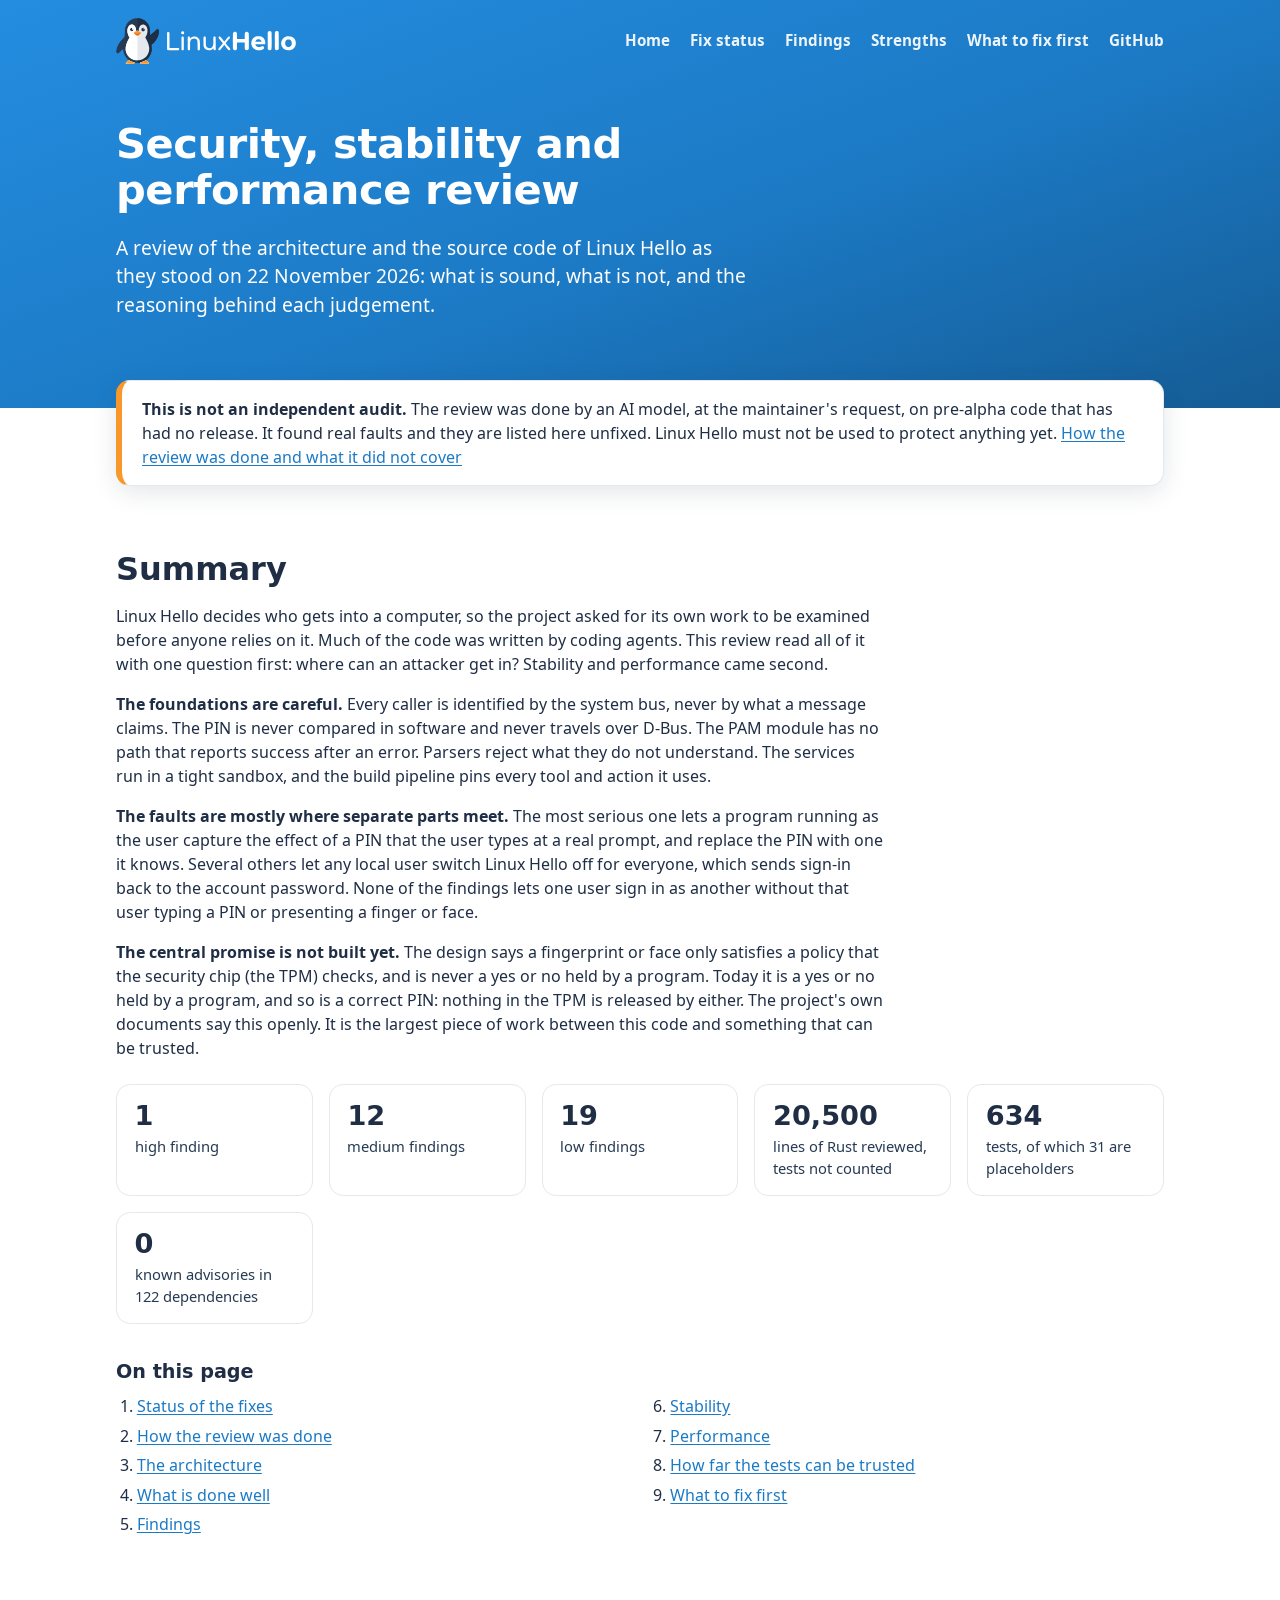
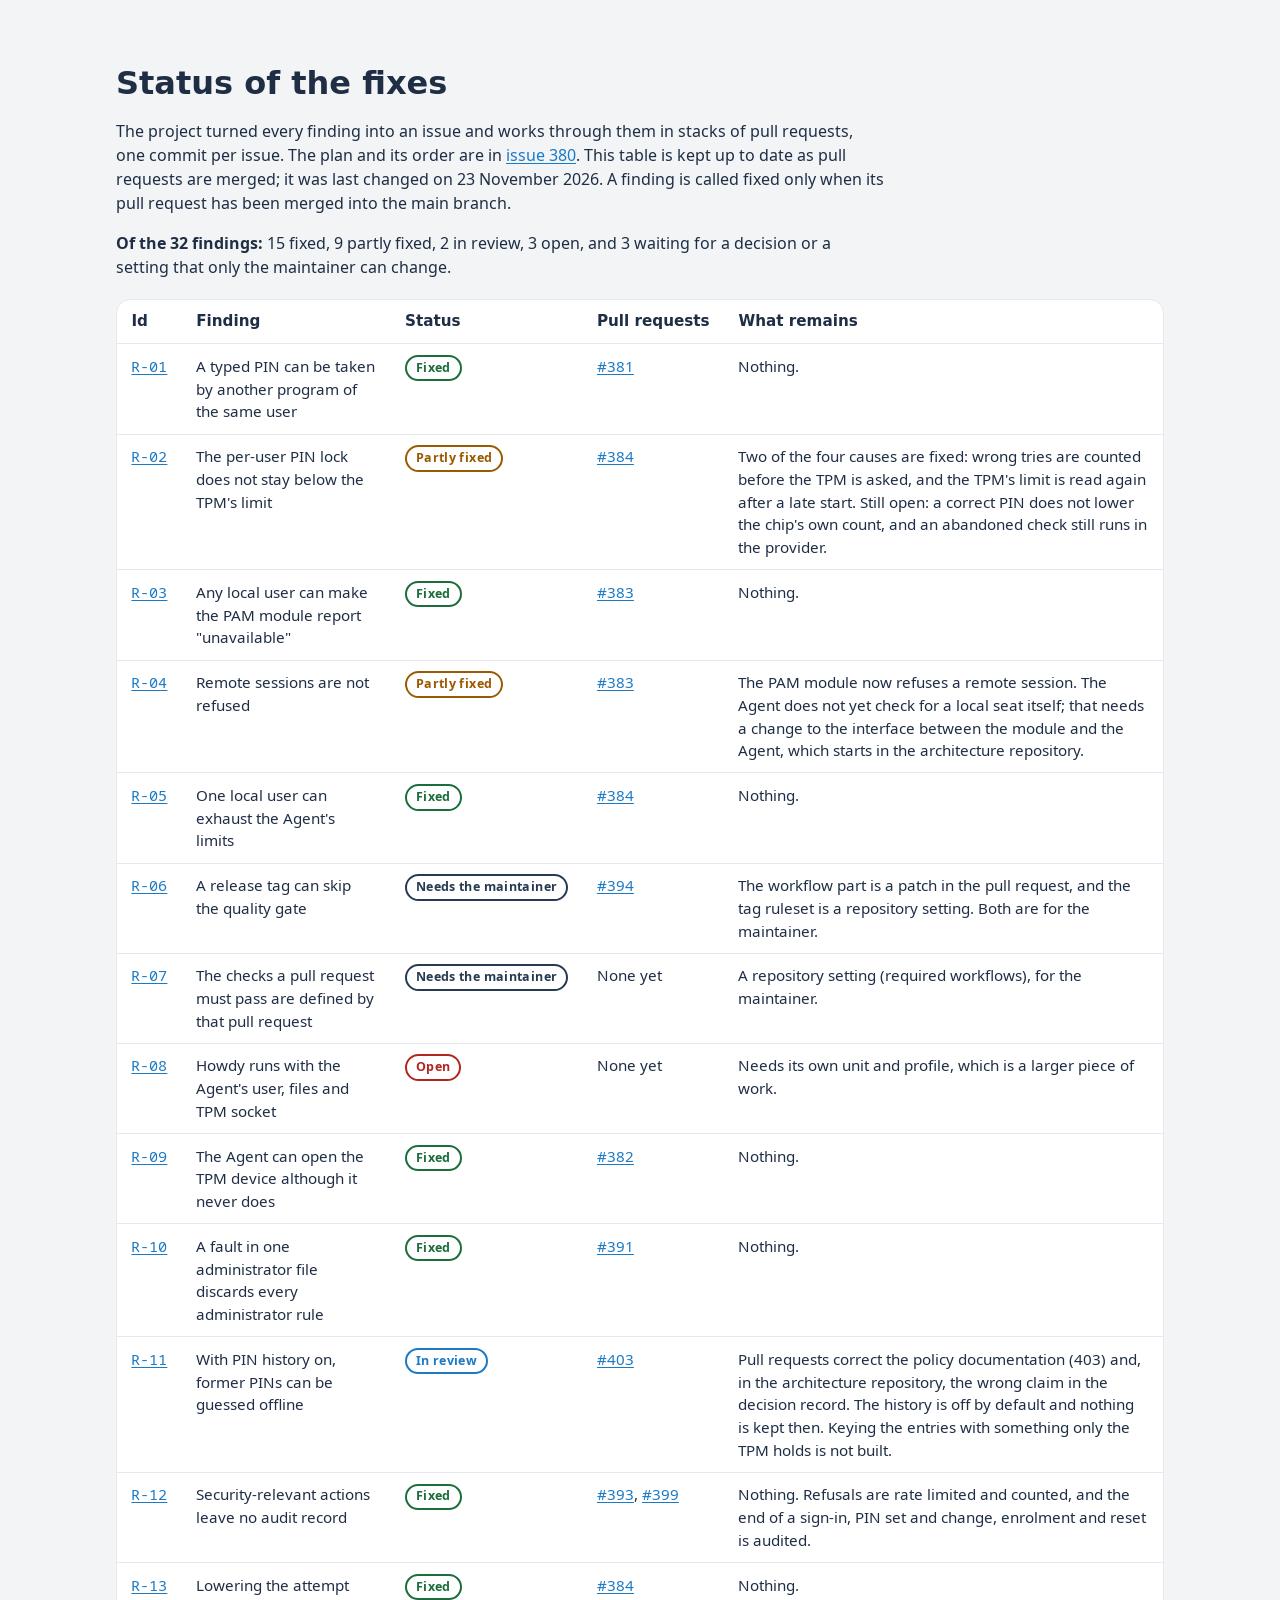
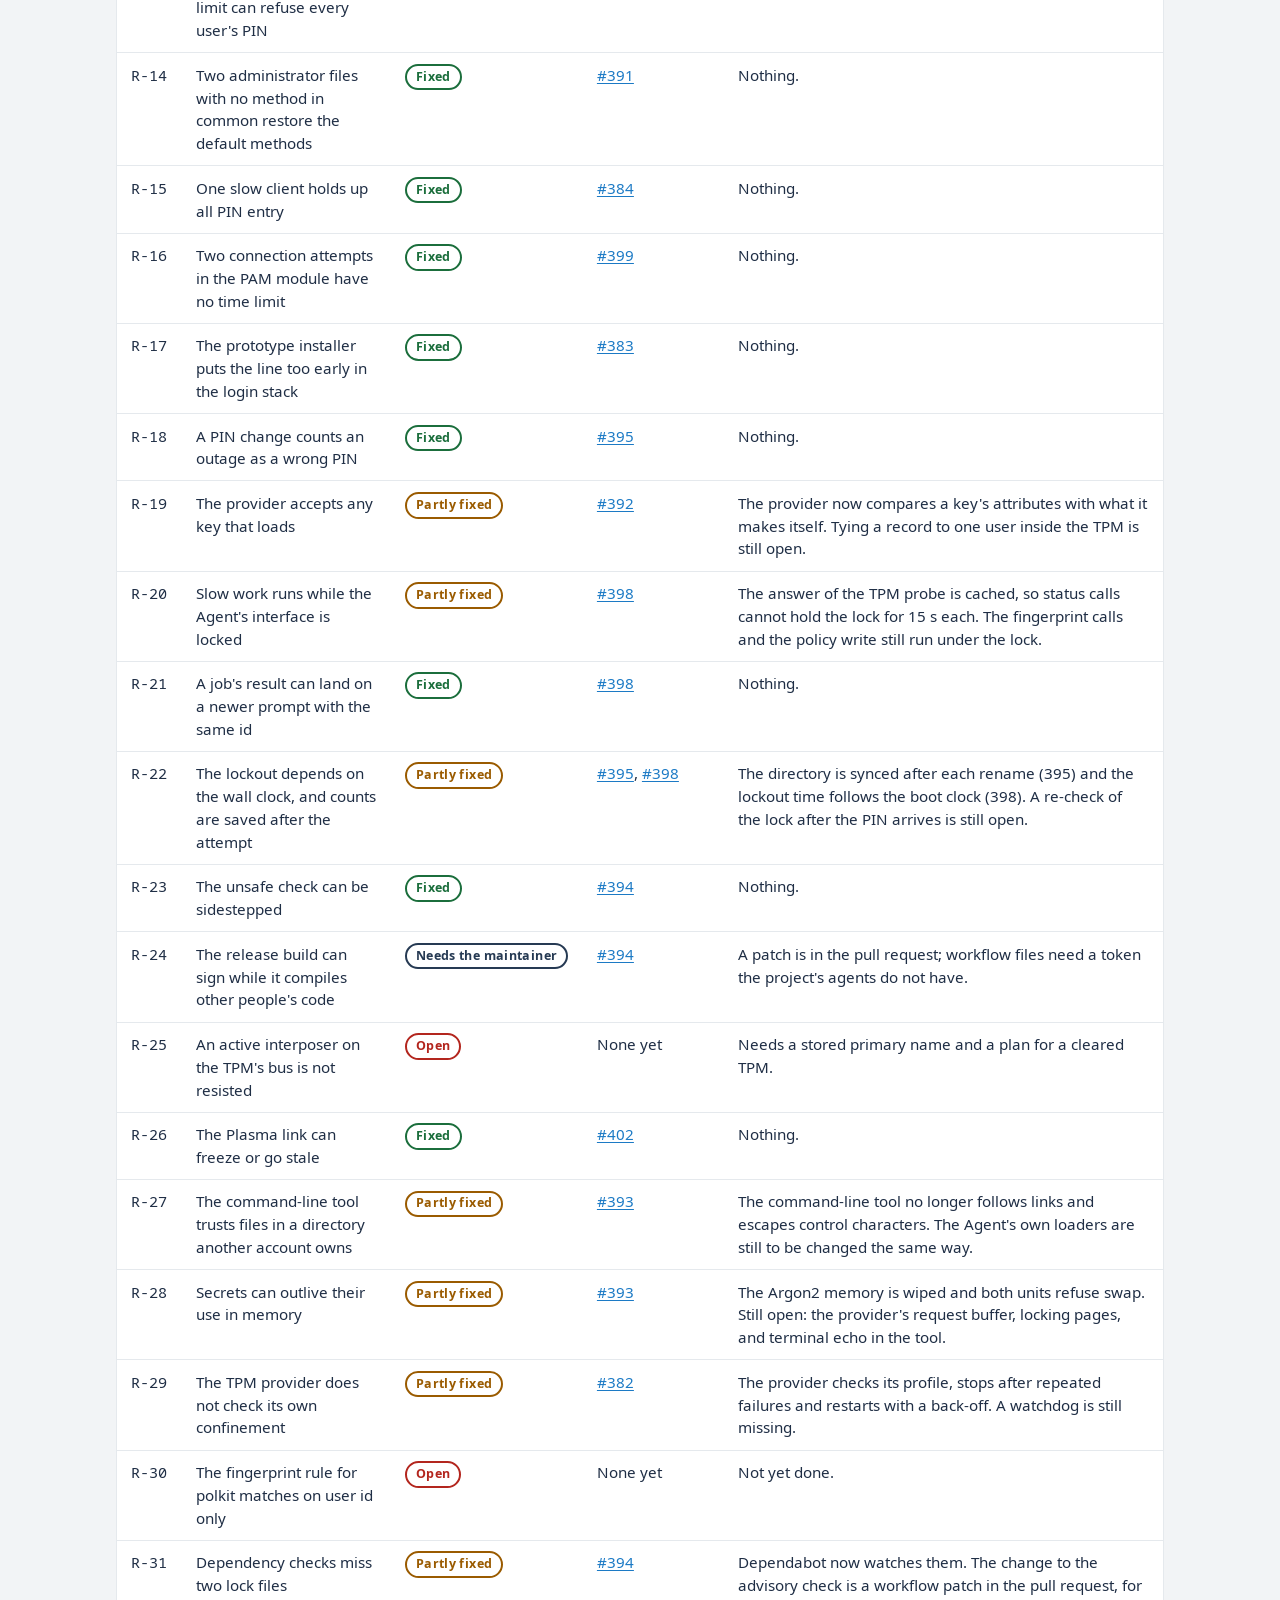
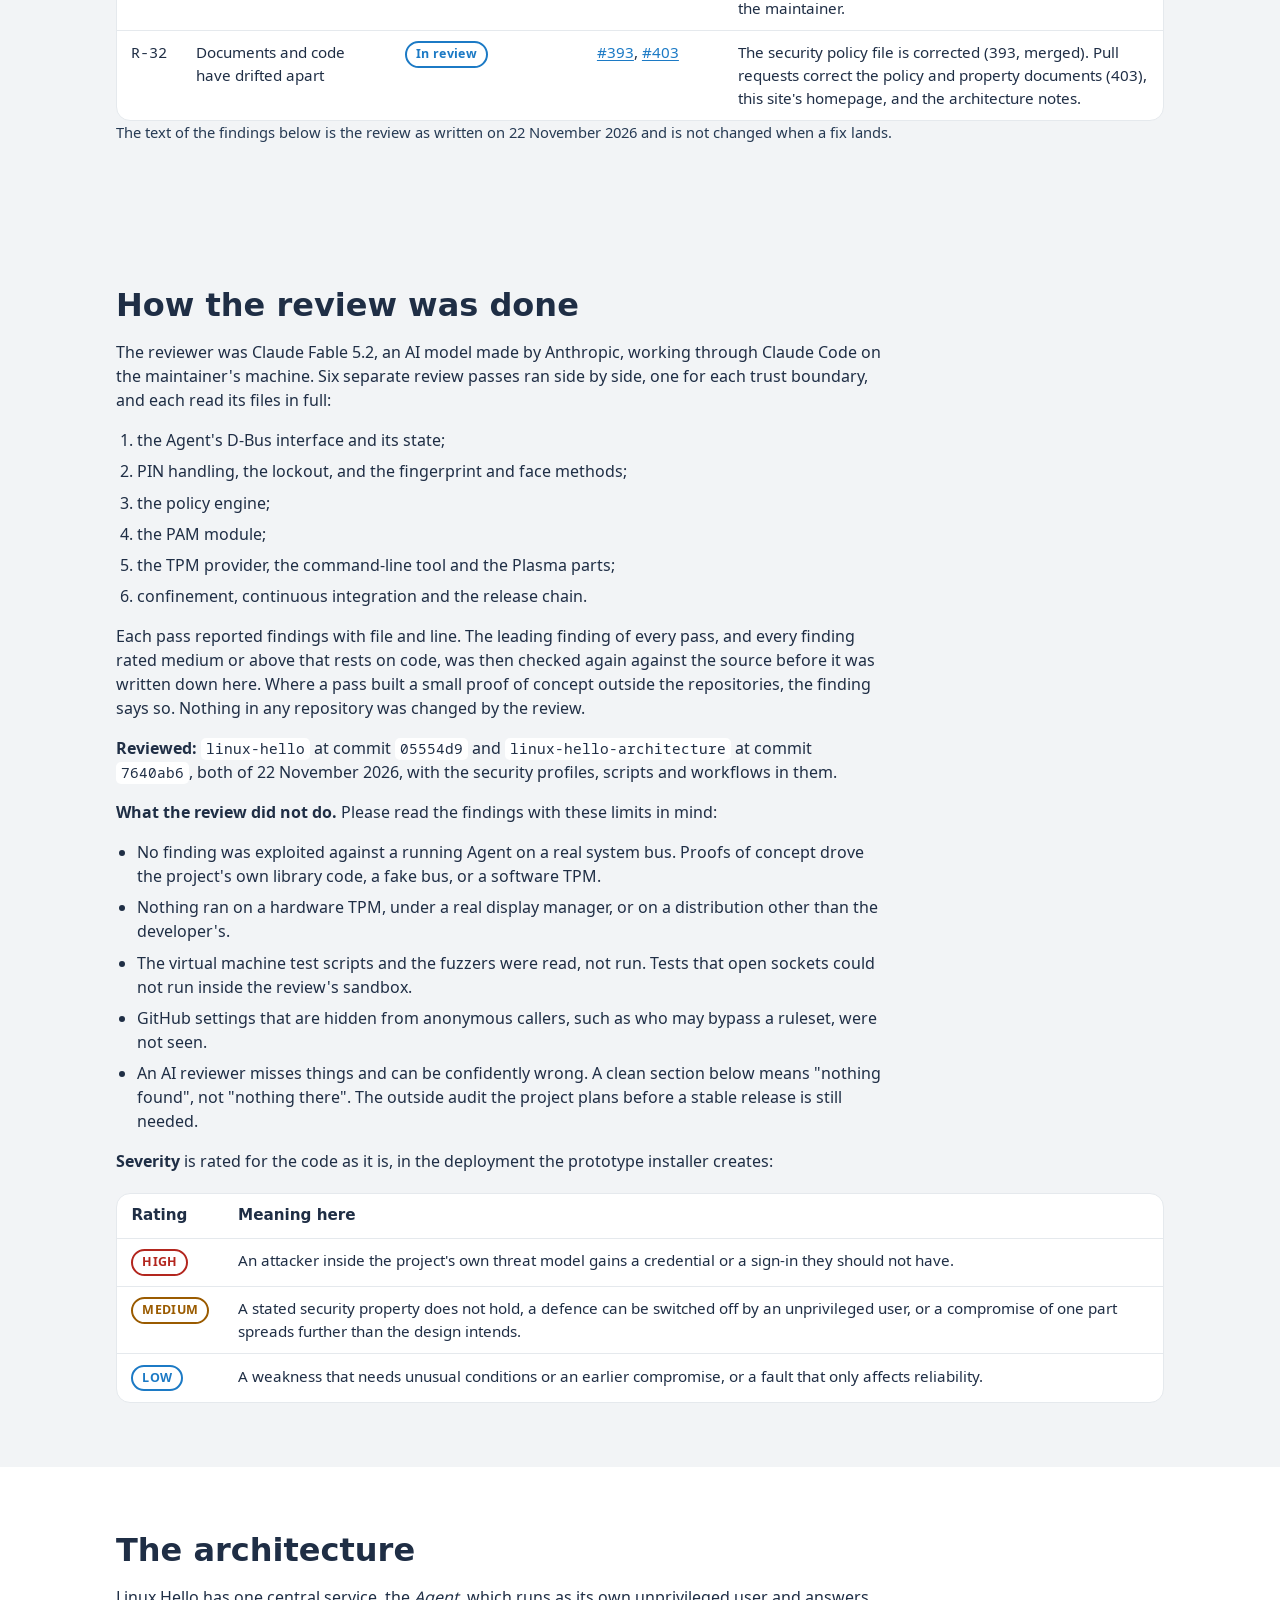
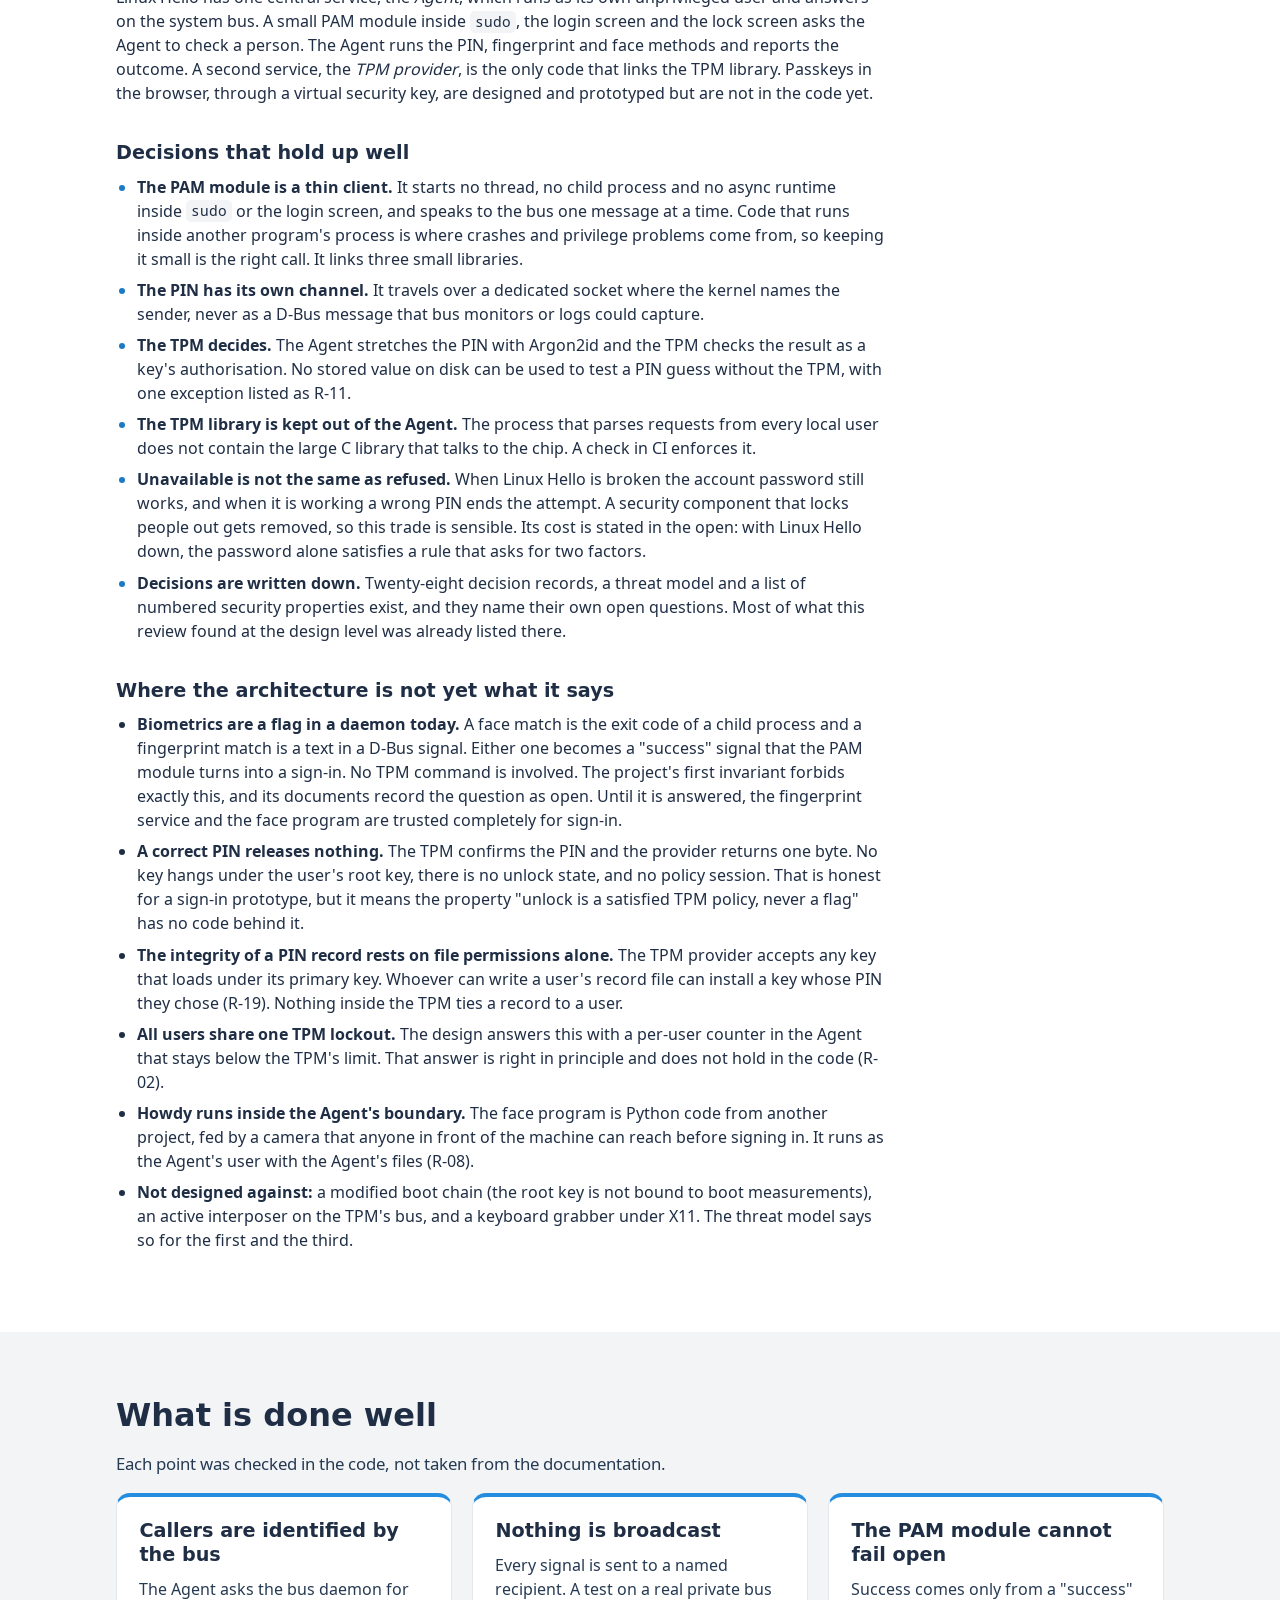
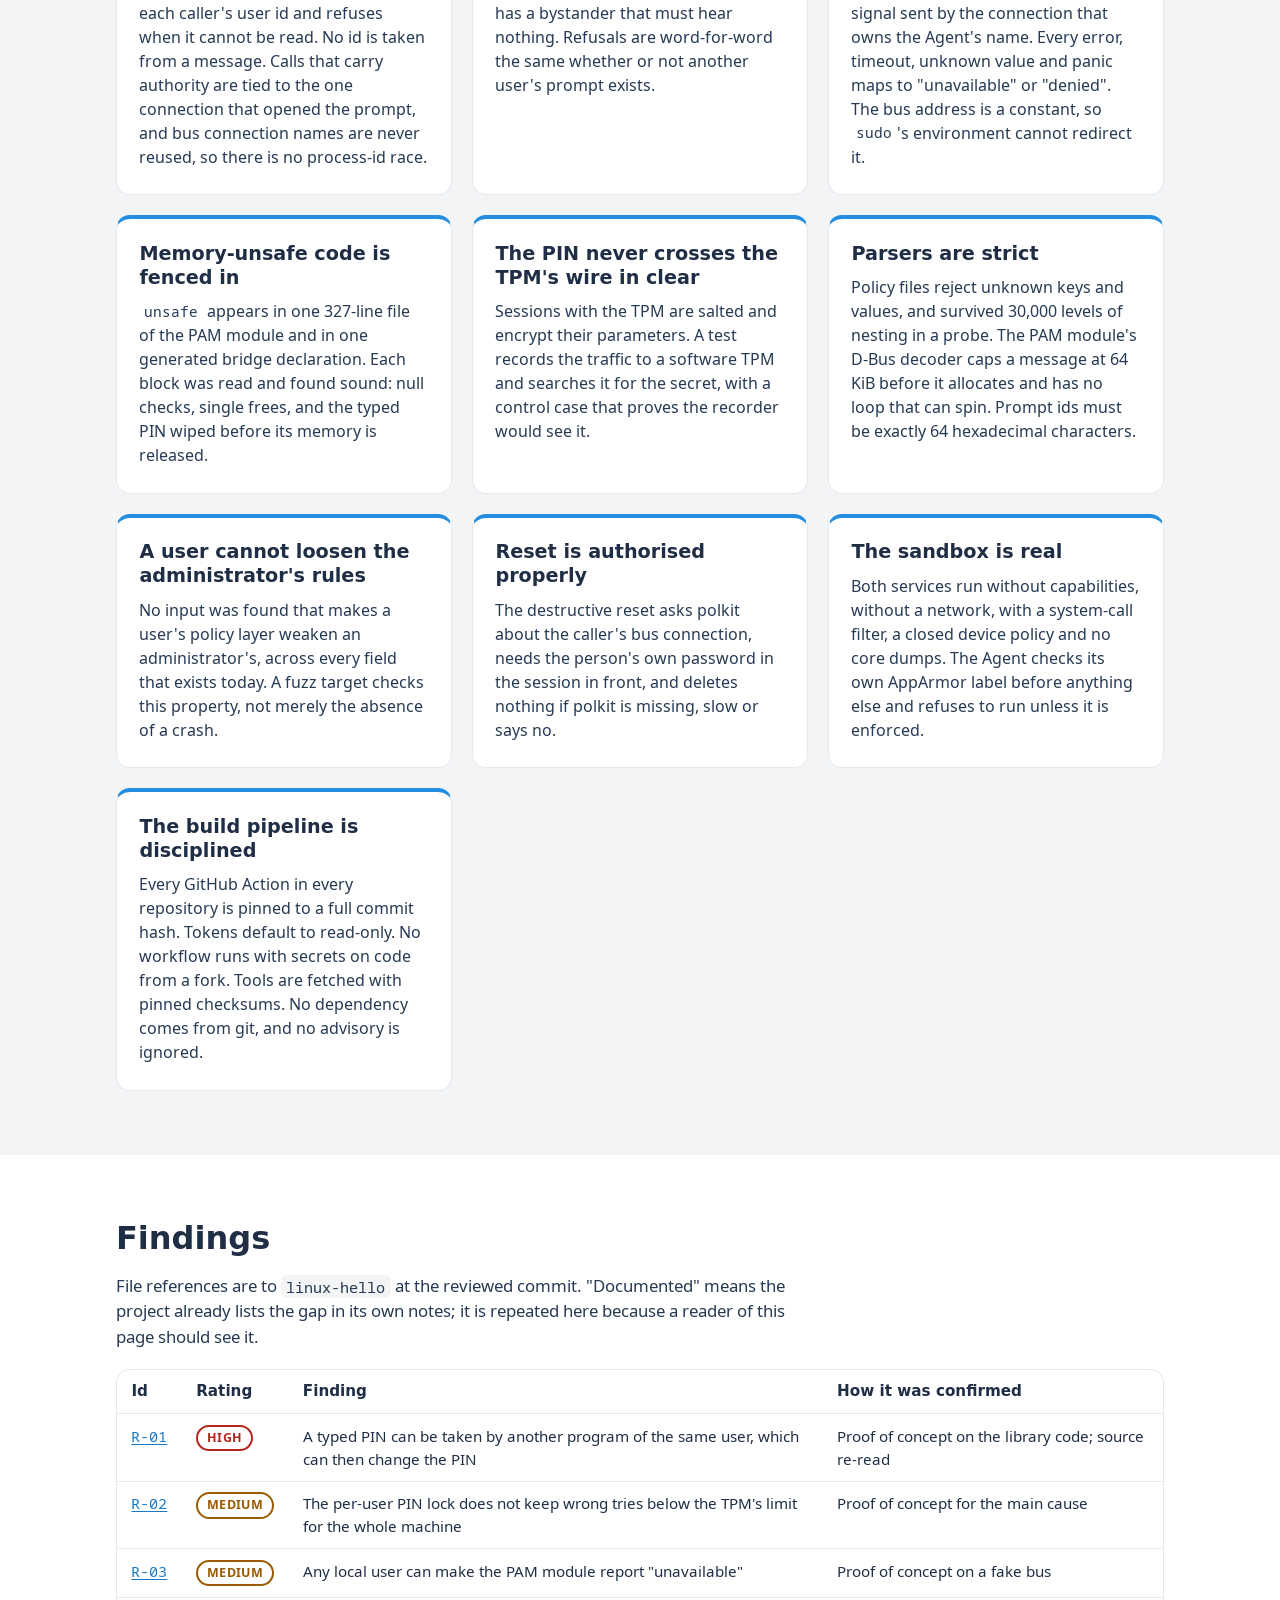
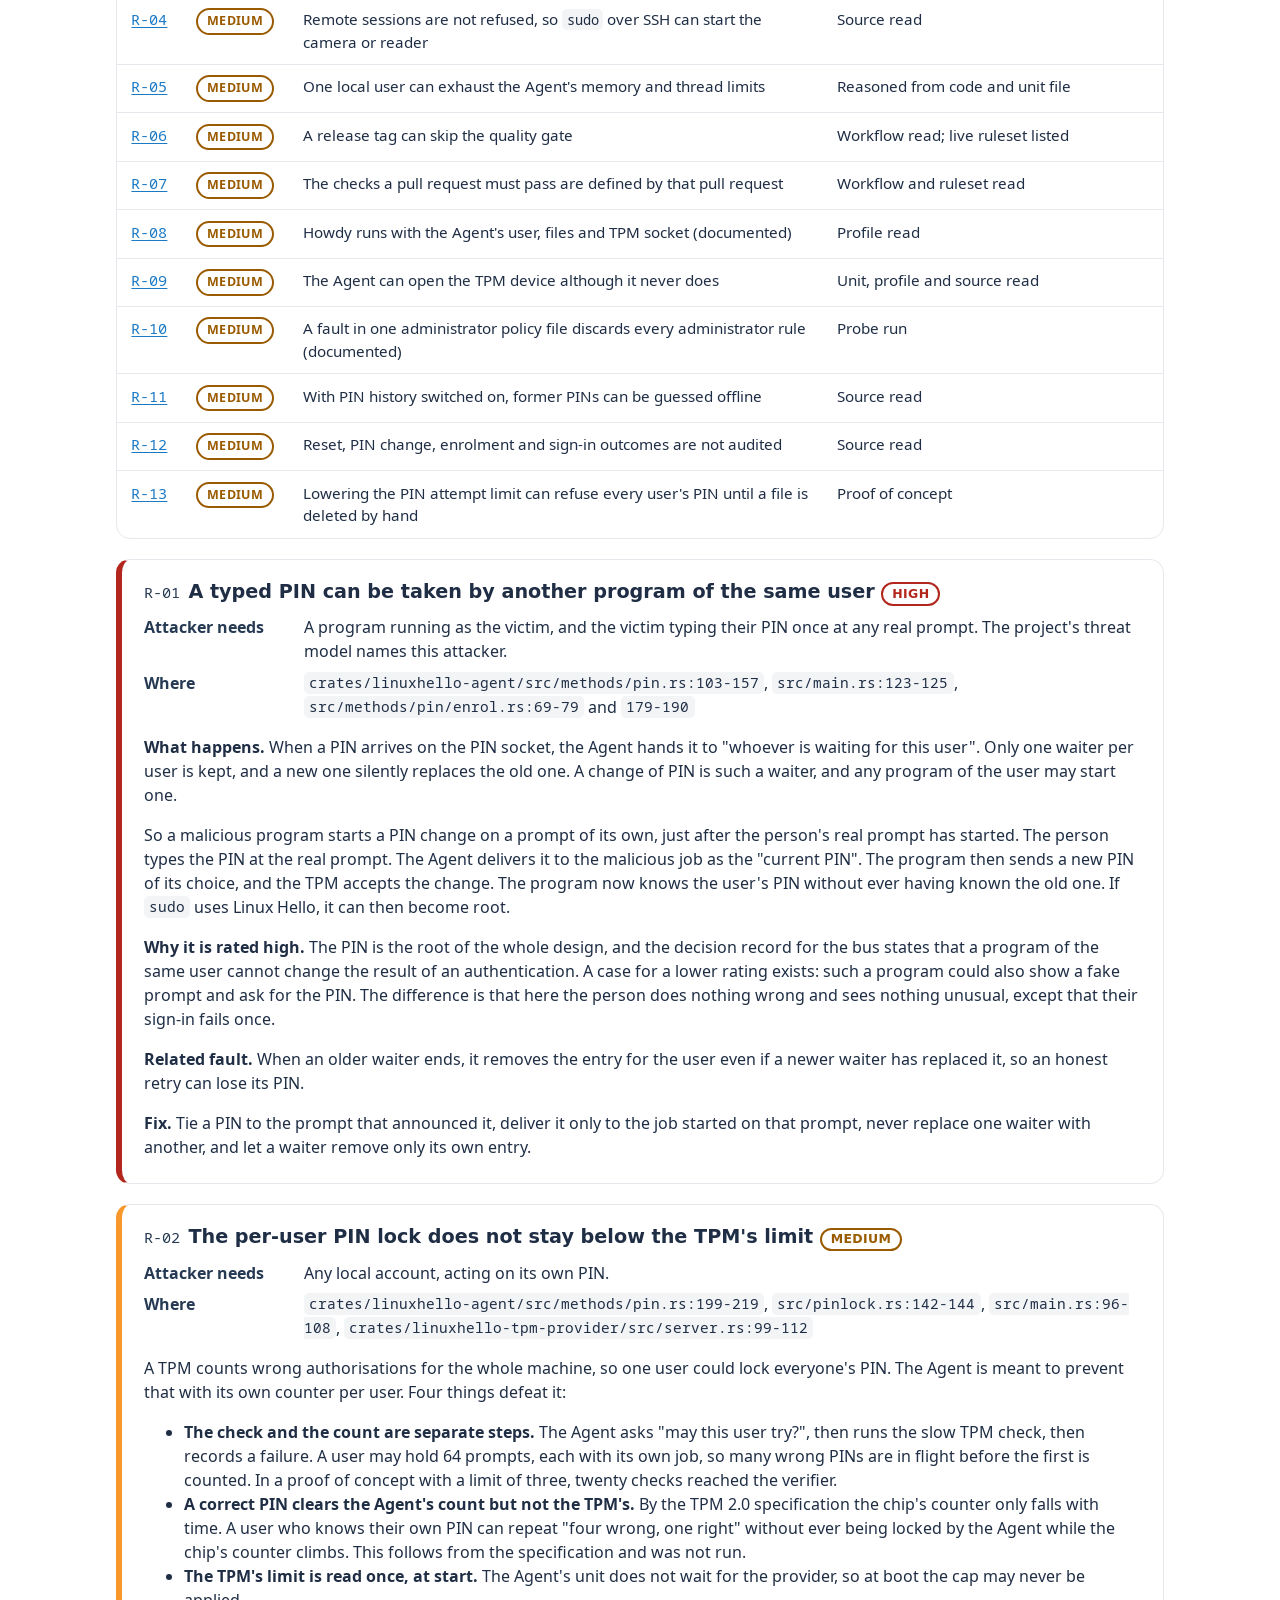
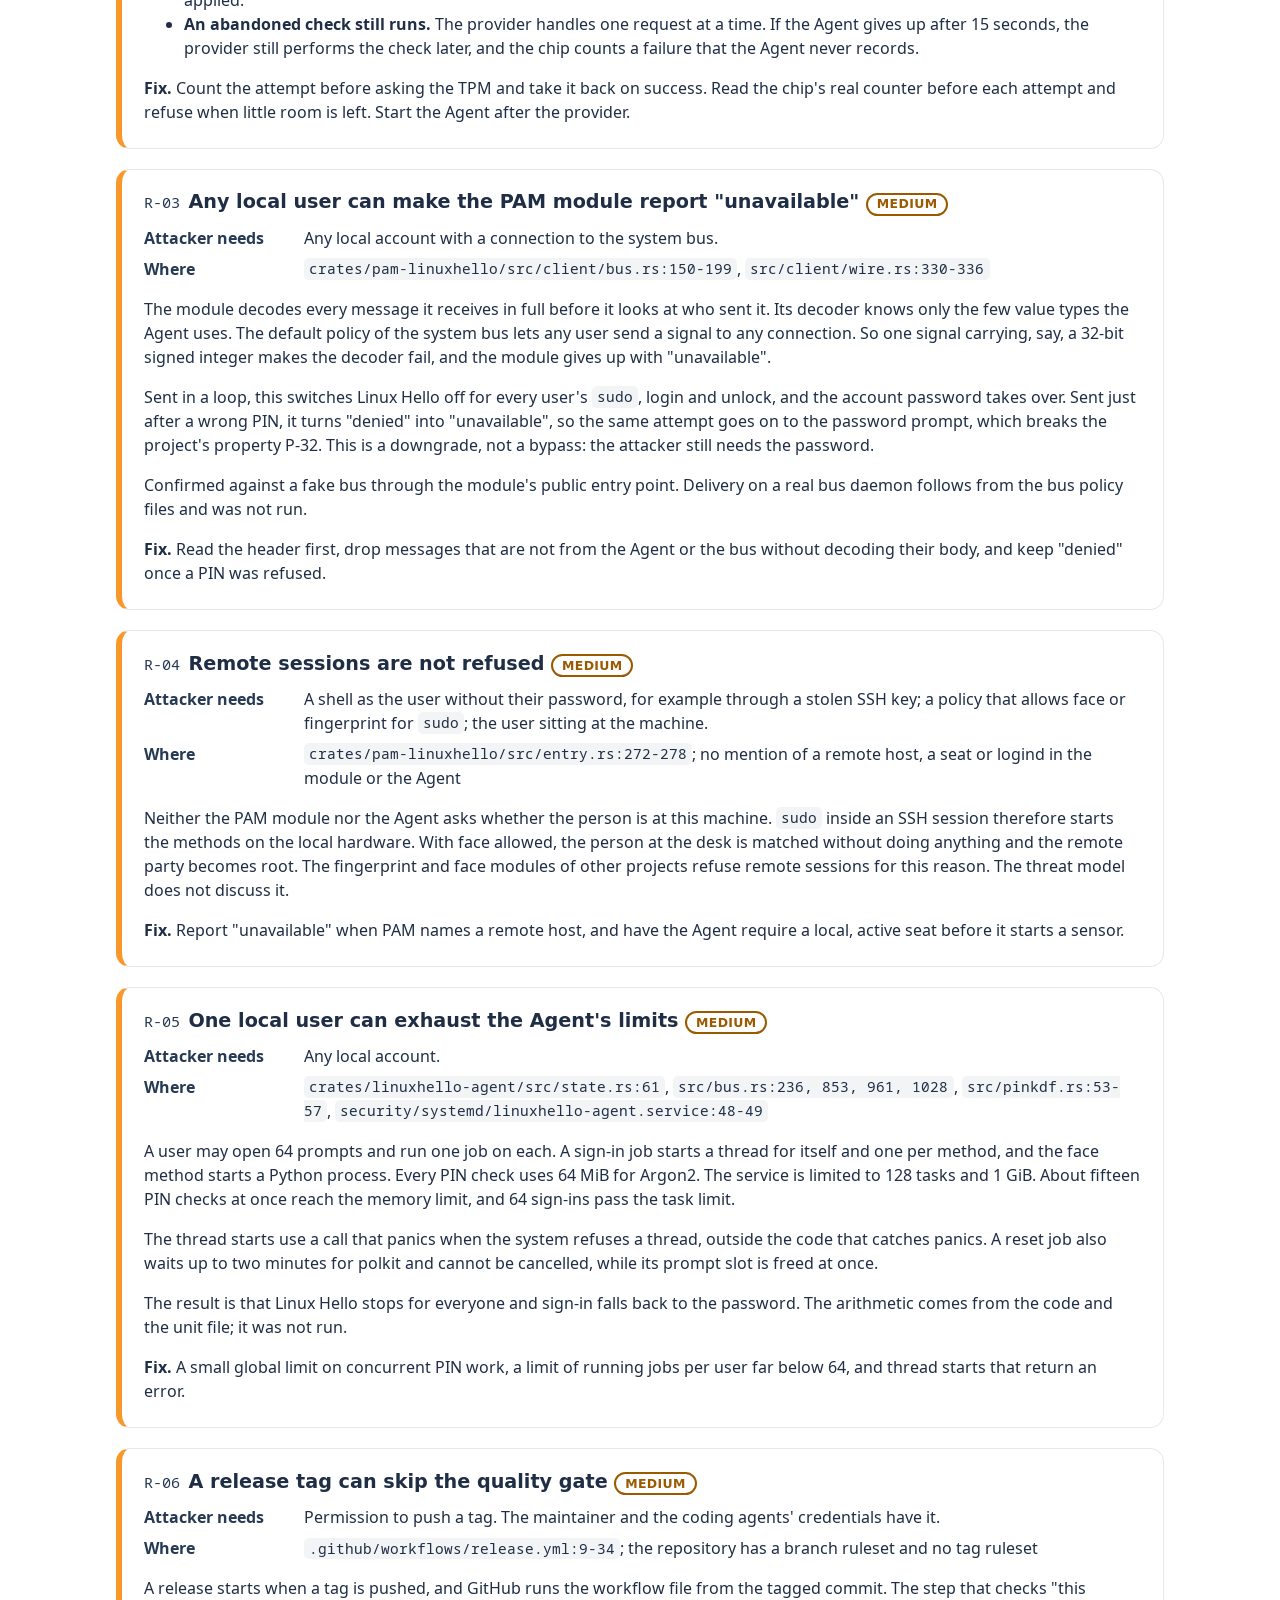
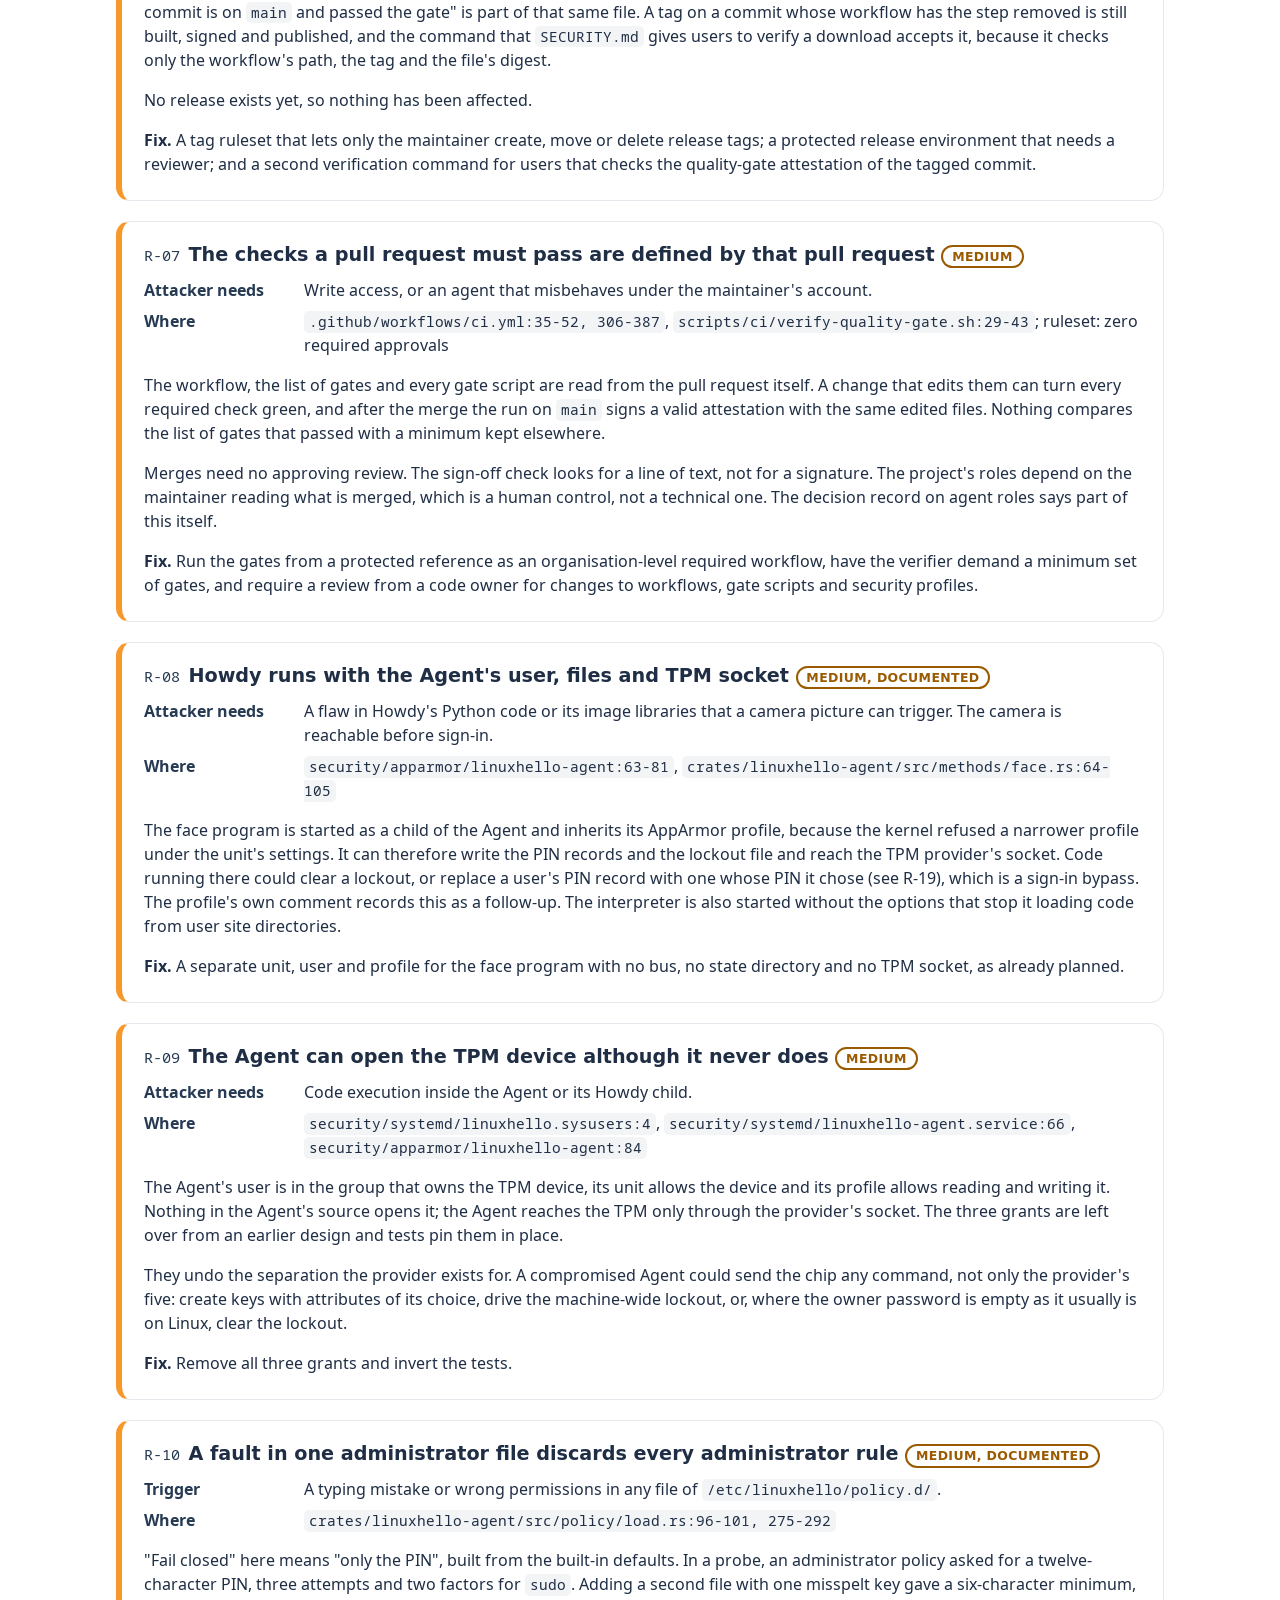
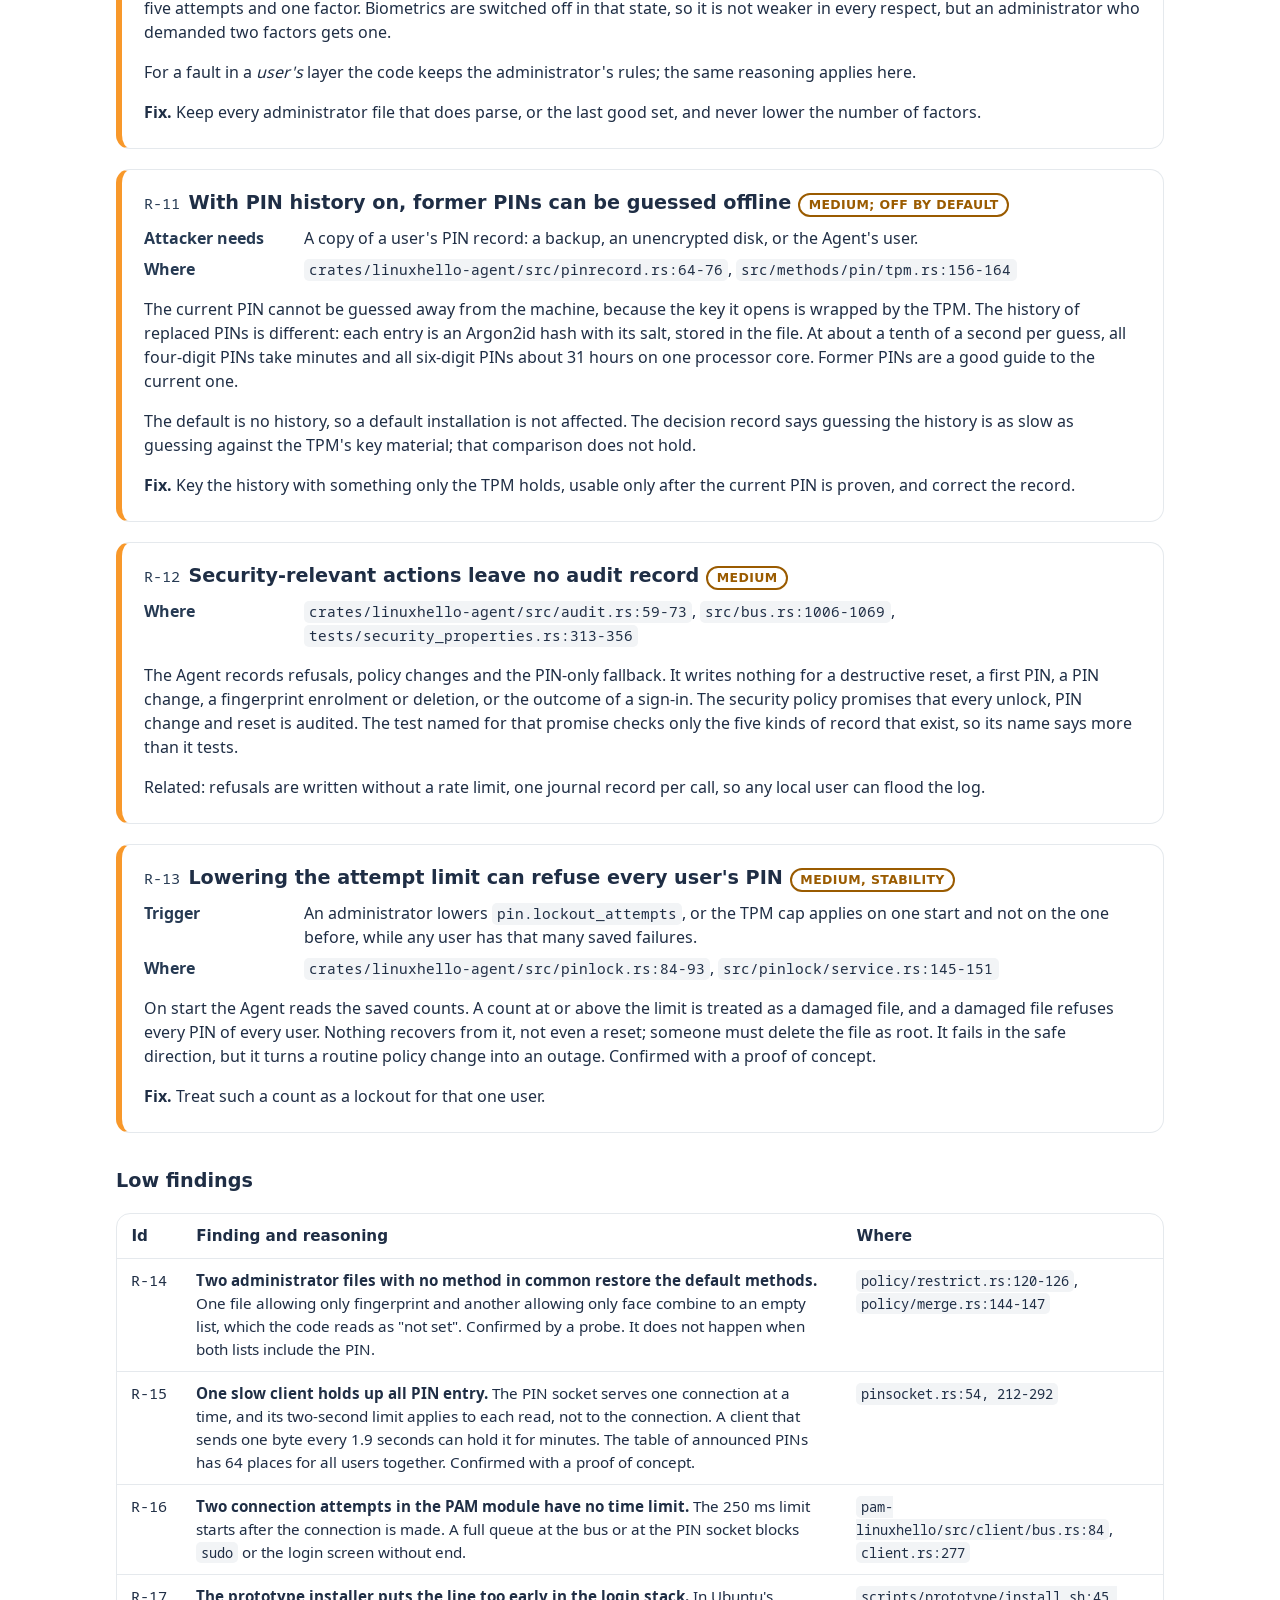
==== security-review.html @ d30b0416 "security-review: stack 11 (#402) is merged, R-26 is fixed Assisted-by: Claude Code (claude-sonnet-5-" ====
<!DOCTYPE html>
<html lang="en">
<head>
  <meta charset="utf-8">
  <meta name="viewport" content="width=device-width, initial-scale=1">
  <title>Linux Hello: security, stability and performance review, November 2026</title>
  <meta name="description" content="An AI-assisted review of the architecture and source code of Linux Hello at pre-alpha: what is sound, what is not, and why. One high, twelve medium and nineteen lower findings.">
  <meta name="color-scheme" content="light dark">
  <meta name="theme-color" content="#248de0">

  <meta property="og:type" content="article">
  <meta property="og:title" content="Linux Hello: security review, November 2026">
  <meta property="og:description" content="What a review of the architecture and source code found, good and bad, with the reasoning.">
  <meta property="og:url" content="https://linuxhello.github.io/security-review.html">
  <meta property="og:image" content="https://linuxhello.github.io/assets/linuxhello-social-preview-1280x640.png">
  <meta name="twitter:card" content="summary_large_image">

  <link rel="icon" href="assets/linuxhello-tile.svg" type="image/svg+xml">
  <link rel="icon" href="assets/linuxhello-tile-32.png" sizes="32x32" type="image/png">
  <link rel="apple-touch-icon" href="assets/linuxhello-tile-180.png">
  <link rel="stylesheet" href="style.css">
  <link rel="stylesheet" href="security-review.css">
</head>
<body>
  <a class="skip" href="#main">Skip to content</a>

  <header class="band">
    <div class="wrap bar">
      <a class="brand" href="./"><img src="assets/linuxhello-horizontal-white.svg" alt="Linux Hello" width="180" height="46"></a>
      <nav aria-label="Main">
        <a href="./">Home</a>
        <a href="#fixes">Fix status</a>
        <a href="#findings">Findings</a>
        <a href="#strengths">Strengths</a>
        <a href="#next">What to fix first</a>
        <a href="https://github.com/LinuxHello">GitHub</a>
      </nav>
    </div>

    <div class="wrap hero small">
      <h1>Security, stability and performance review</h1>
      <p class="lede">A review of the architecture and the source code of Linux Hello as they stood on 22 November 2026: what is sound, what is not, and the reasoning behind each judgement.</p>
    </div>
  </header>

  <main id="main">
    <div class="wrap">
      <aside class="notice" role="note">
        <strong>This is not an independent audit.</strong> The review was done by an AI model, at the maintainer's request, on pre-alpha code that has had no release. It found real faults and they are listed here unfixed. Linux Hello must not be used to protect anything yet. <a href="#method">How the review was done and what it did not cover</a>
      </aside>
    </div>

    <section class="wrap" aria-labelledby="summary">
      <h2 id="summary">Summary</h2>
      <div class="prose">
        <p>Linux Hello decides who gets into a computer, so the project asked for its own work to be examined before anyone relies on it. Much of the code was written by coding agents. This review read all of it with one question first: where can an attacker get in? Stability and performance came second.</p>
        <p><strong>The foundations are careful.</strong> Every caller is identified by the system bus, never by what a message claims. The PIN is never compared in software and never travels over D-Bus. The PAM module has no path that reports success after an error. Parsers reject what they do not understand. The services run in a tight sandbox, and the build pipeline pins every tool and action it uses.</p>
        <p><strong>The faults are mostly where separate parts meet.</strong> The most serious one lets a program running as the user capture the effect of a PIN that the user types at a real prompt, and replace the PIN with one it knows. Several others let any local user switch Linux Hello off for everyone, which sends sign-in back to the account password. None of the findings lets one user sign in as another without that user typing a PIN or presenting a finger or face.</p>
        <p><strong>The central promise is not built yet.</strong> The design says a fingerprint or face only satisfies a policy that the security chip (the TPM) checks, and is never a yes or no held by a program. Today it is a yes or no held by a program, and so is a correct PIN: nothing in the TPM is released by either. The project's own documents say this openly. It is the largest piece of work between this code and something that can be trusted.</p>
      </div>

      <ul class="facts">
        <li><span class="n">1</span><span class="l">high finding</span></li>
        <li><span class="n">12</span><span class="l">medium findings</span></li>
        <li><span class="n">19</span><span class="l">low findings</span></li>
        <li><span class="n">20,500</span><span class="l">lines of Rust reviewed, tests not counted</span></li>
        <li><span class="n">634</span><span class="l">tests, of which 31 are placeholders</span></li>
        <li><span class="n">0</span><span class="l">known advisories in 122 dependencies</span></li>
      </ul>

      <h3 class="sub">On this page</h3>
      <ol class="toc">
        <li><a href="#fixes">Status of the fixes</a></li>
        <li><a href="#method">How the review was done</a></li>
        <li><a href="#architecture">The architecture</a></li>
        <li><a href="#strengths">What is done well</a></li>
        <li><a href="#findings">Findings</a></li>
        <li><a href="#stability">Stability</a></li>
        <li><a href="#performance">Performance</a></li>
        <li><a href="#tests">How far the tests can be trusted</a></li>
        <li><a href="#next">What to fix first</a></li>
      </ol>
    </section>

<!-- fixes:start -->
    <section class="alt" aria-labelledby="fixes">
      <div class="wrap">
        <h2 id="fixes">Status of the fixes</h2>
        <div class="prose">
          <p>The project turned every finding into an issue and works through them in stacks of pull requests, one commit per issue. The plan and its order are in <a href="https://github.com/LinuxHello/linux-hello/issues/380">issue 380</a>. This table is kept up to date as pull requests are merged; it was last changed on 23 November 2026. A finding is called fixed only when its pull request has been merged into the main branch.</p>
          <p><strong>Of the 32 findings:</strong> 15 fixed, 9 partly fixed, 2 in review, 3 open, and 3 waiting for a decision or a setting that only the maintainer can change.</p>
        </div>
        <div class="scroll">
          <table>
            <thead><tr><th>Id</th><th>Finding</th><th>Status</th><th>Pull requests</th><th>What remains</th></tr></thead>
            <tbody>
            <tr><td class="id"><a href="#r01">R-01</a></td><td>A typed PIN can be taken by another program of the same user</td><td><span class="st fixed">Fixed</span></td><td><a href="https://github.com/LinuxHello/linux-hello/pull/381">#381</a></td><td>Nothing.</td></tr>
            <tr><td class="id"><a href="#r02">R-02</a></td><td>The per-user PIN lock does not stay below the TPM's limit</td><td><span class="st partly">Partly fixed</span></td><td><a href="https://github.com/LinuxHello/linux-hello/pull/384">#384</a></td><td>Two of the four causes are fixed: wrong tries are counted before the TPM is asked, and the TPM's limit is read again after a late start. Still open: a correct PIN does not lower the chip's own count, and an abandoned check still runs in the provider.</td></tr>
            <tr><td class="id"><a href="#r03">R-03</a></td><td>Any local user can make the PAM module report "unavailable"</td><td><span class="st fixed">Fixed</span></td><td><a href="https://github.com/LinuxHello/linux-hello/pull/383">#383</a></td><td>Nothing.</td></tr>
            <tr><td class="id"><a href="#r04">R-04</a></td><td>Remote sessions are not refused</td><td><span class="st partly">Partly fixed</span></td><td><a href="https://github.com/LinuxHello/linux-hello/pull/383">#383</a></td><td>The PAM module now refuses a remote session. The Agent does not yet check for a local seat itself; that needs a change to the interface between the module and the Agent, which starts in the architecture repository.</td></tr>
            <tr><td class="id"><a href="#r05">R-05</a></td><td>One local user can exhaust the Agent's limits</td><td><span class="st fixed">Fixed</span></td><td><a href="https://github.com/LinuxHello/linux-hello/pull/384">#384</a></td><td>Nothing.</td></tr>
            <tr><td class="id"><a href="#r06">R-06</a></td><td>A release tag can skip the quality gate</td><td><span class="st maint">Needs the maintainer</span></td><td><a href="https://github.com/LinuxHello/linux-hello/pull/394">#394</a></td><td>The workflow part is a patch in the pull request, and the tag ruleset is a repository setting. Both are for the maintainer.</td></tr>
            <tr><td class="id"><a href="#r07">R-07</a></td><td>The checks a pull request must pass are defined by that pull request</td><td><span class="st maint">Needs the maintainer</span></td><td>None yet</td><td>A repository setting (required workflows), for the maintainer.</td></tr>
            <tr><td class="id"><a href="#r08">R-08</a></td><td>Howdy runs with the Agent's user, files and TPM socket</td><td><span class="st open">Open</span></td><td>None yet</td><td>Needs its own unit and profile, which is a larger piece of work.</td></tr>
            <tr><td class="id"><a href="#r09">R-09</a></td><td>The Agent can open the TPM device although it never does</td><td><span class="st fixed">Fixed</span></td><td><a href="https://github.com/LinuxHello/linux-hello/pull/382">#382</a></td><td>Nothing.</td></tr>
            <tr><td class="id"><a href="#r10">R-10</a></td><td>A fault in one administrator file discards every administrator rule</td><td><span class="st fixed">Fixed</span></td><td><a href="https://github.com/LinuxHello/linux-hello/pull/391">#391</a></td><td>Nothing.</td></tr>
            <tr><td class="id"><a href="#r11">R-11</a></td><td>With PIN history on, former PINs can be guessed offline</td><td><span class="st review">In review</span></td><td><a href="https://github.com/LinuxHello/linux-hello/pull/403">#403</a></td><td>Pull requests correct the policy documentation (403) and, in the architecture repository, the wrong claim in the decision record. The history is off by default and nothing is kept then. Keying the entries with something only the TPM holds is not built.</td></tr>
            <tr><td class="id"><a href="#r12">R-12</a></td><td>Security-relevant actions leave no audit record</td><td><span class="st fixed">Fixed</span></td><td><a href="https://github.com/LinuxHello/linux-hello/pull/393">#393</a>, <a href="https://github.com/LinuxHello/linux-hello/pull/399">#399</a></td><td>Nothing. Refusals are rate limited and counted, and the end of a sign-in, PIN set and change, enrolment and reset is audited.</td></tr>
            <tr><td class="id"><a href="#r13">R-13</a></td><td>Lowering the attempt limit can refuse every user's PIN</td><td><span class="st fixed">Fixed</span></td><td><a href="https://github.com/LinuxHello/linux-hello/pull/384">#384</a></td><td>Nothing.</td></tr>
            <tr><td class="id">R-14</td><td>Two administrator files with no method in common restore the default methods</td><td><span class="st fixed">Fixed</span></td><td><a href="https://github.com/LinuxHello/linux-hello/pull/391">#391</a></td><td>Nothing.</td></tr>
            <tr><td class="id">R-15</td><td>One slow client holds up all PIN entry</td><td><span class="st fixed">Fixed</span></td><td><a href="https://github.com/LinuxHello/linux-hello/pull/384">#384</a></td><td>Nothing.</td></tr>
            <tr><td class="id">R-16</td><td>Two connection attempts in the PAM module have no time limit</td><td><span class="st fixed">Fixed</span></td><td><a href="https://github.com/LinuxHello/linux-hello/pull/399">#399</a></td><td>Nothing.</td></tr>
            <tr><td class="id">R-17</td><td>The prototype installer puts the line too early in the login stack</td><td><span class="st fixed">Fixed</span></td><td><a href="https://github.com/LinuxHello/linux-hello/pull/383">#383</a></td><td>Nothing.</td></tr>
            <tr><td class="id">R-18</td><td>A PIN change counts an outage as a wrong PIN</td><td><span class="st fixed">Fixed</span></td><td><a href="https://github.com/LinuxHello/linux-hello/pull/395">#395</a></td><td>Nothing.</td></tr>
            <tr><td class="id">R-19</td><td>The provider accepts any key that loads</td><td><span class="st partly">Partly fixed</span></td><td><a href="https://github.com/LinuxHello/linux-hello/pull/392">#392</a></td><td>The provider now compares a key's attributes with what it makes itself. Tying a record to one user inside the TPM is still open.</td></tr>
            <tr><td class="id">R-20</td><td>Slow work runs while the Agent's interface is locked</td><td><span class="st partly">Partly fixed</span></td><td><a href="https://github.com/LinuxHello/linux-hello/pull/398">#398</a></td><td>The answer of the TPM probe is cached, so status calls cannot hold the lock for 15 s each. The fingerprint calls and the policy write still run under the lock.</td></tr>
            <tr><td class="id">R-21</td><td>A job's result can land on a newer prompt with the same id</td><td><span class="st fixed">Fixed</span></td><td><a href="https://github.com/LinuxHello/linux-hello/pull/398">#398</a></td><td>Nothing.</td></tr>
            <tr><td class="id">R-22</td><td>The lockout depends on the wall clock, and counts are saved after the attempt</td><td><span class="st partly">Partly fixed</span></td><td><a href="https://github.com/LinuxHello/linux-hello/pull/395">#395</a>, <a href="https://github.com/LinuxHello/linux-hello/pull/398">#398</a></td><td>The directory is synced after each rename (395) and the lockout time follows the boot clock (398). A re-check of the lock after the PIN arrives is still open.</td></tr>
            <tr><td class="id">R-23</td><td>The unsafe check can be sidestepped</td><td><span class="st fixed">Fixed</span></td><td><a href="https://github.com/LinuxHello/linux-hello/pull/394">#394</a></td><td>Nothing.</td></tr>
            <tr><td class="id">R-24</td><td>The release build can sign while it compiles other people's code</td><td><span class="st maint">Needs the maintainer</span></td><td><a href="https://github.com/LinuxHello/linux-hello/pull/394">#394</a></td><td>A patch is in the pull request; workflow files need a token the project's agents do not have.</td></tr>
            <tr><td class="id">R-25</td><td>An active interposer on the TPM's bus is not resisted</td><td><span class="st open">Open</span></td><td>None yet</td><td>Needs a stored primary name and a plan for a cleared TPM.</td></tr>
            <tr><td class="id">R-26</td><td>The Plasma link can freeze or go stale</td><td><span class="st fixed">Fixed</span></td><td><a href="https://github.com/LinuxHello/linux-hello/pull/402">#402</a></td><td>Nothing.</td></tr>
            <tr><td class="id">R-27</td><td>The command-line tool trusts files in a directory another account owns</td><td><span class="st partly">Partly fixed</span></td><td><a href="https://github.com/LinuxHello/linux-hello/pull/393">#393</a></td><td>The command-line tool no longer follows links and escapes control characters. The Agent's own loaders are still to be changed the same way.</td></tr>
            <tr><td class="id">R-28</td><td>Secrets can outlive their use in memory</td><td><span class="st partly">Partly fixed</span></td><td><a href="https://github.com/LinuxHello/linux-hello/pull/393">#393</a></td><td>The Argon2 memory is wiped and both units refuse swap. Still open: the provider's request buffer, locking pages, and terminal echo in the tool.</td></tr>
            <tr><td class="id">R-29</td><td>The TPM provider does not check its own confinement</td><td><span class="st partly">Partly fixed</span></td><td><a href="https://github.com/LinuxHello/linux-hello/pull/382">#382</a></td><td>The provider checks its profile, stops after repeated failures and restarts with a back-off. A watchdog is still missing.</td></tr>
            <tr><td class="id">R-30</td><td>The fingerprint rule for polkit matches on user id only</td><td><span class="st open">Open</span></td><td>None yet</td><td>Not yet done.</td></tr>
            <tr><td class="id">R-31</td><td>Dependency checks miss two lock files</td><td><span class="st partly">Partly fixed</span></td><td><a href="https://github.com/LinuxHello/linux-hello/pull/394">#394</a></td><td>Dependabot now watches them. The change to the advisory check is a workflow patch in the pull request, for the maintainer.</td></tr>
            <tr><td class="id">R-32</td><td>Documents and code have drifted apart</td><td><span class="st review">In review</span></td><td><a href="https://github.com/LinuxHello/linux-hello/pull/393">#393</a>, <a href="https://github.com/LinuxHello/linux-hello/pull/403">#403</a></td><td>The security policy file is corrected (393, merged). Pull requests correct the policy and property documents (403), this site's homepage, and the architecture notes.</td></tr>
            </tbody>
          </table>
        </div>
        <p class="fine">The text of the findings below is the review as written on 22 November 2026 and is not changed when a fix lands.</p>
      </div>
    </section>
    <!-- fixes:end -->

    <section class="alt" aria-labelledby="method">
      <div class="wrap">
        <h2 id="method">How the review was done</h2>
        <div class="prose">
          <p>The reviewer was Claude Fable 5.2, an AI model made by Anthropic, working through Claude Code on the maintainer's machine. Six separate review passes ran side by side, one for each trust boundary, and each read its files in full:</p>
          <ol>
            <li>the Agent's D-Bus interface and its state;</li>
            <li>PIN handling, the lockout, and the fingerprint and face methods;</li>
            <li>the policy engine;</li>
            <li>the PAM module;</li>
            <li>the TPM provider, the command-line tool and the Plasma parts;</li>
            <li>confinement, continuous integration and the release chain.</li>
          </ol>
          <p>Each pass reported findings with file and line. The leading finding of every pass, and every finding rated medium or above that rests on code, was then checked again against the source before it was written down here. Where a pass built a small proof of concept outside the repositories, the finding says so. Nothing in any repository was changed by the review.</p>
          <p><strong>Reviewed:</strong> <code>linux-hello</code> at commit <code>05554d9</code> and <code>linux-hello-architecture</code> at commit <code>7640ab6</code>, both of 22 November 2026, with the security profiles, scripts and workflows in them.</p>
          <p><strong>What the review did not do.</strong> Please read the findings with these limits in mind:</p>
          <ul>
            <li>No finding was exploited against a running Agent on a real system bus. Proofs of concept drove the project's own library code, a fake bus, or a software TPM.</li>
            <li>Nothing ran on a hardware TPM, under a real display manager, or on a distribution other than the developer's.</li>
            <li>The virtual machine test scripts and the fuzzers were read, not run. Tests that open sockets could not run inside the review's sandbox.</li>
            <li>GitHub settings that are hidden from anonymous callers, such as who may bypass a ruleset, were not seen.</li>
            <li>An AI reviewer misses things and can be confidently wrong. A clean section below means "nothing found", not "nothing there". The outside audit the project plans before a stable release is still needed.</li>
          </ul>
          <p><strong>Severity</strong> is rated for the code as it is, in the deployment the prototype installer creates:</p>
        </div>
        <div class="scroll">
          <table>
            <thead><tr><th>Rating</th><th>Meaning here</th></tr></thead>
            <tbody>
              <tr><td><span class="sev high">High</span></td><td>An attacker inside the project's own threat model gains a credential or a sign-in they should not have.</td></tr>
              <tr><td><span class="sev medium">Medium</span></td><td>A stated security property does not hold, a defence can be switched off by an unprivileged user, or a compromise of one part spreads further than the design intends.</td></tr>
              <tr><td><span class="sev low">Low</span></td><td>A weakness that needs unusual conditions or an earlier compromise, or a fault that only affects reliability.</td></tr>
            </tbody>
          </table>
        </div>
      </div>
    </section>

    <section class="wrap" aria-labelledby="architecture">
      <h2 id="architecture">The architecture</h2>
      <div class="prose">
        <p>Linux Hello has one central service, the <em>Agent</em>, which runs as its own unprivileged user and answers on the system bus. A small PAM module inside <code>sudo</code>, the login screen and the lock screen asks the Agent to check a person. The Agent runs the PIN, fingerprint and face methods and reports the outcome. A second service, the <em>TPM provider</em>, is the only code that links the TPM library. Passkeys in the browser, through a virtual security key, are designed and prototyped but are not in the code yet.</p>

        <h3 class="sub">Decisions that hold up well</h3>
        <ul class="good">
          <li><strong>The PAM module is a thin client.</strong> It starts no thread, no child process and no async runtime inside <code>sudo</code> or the login screen, and speaks to the bus one message at a time. Code that runs inside another program's process is where crashes and privilege problems come from, so keeping it small is the right call. It links three small libraries.</li>
          <li><strong>The PIN has its own channel.</strong> It travels over a dedicated socket where the kernel names the sender, never as a D-Bus message that bus monitors or logs could capture.</li>
          <li><strong>The TPM decides.</strong> The Agent stretches the PIN with Argon2id and the TPM checks the result as a key's authorisation. No stored value on disk can be used to test a PIN guess without the TPM, with one exception listed as R-11.</li>
          <li><strong>The TPM library is kept out of the Agent.</strong> The process that parses requests from every local user does not contain the large C library that talks to the chip. A check in CI enforces it.</li>
          <li><strong>Unavailable is not the same as refused.</strong> When Linux Hello is broken the account password still works, and when it is working a wrong PIN ends the attempt. A security component that locks people out gets removed, so this trade is sensible. Its cost is stated in the open: with Linux Hello down, the password alone satisfies a rule that asks for two factors.</li>
          <li><strong>Decisions are written down.</strong> Twenty-eight decision records, a threat model and a list of numbered security properties exist, and they name their own open questions. Most of what this review found at the design level was already listed there.</li>
        </ul>

        <h3 class="sub">Where the architecture is not yet what it says</h3>
        <ul>
          <li><strong>Biometrics are a flag in a daemon today.</strong> A face match is the exit code of a child process and a fingerprint match is a text in a D-Bus signal. Either one becomes a "success" signal that the PAM module turns into a sign-in. No TPM command is involved. The project's first invariant forbids exactly this, and its documents record the question as open. Until it is answered, the fingerprint service and the face program are trusted completely for sign-in.</li>
          <li><strong>A correct PIN releases nothing.</strong> The TPM confirms the PIN and the provider returns one byte. No key hangs under the user's root key, there is no unlock state, and no policy session. That is honest for a sign-in prototype, but it means the property "unlock is a satisfied TPM policy, never a flag" has no code behind it.</li>
          <li><strong>The integrity of a PIN record rests on file permissions alone.</strong> The TPM provider accepts any key that loads under its primary key. Whoever can write a user's record file can install a key whose PIN they chose (R-19). Nothing inside the TPM ties a record to a user.</li>
          <li><strong>All users share one TPM lockout.</strong> The design answers this with a per-user counter in the Agent that stays below the TPM's limit. That answer is right in principle and does not hold in the code (R-02).</li>
          <li><strong>Howdy runs inside the Agent's boundary.</strong> The face program is Python code from another project, fed by a camera that anyone in front of the machine can reach before signing in. It runs as the Agent's user with the Agent's files (R-08).</li>
          <li><strong>Not designed against:</strong> a modified boot chain (the root key is not bound to boot measurements), an active interposer on the TPM's bus, and a keyboard grabber under X11. The threat model says so for the first and the third.</li>
        </ul>
      </div>
    </section>

    <section class="alt" aria-labelledby="strengths">
      <div class="wrap">
        <h2 id="strengths">What is done well</h2>
        <p class="intro">Each point was checked in the code, not taken from the documentation.</p>
        <div class="cards">
          <article>
            <h3>Callers are identified by the bus</h3>
            <p>The Agent asks the bus daemon for each caller's user id and refuses when it cannot be read. No id is taken from a message. Calls that carry authority are tied to the one connection that opened the prompt, and bus connection names are never reused, so there is no process-id race.</p>
          </article>
          <article>
            <h3>Nothing is broadcast</h3>
            <p>Every signal is sent to a named recipient. A test on a real private bus has a bystander that must hear nothing. Refusals are word-for-word the same whether or not another user's prompt exists.</p>
          </article>
          <article>
            <h3>The PAM module cannot fail open</h3>
            <p>Success comes only from a "success" signal sent by the connection that owns the Agent's name. Every error, timeout, unknown value and panic maps to "unavailable" or "denied". The bus address is a constant, so <code>sudo</code>'s environment cannot redirect it.</p>
          </article>
          <article>
            <h3>Memory-unsafe code is fenced in</h3>
            <p><code>unsafe</code> appears in one 327-line file of the PAM module and in one generated bridge declaration. Each block was read and found sound: null checks, single frees, and the typed PIN wiped before its memory is released.</p>
          </article>
          <article>
            <h3>The PIN never crosses the TPM's wire in clear</h3>
            <p>Sessions with the TPM are salted and encrypt their parameters. A test records the traffic to a software TPM and searches it for the secret, with a control case that proves the recorder would see it.</p>
          </article>
          <article>
            <h3>Parsers are strict</h3>
            <p>Policy files reject unknown keys and values, and survived 30,000 levels of nesting in a probe. The PAM module's D-Bus decoder caps a message at 64 KiB before it allocates and has no loop that can spin. Prompt ids must be exactly 64 hexadecimal characters.</p>
          </article>
          <article>
            <h3>A user cannot loosen the administrator's rules</h3>
            <p>No input was found that makes a user's policy layer weaken an administrator's, across every field that exists today. A fuzz target checks this property, not merely the absence of a crash.</p>
          </article>
          <article>
            <h3>Reset is authorised properly</h3>
            <p>The destructive reset asks polkit about the caller's bus connection, needs the person's own password in the session in front, and deletes nothing if polkit is missing, slow or says no.</p>
          </article>
          <article>
            <h3>The sandbox is real</h3>
            <p>Both services run without capabilities, without a network, with a system-call filter, a closed device policy and no core dumps. The Agent checks its own AppArmor label before anything else and refuses to run unless it is enforced.</p>
          </article>
          <article>
            <h3>The build pipeline is disciplined</h3>
            <p>Every GitHub Action in every repository is pinned to a full commit hash. Tokens default to read-only. No workflow runs with secrets on code from a fork. Tools are fetched with pinned checksums. No dependency comes from git, and no advisory is ignored.</p>
          </article>
        </div>
      </div>
    </section>

    <section class="wrap" aria-labelledby="findings">
      <h2 id="findings">Findings</h2>
      <p class="intro">File references are to <code>linux-hello</code> at the reviewed commit. "Documented" means the project already lists the gap in its own notes; it is repeated here because a reader of this page should see it.</p>

      <div class="scroll">
        <table>
          <thead><tr><th>Id</th><th>Rating</th><th>Finding</th><th>How it was confirmed</th></tr></thead>
          <tbody>
            <tr><td class="id"><a href="#r01">R-01</a></td><td><span class="sev high">High</span></td><td>A typed PIN can be taken by another program of the same user, which can then change the PIN</td><td>Proof of concept on the library code; source re-read</td></tr>
            <tr><td class="id"><a href="#r02">R-02</a></td><td><span class="sev medium">Medium</span></td><td>The per-user PIN lock does not keep wrong tries below the TPM's limit for the whole machine</td><td>Proof of concept for the main cause</td></tr>
            <tr><td class="id"><a href="#r03">R-03</a></td><td><span class="sev medium">Medium</span></td><td>Any local user can make the PAM module report "unavailable"</td><td>Proof of concept on a fake bus</td></tr>
            <tr><td class="id"><a href="#r04">R-04</a></td><td><span class="sev medium">Medium</span></td><td>Remote sessions are not refused, so <code>sudo</code> over SSH can start the camera or reader</td><td>Source read</td></tr>
            <tr><td class="id"><a href="#r05">R-05</a></td><td><span class="sev medium">Medium</span></td><td>One local user can exhaust the Agent's memory and thread limits</td><td>Reasoned from code and unit file</td></tr>
            <tr><td class="id"><a href="#r06">R-06</a></td><td><span class="sev medium">Medium</span></td><td>A release tag can skip the quality gate</td><td>Workflow read; live ruleset listed</td></tr>
            <tr><td class="id"><a href="#r07">R-07</a></td><td><span class="sev medium">Medium</span></td><td>The checks a pull request must pass are defined by that pull request</td><td>Workflow and ruleset read</td></tr>
            <tr><td class="id"><a href="#r08">R-08</a></td><td><span class="sev medium">Medium</span></td><td>Howdy runs with the Agent's user, files and TPM socket (documented)</td><td>Profile read</td></tr>
            <tr><td class="id"><a href="#r09">R-09</a></td><td><span class="sev medium">Medium</span></td><td>The Agent can open the TPM device although it never does</td><td>Unit, profile and source read</td></tr>
            <tr><td class="id"><a href="#r10">R-10</a></td><td><span class="sev medium">Medium</span></td><td>A fault in one administrator policy file discards every administrator rule (documented)</td><td>Probe run</td></tr>
            <tr><td class="id"><a href="#r11">R-11</a></td><td><span class="sev medium">Medium</span></td><td>With PIN history switched on, former PINs can be guessed offline</td><td>Source read</td></tr>
            <tr><td class="id"><a href="#r12">R-12</a></td><td><span class="sev medium">Medium</span></td><td>Reset, PIN change, enrolment and sign-in outcomes are not audited</td><td>Source read</td></tr>
            <tr><td class="id"><a href="#r13">R-13</a></td><td><span class="sev medium">Medium</span></td><td>Lowering the PIN attempt limit can refuse every user's PIN until a file is deleted by hand</td><td>Proof of concept</td></tr>
          </tbody>
        </table>
      </div>

      <article class="finding high" id="r01">
        <h3><span class="fid">R-01</span>A typed PIN can be taken by another program of the same user <span class="sev high">High</span></h3>
        <dl>
          <dt>Attacker needs</dt><dd>A program running as the victim, and the victim typing their PIN once at any real prompt. The project's threat model names this attacker.</dd>
          <dt>Where</dt><dd><code>crates/linuxhello-agent/src/methods/pin.rs:103-157</code>, <code>src/main.rs:123-125</code>, <code>src/methods/pin/enrol.rs:69-79</code> and <code>179-190</code></dd>
        </dl>
        <p><strong>What happens.</strong> When a PIN arrives on the PIN socket, the Agent hands it to "whoever is waiting for this user". Only one waiter per user is kept, and a new one silently replaces the old one. A change of PIN is such a waiter, and any program of the user may start one.</p>
        <p>So a malicious program starts a PIN change on a prompt of its own, just after the person's real prompt has started. The person types the PIN at the real prompt. The Agent delivers it to the malicious job as the "current PIN". The program then sends a new PIN of its choice, and the TPM accepts the change. The program now knows the user's PIN without ever having known the old one. If <code>sudo</code> uses Linux Hello, it can then become root.</p>
        <p><strong>Why it is rated high.</strong> The PIN is the root of the whole design, and the decision record for the bus states that a program of the same user cannot change the result of an authentication. A case for a lower rating exists: such a program could also show a fake prompt and ask for the PIN. The difference is that here the person does nothing wrong and sees nothing unusual, except that their sign-in fails once.</p>
        <p><strong>Related fault.</strong> When an older waiter ends, it removes the entry for the user even if a newer waiter has replaced it, so an honest retry can lose its PIN.</p>
        <p><strong>Fix.</strong> Tie a PIN to the prompt that announced it, deliver it only to the job started on that prompt, never replace one waiter with another, and let a waiter remove only its own entry.</p>
      </article>

      <article class="finding medium" id="r02">
        <h3><span class="fid">R-02</span>The per-user PIN lock does not stay below the TPM's limit <span class="sev medium">Medium</span></h3>
        <dl>
          <dt>Attacker needs</dt><dd>Any local account, acting on its own PIN.</dd>
          <dt>Where</dt><dd><code>crates/linuxhello-agent/src/methods/pin.rs:199-219</code>, <code>src/pinlock.rs:142-144</code>, <code>src/main.rs:96-108</code>, <code>crates/linuxhello-tpm-provider/src/server.rs:99-112</code></dd>
        </dl>
        <p>A TPM counts wrong authorisations for the whole machine, so one user could lock everyone's PIN. The Agent is meant to prevent that with its own counter per user. Four things defeat it:</p>
        <ul>
          <li><strong>The check and the count are separate steps.</strong> The Agent asks "may this user try?", then runs the slow TPM check, then records a failure. A user may hold 64 prompts, each with its own job, so many wrong PINs are in flight before the first is counted. In a proof of concept with a limit of three, twenty checks reached the verifier.</li>
          <li><strong>A correct PIN clears the Agent's count but not the TPM's.</strong> By the TPM 2.0 specification the chip's counter only falls with time. A user who knows their own PIN can repeat "four wrong, one right" without ever being locked by the Agent while the chip's counter climbs. This follows from the specification and was not run.</li>
          <li><strong>The TPM's limit is read once, at start.</strong> The Agent's unit does not wait for the provider, so at boot the cap may never be applied.</li>
          <li><strong>An abandoned check still runs.</strong> The provider handles one request at a time. If the Agent gives up after 15 seconds, the provider still performs the check later, and the chip counts a failure that the Agent never records.</li>
        </ul>
        <p><strong>Fix.</strong> Count the attempt before asking the TPM and take it back on success. Read the chip's real counter before each attempt and refuse when little room is left. Start the Agent after the provider.</p>
      </article>

      <article class="finding medium" id="r03">
        <h3><span class="fid">R-03</span>Any local user can make the PAM module report "unavailable" <span class="sev medium">Medium</span></h3>
        <dl>
          <dt>Attacker needs</dt><dd>Any local account with a connection to the system bus.</dd>
          <dt>Where</dt><dd><code>crates/pam-linuxhello/src/client/bus.rs:150-199</code>, <code>src/client/wire.rs:330-336</code></dd>
        </dl>
        <p>The module decodes every message it receives in full before it looks at who sent it. Its decoder knows only the few value types the Agent uses. The default policy of the system bus lets any user send a signal to any connection. So one signal carrying, say, a 32-bit signed integer makes the decoder fail, and the module gives up with "unavailable".</p>
        <p>Sent in a loop, this switches Linux Hello off for every user's <code>sudo</code>, login and unlock, and the account password takes over. Sent just after a wrong PIN, it turns "denied" into "unavailable", so the same attempt goes on to the password prompt, which breaks the project's property P-32. This is a downgrade, not a bypass: the attacker still needs the password.</p>
        <p>Confirmed against a fake bus through the module's public entry point. Delivery on a real bus daemon follows from the bus policy files and was not run.</p>
        <p><strong>Fix.</strong> Read the header first, drop messages that are not from the Agent or the bus without decoding their body, and keep "denied" once a PIN was refused.</p>
      </article>

      <article class="finding medium" id="r04">
        <h3><span class="fid">R-04</span>Remote sessions are not refused <span class="sev medium">Medium</span></h3>
        <dl>
          <dt>Attacker needs</dt><dd>A shell as the user without their password, for example through a stolen SSH key; a policy that allows face or fingerprint for <code>sudo</code>; the user sitting at the machine.</dd>
          <dt>Where</dt><dd><code>crates/pam-linuxhello/src/entry.rs:272-278</code>; no mention of a remote host, a seat or logind in the module or the Agent</dd>
        </dl>
        <p>Neither the PAM module nor the Agent asks whether the person is at this machine. <code>sudo</code> inside an SSH session therefore starts the methods on the local hardware. With face allowed, the person at the desk is matched without doing anything and the remote party becomes root. The fingerprint and face modules of other projects refuse remote sessions for this reason. The threat model does not discuss it.</p>
        <p><strong>Fix.</strong> Report "unavailable" when PAM names a remote host, and have the Agent require a local, active seat before it starts a sensor.</p>
      </article>

      <article class="finding medium" id="r05">
        <h3><span class="fid">R-05</span>One local user can exhaust the Agent's limits <span class="sev medium">Medium</span></h3>
        <dl>
          <dt>Attacker needs</dt><dd>Any local account.</dd>
          <dt>Where</dt><dd><code>crates/linuxhello-agent/src/state.rs:61</code>, <code>src/bus.rs:236, 853, 961, 1028</code>, <code>src/pinkdf.rs:53-57</code>, <code>security/systemd/linuxhello-agent.service:48-49</code></dd>
        </dl>
        <p>A user may open 64 prompts and run one job on each. A sign-in job starts a thread for itself and one per method, and the face method starts a Python process. Every PIN check uses 64 MiB for Argon2. The service is limited to 128 tasks and 1 GiB. About fifteen PIN checks at once reach the memory limit, and 64 sign-ins pass the task limit.</p>
        <p>The thread starts use a call that panics when the system refuses a thread, outside the code that catches panics. A reset job also waits up to two minutes for polkit and cannot be cancelled, while its prompt slot is freed at once.</p>
        <p>The result is that Linux Hello stops for everyone and sign-in falls back to the password. The arithmetic comes from the code and the unit file; it was not run.</p>
        <p><strong>Fix.</strong> A small global limit on concurrent PIN work, a limit of running jobs per user far below 64, and thread starts that return an error.</p>
      </article>

      <article class="finding medium" id="r06">
        <h3><span class="fid">R-06</span>A release tag can skip the quality gate <span class="sev medium">Medium</span></h3>
        <dl>
          <dt>Attacker needs</dt><dd>Permission to push a tag. The maintainer and the coding agents' credentials have it.</dd>
          <dt>Where</dt><dd><code>.github/workflows/release.yml:9-34</code>; the repository has a branch ruleset and no tag ruleset</dd>
        </dl>
        <p>A release starts when a tag is pushed, and GitHub runs the workflow file from the tagged commit. The step that checks "this commit is on <code>main</code> and passed the gate" is part of that same file. A tag on a commit whose workflow has the step removed is still built, signed and published, and the command that <code>SECURITY.md</code> gives users to verify a download accepts it, because it checks only the workflow's path, the tag and the file's digest.</p>
        <p>No release exists yet, so nothing has been affected.</p>
        <p><strong>Fix.</strong> A tag ruleset that lets only the maintainer create, move or delete release tags; a protected release environment that needs a reviewer; and a second verification command for users that checks the quality-gate attestation of the tagged commit.</p>
      </article>

      <article class="finding medium" id="r07">
        <h3><span class="fid">R-07</span>The checks a pull request must pass are defined by that pull request <span class="sev medium">Medium</span></h3>
        <dl>
          <dt>Attacker needs</dt><dd>Write access, or an agent that misbehaves under the maintainer's account.</dd>
          <dt>Where</dt><dd><code>.github/workflows/ci.yml:35-52, 306-387</code>, <code>scripts/ci/verify-quality-gate.sh:29-43</code>; ruleset: zero required approvals</dd>
        </dl>
        <p>The workflow, the list of gates and every gate script are read from the pull request itself. A change that edits them can turn every required check green, and after the merge the run on <code>main</code> signs a valid attestation with the same edited files. Nothing compares the list of gates that passed with a minimum kept elsewhere.</p>
        <p>Merges need no approving review. The sign-off check looks for a line of text, not for a signature. The project's roles depend on the maintainer reading what is merged, which is a human control, not a technical one. The decision record on agent roles says part of this itself.</p>
        <p><strong>Fix.</strong> Run the gates from a protected reference as an organisation-level required workflow, have the verifier demand a minimum set of gates, and require a review from a code owner for changes to workflows, gate scripts and security profiles.</p>
      </article>

      <article class="finding medium" id="r08">
        <h3><span class="fid">R-08</span>Howdy runs with the Agent's user, files and TPM socket <span class="sev medium">Medium, documented</span></h3>
        <dl>
          <dt>Attacker needs</dt><dd>A flaw in Howdy's Python code or its image libraries that a camera picture can trigger. The camera is reachable before sign-in.</dd>
          <dt>Where</dt><dd><code>security/apparmor/linuxhello-agent:63-81</code>, <code>crates/linuxhello-agent/src/methods/face.rs:64-105</code></dd>
        </dl>
        <p>The face program is started as a child of the Agent and inherits its AppArmor profile, because the kernel refused a narrower profile under the unit's settings. It can therefore write the PIN records and the lockout file and reach the TPM provider's socket. Code running there could clear a lockout, or replace a user's PIN record with one whose PIN it chose (see R-19), which is a sign-in bypass. The profile's own comment records this as a follow-up. The interpreter is also started without the options that stop it loading code from user site directories.</p>
        <p><strong>Fix.</strong> A separate unit, user and profile for the face program with no bus, no state directory and no TPM socket, as already planned.</p>
      </article>

      <article class="finding medium" id="r09">
        <h3><span class="fid">R-09</span>The Agent can open the TPM device although it never does <span class="sev medium">Medium</span></h3>
        <dl>
          <dt>Attacker needs</dt><dd>Code execution inside the Agent or its Howdy child.</dd>
          <dt>Where</dt><dd><code>security/systemd/linuxhello.sysusers:4</code>, <code>security/systemd/linuxhello-agent.service:66</code>, <code>security/apparmor/linuxhello-agent:84</code></dd>
        </dl>
        <p>The Agent's user is in the group that owns the TPM device, its unit allows the device and its profile allows reading and writing it. Nothing in the Agent's source opens it; the Agent reaches the TPM only through the provider's socket. The three grants are left over from an earlier design and tests pin them in place.</p>
        <p>They undo the separation the provider exists for. A compromised Agent could send the chip any command, not only the provider's five: create keys with attributes of its choice, drive the machine-wide lockout, or, where the owner password is empty as it usually is on Linux, clear the lockout.</p>
        <p><strong>Fix.</strong> Remove all three grants and invert the tests.</p>
      </article>

      <article class="finding medium" id="r10">
        <h3><span class="fid">R-10</span>A fault in one administrator file discards every administrator rule <span class="sev medium">Medium, documented</span></h3>
        <dl>
          <dt>Trigger</dt><dd>A typing mistake or wrong permissions in any file of <code>/etc/linuxhello/policy.d/</code>.</dd>
          <dt>Where</dt><dd><code>crates/linuxhello-agent/src/policy/load.rs:96-101, 275-292</code></dd>
        </dl>
        <p>"Fail closed" here means "only the PIN", built from the built-in defaults. In a probe, an administrator policy asked for a twelve-character PIN, three attempts and two factors for <code>sudo</code>. Adding a second file with one misspelt key gave a six-character minimum, five attempts and one factor. Biometrics are switched off in that state, so it is not weaker in every respect, but an administrator who demanded two factors gets one.</p>
        <p>For a fault in a <em>user's</em> layer the code keeps the administrator's rules; the same reasoning applies here.</p>
        <p><strong>Fix.</strong> Keep every administrator file that does parse, or the last good set, and never lower the number of factors.</p>
      </article>

      <article class="finding medium" id="r11">
        <h3><span class="fid">R-11</span>With PIN history on, former PINs can be guessed offline <span class="sev medium">Medium; off by default</span></h3>
        <dl>
          <dt>Attacker needs</dt><dd>A copy of a user's PIN record: a backup, an unencrypted disk, or the Agent's user.</dd>
          <dt>Where</dt><dd><code>crates/linuxhello-agent/src/pinrecord.rs:64-76</code>, <code>src/methods/pin/tpm.rs:156-164</code></dd>
        </dl>
        <p>The current PIN cannot be guessed away from the machine, because the key it opens is wrapped by the TPM. The history of replaced PINs is different: each entry is an Argon2id hash with its salt, stored in the file. At about a tenth of a second per guess, all four-digit PINs take minutes and all six-digit PINs about 31 hours on one processor core. Former PINs are a good guide to the current one.</p>
        <p>The default is no history, so a default installation is not affected. The decision record says guessing the history is as slow as guessing against the TPM's key material; that comparison does not hold.</p>
        <p><strong>Fix.</strong> Key the history with something only the TPM holds, usable only after the current PIN is proven, and correct the record.</p>
      </article>

      <article class="finding medium" id="r12">
        <h3><span class="fid">R-12</span>Security-relevant actions leave no audit record <span class="sev medium">Medium</span></h3>
        <dl>
          <dt>Where</dt><dd><code>crates/linuxhello-agent/src/audit.rs:59-73</code>, <code>src/bus.rs:1006-1069</code>, <code>tests/security_properties.rs:313-356</code></dd>
        </dl>
        <p>The Agent records refusals, policy changes and the PIN-only fallback. It writes nothing for a destructive reset, a first PIN, a PIN change, a fingerprint enrolment or deletion, or the outcome of a sign-in. The security policy promises that every unlock, PIN change and reset is audited. The test named for that promise checks only the five kinds of record that exist, so its name says more than it tests.</p>
        <p>Related: refusals are written without a rate limit, one journal record per call, so any local user can flood the log.</p>
      </article>

      <article class="finding medium" id="r13">
        <h3><span class="fid">R-13</span>Lowering the attempt limit can refuse every user's PIN <span class="sev medium">Medium, stability</span></h3>
        <dl>
          <dt>Trigger</dt><dd>An administrator lowers <code>pin.lockout_attempts</code>, or the TPM cap applies on one start and not on the one before, while any user has that many saved failures.</dd>
          <dt>Where</dt><dd><code>crates/linuxhello-agent/src/pinlock.rs:84-93</code>, <code>src/pinlock/service.rs:145-151</code></dd>
        </dl>
        <p>On start the Agent reads the saved counts. A count at or above the limit is treated as a damaged file, and a damaged file refuses every PIN of every user. Nothing recovers from it, not even a reset; someone must delete the file as root. It fails in the safe direction, but it turns a routine policy change into an outage. Confirmed with a proof of concept.</p>
        <p><strong>Fix.</strong> Treat such a count as a lockout for that one user.</p>
      </article>

      <h3 class="sub">Low findings</h3>
      <div class="scroll">
        <table>
          <thead><tr><th>Id</th><th>Finding and reasoning</th><th>Where</th></tr></thead>
          <tbody>
            <tr><td class="id">R-14</td><td><strong>Two administrator files with no method in common restore the default methods.</strong> One file allowing only fingerprint and another allowing only face combine to an empty list, which the code reads as "not set". Confirmed by a probe. It does not happen when both lists include the PIN.</td><td><code>policy/restrict.rs:120-126</code>, <code>policy/merge.rs:144-147</code></td></tr>
            <tr><td class="id">R-15</td><td><strong>One slow client holds up all PIN entry.</strong> The PIN socket serves one connection at a time, and its two-second limit applies to each read, not to the connection. A client that sends one byte every 1.9 seconds can hold it for minutes. The table of announced PINs has 64 places for all users together. Confirmed with a proof of concept.</td><td><code>pinsocket.rs:54, 212-292</code></td></tr>
            <tr><td class="id">R-16</td><td><strong>Two connection attempts in the PAM module have no time limit.</strong> The 250 ms limit starts after the connection is made. A full queue at the bus or at the PIN socket blocks <code>sudo</code> or the login screen without end.</td><td><code>pam-linuxhello/src/client/bus.rs:84</code>, <code>client.rs:277</code></td></tr>
            <tr><td class="id">R-17</td><td><strong>The prototype installer puts the line too early in the login stack.</strong> In Ubuntu's <code>/etc/pam.d/login</code> it lands before the modules that enforce <code>/etc/nologin</code> and the delay after a failure, so a Linux Hello sign-in skips both. An unknown user name ends the attempt at once, which tells an observer which names exist. If the module file cannot be loaded, the attempt ends with no password prompt.</td><td><code>scripts/prototype/install.sh:45, 125-140</code></td></tr>
            <tr><td class="id">R-18</td><td><strong>A PIN change counts an outage as a wrong PIN.</strong> When the provider is down or times out during a change, the Agent records a failed attempt against the user. The module's own header says such failures are never counted. Confirmed with a proof of concept.</td><td><code>methods/pin/tpm.rs:171-175</code>, <code>methods/pin/enrol.rs:196</code></td></tr>
            <tr><td class="id">R-19</td><td><strong>The provider accepts any key that loads.</strong> It does not check a key's attributes. On a software TPM, a key made elsewhere with dictionary-attack protection switched off was accepted and never locked. Records are not tied to a user, and the record from before a PIN change still opens with the old PIN (the last point is documented).</td><td><code>linuxhello-tpm-provider/src/keys.rs:164-180, 248-255</code></td></tr>
            <tr><td class="id">R-20</td><td><strong>Slow work runs while the Agent's interface is locked.</strong> A status call asks the TPM provider (limit 15 s), fingerprint listing waits for fprintd, and policy changes write and sync a file, all inside bus handlers. While one waits, sign-in calls wait too. The watchdog pings a different interface and would probably not notice.</td><td><code>api.rs:1138-1142</code>, <code>bus.rs:911-923, 444-462</code></td></tr>
            <tr><td class="id">R-21</td><td><strong>A job's result can land on a newer prompt with the same id.</strong> Results are matched by user and prompt id with no generation number, and re-opening a prompt does not cancel its running job. No way for another user to exploit it was found.</td><td><code>api.rs:233, 868-887</code>, <code>state.rs:306-335</code></td></tr>
            <tr><td class="id">R-22</td><td><strong>The lockout depends on the wall clock, and counts are saved after the attempt.</strong> Moving the clock forward ends a lockout. A crash between the TPM's answer and the write loses the count. The TPM's own limit remains.</td><td><code>pinlock/service.rs:33-37, 189-221</code></td></tr>
            <tr><td class="id">R-23</td><td><strong>The <code>unsafe</code> check can be sidestepped.</strong> The script looks for one spelling of the attribute at the start of a line. Other spellings would pass in the three crates that deny rather than forbid unsafe code. The current code is clean.</td><td><code>scripts/ci/unsafe-policy.sh:36</code></td></tr>
            <tr><td class="id">R-24</td><td><strong>The release build can sign while it compiles other people's code.</strong> The job that builds also holds the signing permission, so a malicious build script could sign a file of its choice as a release.</td><td><code>.github/workflows/release.yml:40-52</code></td></tr>
            <tr><td class="id">R-25</td><td><strong>An active interposer on the TPM's bus is not resisted.</strong> The encrypted session trusts the public key the chip has just returned. Passive listening is closed and tested. Not mentioned in the threat model.</td><td><code>linuxhello-tpm-provider/src/keys.rs:80-97, 280-301</code></td></tr>
            <tr><td class="id">R-26</td><td><strong>The Plasma link can freeze or go stale.</strong> A call without a time limit runs on the screen's main thread; a missing Agent at first start is never retried; after an Agent restart every signal is dropped while the screen still shows "reachable". The test its comment cites does not exist.</td><td><code>plasma/linuxhello-plasma/src/link.rs:45-59, 156-217</code></td></tr>
            <tr><td class="id">R-27</td><td><strong>The command-line tool trusts files in a directory another account owns.</strong> <code>policy show</code> and <code>policy reset</code> run as root in the Agent's state directory without refusing symbolic links or large files, and <code>show</code> prints a user's text, including terminal control characters, to the administrator's terminal.</td><td><code>linuxhello-ctl/src/policy.rs:66-74</code></td></tr>
            <tr><td class="id">R-28</td><td><strong>Secrets can outlive their use in memory.</strong> The Argon2 library frees its 64 MiB without wiping it, although the decision record says it is wiped. Nothing stops PIN pages reaching swap. The test named for buffer clearing does not exercise the code that derives the key.</td><td><code>pinkdf.rs:110-157</code>, <code>pinsocket/tests.rs:274-287</code></td></tr>
            <tr><td class="id">R-29</td><td><strong>The TPM provider does not check its own confinement.</strong> Unlike the Agent it relies on its unit alone; started any other way it runs unconfined (documented as pending).</td><td><code>linuxhello-tpm-provider/src/main.rs:30-50</code></td></tr>
            <tr><td class="id">R-30</td><td><strong>The fingerprint rule for polkit matches on user id only.</strong> Anything running as the Agent's user, including the face program, may verify and enrol fingers for every account.</td><td><code>security/polkit/50-linuxhello-agent.rules:10-17</code></td></tr>
            <tr><td class="id">R-31</td><td><strong>Dependency checks miss two lock files.</strong> Dependabot and the advisory check in CI do not cover the PAM fuzz crate or the Plasma crate. All four lock files were clean when checked by hand for this review.</td><td><code>.github/dependabot.yml</code>, <code>ci.yml:163</code></td></tr>
            <tr><td class="id">R-32</td><td><strong>Documents and code have drifted apart.</strong> This site's homepage calls the PAM module, the TPM provider and the command-line tool stubs, although they exist. <code>SECURITY.md</code> says the Agent opens the TPM. The agents' rules mention an unsafe module in the TPM provider that does not exist. The architecture says CI loads every profile; it loads one, in a job that does not block a merge. Several placeholder tests give reasons that are no longer true.</td><td>several</td></tr>
          </tbody>
        </table>
      </div>
    </section>

    <section class="alt" aria-labelledby="stability">
      <div class="wrap">
        <h2 id="stability">Stability</h2>
        <div class="prose">
          <p><strong>What is solid.</strong> Each job and each method runs inside a guard that catches a panic and still reports a result. A sign-in attempt has an overall deadline. Prompts are cleaned up when their owner leaves the bus and again after five minutes of silence, on a clock that cannot run backwards. Record files are written to a temporary file, synced and renamed. A file that cannot be trusted is refused, never replaced by an empty one. The PAM module returns within about 2.3 seconds when the Agent is stopped or hung.</p>
          <p><strong>What is not.</strong></p>
          <ul>
            <li><strong>Restart without pause.</strong> Both units restart one second after any failure, with the start limit switched off. A permanent fault, such as a profile that is not enforced or a TPM with an owner password, restarts the service every second for ever.</li>
            <li><strong>The provider does not heal.</strong> It creates its primary key once. If that handle becomes invalid, every later request fails until someone restarts the service. It has no watchdog and no resource limits.</li>
            <li><strong>One thread each.</strong> The provider and the PIN socket each serve one client at a time, so one slow client delays all (R-15).</li>
            <li><strong>Limits a single user can reach</strong> (R-05), and a lockout file that a policy change can invalidate (R-13).</li>
            <li><strong>An Agent restart during a sign-in</strong> is not noticed by the PAM module after the PIN was sent; it waits the full 30 seconds before giving up.</li>
            <li><strong>A slow Agent</strong> can delay the PIN question by up to about 12 seconds, because five calls each have their own two-second limit and there is no limit for the whole.</li>
            <li><strong>The release workflow has never run.</strong> Its build job does not install the TPM and PAM development packages that CI installs, so the first tag for those two parts will probably fail.</li>
          </ul>
        </div>
      </div>
    </section>

    <section class="wrap" aria-labelledby="performance">
      <h2 id="performance">Performance</h2>
      <div class="prose">
        <p>Nothing here is slow today on the developer's test setup. The concern is what happens on real hardware, which has not been tried.</p>
      </div>
      <div class="scroll">
        <table>
          <thead><tr><th>Observation</th><th>Reasoning</th><th>Suggestion</th></tr></thead>
          <tbody>
            <tr><td><strong>Every PIN check makes the TPM generate an RSA-2048 key</strong></td><td>To prove the PIN, the provider asks the chip to create a throwaway child key with the RSA storage template. On a software TPM that takes milliseconds. On hardware chips RSA key generation is the slowest operation there is and commonly takes seconds, with wide variation. The client gives up after 15 seconds, which would look like "unavailable" and fall back to the password. This expectation was not measured.</td><td>Prove the authorisation with a cheap object (a sealed blob or keyed hash) or an elliptic-curve key. This is the single most valuable performance change.</td></tr>
            <tr><td><strong>The primary key is regenerated at every start of the provider</strong></td><td>Another RSA-2048 generation on the chip each boot; nothing is kept at a persistent handle.</td><td>Persist the primary, and compare its name on start (this also addresses R-25).</td></tr>
            <tr><td><strong>Policy files are read and merged for every question</strong></td><td>Measured at 47 microseconds with the example policy, so it is fine today. Merging match patterns is quadratic: an administrator file of 1,000 KiB took 11 seconds per load. Only root can write such a file. Already listed as technical debt.</td><td>Cache the merged policy and reload on change; cap the patterns per class.</td></tr>
            <tr><td><strong>Each PIN check uses 64 MiB for about a tenth of a second</strong></td><td>That is the intended cost of Argon2id and is reasonable. A PIN change runs it at least four times, more with history. The risk is many at once (R-05).</td><td>Limit how many run together.</td></tr>
            <tr><td><strong>Extra round trips on the bus</strong></td><td>Every call to the Agent costs one more exchange to read the caller's identity, and announcing a PIN costs three. A cache for this exists in the code and is unused. A new bus connection is opened for every polkit and fingerprint call.</td><td>Use the cache; reuse connections.</td></tr>
            <tr><td><strong>The PAM module needs six exchanges before the PIN question</strong></td><td>Paid on every attempt, including for users with nothing enrolled. Not measured on a real system.</td><td>Measure it at the login screen before optimising.</td></tr>
            <tr><td><strong>CI takes about six minutes</strong></td><td>Fuzzing is the longest job: four targets for 60 seconds each with nine seed files, and the corpus is not kept between runs. That is a smoke test, as the project's own record says.</td><td>Keep the corpus, and run long fuzzing on a schedule.</td></tr>
          </tbody>
        </table>
      </div>
    </section>

    <section class="alt" aria-labelledby="tests">
      <div class="wrap">
        <h2 id="tests">How far the tests can be trusted</h2>
        <div class="prose">
          <p>The maintainer reviews behaviour, tests and test results, not Rust. The tests are therefore part of the security design, and they were reviewed as such.</p>
          <p><strong>Good practice found.</strong> Tests are named after the property they prove. Many run against real things: a private bus daemon, a software TPM with fresh state for each test, and a recorder on the TPM's traffic with a control case. CI fails, not skips, when the software TPM is missing. The confinement job really attempts the forbidden actions and expects a refusal.</p>
          <p><strong>Where a green result says less than it seems.</strong></p>
          <ul>
            <li><strong>The tests for matching website names cannot fail.</strong> Six tests, among them the one for look-alike names such as <code>evilbank.example</code>, assert an answer that is also the answer when nothing matches. The matching code was deliberately broken in three ways in a scratch copy and all 124 policy tests still passed. The matching code itself was probed by hand and is correct.</li>
            <li><strong>Some names promise more than the test checks</strong>: the audit test (R-12) and the test for cleared PIN buffers (R-28).</li>
            <li><strong>Thirty-one tests are placeholders</strong> marked to be skipped, among them the central properties: a biometric match alone never releases a key, unlock is a TPM policy session, an unlock expires, and success is only for the user being authenticated. The property list says so. Some placeholders could be written today, and one is already covered by a real test elsewhere.</li>
            <li><strong>Nothing tests two things at once.</strong> No test runs two jobs for one user, concurrent wrong PINs, or a slow client. R-01, R-02 and R-15 live exactly there.</li>
            <li><strong>Rules about other users are tested by passing a user id to a function</strong>, not by a second user on a real bus, except in the confinement job.</li>
            <li><strong>The only <code>unsafe</code> code has no automated test.</strong> The PAM entry points are covered by review and by virtual machine scripts that are not part of the required checks.</li>
            <li><strong>The fuzz targets miss the faults found here.</strong> The policy target uses one administrator file, so R-14 is out of its reach. The PAM target fuzzes the decoder but not the message loop, where R-03 is. The TPM provider's decoder has no fuzz target.</li>
          </ul>
          <p>This matters more for Linux Hello than for most projects. When code is written by agents and trusted through its tests, a test that cannot fail is a hole in the review, and a property whose test is a placeholder has had no review at all.</p>
        </div>
      </div>
    </section>

    <section class="wrap" aria-labelledby="next">
      <h2 id="next">What to fix first</h2>
      <div class="prose">
        <ol>
          <li><strong>Bind a PIN to its prompt (R-01).</strong> It is the one finding that gives an attacker a credential, and the change is small.</li>
          <li><strong>Remove the Agent's access to the TPM device (R-09).</strong> Three lines of configuration and the tests that pin them.</li>
          <li><strong>Make the PAM module ignore what it cannot read, and refuse remote sessions (R-03, R-04, R-16).</strong></li>
          <li><strong>Count PIN attempts before the TPM is asked, and bound concurrent work (R-02, R-05, R-13, R-15).</strong> One change to how attempts are reserved addresses most of it.</li>
          <li><strong>Protect release tags and the gate definition (R-06, R-07)</strong> before the first release exists.</li>
          <li><strong>Move Howdy out of the Agent's boundary and have the provider check the keys it loads (R-08, R-19).</strong></li>
          <li><strong>Repair the tests that cannot fail, and add tests with two actors</strong> for the PIN path.</li>
          <li><strong>Measure a PIN check on a hardware TPM</strong> and replace the RSA key generation if it is slow.</li>
          <li><strong>Decide how a fingerprint or face match is tied to the TPM.</strong> Until then, the invariant "biometrics are never a flag in a daemon" describes an intention, and the documentation should say so wherever it states the invariant.</li>
        </ol>
        <p>The outside audit the project plans remains necessary. This review should make it cheaper by clearing what a careful reading can find.</p>
        <p class="fine">Found something this review missed? Please report it privately through the <a href="https://github.com/LinuxHello/linux-hello/security">Security tab</a> of linux-hello, as <a href="https://github.com/LinuxHello/linux-hello/blob/main/SECURITY.md">SECURITY.md</a> describes.</p>
      </div>
    </section>
  </main>

  <footer>
    <div class="wrap foot">
      <img src="assets/linuxhello-tile.svg" alt="" width="40" height="40">
      <p>Review of 22 November 2026, of <code>linux-hello</code> at <code>05554d9</code> and <code>linux-hello-architecture</code> at <code>7640ab6</code>. Linux Hello is free software under the <a href="https://github.com/LinuxHello/linux-hello-architecture/blob/main/adr/0002-licence-lgpl-3-or-later.md">LGPL-3.0-or-later</a>. <a href="https://github.com/LinuxHello/linuxhello.github.io">Source of this page</a>.</p>
    </div>
  </footer>
</body>
</html>
---- style.css ----
/* Linux Hello homepage. Colours and font stacks follow the branding repository's tokens/tokens.css. */

@font-face { font-family: "Noto Sans"; font-weight: 400; font-display: swap; src: url("assets/fonts/NotoSans-Regular.woff2") format("woff2"); }
@font-face { font-family: "Noto Sans"; font-weight: 600 700; font-display: swap; src: url("assets/fonts/NotoSans-Bold.woff2") format("woff2"); }
@font-face { font-family: "Noto Sans Mono"; font-weight: 400; font-display: swap; src: url("assets/fonts/NotoSansMono-Regular.woff2") format("woff2"); }

:root {
  --lh-blue: #248de0;
  --lh-blue-300: #85c0ee;
  --lh-blue-600: #1c7ac5;
  --lh-blue-800: #155c95;
  --lh-navy: #263a53;
  --lh-shadow: #1f2e45;
  --lh-white: #ffffff;
  --lh-mist: #e5e9ed;
  --lh-orange: #f8982a;
  --lh-ember: #e46030;

  --lh-font-display: "Quicksand", "Nunito", "Varela Round", system-ui, sans-serif;
  --lh-font-text: "Noto Sans", system-ui, -apple-system, "Segoe UI", Roboto, sans-serif;
  --lh-font-code: "Noto Sans Mono", "Hack", ui-monospace, "DejaVu Sans Mono", monospace;

  --lh-bg: var(--lh-white);
  --lh-bg-alt: #f2f4f6;
  --lh-card: var(--lh-white);
  --lh-line: var(--lh-mist);
  --lh-text: var(--lh-shadow);
  --lh-text-secondary: var(--lh-navy);
  --lh-link: var(--lh-blue-600);
  --lh-accent: var(--lh-blue);
  --lh-warn: var(--lh-orange);

  --radius: 14px;
  --wrap: 68rem;
}

@media (prefers-color-scheme: dark) {
  :root {
    --lh-bg: var(--lh-shadow);
    --lh-bg-alt: #1a273b;
    --lh-card: var(--lh-navy);
    --lh-line: #34496a;
    --lh-text: var(--lh-white);
    --lh-text-secondary: var(--lh-mist);
    --lh-link: var(--lh-blue-300);
    --lh-accent: var(--lh-blue-300);
  }
}

*, *::before, *::after { box-sizing: border-box; }

html { scroll-behavior: smooth; }
@media (prefers-reduced-motion: reduce) { html { scroll-behavior: auto; } }

body {
  margin: 0;
  background: var(--lh-bg);
  color: var(--lh-text);
  font: 400 1rem/1.5 var(--lh-font-text);
  -webkit-text-size-adjust: 100%;
}

h1, h2, h3 { font-family: var(--lh-font-display); color: inherit; margin: 0 0 .5em; }
h1 { font-weight: 700; font-size: clamp(2.1rem, 5vw, 3rem); line-height: 1.1; letter-spacing: -.01em; }
h2 { font-weight: 700; font-size: clamp(1.6rem, 3.4vw, 2rem); line-height: 1.2; }
h3 { font-weight: 600; font-size: 1.2rem; line-height: 1.25; }
p { margin: 0 0 1em; }

a { color: var(--lh-link); text-underline-offset: .15em; }
a:hover { text-decoration-thickness: 2px; }
:focus-visible { outline: 3px solid var(--lh-orange); outline-offset: 2px; border-radius: 4px; }

code { font-family: var(--lh-font-code); font-size: .9em; background: var(--lh-bg-alt); padding: .1em .35em; border-radius: 5px; }
.alt code { background: var(--lh-card); }

.wrap { max-width: var(--wrap); margin: 0 auto; padding: 0 1.25rem; }

.skip { position: absolute; left: -999px; top: .5rem; background: var(--lh-white); color: var(--lh-shadow); padding: .5rem 1rem; z-index: 10; }
.skip:focus { left: .5rem; }

/* Brand band. Blue-600 rather than Hello Blue so white body text meets WCAG AA (4.7:1). */
.band {
  background: linear-gradient(160deg, var(--lh-blue) 0%, var(--lh-blue-600) 55%, var(--lh-blue-800) 100%);
  color: var(--lh-white);
}
.band a { color: var(--lh-white); }

.bar { display: flex; align-items: center; justify-content: space-between; gap: 1rem; padding-top: 1.1rem; padding-bottom: 1.1rem; flex-wrap: wrap; }
.brand img { display: block; height: auto; }
nav { display: flex; gap: 1.25rem; flex-wrap: wrap; }
nav a { text-decoration: none; font-weight: 600; font-size: .95rem; opacity: .92; }
nav a:hover { opacity: 1; text-decoration: underline; }

.hero { padding-top: 3.5rem; padding-bottom: 4.5rem; max-width: var(--wrap); }
.hero h1 { max-width: 16ch; }
.lede { font-size: 1.2rem; max-width: 40rem; margin-bottom: 2rem; }

.actions { display: flex; flex-wrap: wrap; gap: .75rem; margin: 0; }
.button {
  display: inline-block; padding: .7rem 1.3rem; border-radius: 999px;
  border: 2px solid rgba(255,255,255,.85); font-weight: 600; text-decoration: none;
}
.button:hover { background: rgba(255,255,255,.12); text-decoration: none; }
.band .button.primary { background: var(--lh-white); color: var(--lh-shadow); border-color: var(--lh-white); }
.band .button.primary:hover { background: var(--lh-mist); }

.notice {
  margin: -1.75rem 0 0; position: relative;
  background: var(--lh-card); color: var(--lh-text);
  border: 1px solid var(--lh-line); border-left: 6px solid var(--lh-warn);
  border-radius: var(--radius); padding: 1rem 1.25rem;
  box-shadow: 0 6px 24px rgba(31, 46, 69, .12);
}

section { padding: 4rem 0; }
section.wrap { padding: 4rem 1.25rem; }
.alt { background: var(--lh-bg-alt); }
.intro { max-width: 44rem; font-size: 1.05rem; color: var(--lh-text-secondary); }
.more { margin-top: 1.75rem; margin-bottom: 0; color: var(--lh-text-secondary); }

.cards { display: grid; grid-template-columns: repeat(auto-fit, minmax(16rem, 1fr)); gap: 1.25rem; }
.cards article {
  background: var(--lh-card); border: 1px solid var(--lh-line); border-radius: var(--radius);
  padding: 1.4rem 1.4rem .6rem; border-top: 4px solid var(--lh-accent);
}
.cards p { color: var(--lh-text-secondary); }

.layers { list-style: none; padding: 0; margin: 2rem 0 0; display: grid; gap: .6rem; counter-reset: layer; }
.layers li {
  counter-increment: layer;
  display: grid; grid-template-columns: 9.5rem 1fr; align-items: center; gap: 1rem;
  background: var(--lh-card); border: 1px solid var(--lh-line); border-radius: var(--radius); padding: .9rem 1.2rem;
}
.layers .tag { font-family: var(--lh-font-display); font-weight: 700; font-size: 1.05rem; color: var(--lh-link); }
.layers .tag::before { content: counter(layer) ". "; color: var(--lh-text-secondary); font-weight: 500; }
@media (max-width: 34rem) { .layers li { grid-template-columns: 1fr; gap: .25rem; } }

.split { display: grid; grid-template-columns: repeat(auto-fit, minmax(17rem, 1fr)); gap: 2rem; }
.split.two { grid-template-columns: repeat(auto-fit, minmax(20rem, 1fr)); gap: 3rem; }
.split ul { padding: 0; margin: 0; list-style: none; }
.split li { position: relative; padding-left: 1.6rem; margin-bottom: .6rem; }
.ticks li::before { content: "✓"; position: absolute; left: 0; color: var(--lh-link); font-weight: 700; }
.dashes li::before { content: "–"; position: absolute; left: .2rem; color: var(--lh-text-secondary); }

.repos { display: grid; grid-template-columns: repeat(auto-fit, minmax(16rem, 1fr)); gap: 1.25rem; }
.repo {
  display: block; text-decoration: none; color: var(--lh-text);
  background: var(--lh-card); border: 1px solid var(--lh-line); border-radius: var(--radius); padding: 1.3rem 1.4rem;
  transition: border-color .15s, transform .15s;
}
.repo:hover { border-color: var(--lh-accent); transform: translateY(-2px); }
@media (prefers-reduced-motion: reduce) { .repo, .repo:hover { transition: none; transform: none; } }
.repo .name { display: block; font-family: var(--lh-font-code); font-weight: 400; color: var(--lh-link); font-size: 1.05rem; margin-bottom: .35rem; }
.repo .desc { display: block; color: var(--lh-text-secondary); }

footer { background: var(--lh-shadow); color: var(--lh-mist); padding: 2rem 0; font-size: .9rem; }
footer a { color: var(--lh-blue-300); }
.foot { display: flex; gap: 1rem; align-items: flex-start; }
.foot img { flex: none; border-radius: 9px; }
.foot p { margin: 0; }
---- security-review.css ----
/* Additions for security-review.html. Uses the tokens of style.css. */

.hero.small { padding-top: 2.5rem; padding-bottom: 3.5rem; }
.hero.small h1 { max-width: 24ch; font-size: clamp(1.9rem, 4.4vw, 2.6rem); }

.prose { max-width: 48rem; }
.prose ul, .prose ol { padding-left: 1.3rem; margin: 0 0 1em; }
.prose li { margin-bottom: .45rem; }

.toc { columns: 2 16rem; column-gap: 2.5rem; padding-left: 1.3rem; margin: 0; }
.toc li { margin-bottom: .35rem; break-inside: avoid; }

.facts { display: grid; grid-template-columns: repeat(auto-fit, minmax(11rem, 1fr)); gap: 1rem; margin: 1.5rem 0 0; padding: 0; list-style: none; }
.facts li { background: var(--lh-card); border: 1px solid var(--lh-line); border-radius: var(--radius); padding: 1rem 1.1rem; }
.facts .n { display: block; font-family: var(--lh-font-display); font-weight: 700; font-size: 1.7rem; line-height: 1.1; }
.facts .l { display: block; color: var(--lh-text-secondary); font-size: .92rem; margin-top: .25rem; }

.scroll { overflow-x: auto; margin: 1.25rem 0 0; border: 1px solid var(--lh-line); border-radius: var(--radius); background: var(--lh-card); }
table { border-collapse: collapse; width: 100%; min-width: 40rem; font-size: .95rem; }
th, td { text-align: left; vertical-align: top; padding: .65rem .9rem; border-bottom: 1px solid var(--lh-line); }
th { font-family: var(--lh-font-display); font-weight: 700; white-space: nowrap; }
tr:last-child td { border-bottom: 0; }
td.id { font-family: var(--lh-font-code); white-space: nowrap; }

.sev { display: inline-block; font-weight: 700; font-size: .78rem; letter-spacing: .03em; text-transform: uppercase; padding: .12rem .55rem; border-radius: 999px; border: 2px solid currentColor; white-space: nowrap; }
.sev.high { color: #b3261e; }
.sev.medium { color: #9a5b00; }
.sev.low { color: var(--lh-link); }
.sev.info { color: var(--lh-text-secondary); }
@media (prefers-color-scheme: dark) {
  .sev.high { color: #ff9a8f; }
  .sev.medium { color: var(--lh-orange); }
}

.finding { background: var(--lh-card); border: 1px solid var(--lh-line); border-left: 6px solid var(--lh-line); border-radius: var(--radius); padding: 1.3rem 1.4rem .5rem; margin: 1.25rem 0 0; }
.finding.high { border-left-color: #b3261e; }
.finding.medium { border-left-color: var(--lh-orange); }
.finding.low { border-left-color: var(--lh-accent); }
.finding h3 { margin-bottom: .6rem; }
.finding h3 .fid { font-family: var(--lh-font-code); font-weight: 400; font-size: .95rem; color: var(--lh-text-secondary); margin-right: .5rem; }
.finding dl { margin: 0 0 1em; display: grid; grid-template-columns: 9rem 1fr; gap: .45rem 1rem; }
.finding dt { font-weight: 700; color: var(--lh-text-secondary); }
.finding dd { margin: 0; }
@media (max-width: 38rem) { .finding dl { grid-template-columns: 1fr; gap: .1rem; } .finding dd { margin-bottom: .6rem; } }

.good li::marker { color: var(--lh-link); }
h3.sub { margin-top: 2.25rem; }
.fine { font-size: .92rem; color: var(--lh-text-secondary); }

footer code { background: rgba(255,255,255,.12); color: inherit; }

/* Fix status of a finding. The word is always shown, so colour is never the only signal. */
.st { display: inline-block; font-weight: 700; font-size: .78rem; letter-spacing: .03em; padding: .12rem .55rem; border-radius: 999px; border: 2px solid currentColor; white-space: nowrap; }
.st.fixed { color: #1b6e3c; }
.st.partly { color: #9a5b00; }
.st.review { color: var(--lh-link); }
.st.open { color: #b3261e; }
.st.maint { color: var(--lh-text-secondary); }
@media (prefers-color-scheme: dark) {
  .st.fixed { color: #7fd6a0; }
  .st.partly { color: var(--lh-orange); }
  .st.open { color: #ff9a8f; }
}
#fixes table { min-width: 56rem; }
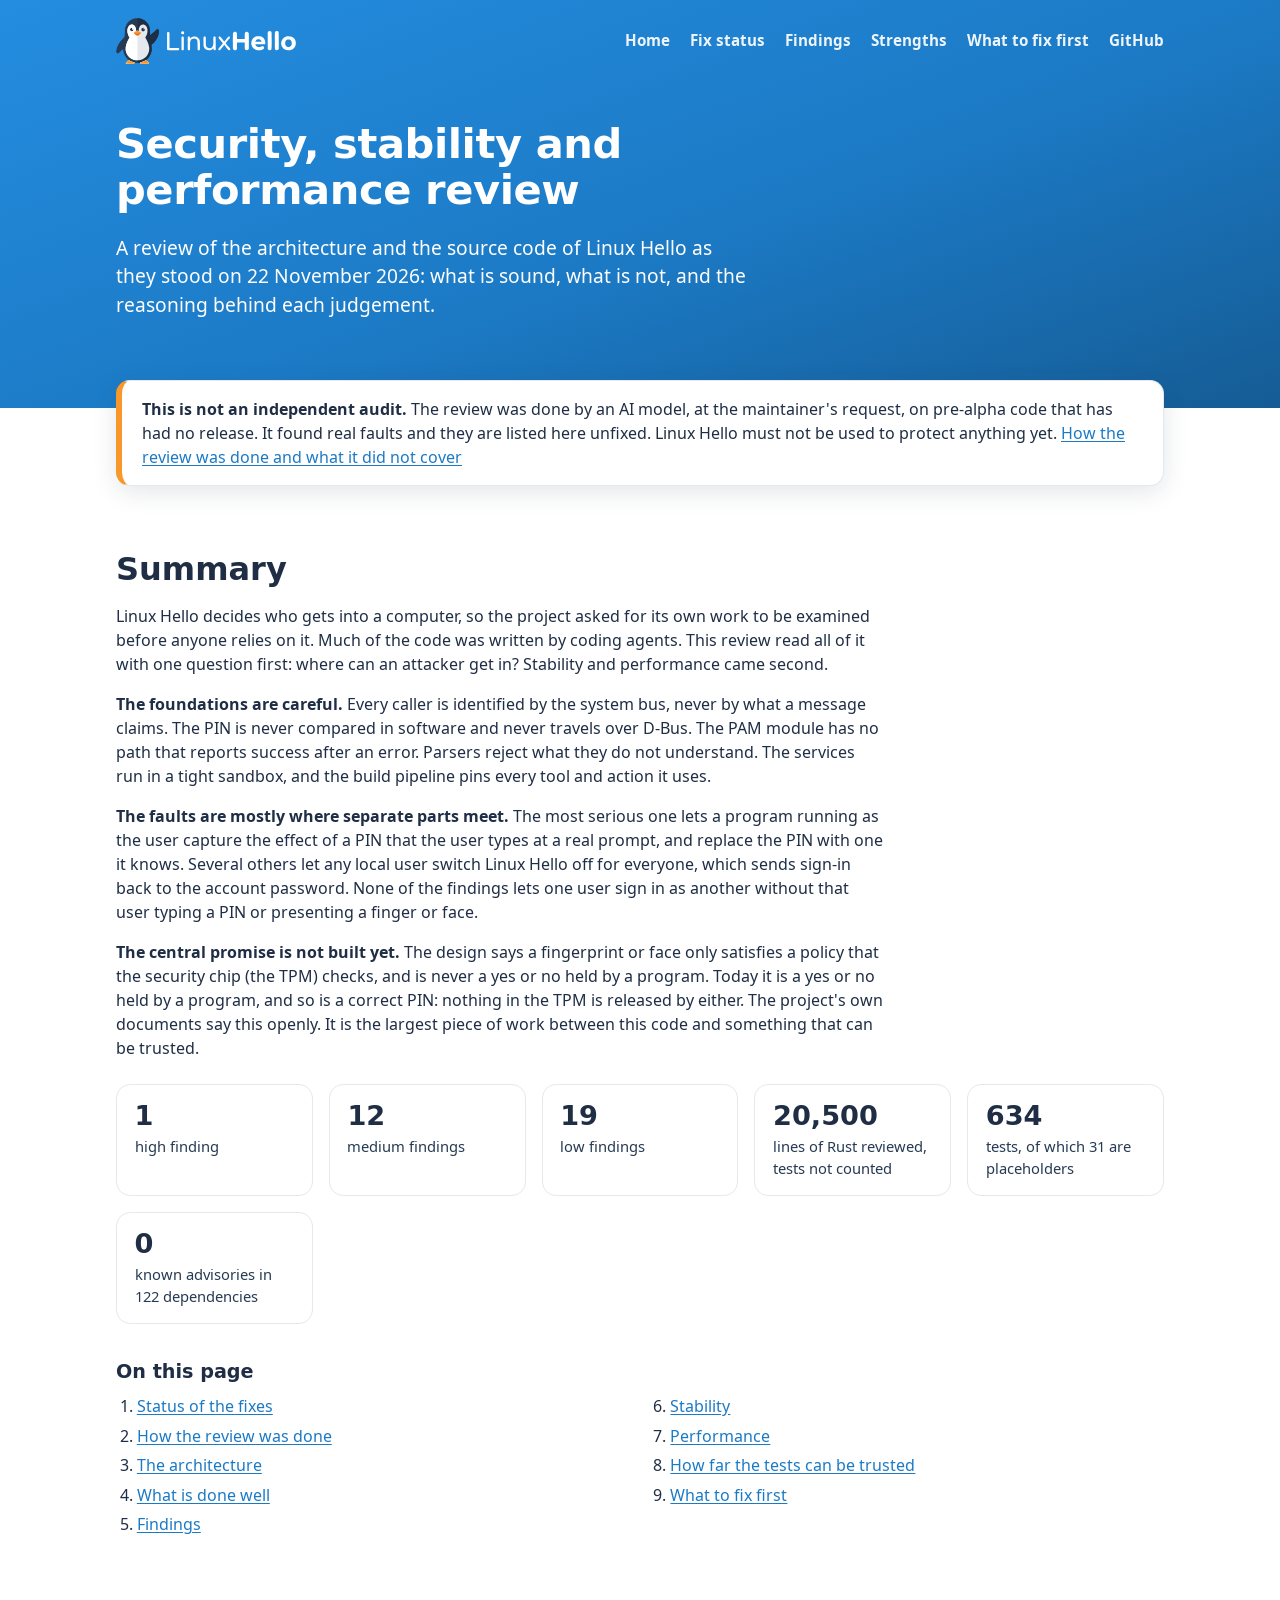
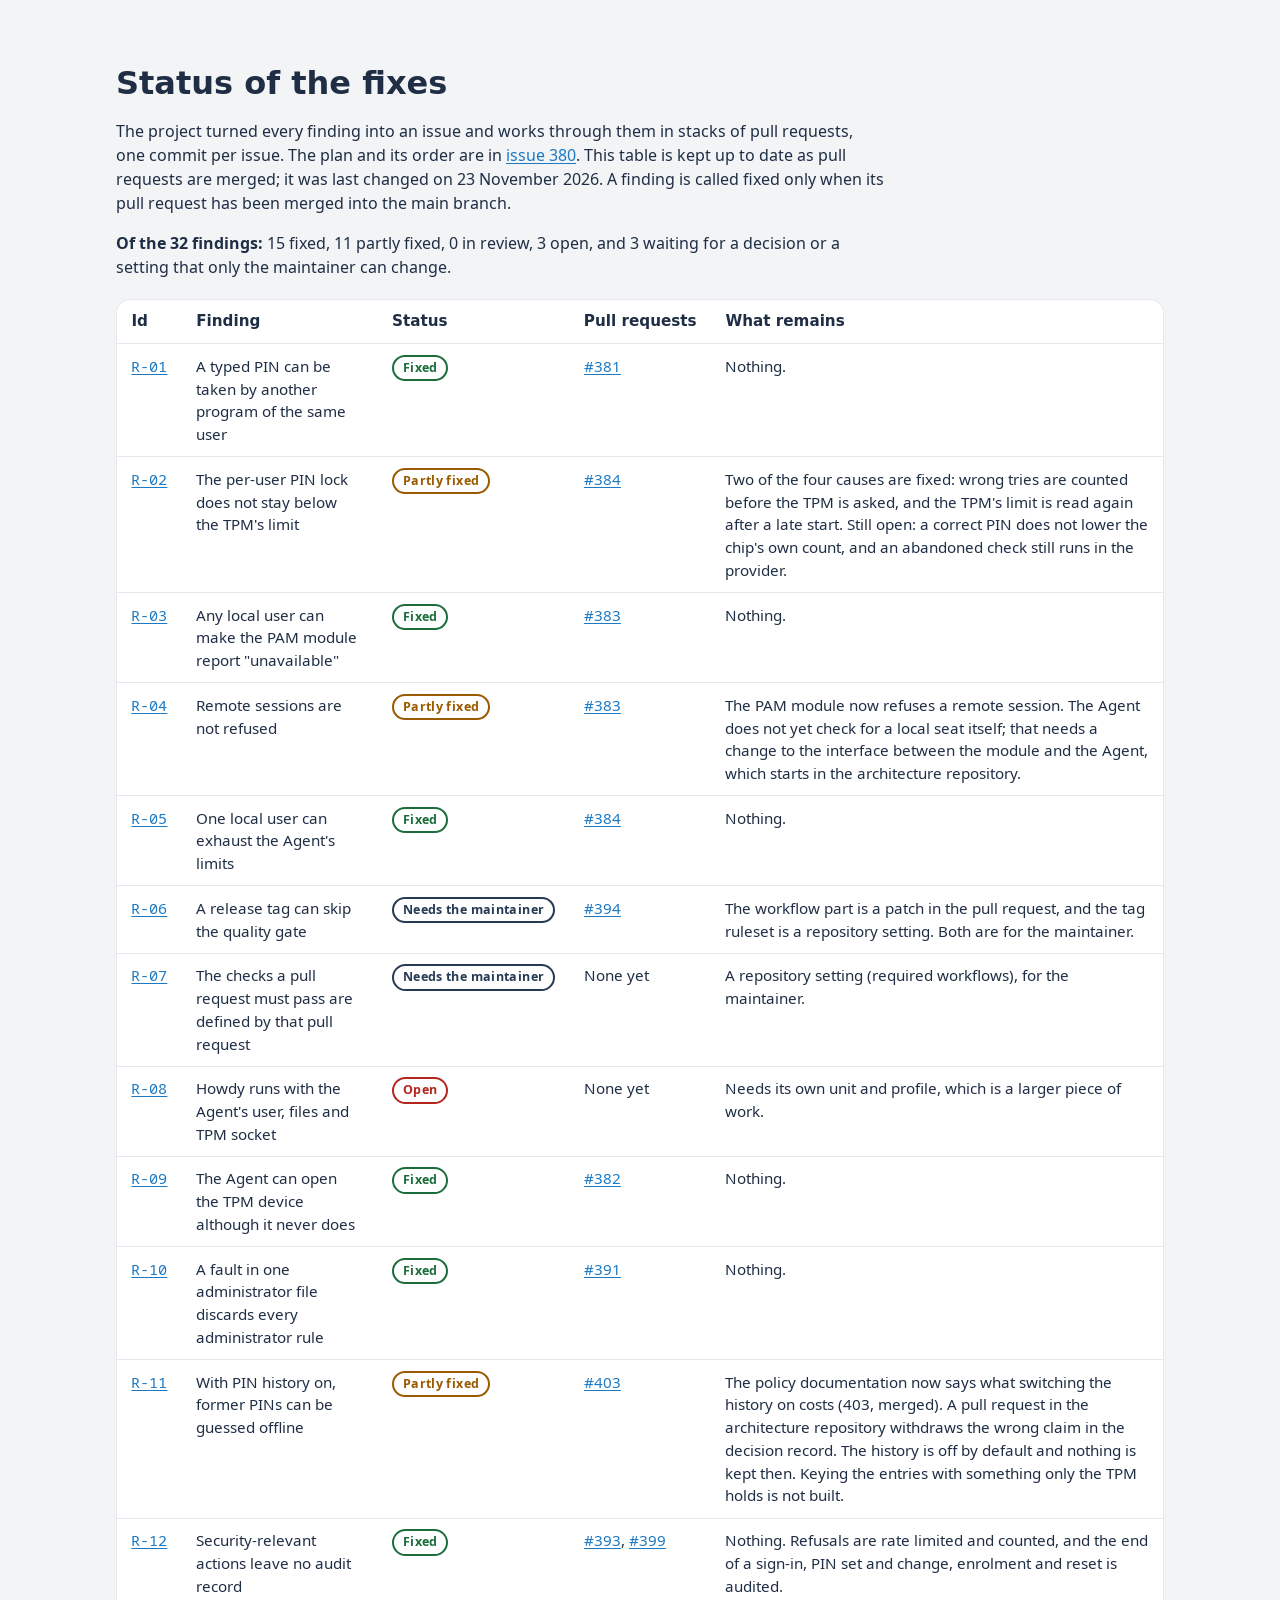
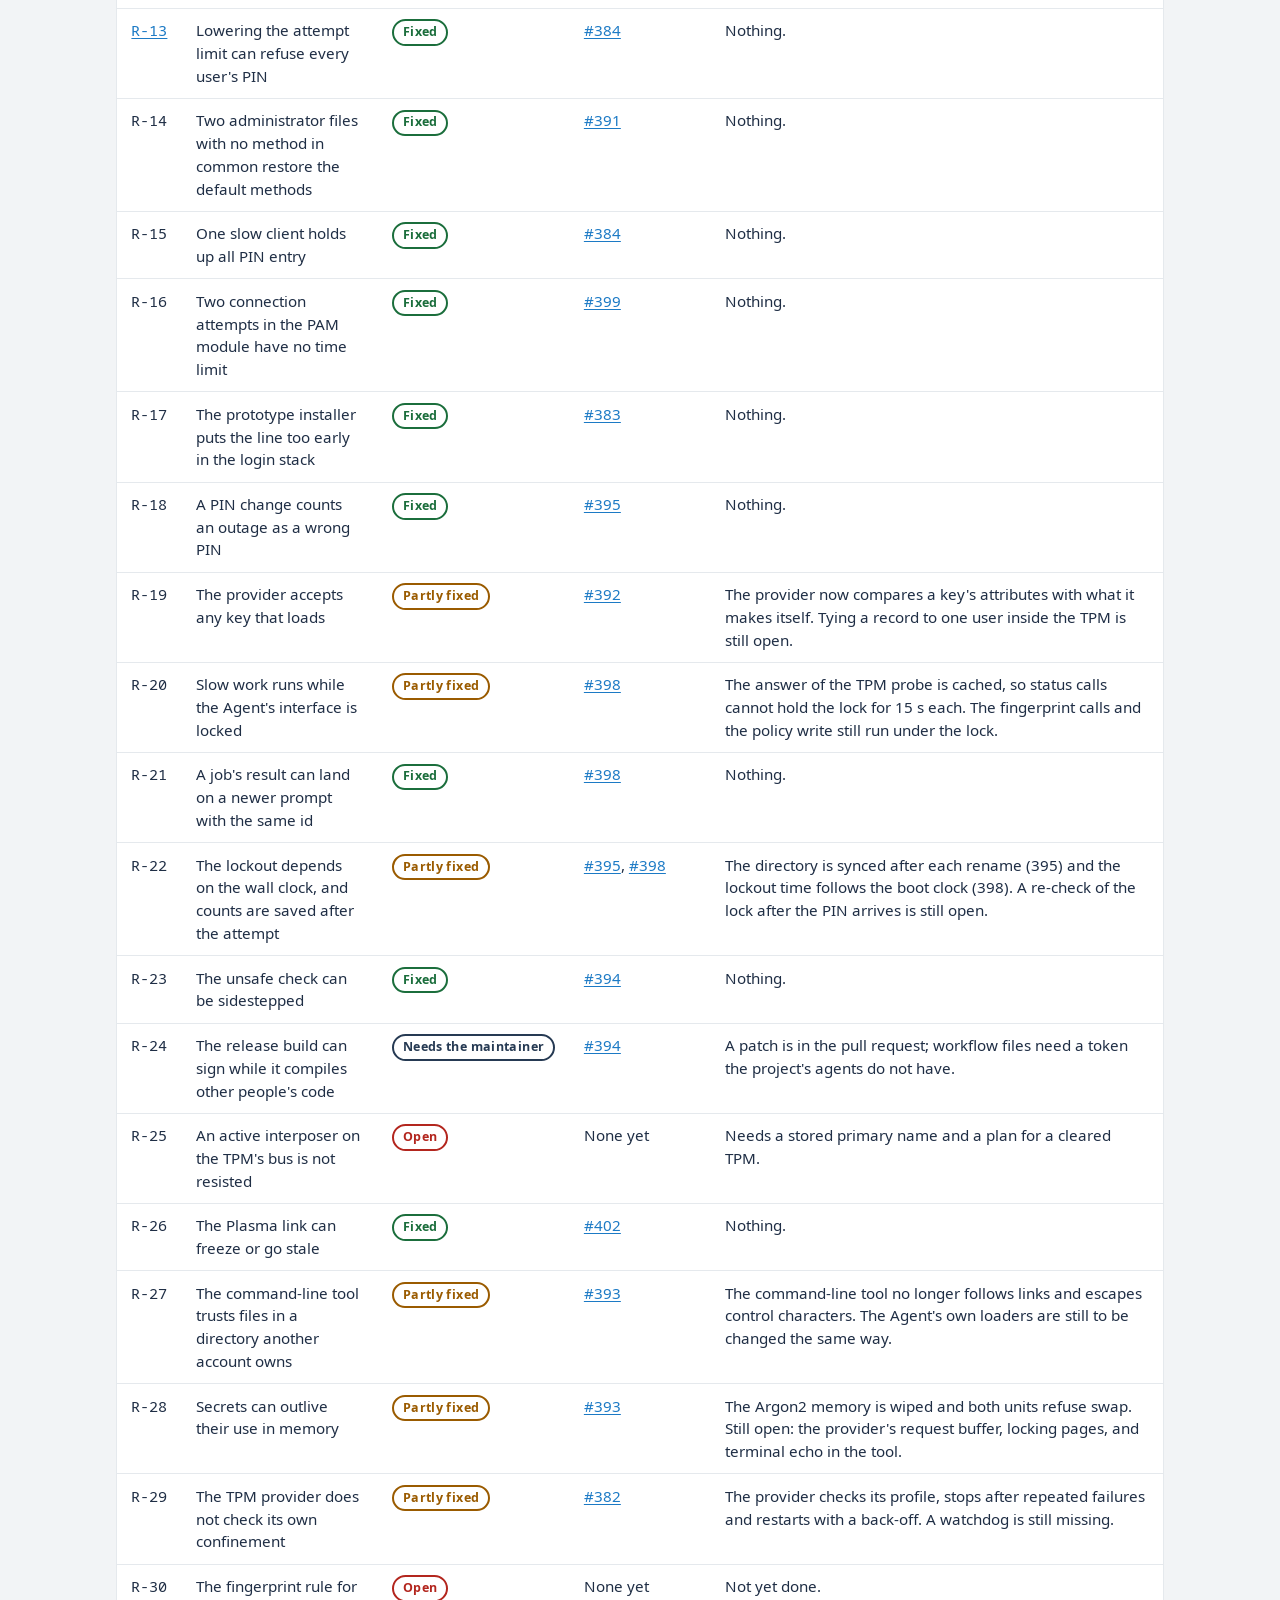
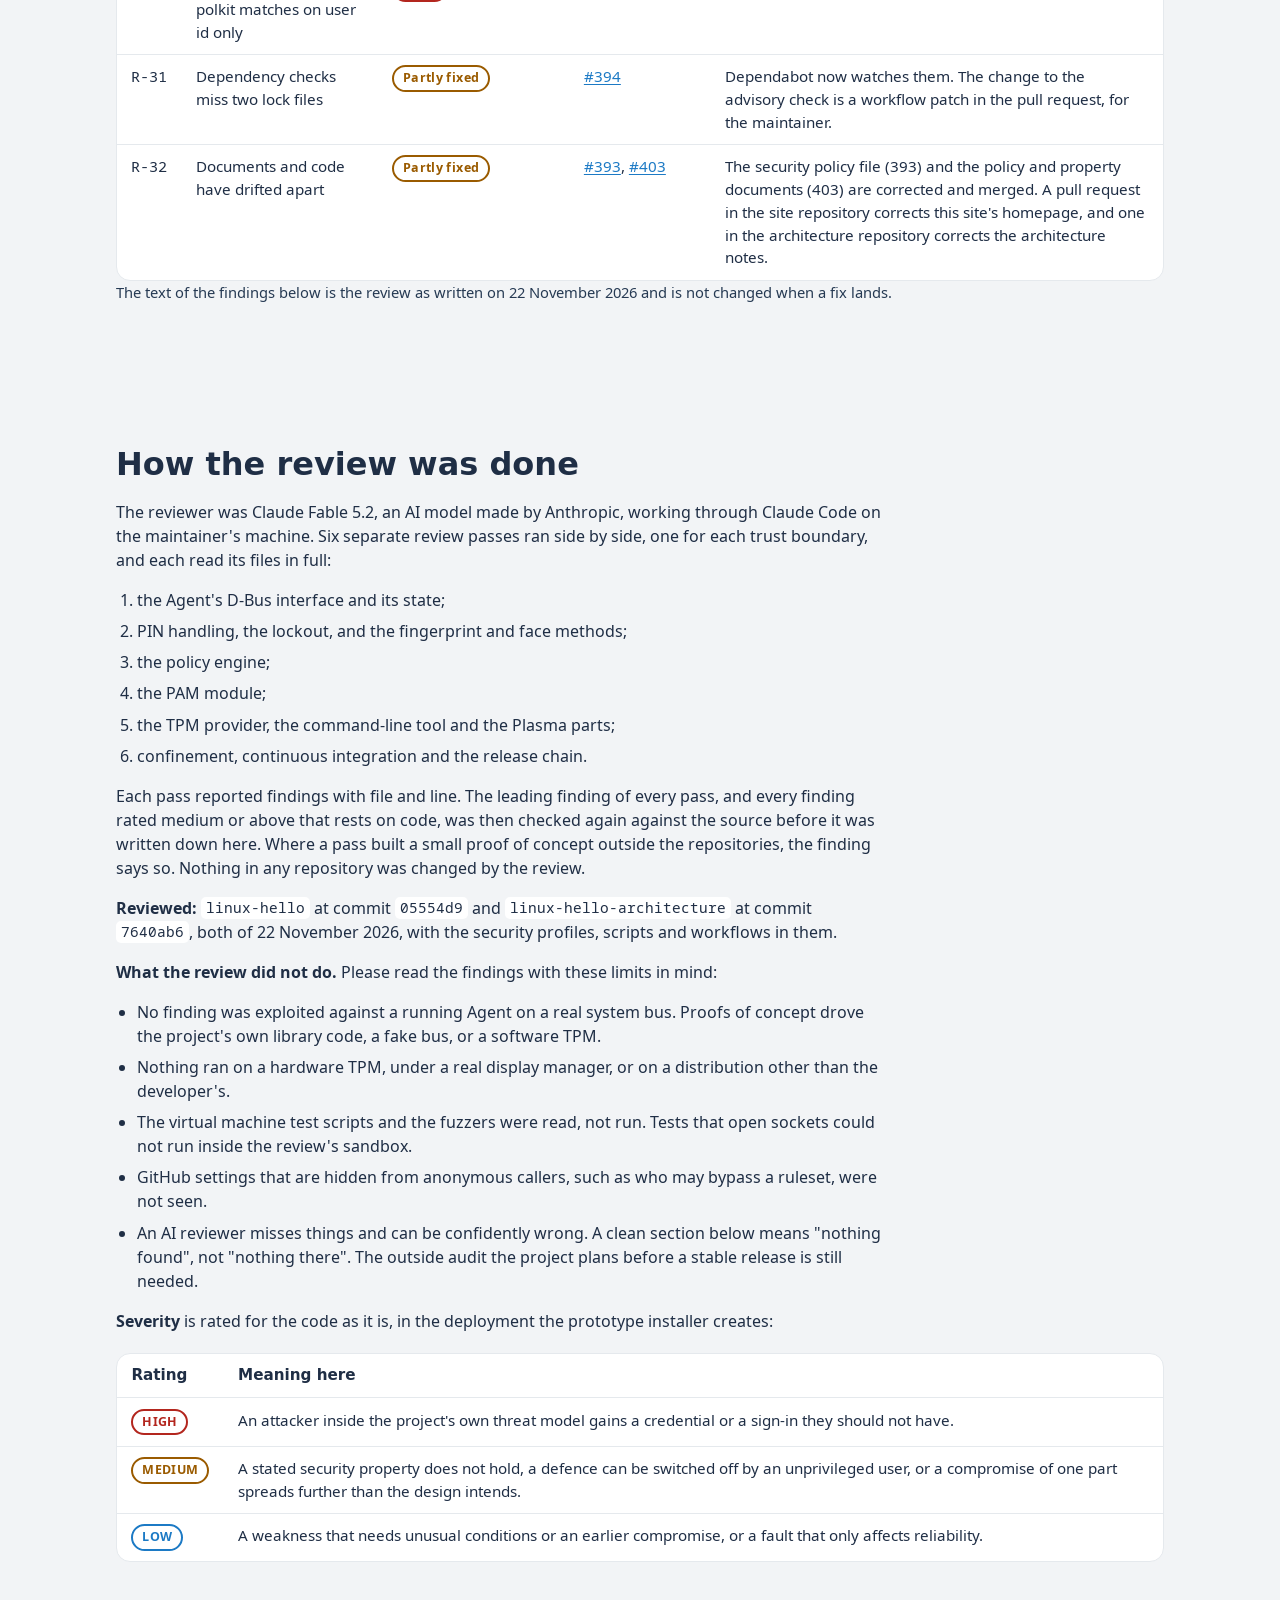
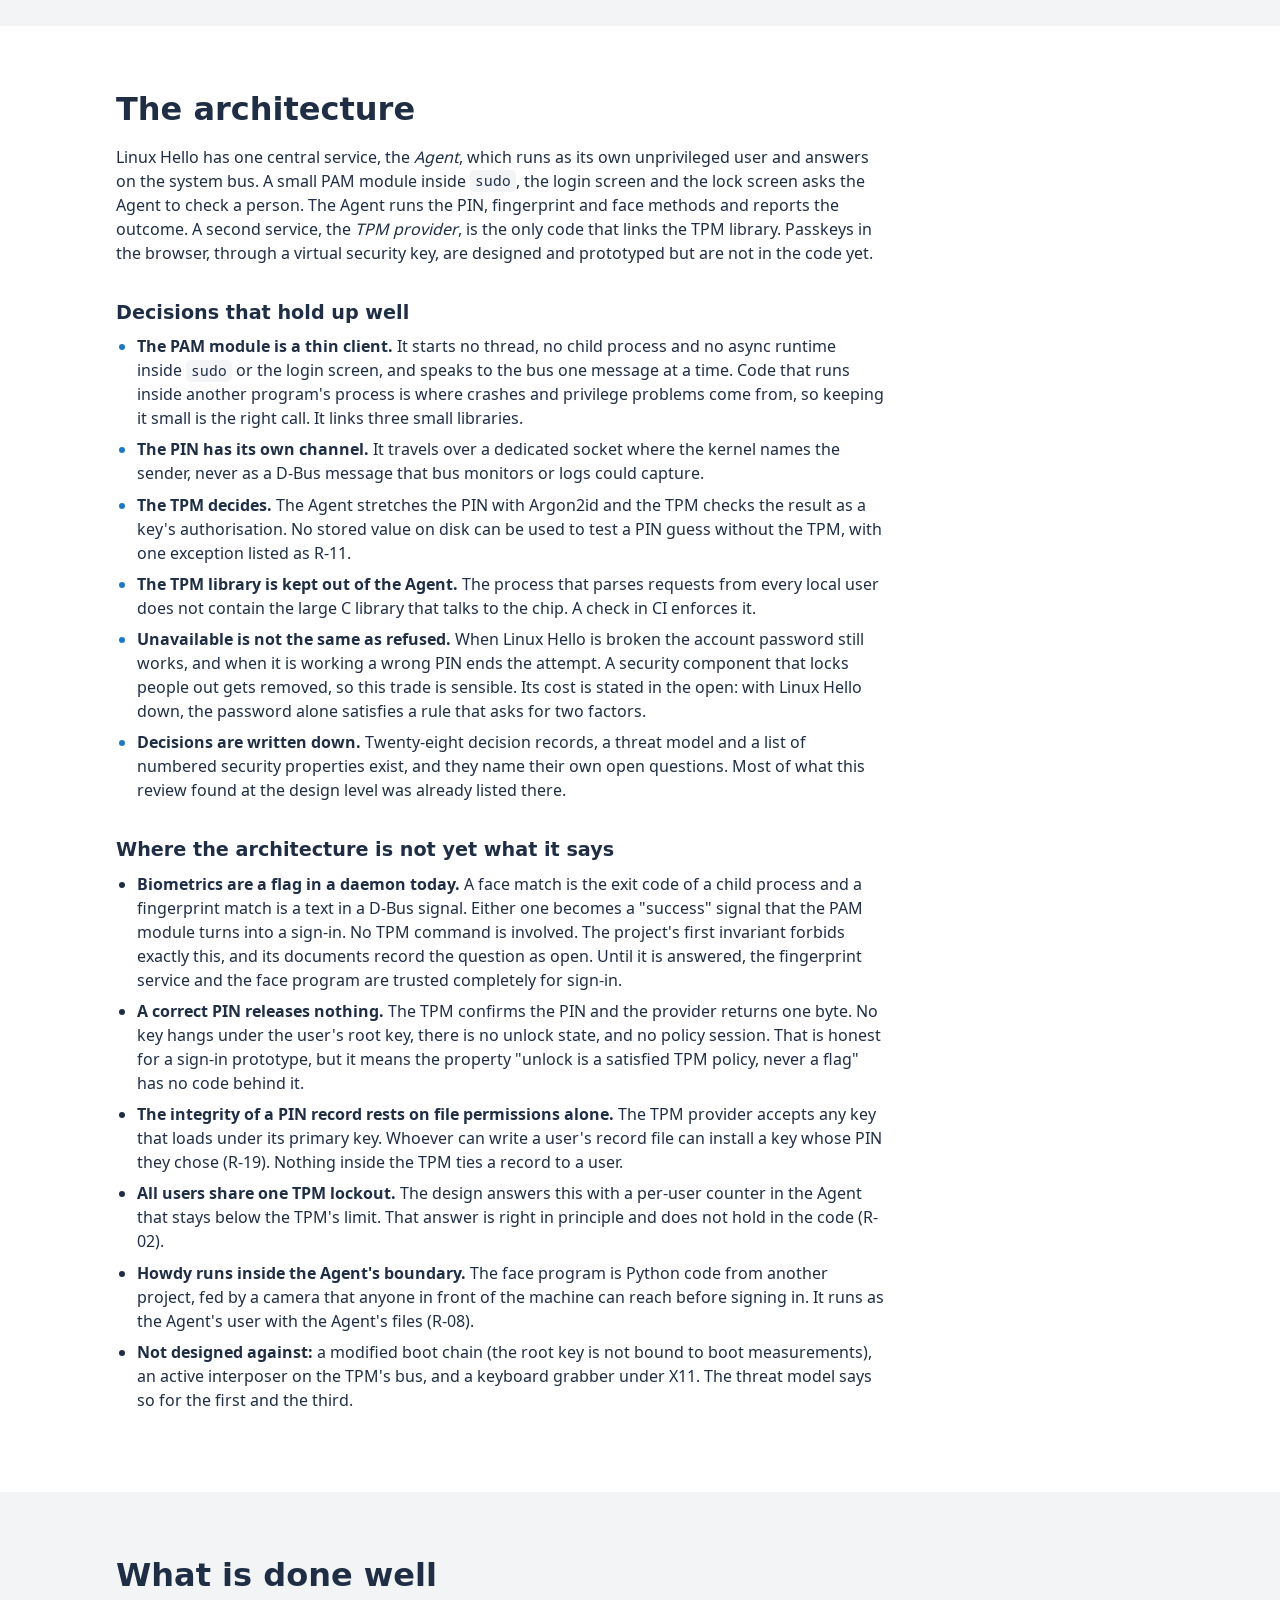
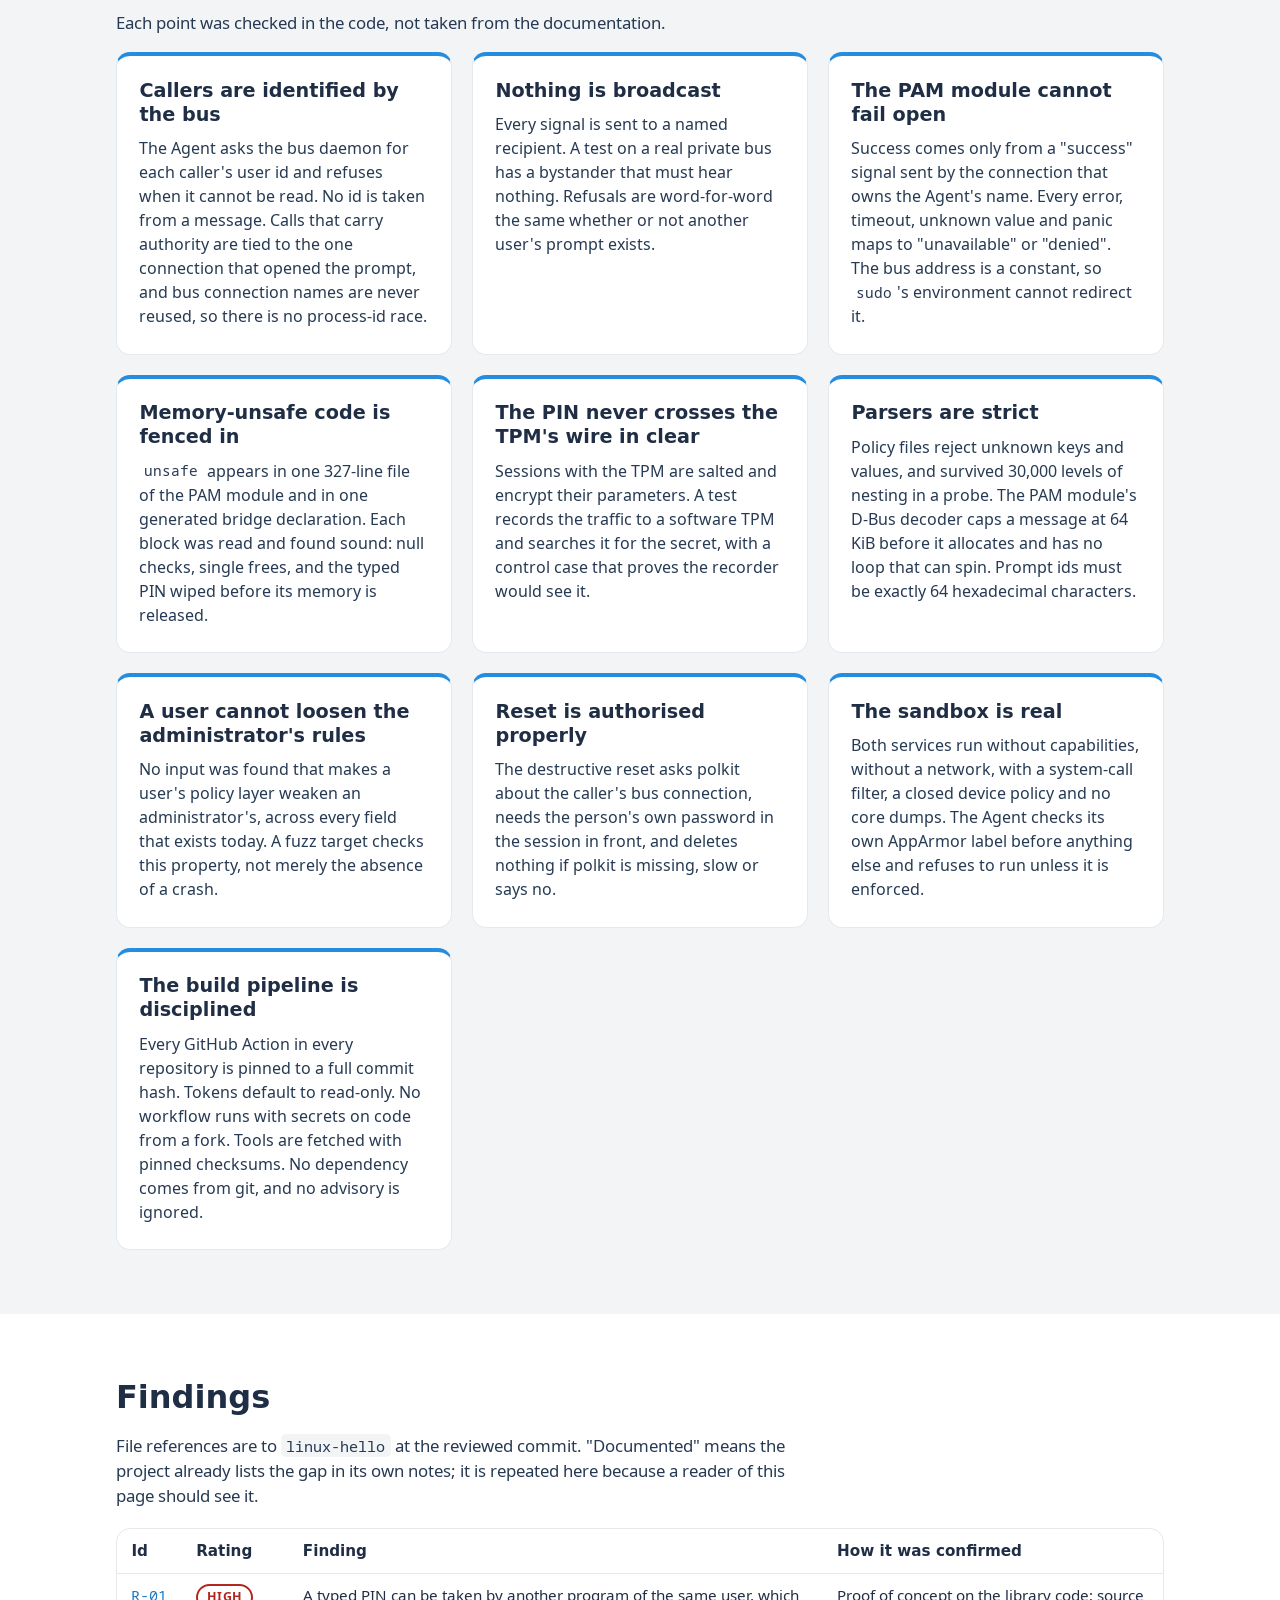
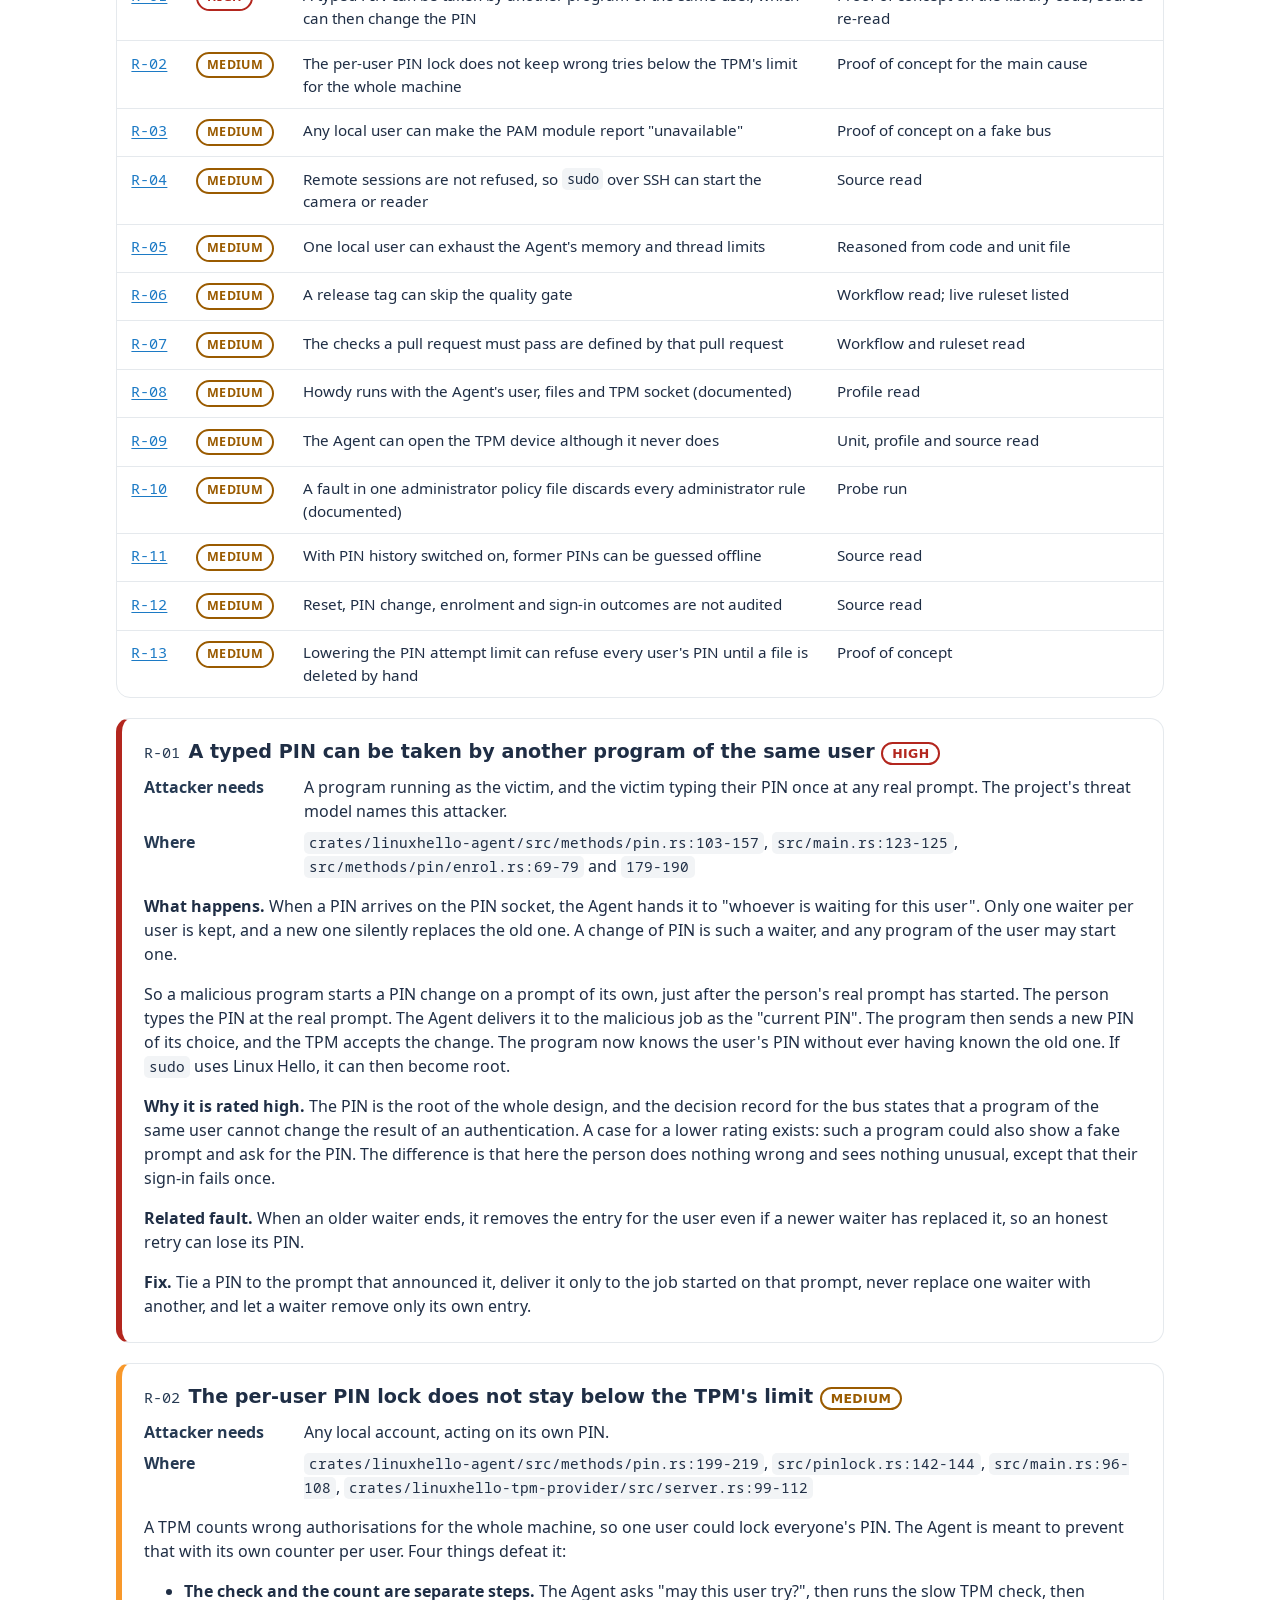
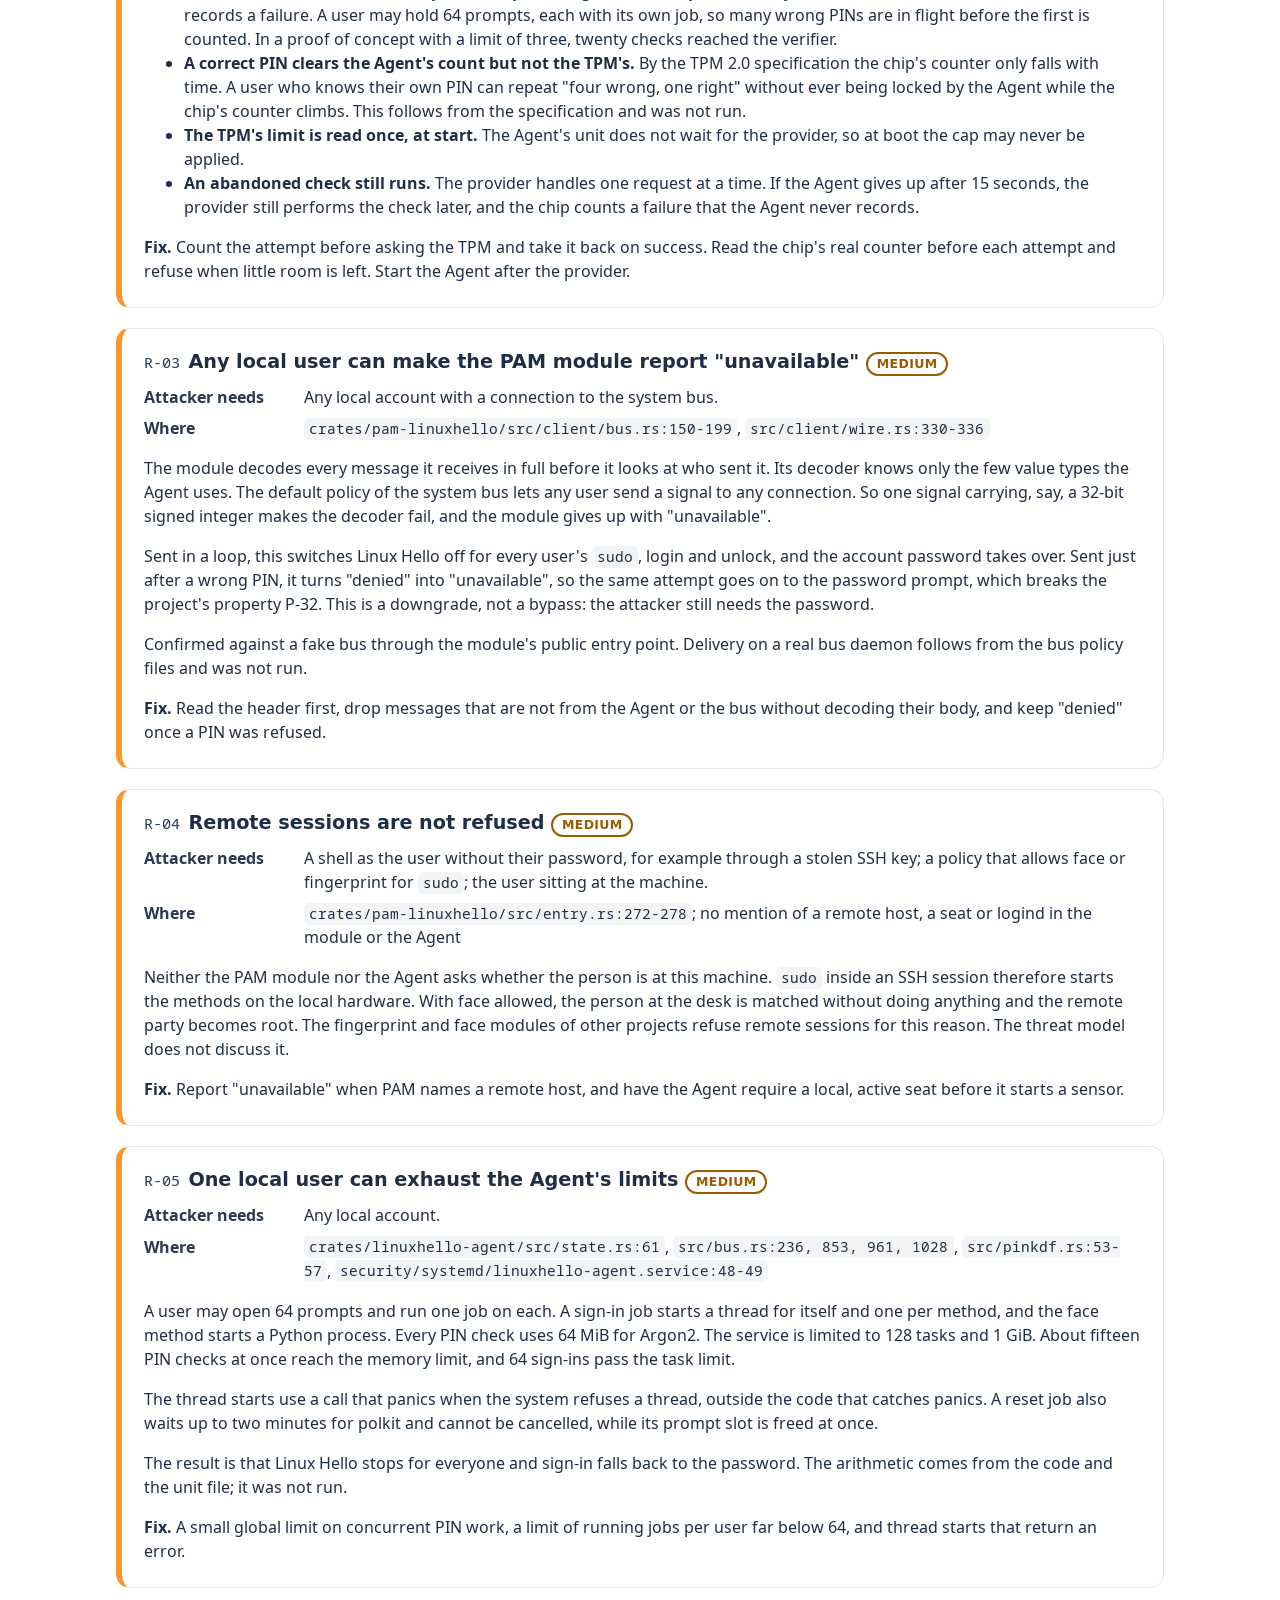
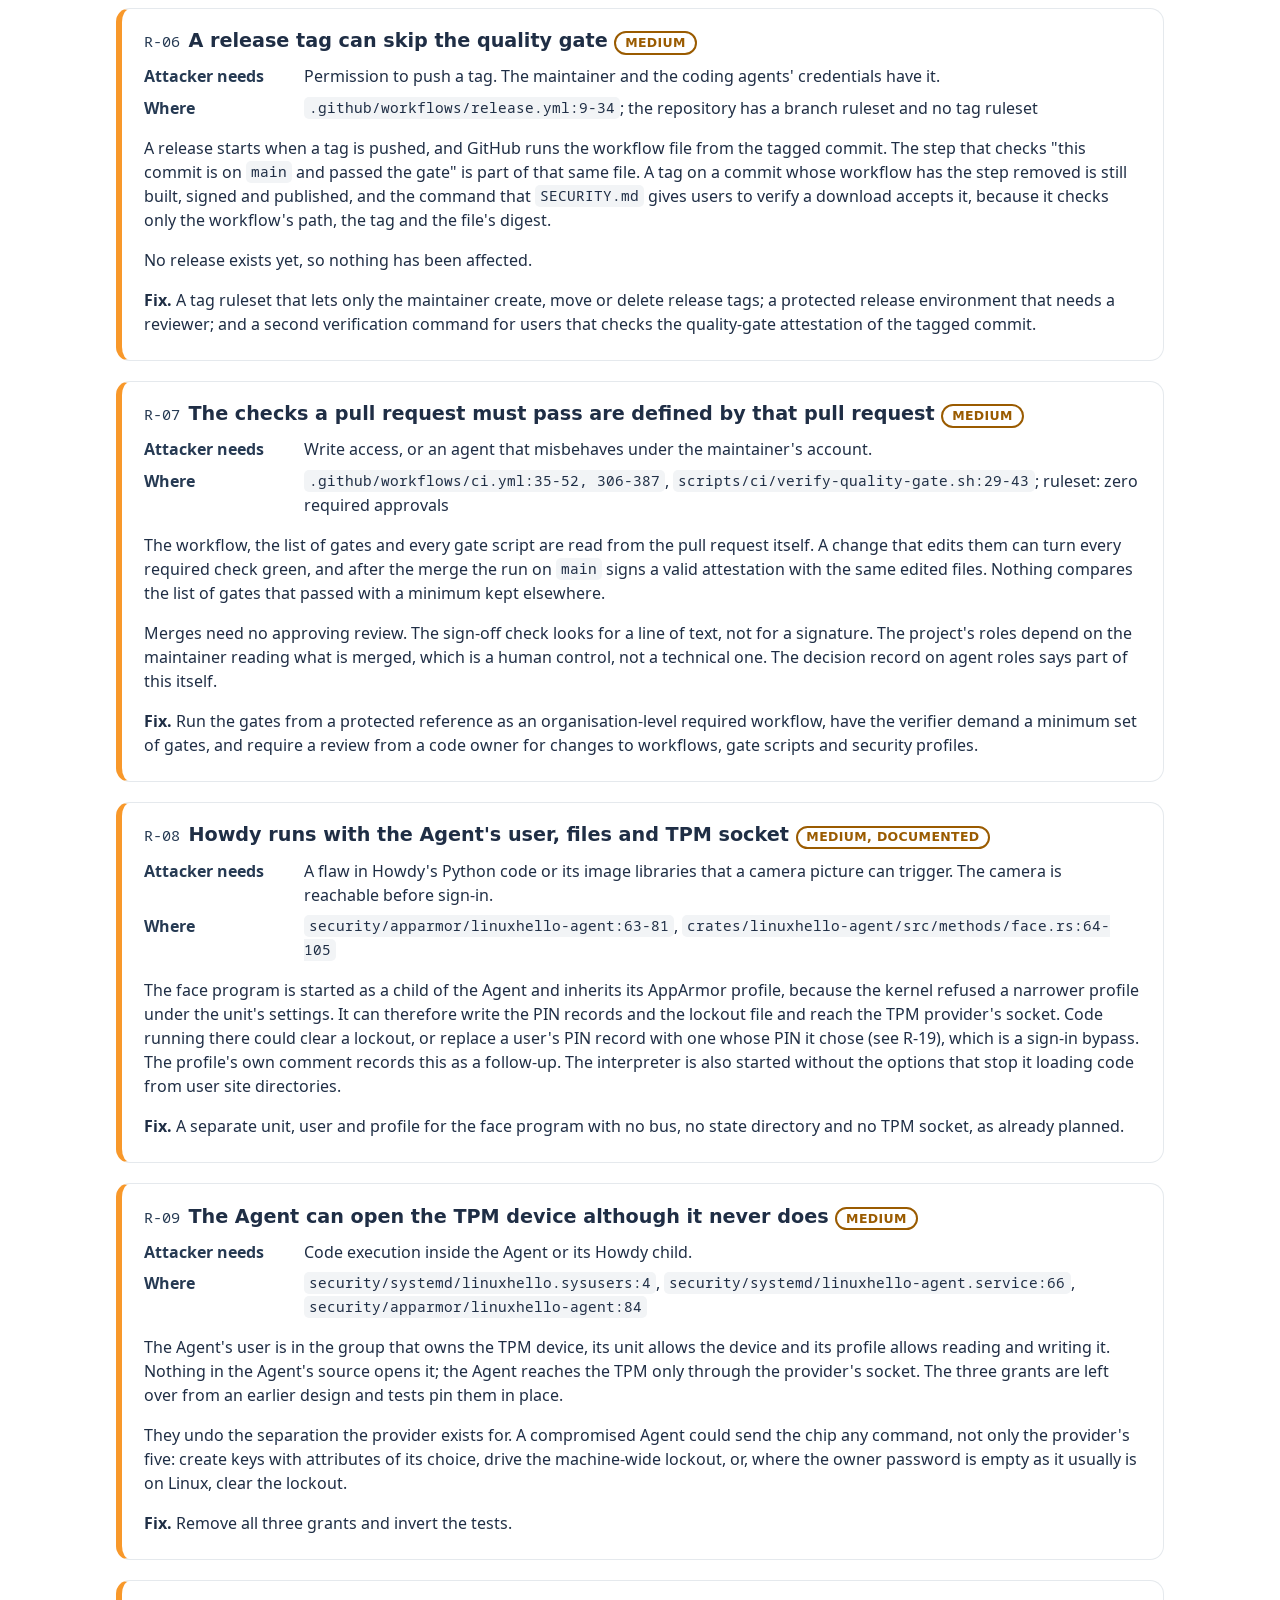
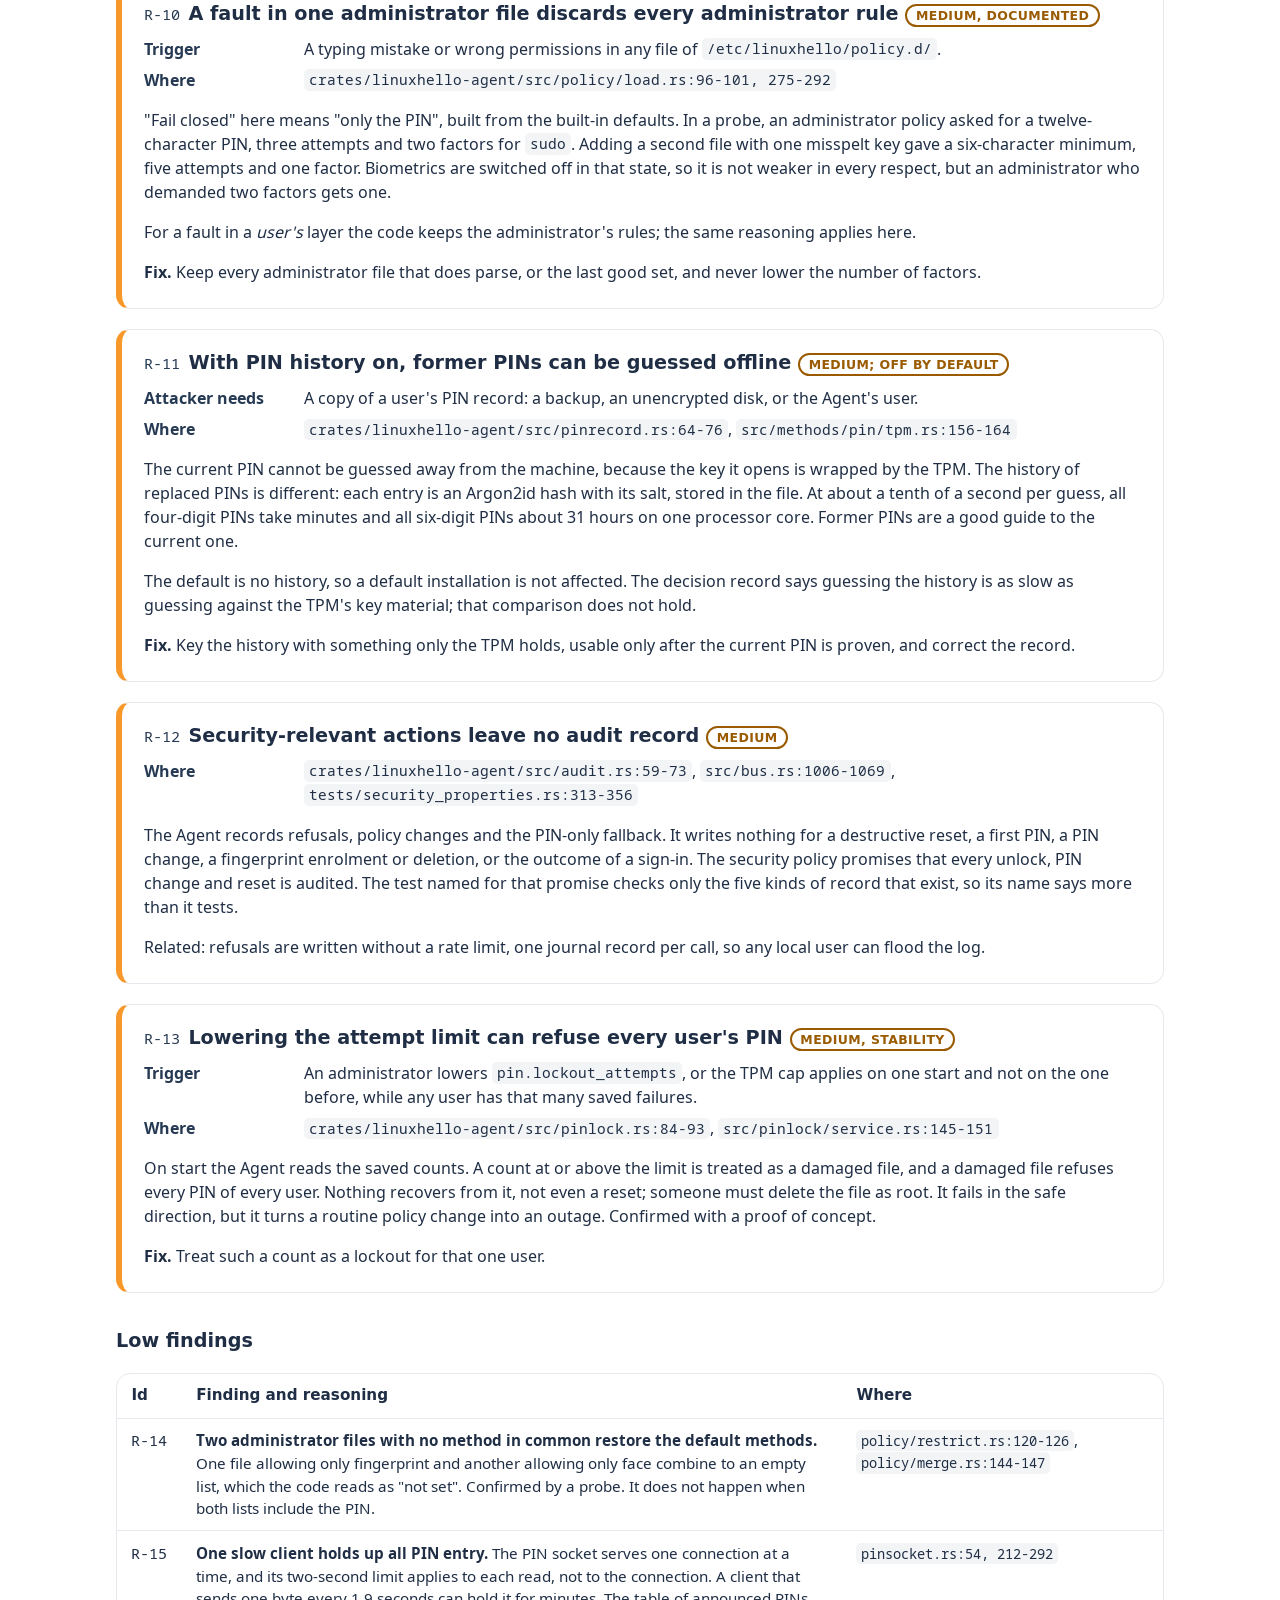
==== commit 79f16634: "security-review: stack 12 (#403) is merged Assisted-by: Claude Code (claude-sonnet-5-5) Signed-off-b" ====
--- a/security-review.html
+++ b/security-review.html
@@ -88,7 +88,7 @@
         <h2 id="fixes">Status of the fixes</h2>
         <div class="prose">
           <p>The project turned every finding into an issue and works through them in stacks of pull requests, one commit per issue. The plan and its order are in <a href="https://github.com/LinuxHello/linux-hello/issues/380">issue 380</a>. This table is kept up to date as pull requests are merged; it was last changed on 23 November 2026. A finding is called fixed only when its pull request has been merged into the main branch.</p>
-          <p><strong>Of the 32 findings:</strong> 15 fixed, 9 partly fixed, 2 in review, 3 open, and 3 waiting for a decision or a setting that only the maintainer can change.</p>
+          <p><strong>Of the 32 findings:</strong> 15 fixed, 11 partly fixed, 0 in review, 3 open, and 3 waiting for a decision or a setting that only the maintainer can change.</p>
         </div>
         <div class="scroll">
           <table>
@@ -104,7 +104,7 @@
             <tr><td class="id"><a href="#r08">R-08</a></td><td>Howdy runs with the Agent's user, files and TPM socket</td><td><span class="st open">Open</span></td><td>None yet</td><td>Needs its own unit and profile, which is a larger piece of work.</td></tr>
             <tr><td class="id"><a href="#r09">R-09</a></td><td>The Agent can open the TPM device although it never does</td><td><span class="st fixed">Fixed</span></td><td><a href="https://github.com/LinuxHello/linux-hello/pull/382">#382</a></td><td>Nothing.</td></tr>
             <tr><td class="id"><a href="#r10">R-10</a></td><td>A fault in one administrator file discards every administrator rule</td><td><span class="st fixed">Fixed</span></td><td><a href="https://github.com/LinuxHello/linux-hello/pull/391">#391</a></td><td>Nothing.</td></tr>
-            <tr><td class="id"><a href="#r11">R-11</a></td><td>With PIN history on, former PINs can be guessed offline</td><td><span class="st review">In review</span></td><td><a href="https://github.com/LinuxHello/linux-hello/pull/403">#403</a></td><td>Pull requests correct the policy documentation (403) and, in the architecture repository, the wrong claim in the decision record. The history is off by default and nothing is kept then. Keying the entries with something only the TPM holds is not built.</td></tr>
+            <tr><td class="id"><a href="#r11">R-11</a></td><td>With PIN history on, former PINs can be guessed offline</td><td><span class="st partly">Partly fixed</span></td><td><a href="https://github.com/LinuxHello/linux-hello/pull/403">#403</a></td><td>The policy documentation now says what switching the history on costs (403, merged). A pull request in the architecture repository withdraws the wrong claim in the decision record. The history is off by default and nothing is kept then. Keying the entries with something only the TPM holds is not built.</td></tr>
             <tr><td class="id"><a href="#r12">R-12</a></td><td>Security-relevant actions leave no audit record</td><td><span class="st fixed">Fixed</span></td><td><a href="https://github.com/LinuxHello/linux-hello/pull/393">#393</a>, <a href="https://github.com/LinuxHello/linux-hello/pull/399">#399</a></td><td>Nothing. Refusals are rate limited and counted, and the end of a sign-in, PIN set and change, enrolment and reset is audited.</td></tr>
             <tr><td class="id"><a href="#r13">R-13</a></td><td>Lowering the attempt limit can refuse every user's PIN</td><td><span class="st fixed">Fixed</span></td><td><a href="https://github.com/LinuxHello/linux-hello/pull/384">#384</a></td><td>Nothing.</td></tr>
             <tr><td class="id">R-14</td><td>Two administrator files with no method in common restore the default methods</td><td><span class="st fixed">Fixed</span></td><td><a href="https://github.com/LinuxHello/linux-hello/pull/391">#391</a></td><td>Nothing.</td></tr>
@@ -125,7 +125,7 @@
             <tr><td class="id">R-29</td><td>The TPM provider does not check its own confinement</td><td><span class="st partly">Partly fixed</span></td><td><a href="https://github.com/LinuxHello/linux-hello/pull/382">#382</a></td><td>The provider checks its profile, stops after repeated failures and restarts with a back-off. A watchdog is still missing.</td></tr>
             <tr><td class="id">R-30</td><td>The fingerprint rule for polkit matches on user id only</td><td><span class="st open">Open</span></td><td>None yet</td><td>Not yet done.</td></tr>
             <tr><td class="id">R-31</td><td>Dependency checks miss two lock files</td><td><span class="st partly">Partly fixed</span></td><td><a href="https://github.com/LinuxHello/linux-hello/pull/394">#394</a></td><td>Dependabot now watches them. The change to the advisory check is a workflow patch in the pull request, for the maintainer.</td></tr>
-            <tr><td class="id">R-32</td><td>Documents and code have drifted apart</td><td><span class="st review">In review</span></td><td><a href="https://github.com/LinuxHello/linux-hello/pull/393">#393</a>, <a href="https://github.com/LinuxHello/linux-hello/pull/403">#403</a></td><td>The security policy file is corrected (393, merged). Pull requests correct the policy and property documents (403), this site's homepage, and the architecture notes.</td></tr>
+            <tr><td class="id">R-32</td><td>Documents and code have drifted apart</td><td><span class="st partly">Partly fixed</span></td><td><a href="https://github.com/LinuxHello/linux-hello/pull/393">#393</a>, <a href="https://github.com/LinuxHello/linux-hello/pull/403">#403</a></td><td>The security policy file (393) and the policy and property documents (403) are corrected and merged. A pull request in the site repository corrects this site's homepage, and one in the architecture repository corrects the architecture notes.</td></tr>
             </tbody>
           </table>
         </div>
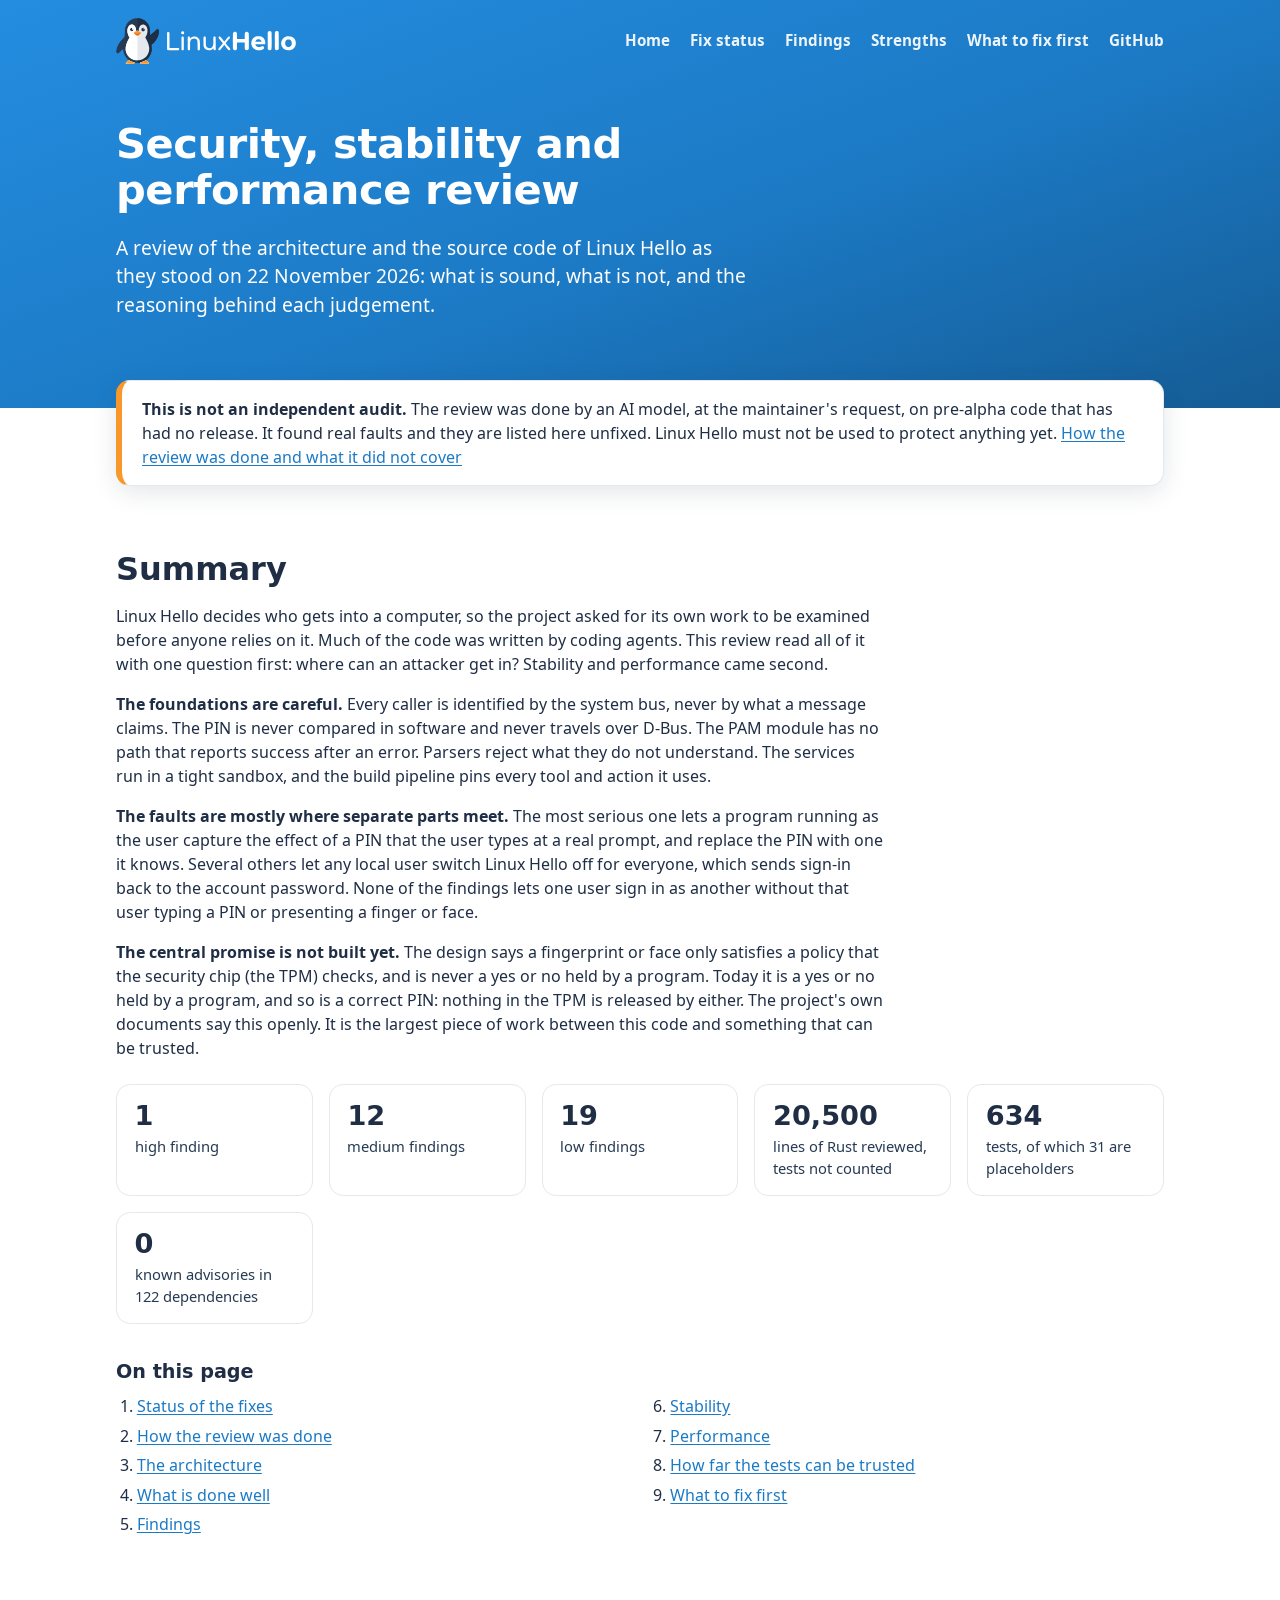
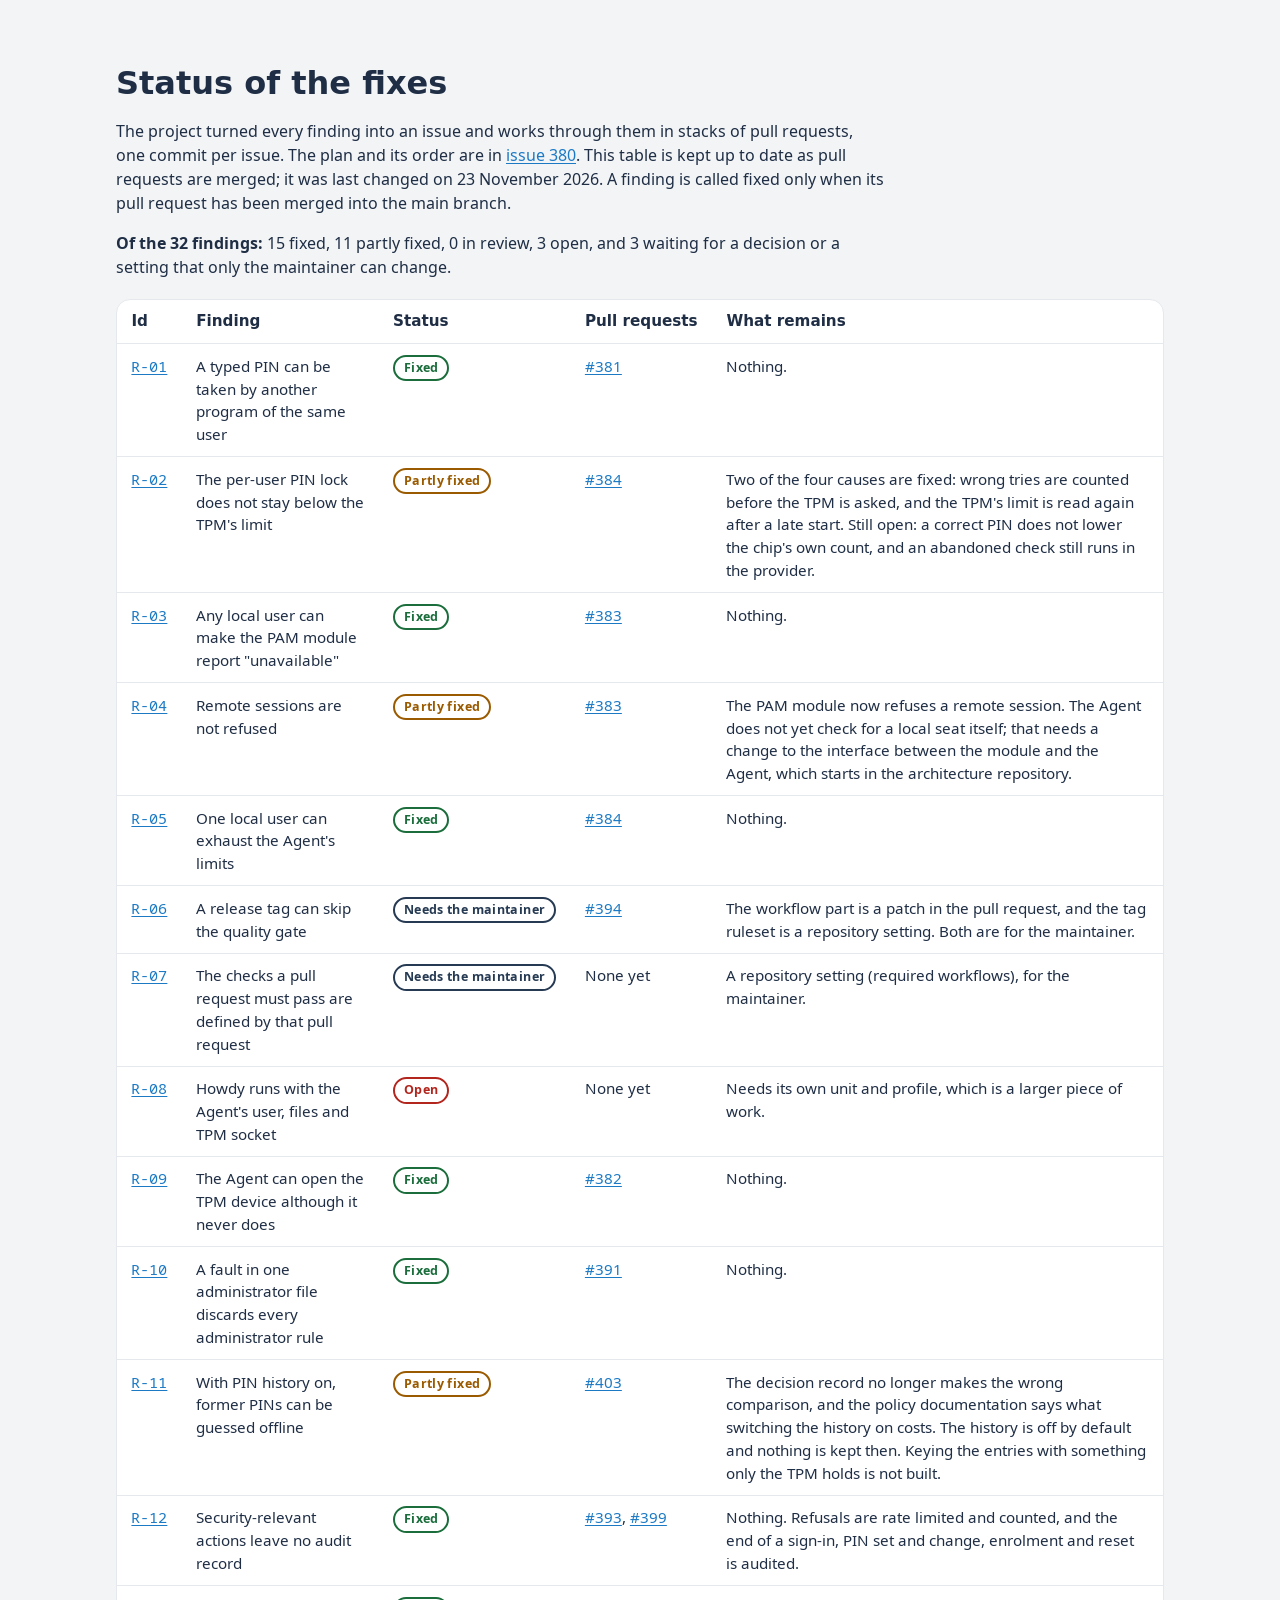
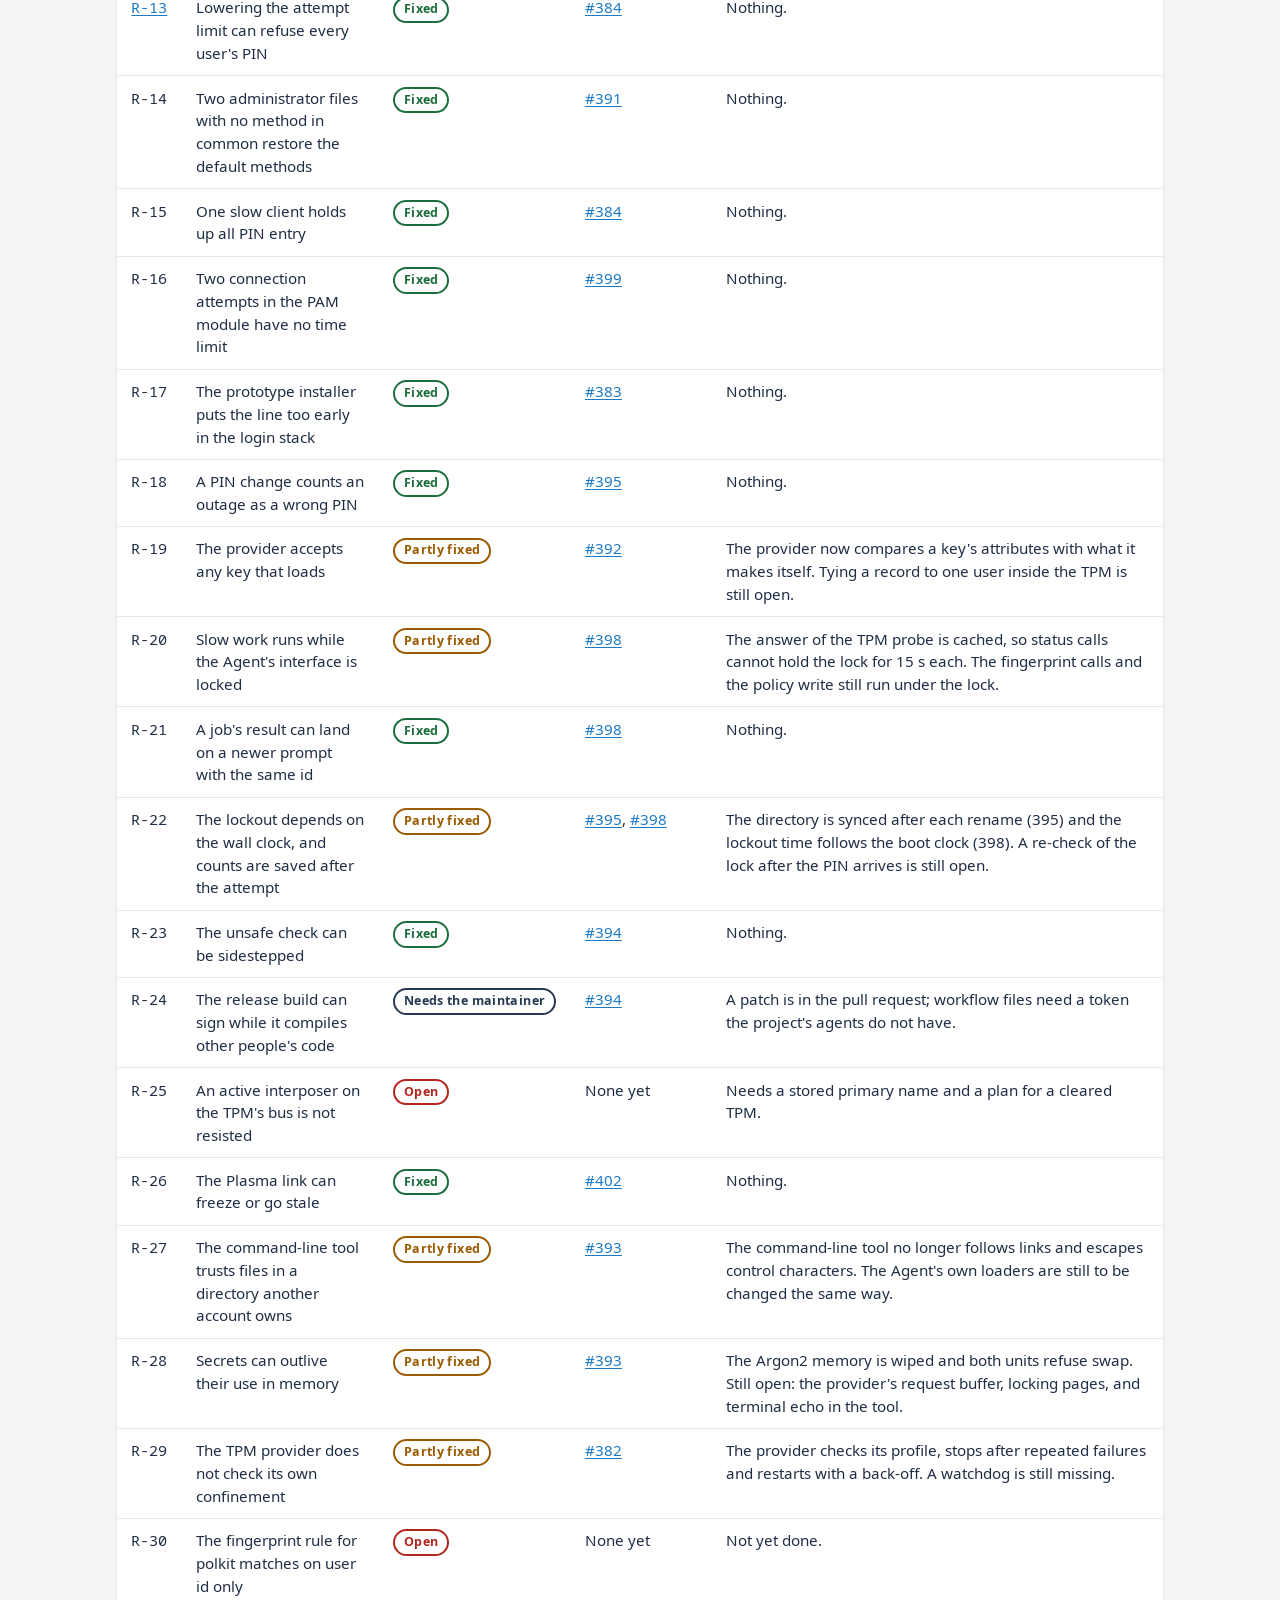
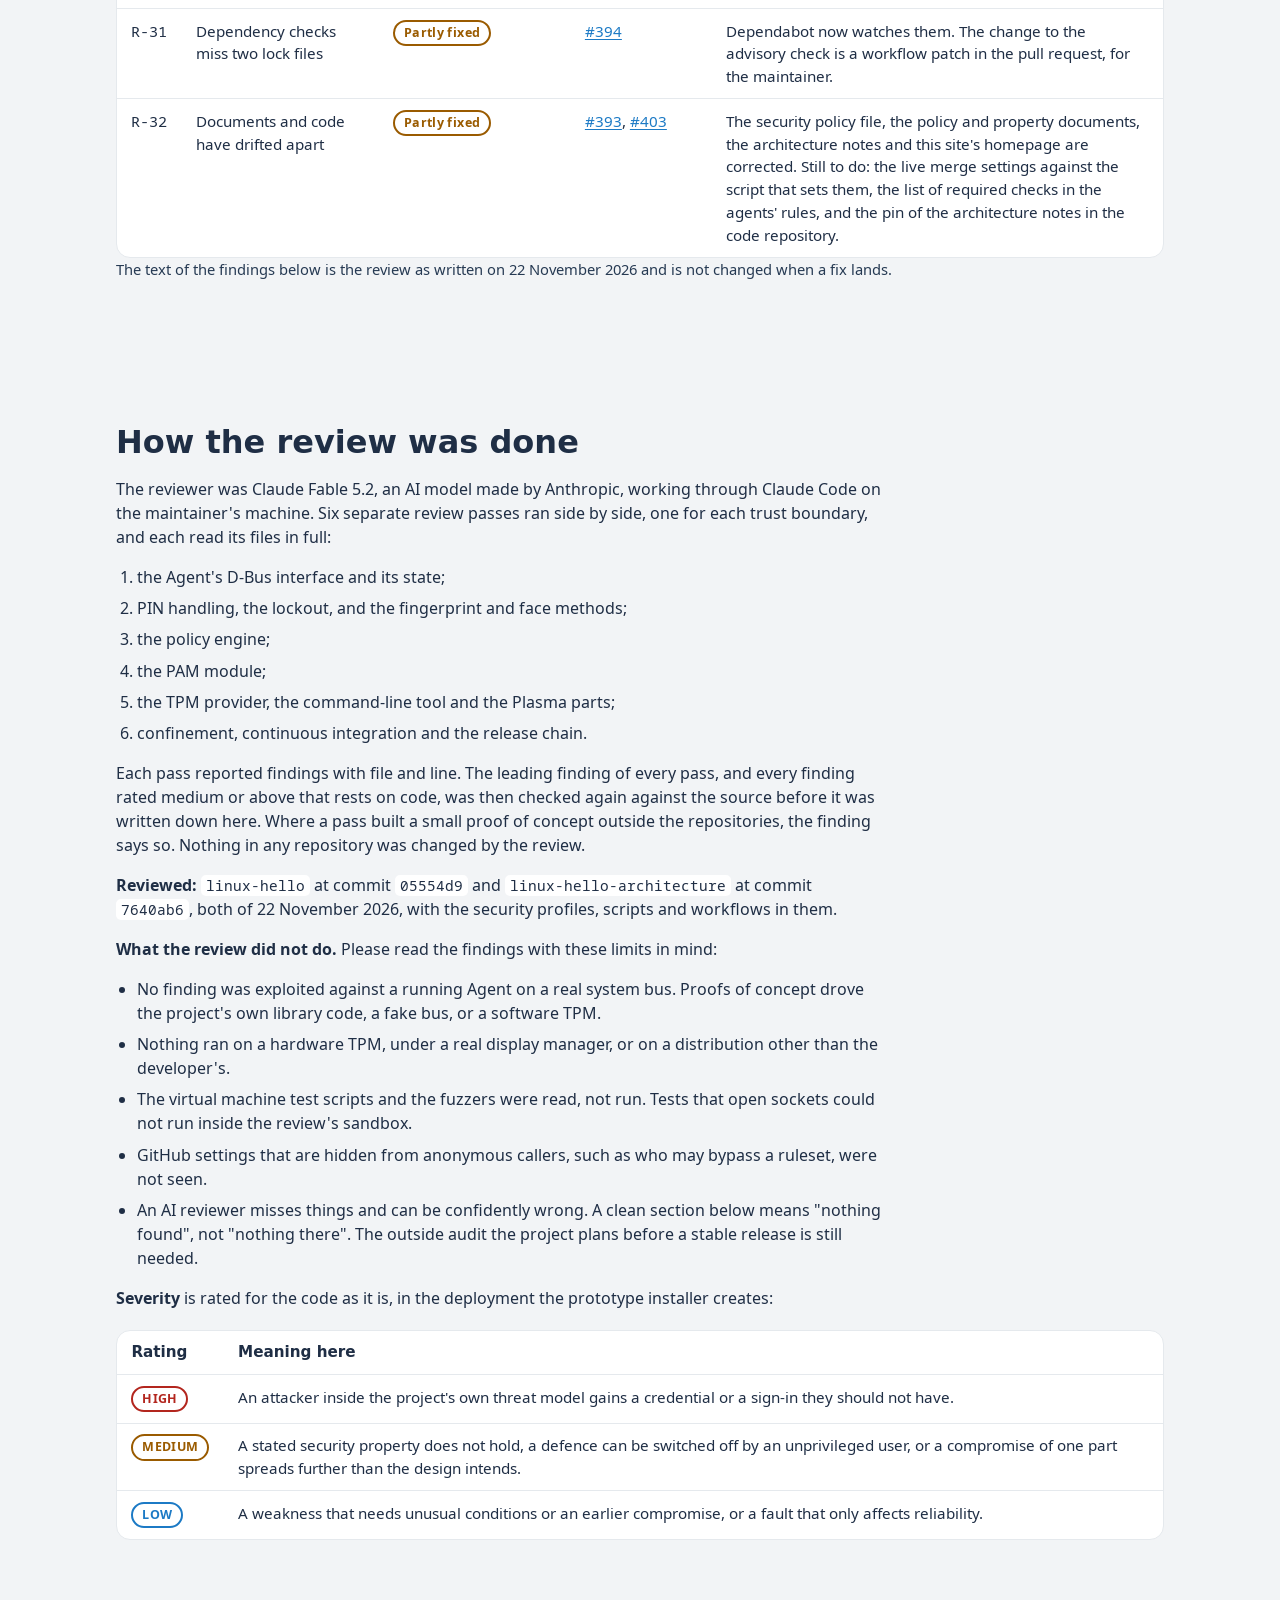
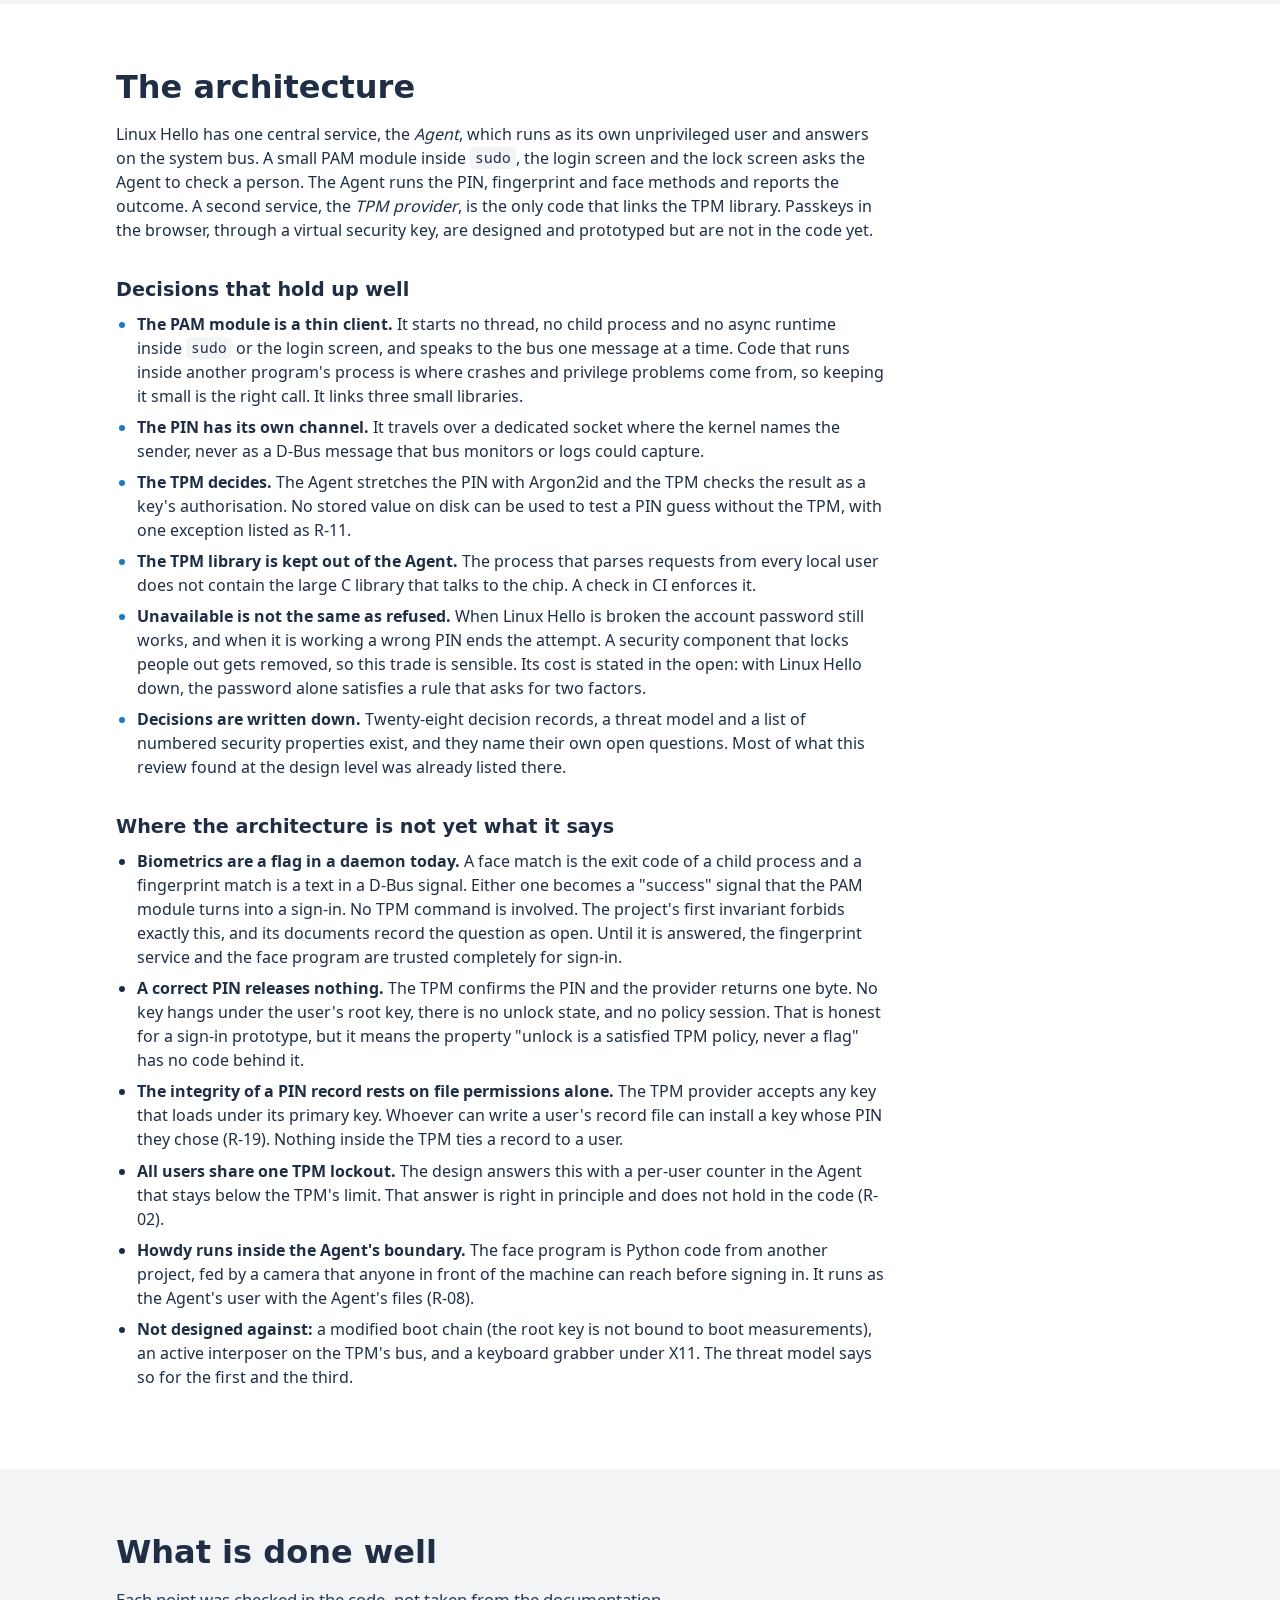
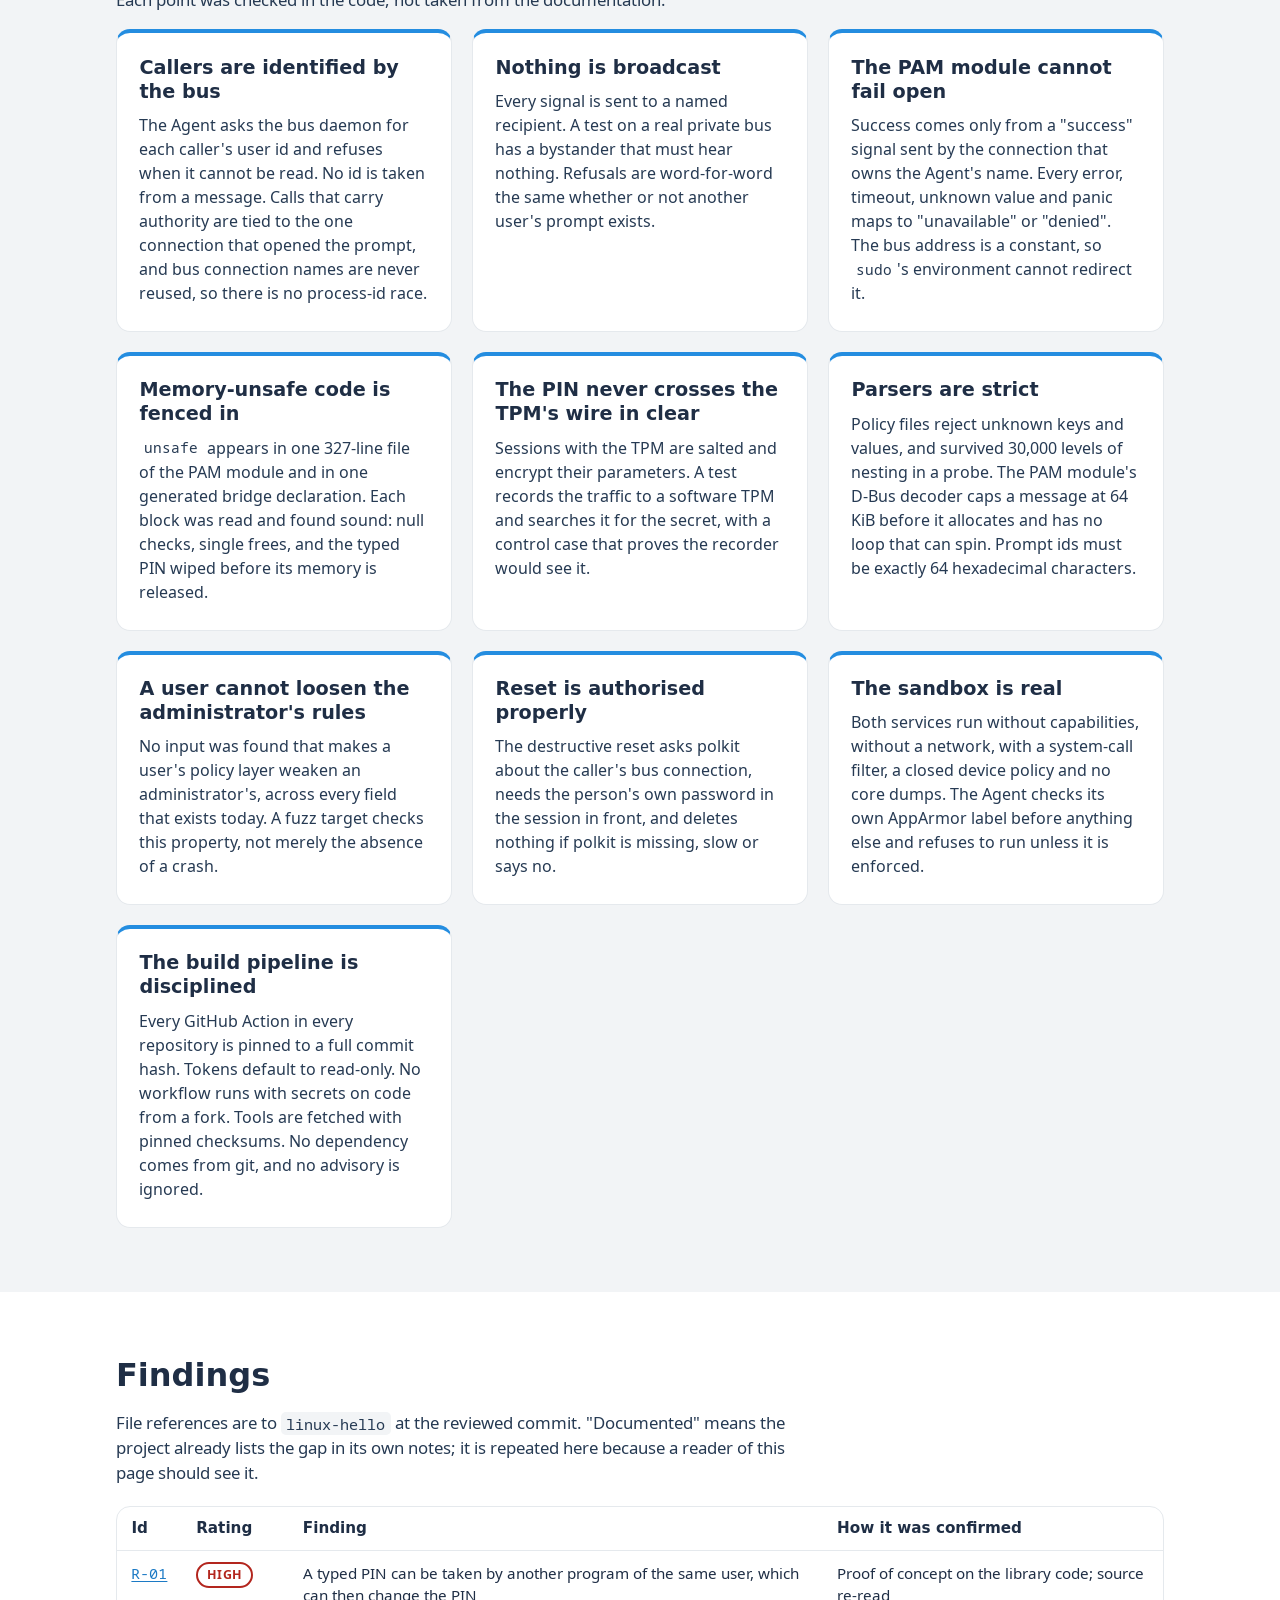
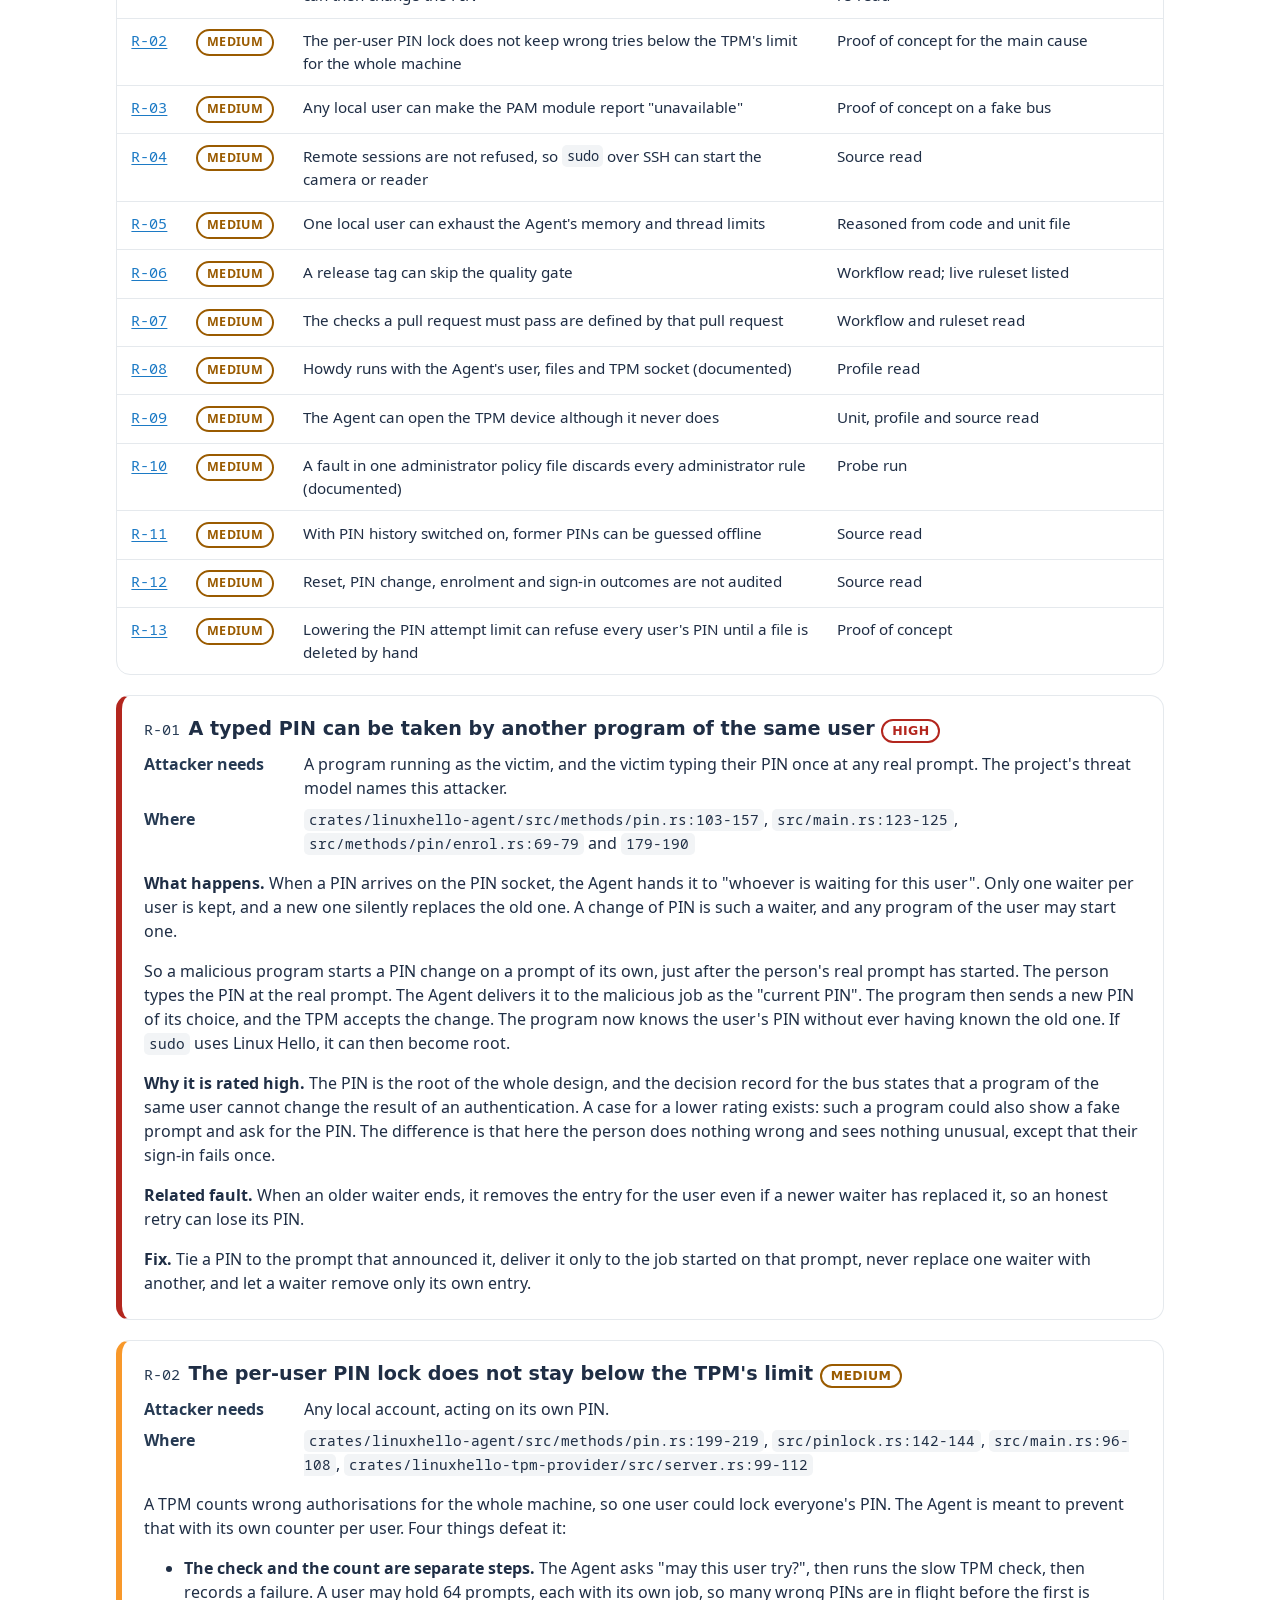
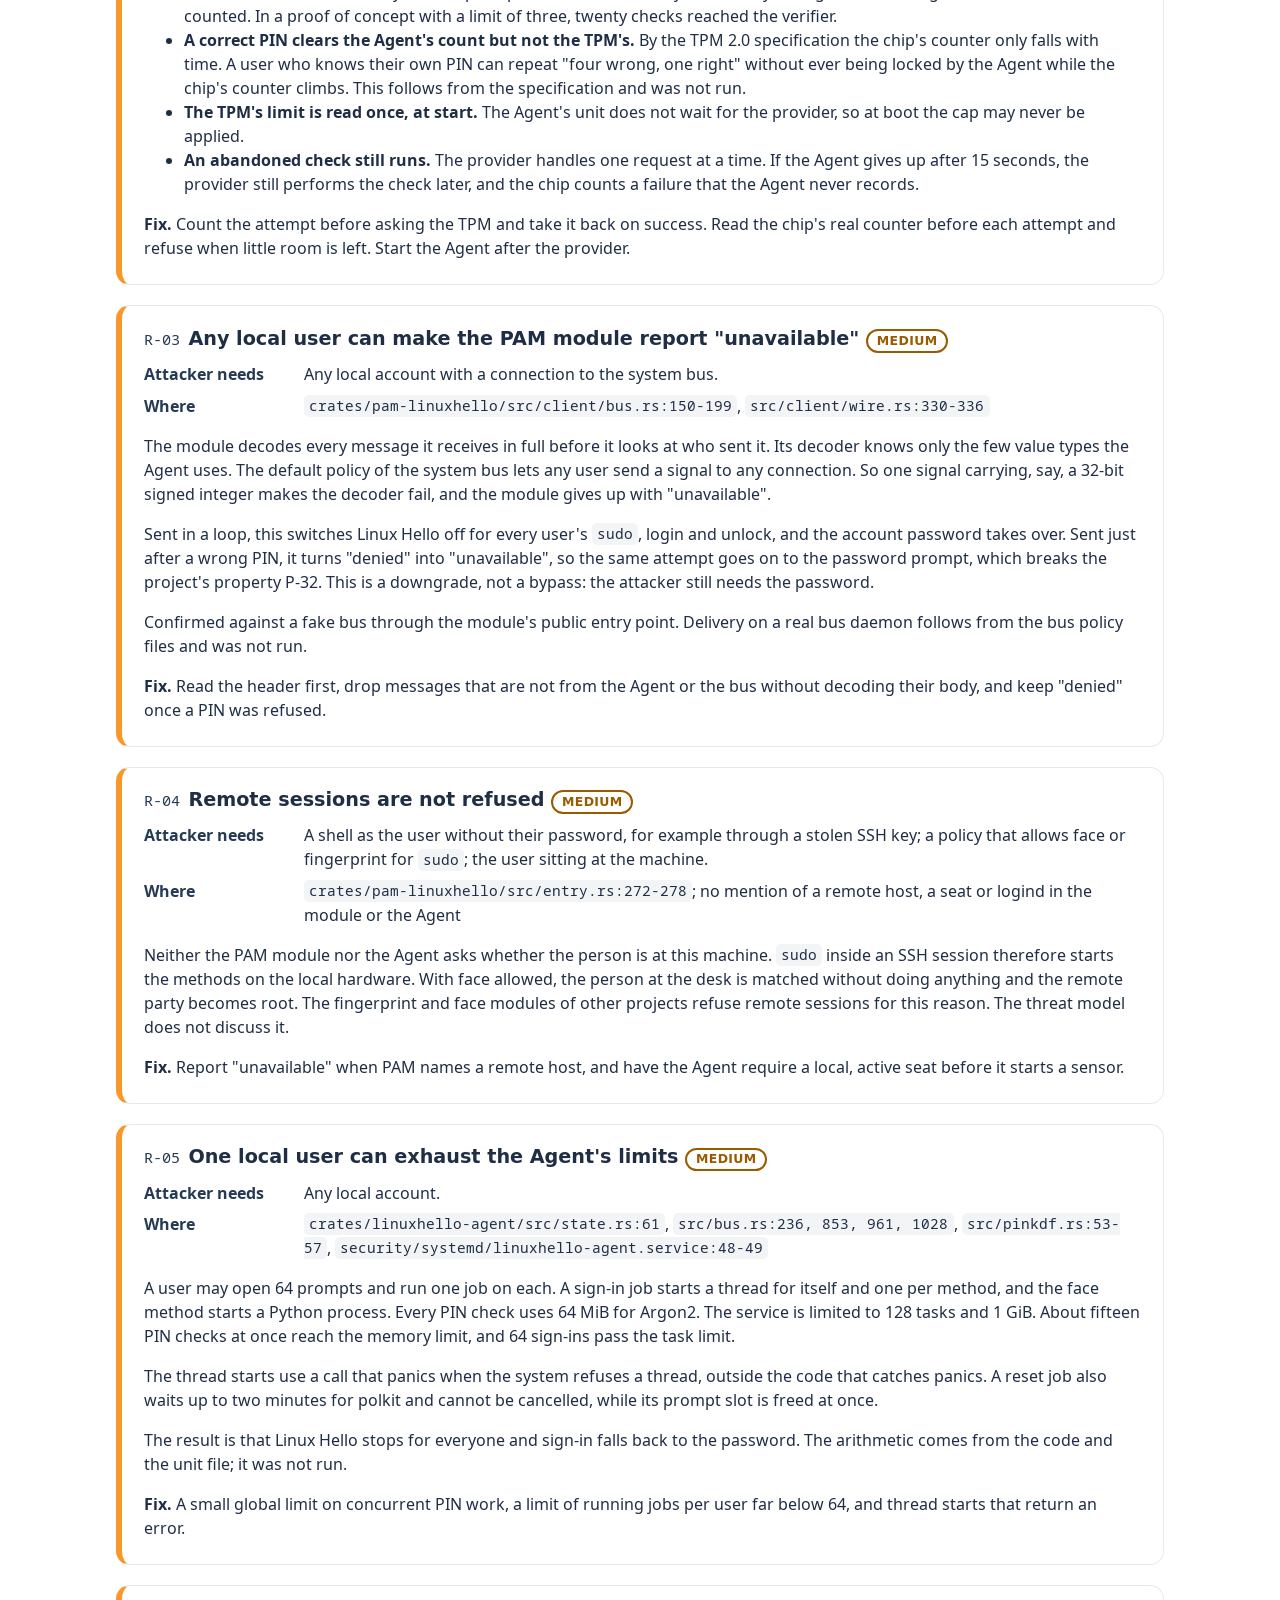
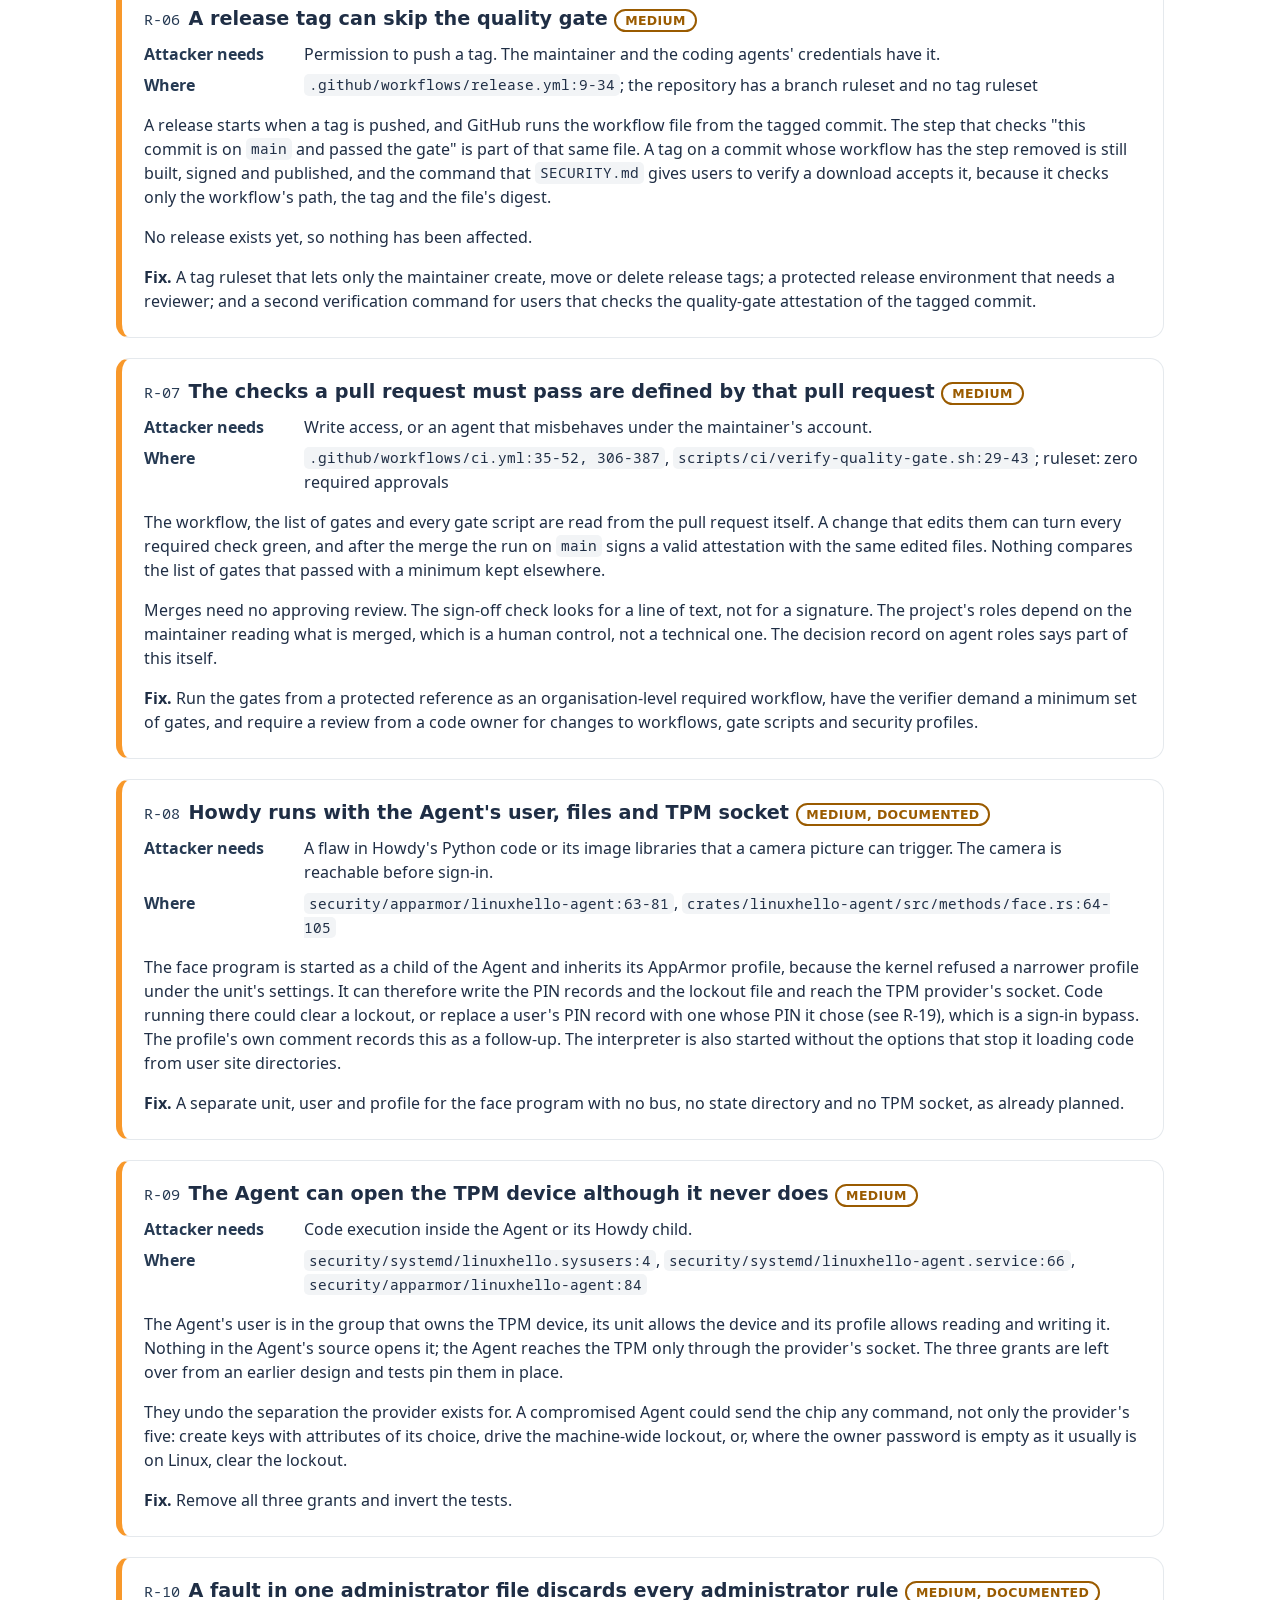
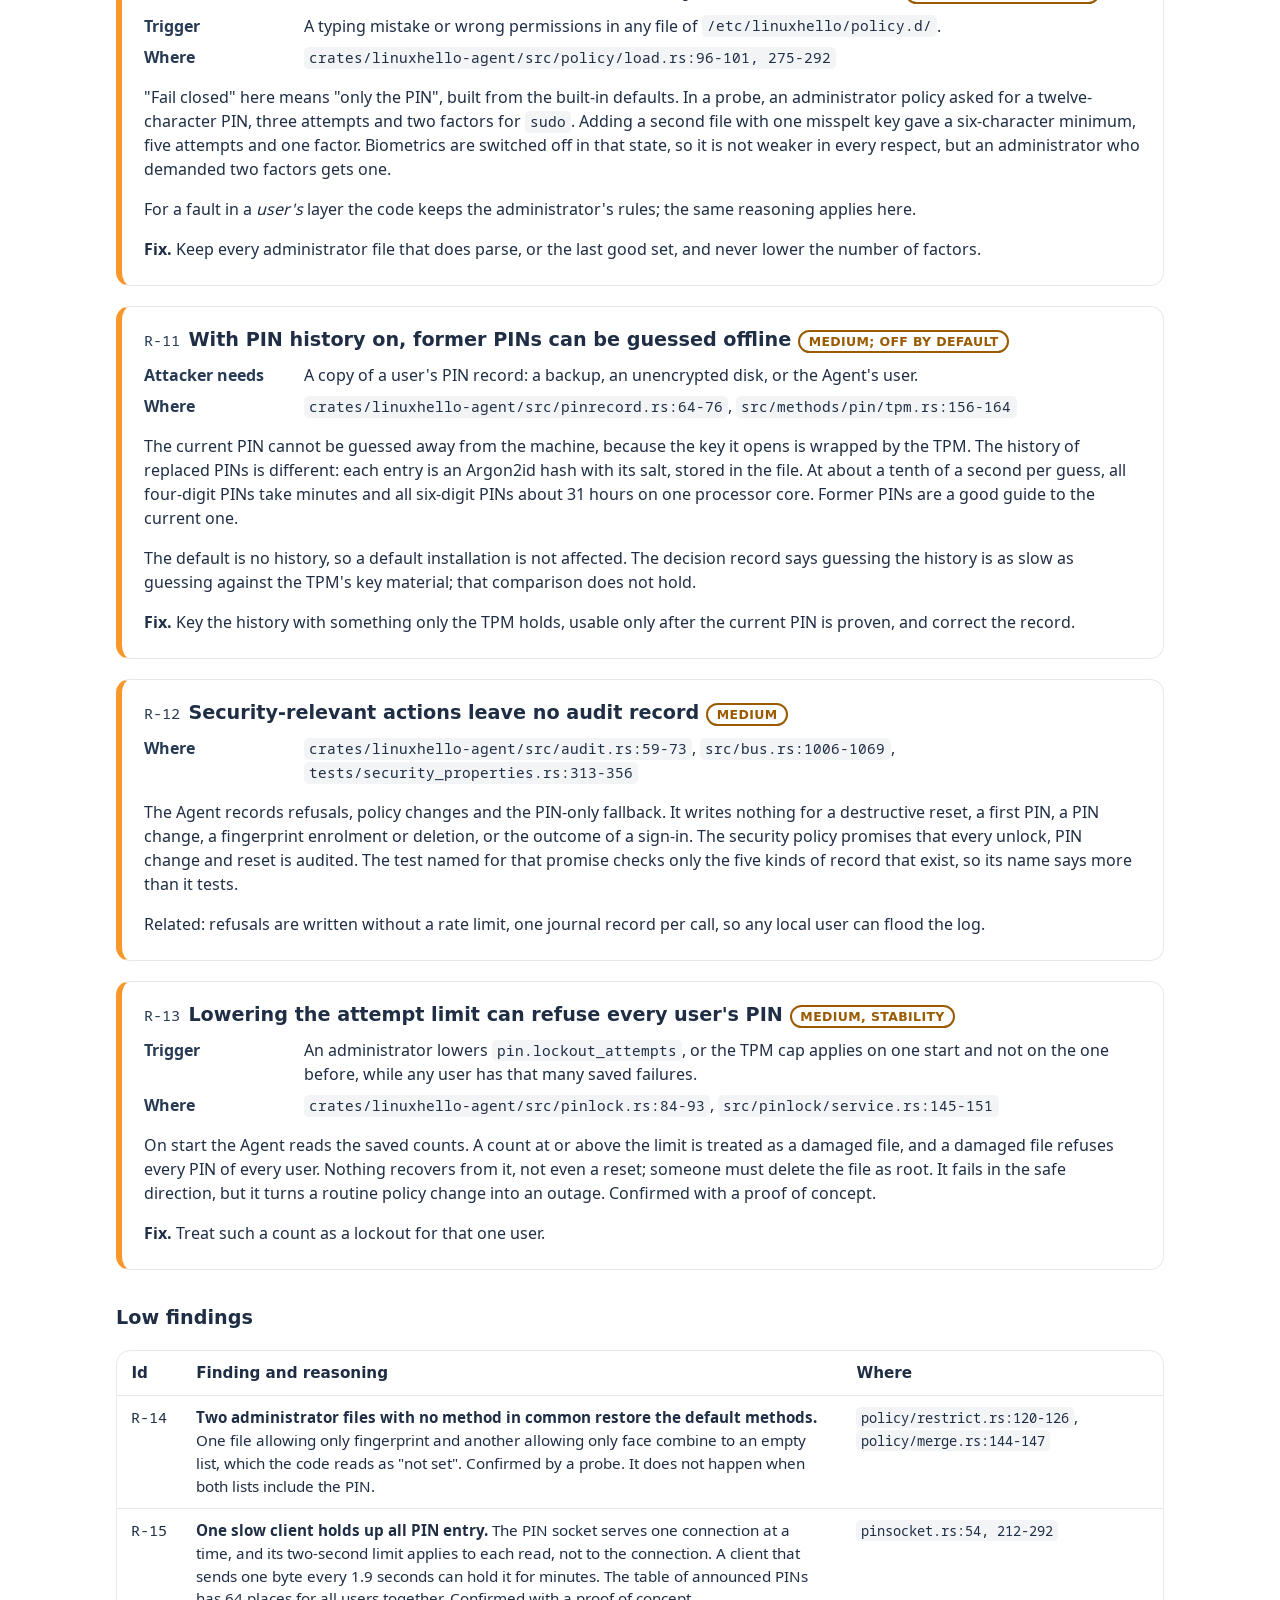
==== commit aab4b2ff: "security-review: R-11 and R-32 say what is done now that their pull requests are merged Assisted-by:" ====
--- a/security-review.html
+++ b/security-review.html
@@ -104,7 +104,7 @@
             <tr><td class="id"><a href="#r08">R-08</a></td><td>Howdy runs with the Agent's user, files and TPM socket</td><td><span class="st open">Open</span></td><td>None yet</td><td>Needs its own unit and profile, which is a larger piece of work.</td></tr>
             <tr><td class="id"><a href="#r09">R-09</a></td><td>The Agent can open the TPM device although it never does</td><td><span class="st fixed">Fixed</span></td><td><a href="https://github.com/LinuxHello/linux-hello/pull/382">#382</a></td><td>Nothing.</td></tr>
             <tr><td class="id"><a href="#r10">R-10</a></td><td>A fault in one administrator file discards every administrator rule</td><td><span class="st fixed">Fixed</span></td><td><a href="https://github.com/LinuxHello/linux-hello/pull/391">#391</a></td><td>Nothing.</td></tr>
-            <tr><td class="id"><a href="#r11">R-11</a></td><td>With PIN history on, former PINs can be guessed offline</td><td><span class="st partly">Partly fixed</span></td><td><a href="https://github.com/LinuxHello/linux-hello/pull/403">#403</a></td><td>The policy documentation now says what switching the history on costs (403, merged). A pull request in the architecture repository withdraws the wrong claim in the decision record. The history is off by default and nothing is kept then. Keying the entries with something only the TPM holds is not built.</td></tr>
+            <tr><td class="id"><a href="#r11">R-11</a></td><td>With PIN history on, former PINs can be guessed offline</td><td><span class="st partly">Partly fixed</span></td><td><a href="https://github.com/LinuxHello/linux-hello/pull/403">#403</a></td><td>The decision record no longer makes the wrong comparison, and the policy documentation says what switching the history on costs. The history is off by default and nothing is kept then. Keying the entries with something only the TPM holds is not built.</td></tr>
             <tr><td class="id"><a href="#r12">R-12</a></td><td>Security-relevant actions leave no audit record</td><td><span class="st fixed">Fixed</span></td><td><a href="https://github.com/LinuxHello/linux-hello/pull/393">#393</a>, <a href="https://github.com/LinuxHello/linux-hello/pull/399">#399</a></td><td>Nothing. Refusals are rate limited and counted, and the end of a sign-in, PIN set and change, enrolment and reset is audited.</td></tr>
             <tr><td class="id"><a href="#r13">R-13</a></td><td>Lowering the attempt limit can refuse every user's PIN</td><td><span class="st fixed">Fixed</span></td><td><a href="https://github.com/LinuxHello/linux-hello/pull/384">#384</a></td><td>Nothing.</td></tr>
             <tr><td class="id">R-14</td><td>Two administrator files with no method in common restore the default methods</td><td><span class="st fixed">Fixed</span></td><td><a href="https://github.com/LinuxHello/linux-hello/pull/391">#391</a></td><td>Nothing.</td></tr>
@@ -125,7 +125,7 @@
             <tr><td class="id">R-29</td><td>The TPM provider does not check its own confinement</td><td><span class="st partly">Partly fixed</span></td><td><a href="https://github.com/LinuxHello/linux-hello/pull/382">#382</a></td><td>The provider checks its profile, stops after repeated failures and restarts with a back-off. A watchdog is still missing.</td></tr>
             <tr><td class="id">R-30</td><td>The fingerprint rule for polkit matches on user id only</td><td><span class="st open">Open</span></td><td>None yet</td><td>Not yet done.</td></tr>
             <tr><td class="id">R-31</td><td>Dependency checks miss two lock files</td><td><span class="st partly">Partly fixed</span></td><td><a href="https://github.com/LinuxHello/linux-hello/pull/394">#394</a></td><td>Dependabot now watches them. The change to the advisory check is a workflow patch in the pull request, for the maintainer.</td></tr>
-            <tr><td class="id">R-32</td><td>Documents and code have drifted apart</td><td><span class="st partly">Partly fixed</span></td><td><a href="https://github.com/LinuxHello/linux-hello/pull/393">#393</a>, <a href="https://github.com/LinuxHello/linux-hello/pull/403">#403</a></td><td>The security policy file (393) and the policy and property documents (403) are corrected and merged. A pull request in the site repository corrects this site's homepage, and one in the architecture repository corrects the architecture notes.</td></tr>
+            <tr><td class="id">R-32</td><td>Documents and code have drifted apart</td><td><span class="st partly">Partly fixed</span></td><td><a href="https://github.com/LinuxHello/linux-hello/pull/393">#393</a>, <a href="https://github.com/LinuxHello/linux-hello/pull/403">#403</a></td><td>The security policy file, the policy and property documents, the architecture notes and this site's homepage are corrected. Still to do: the live merge settings against the script that sets them, the list of required checks in the agents' rules, and the pin of the architecture notes in the code repository.</td></tr>
             </tbody>
           </table>
         </div>
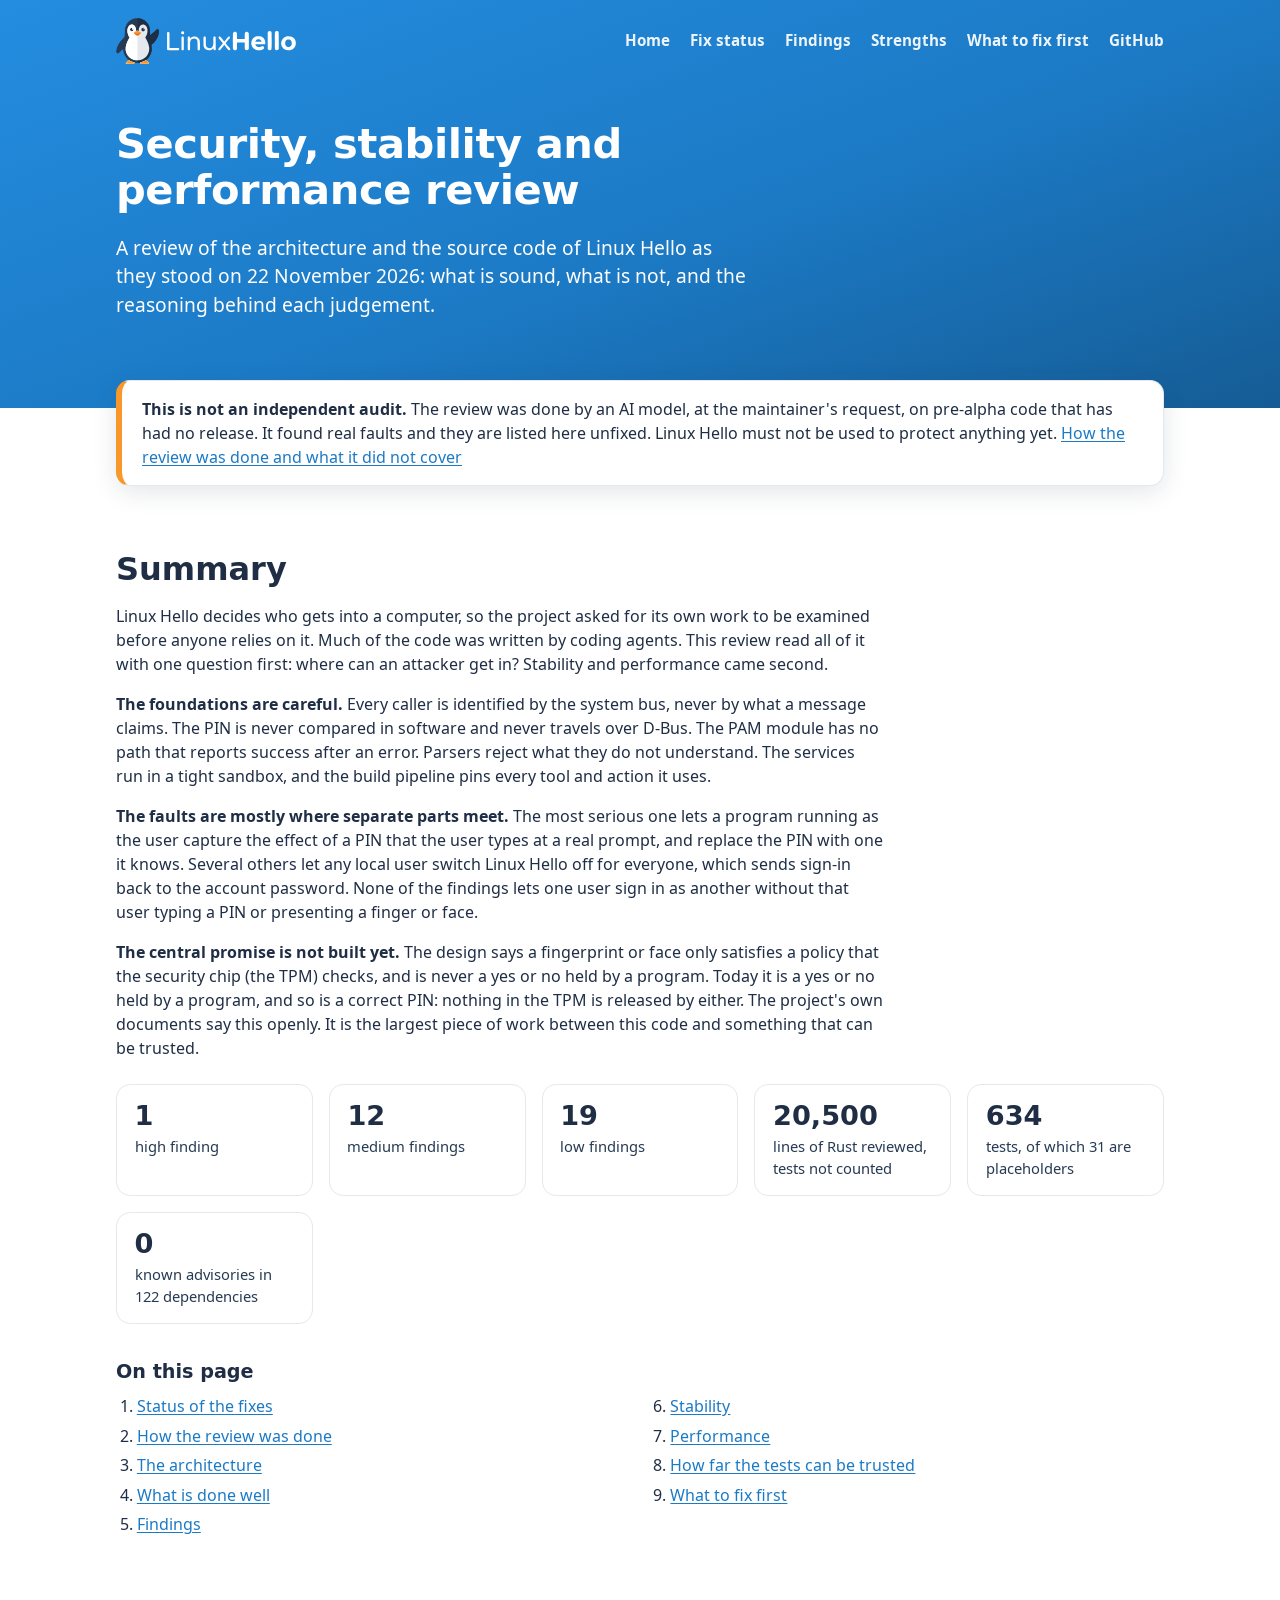
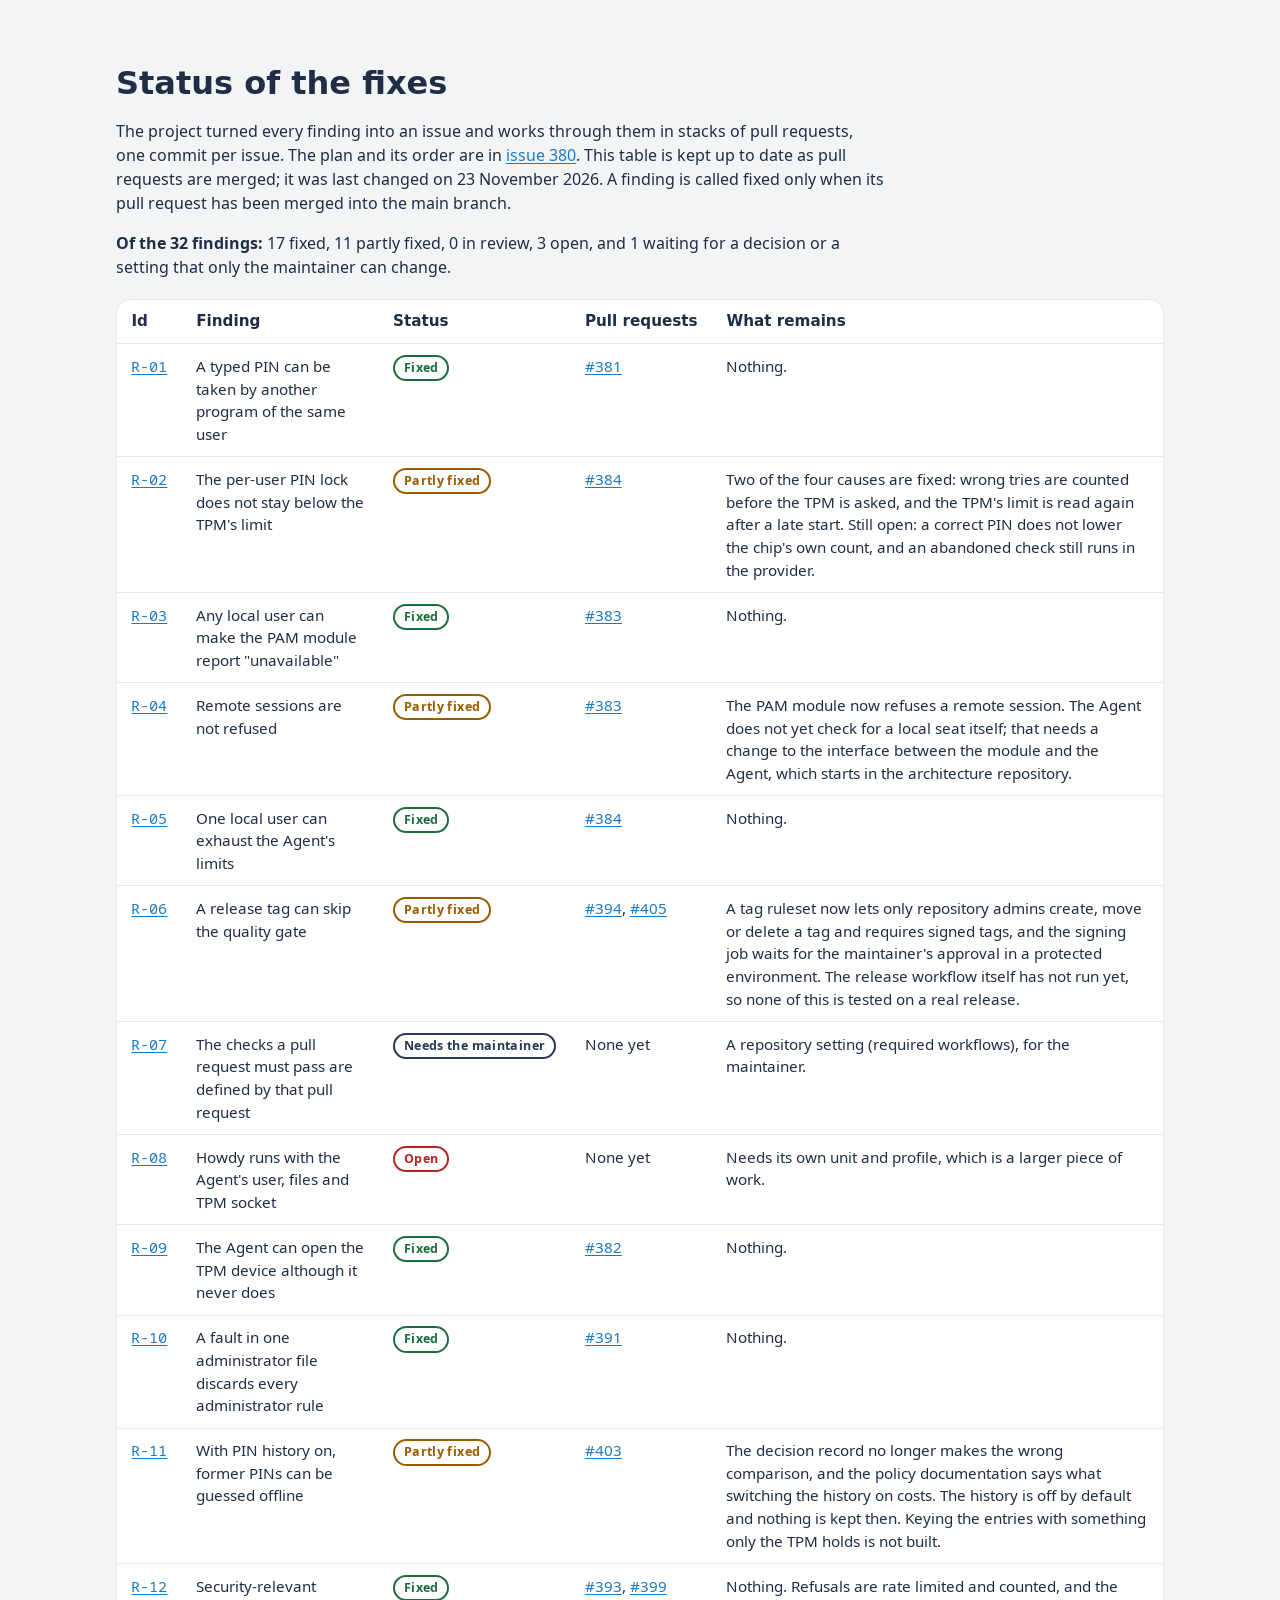
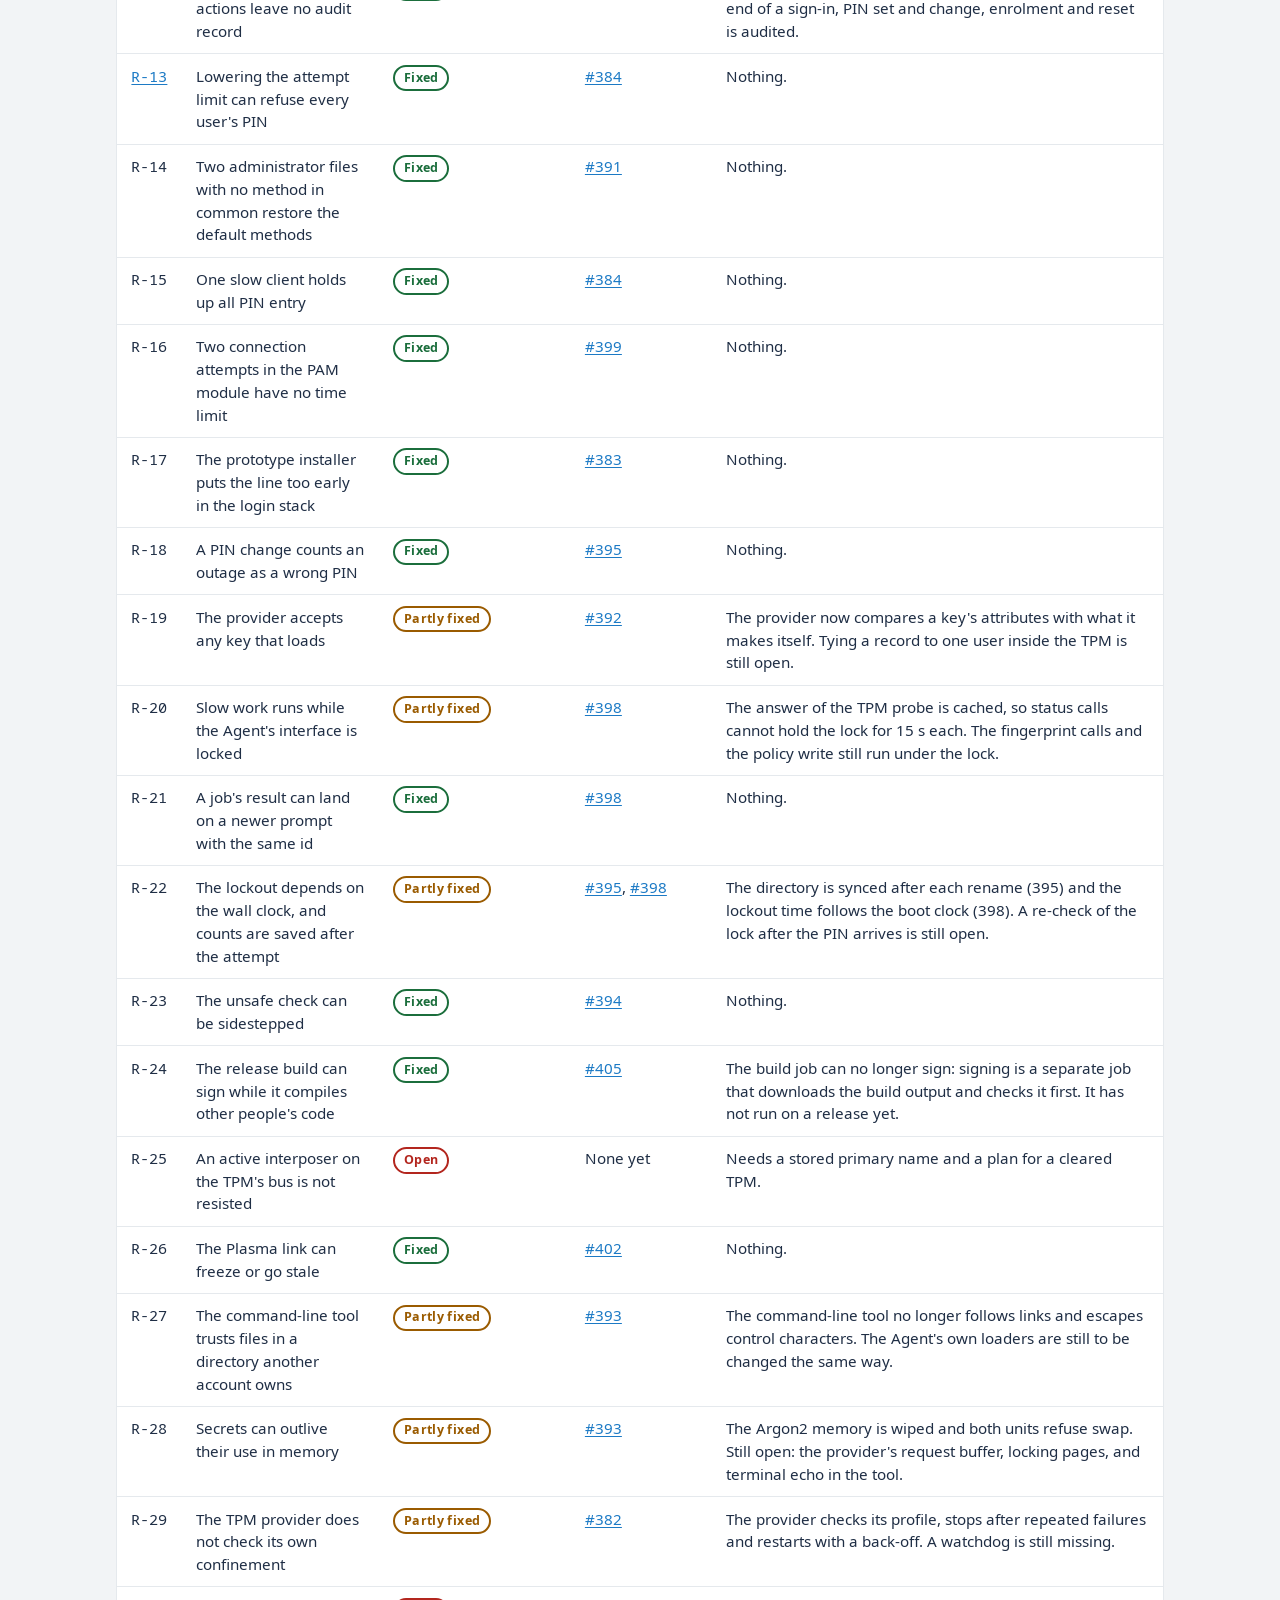
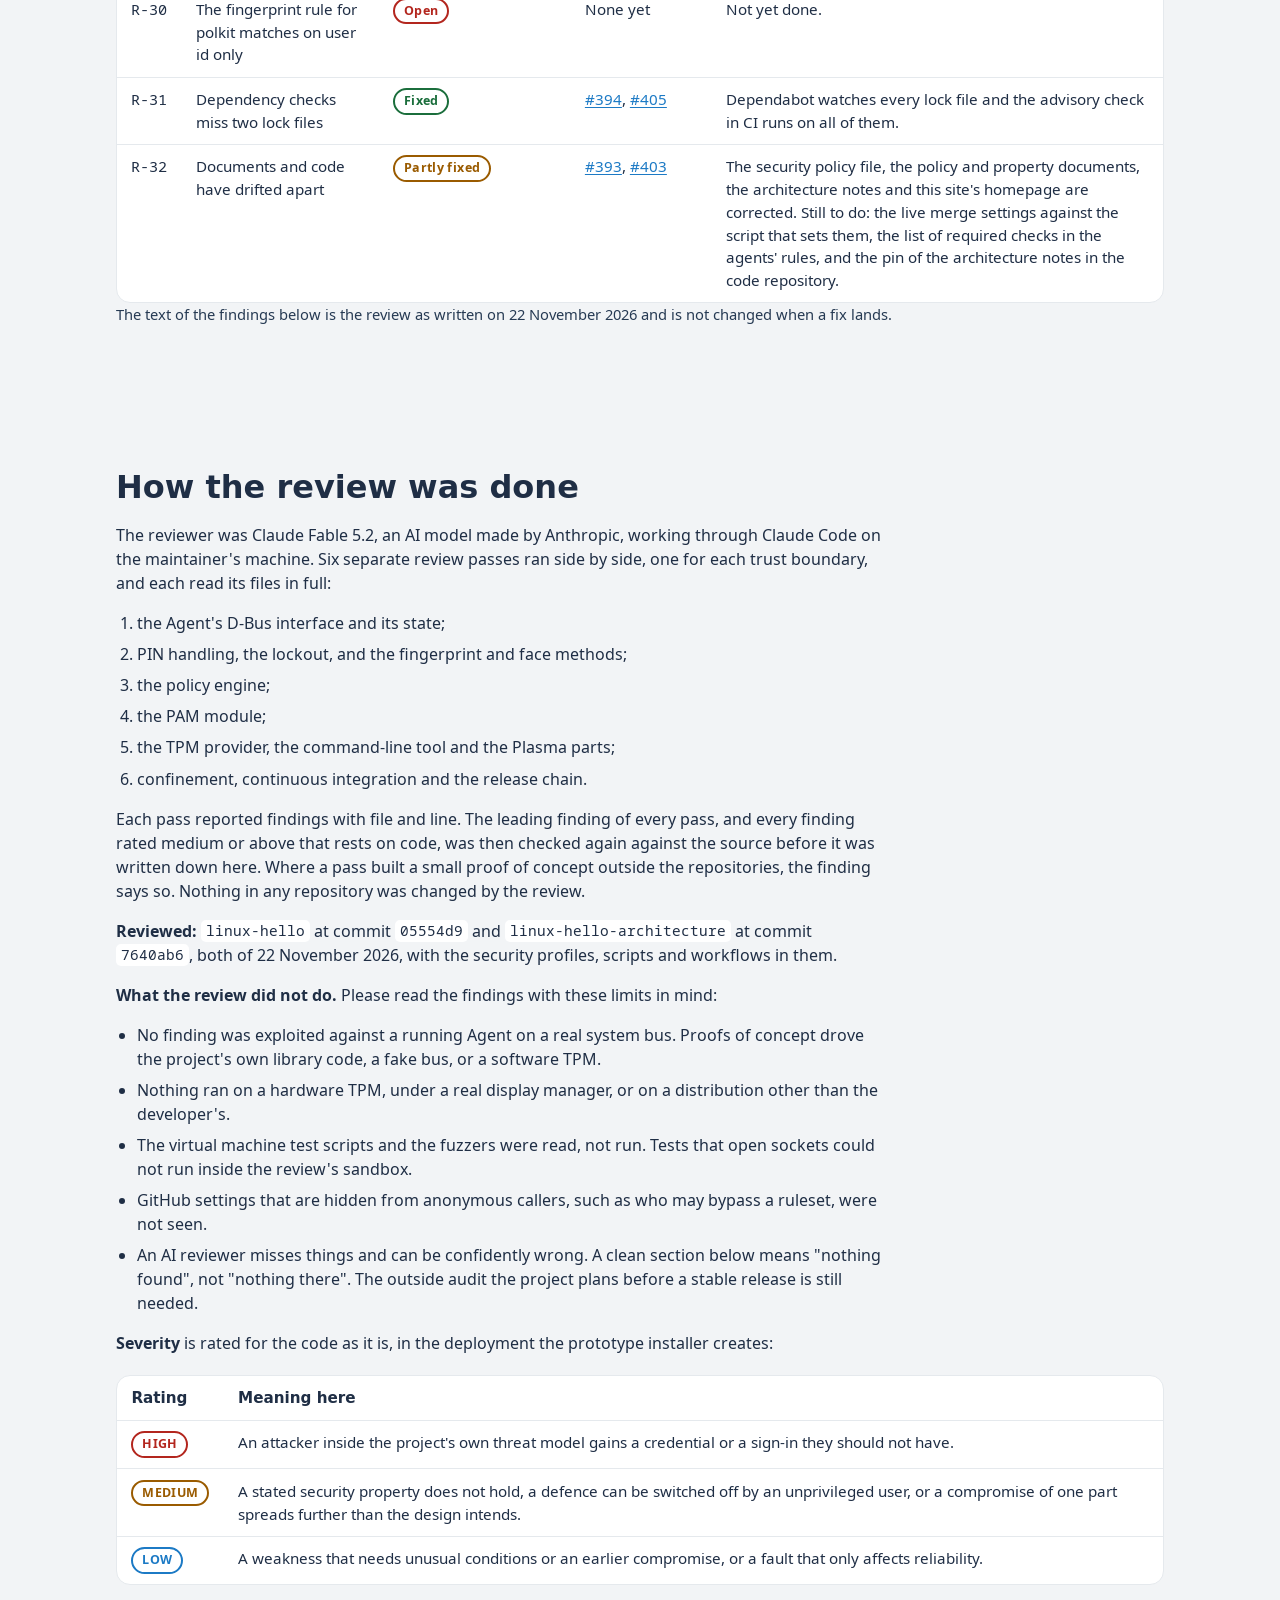
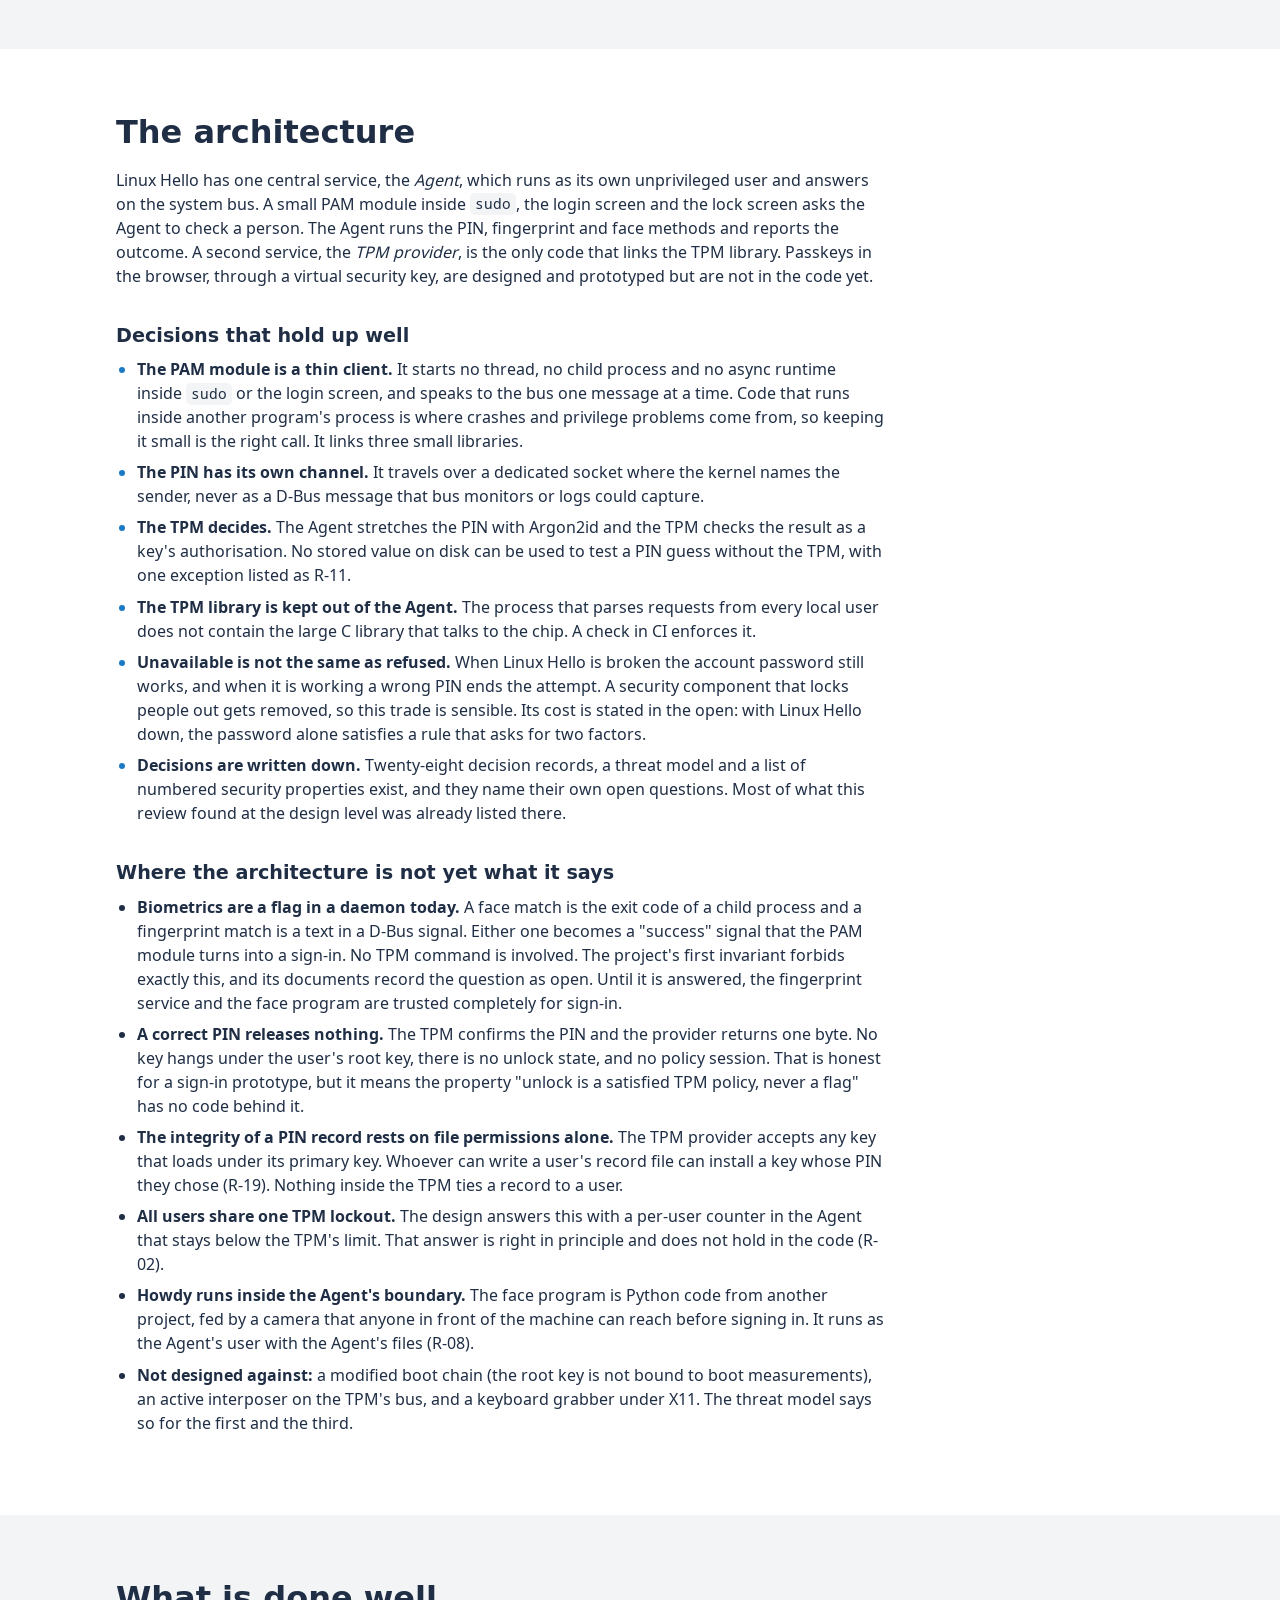
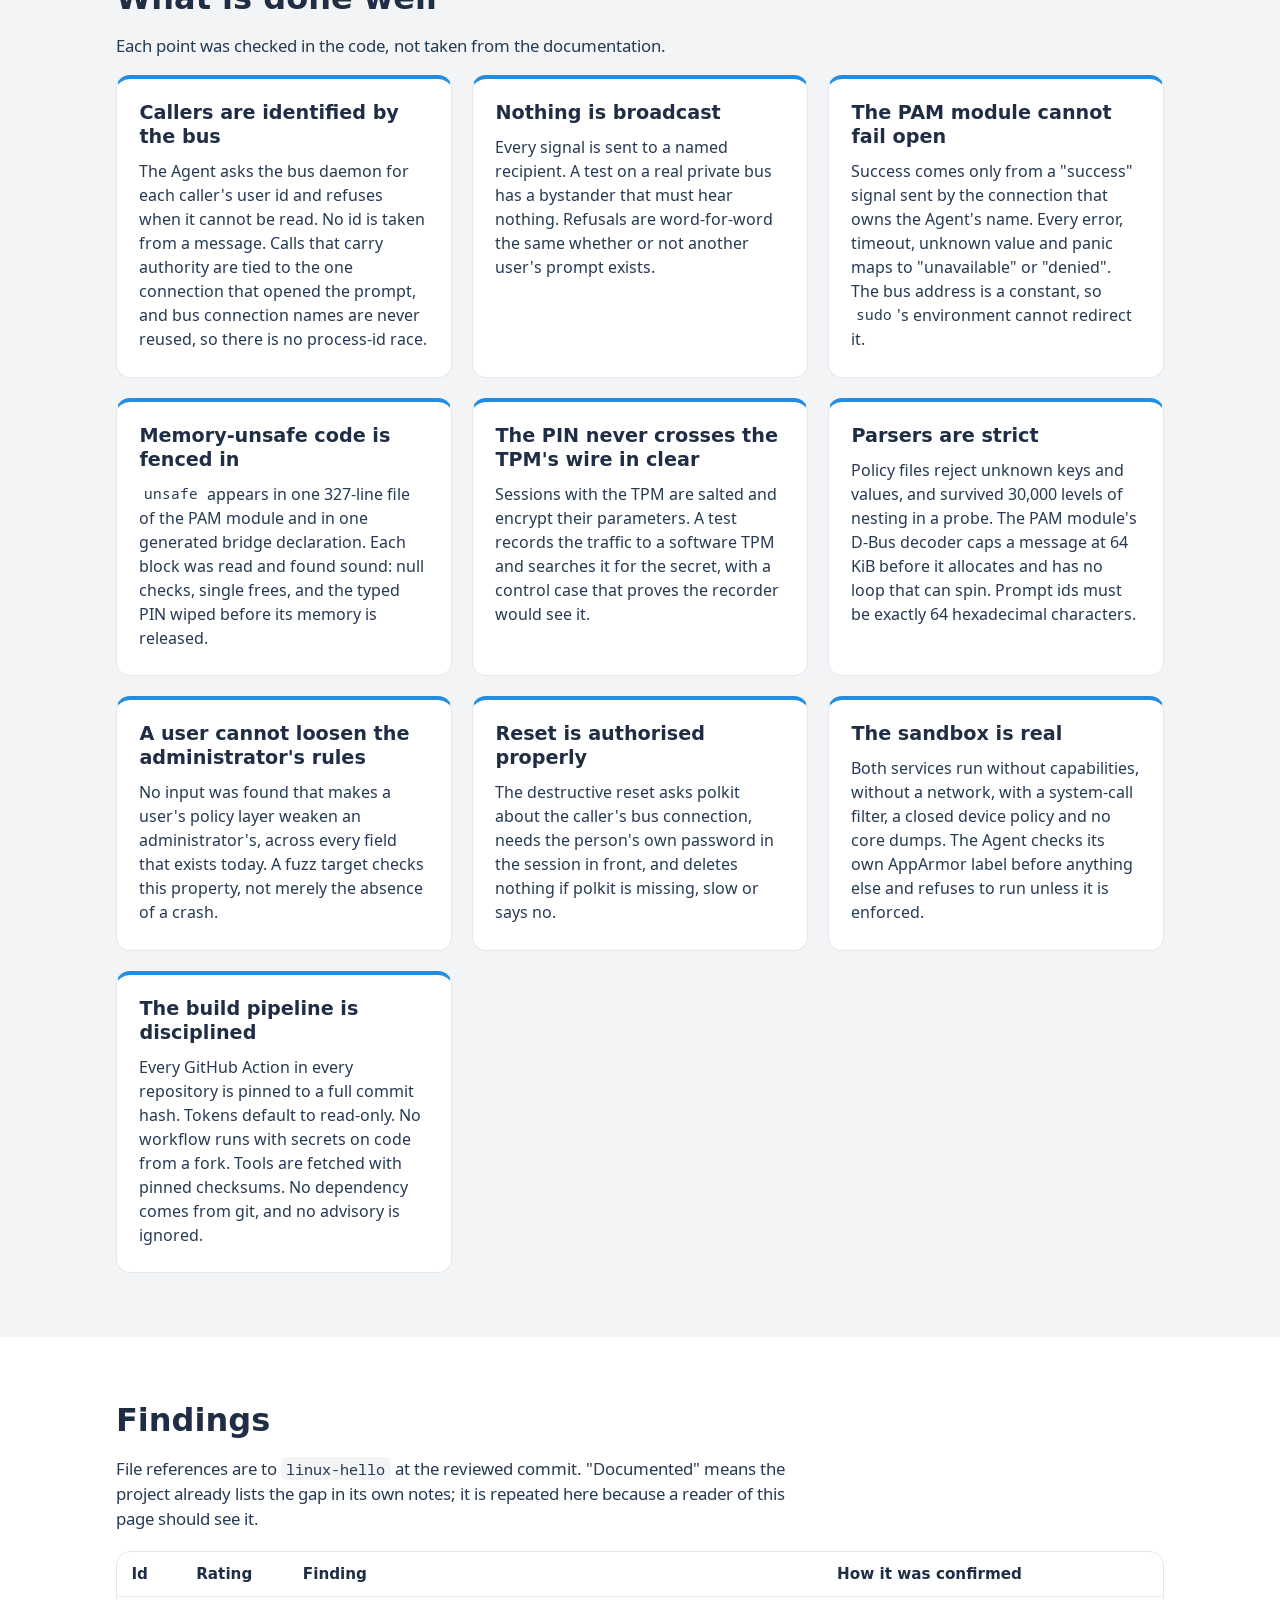
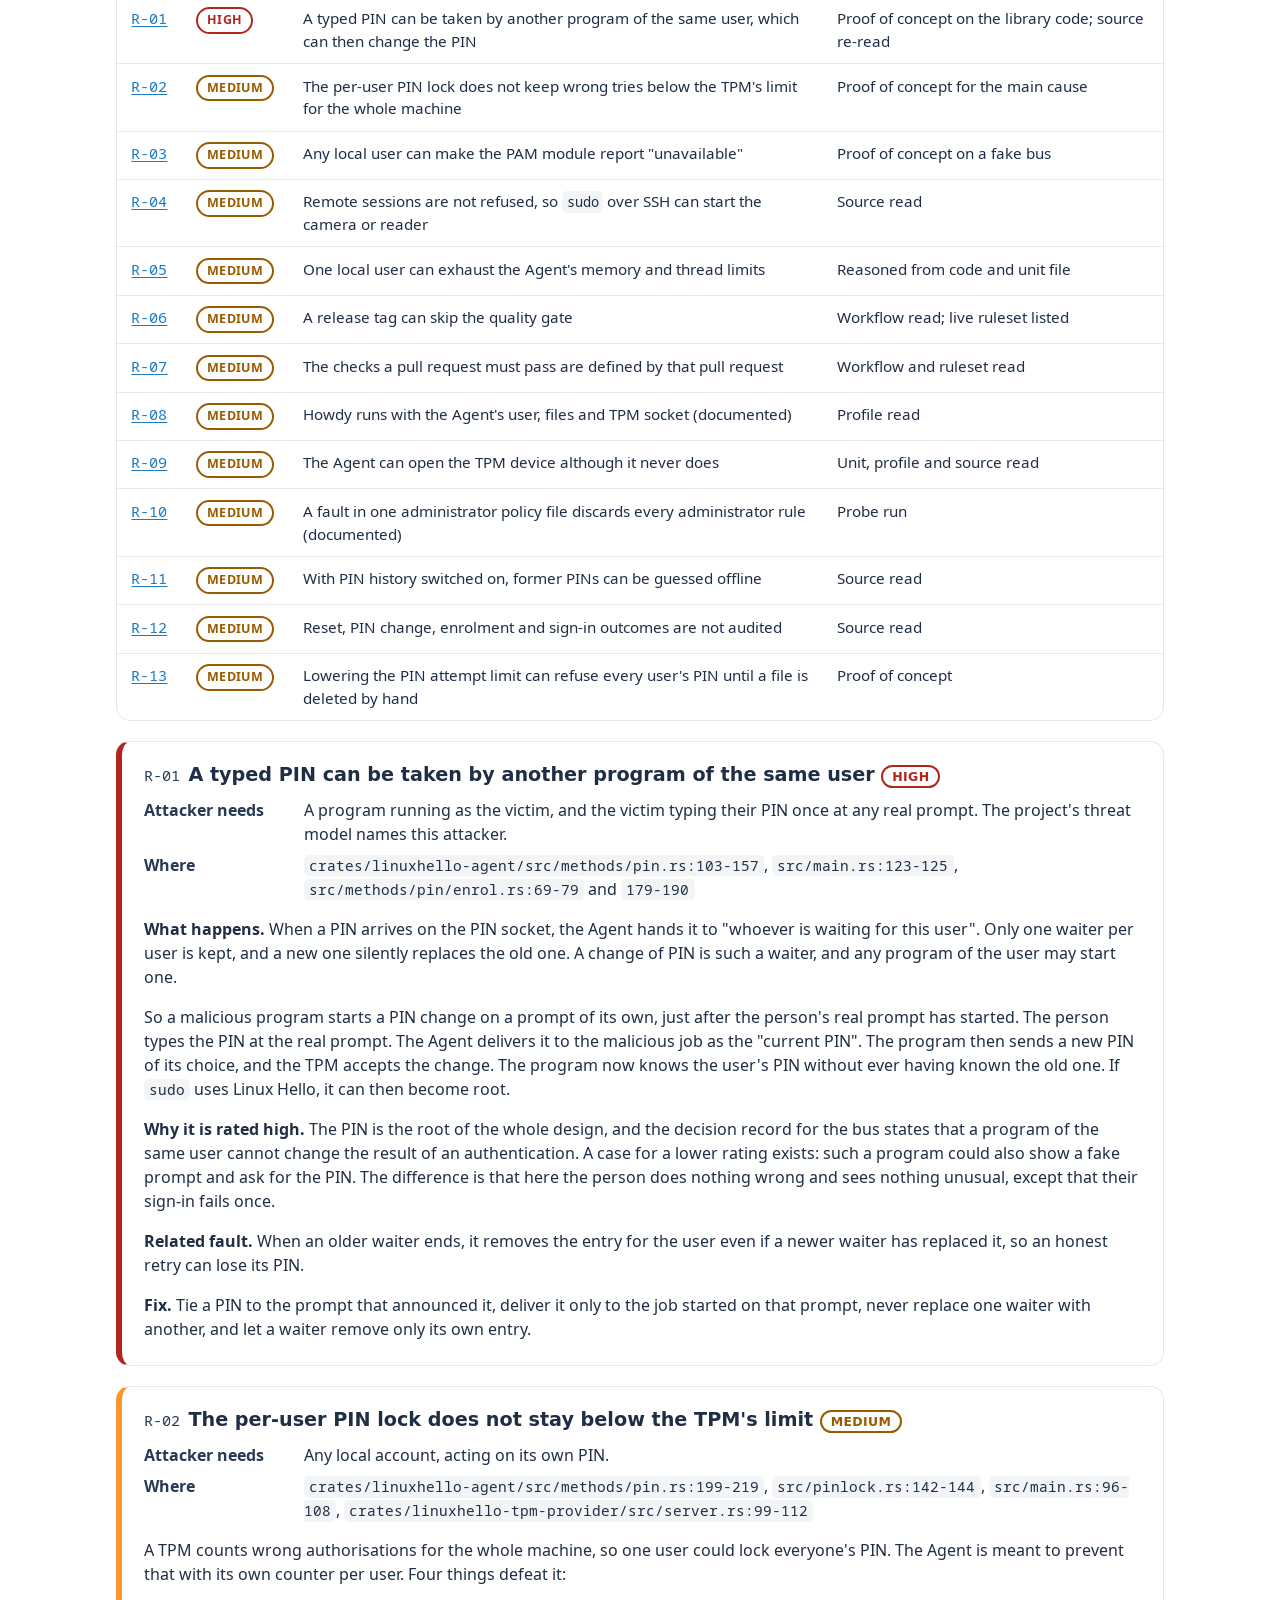
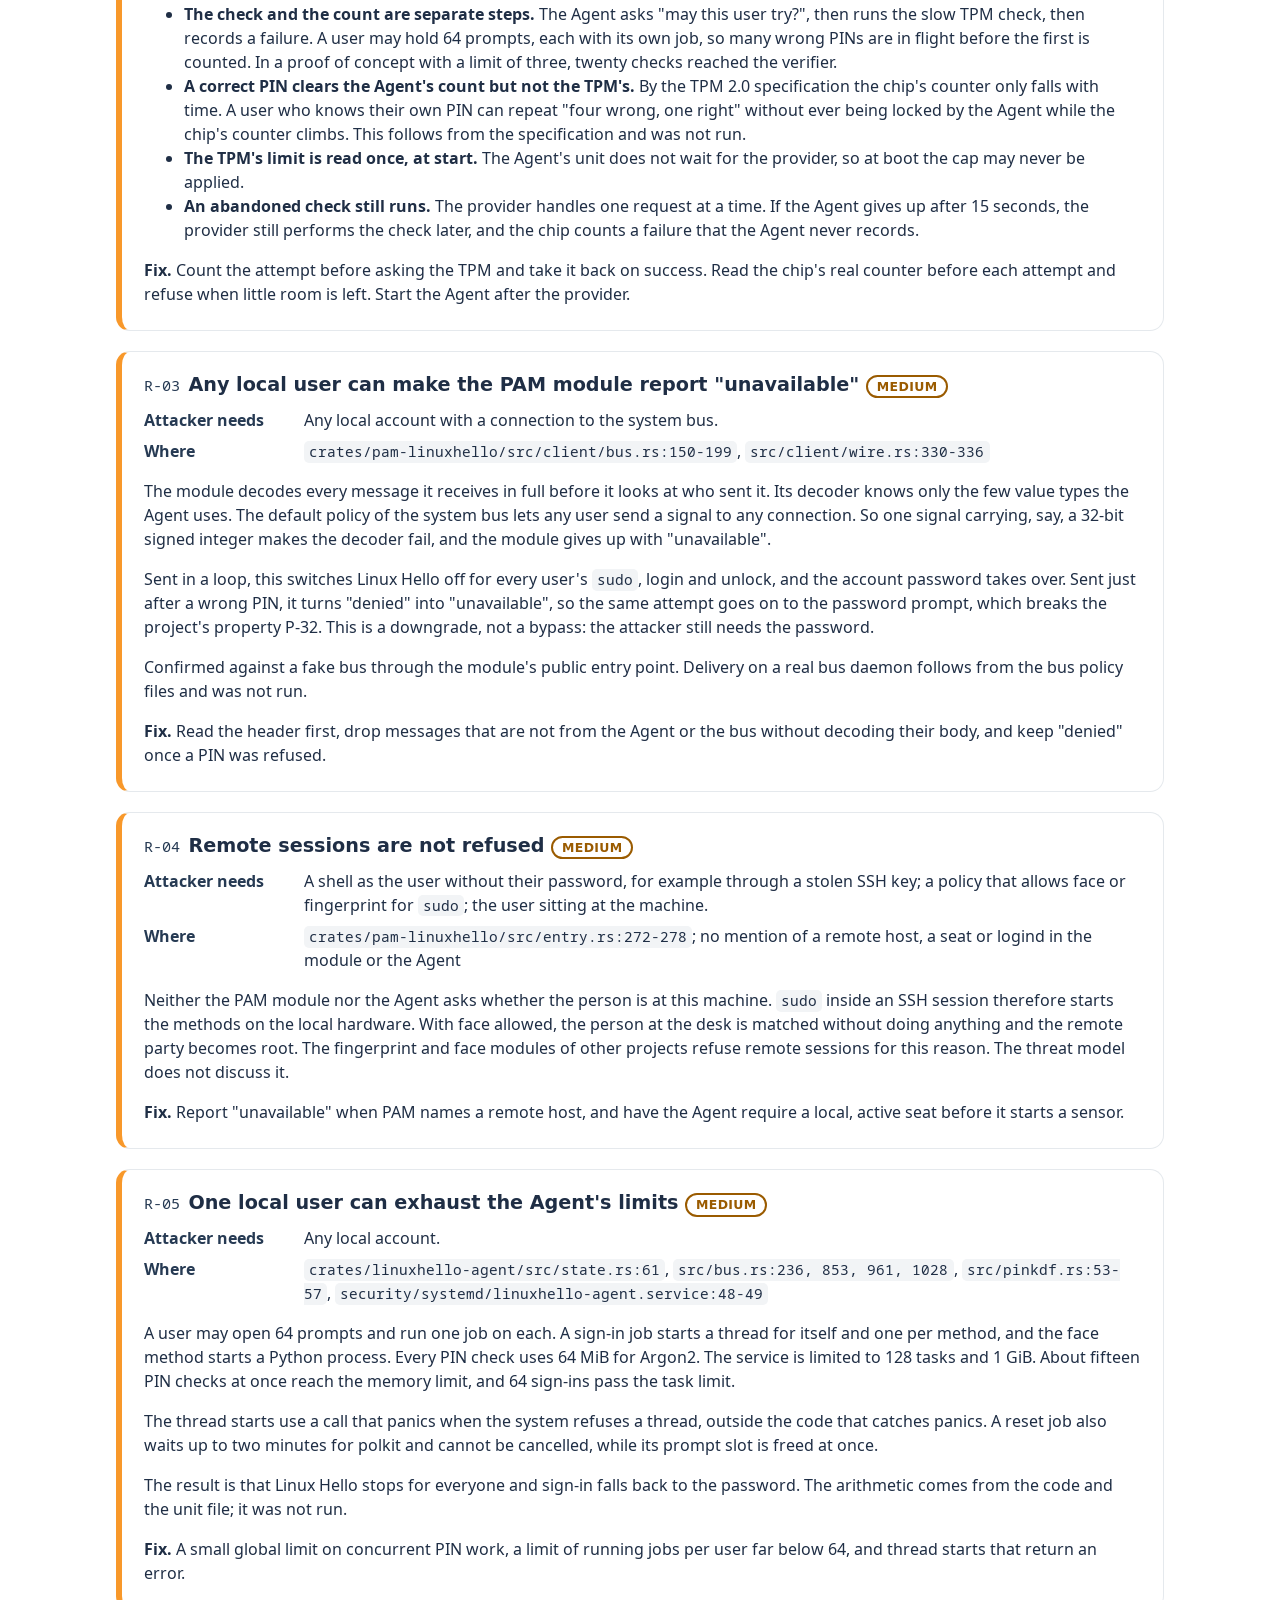
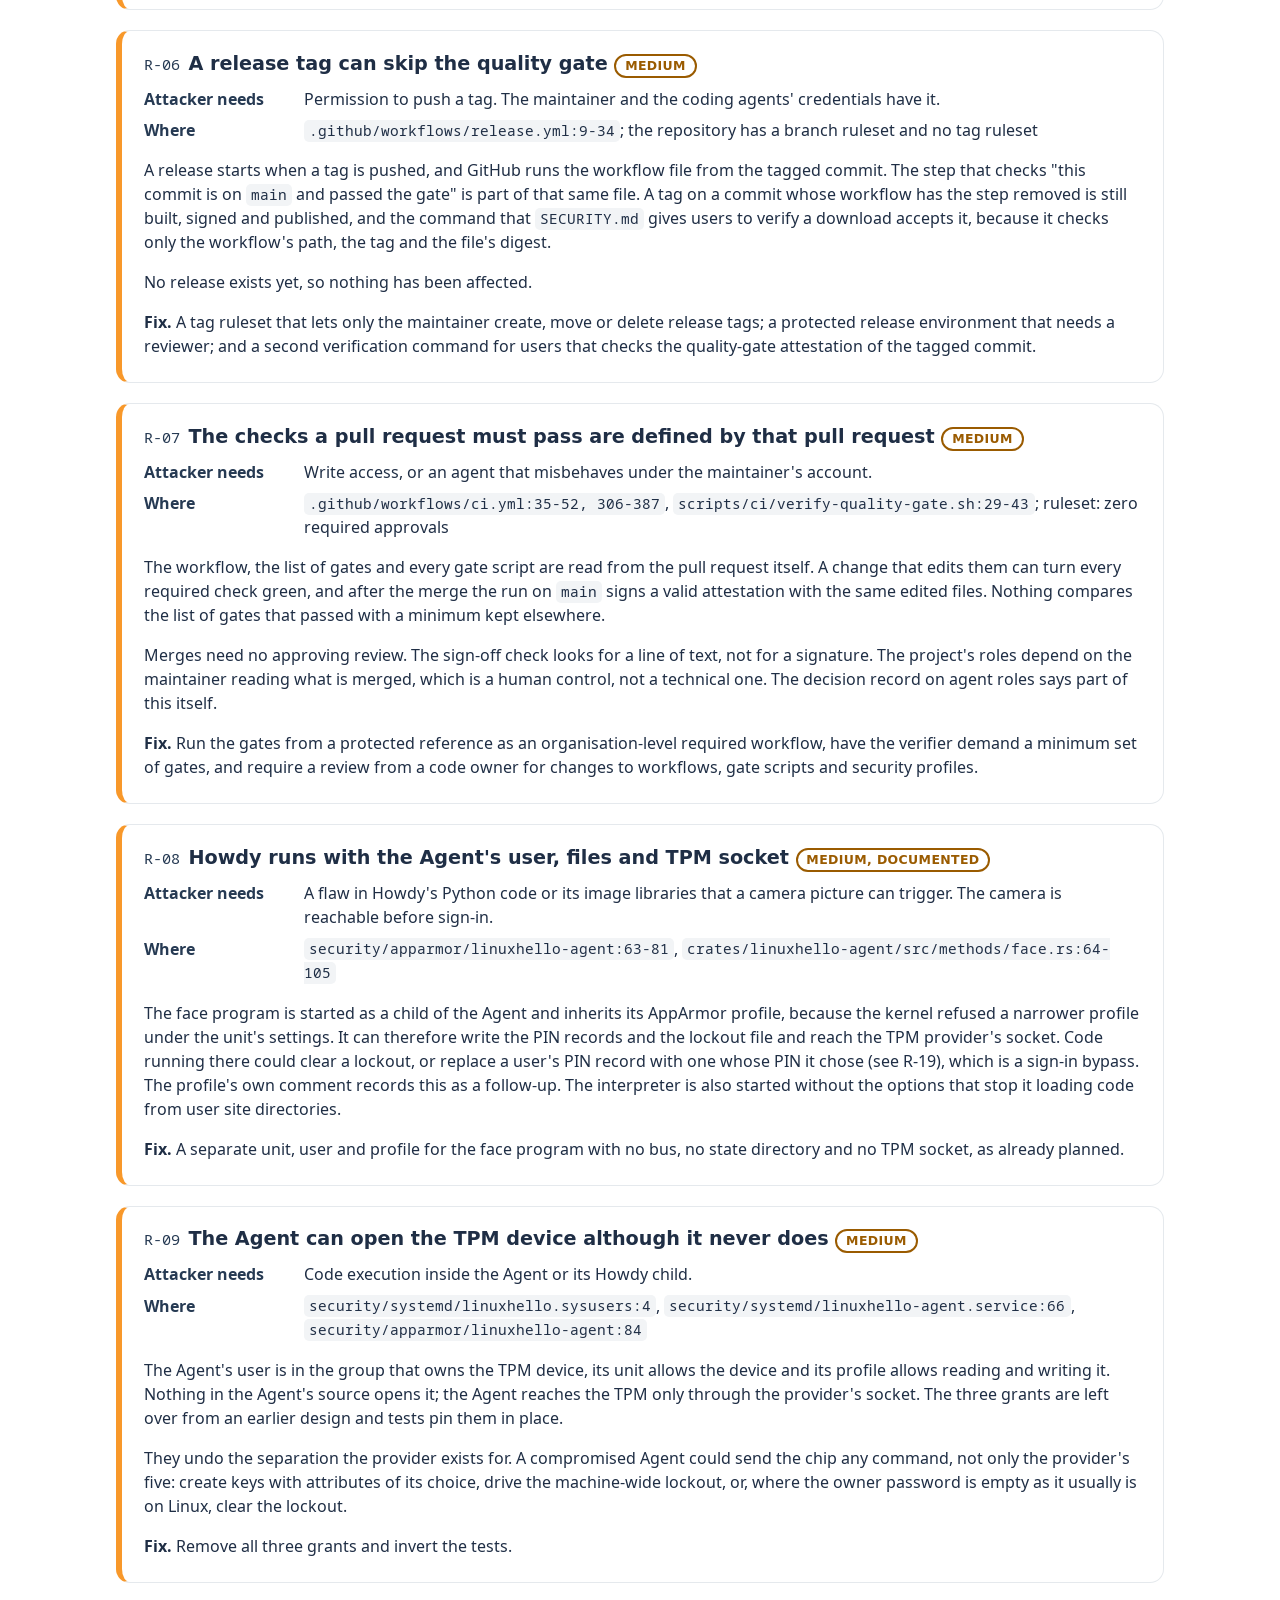
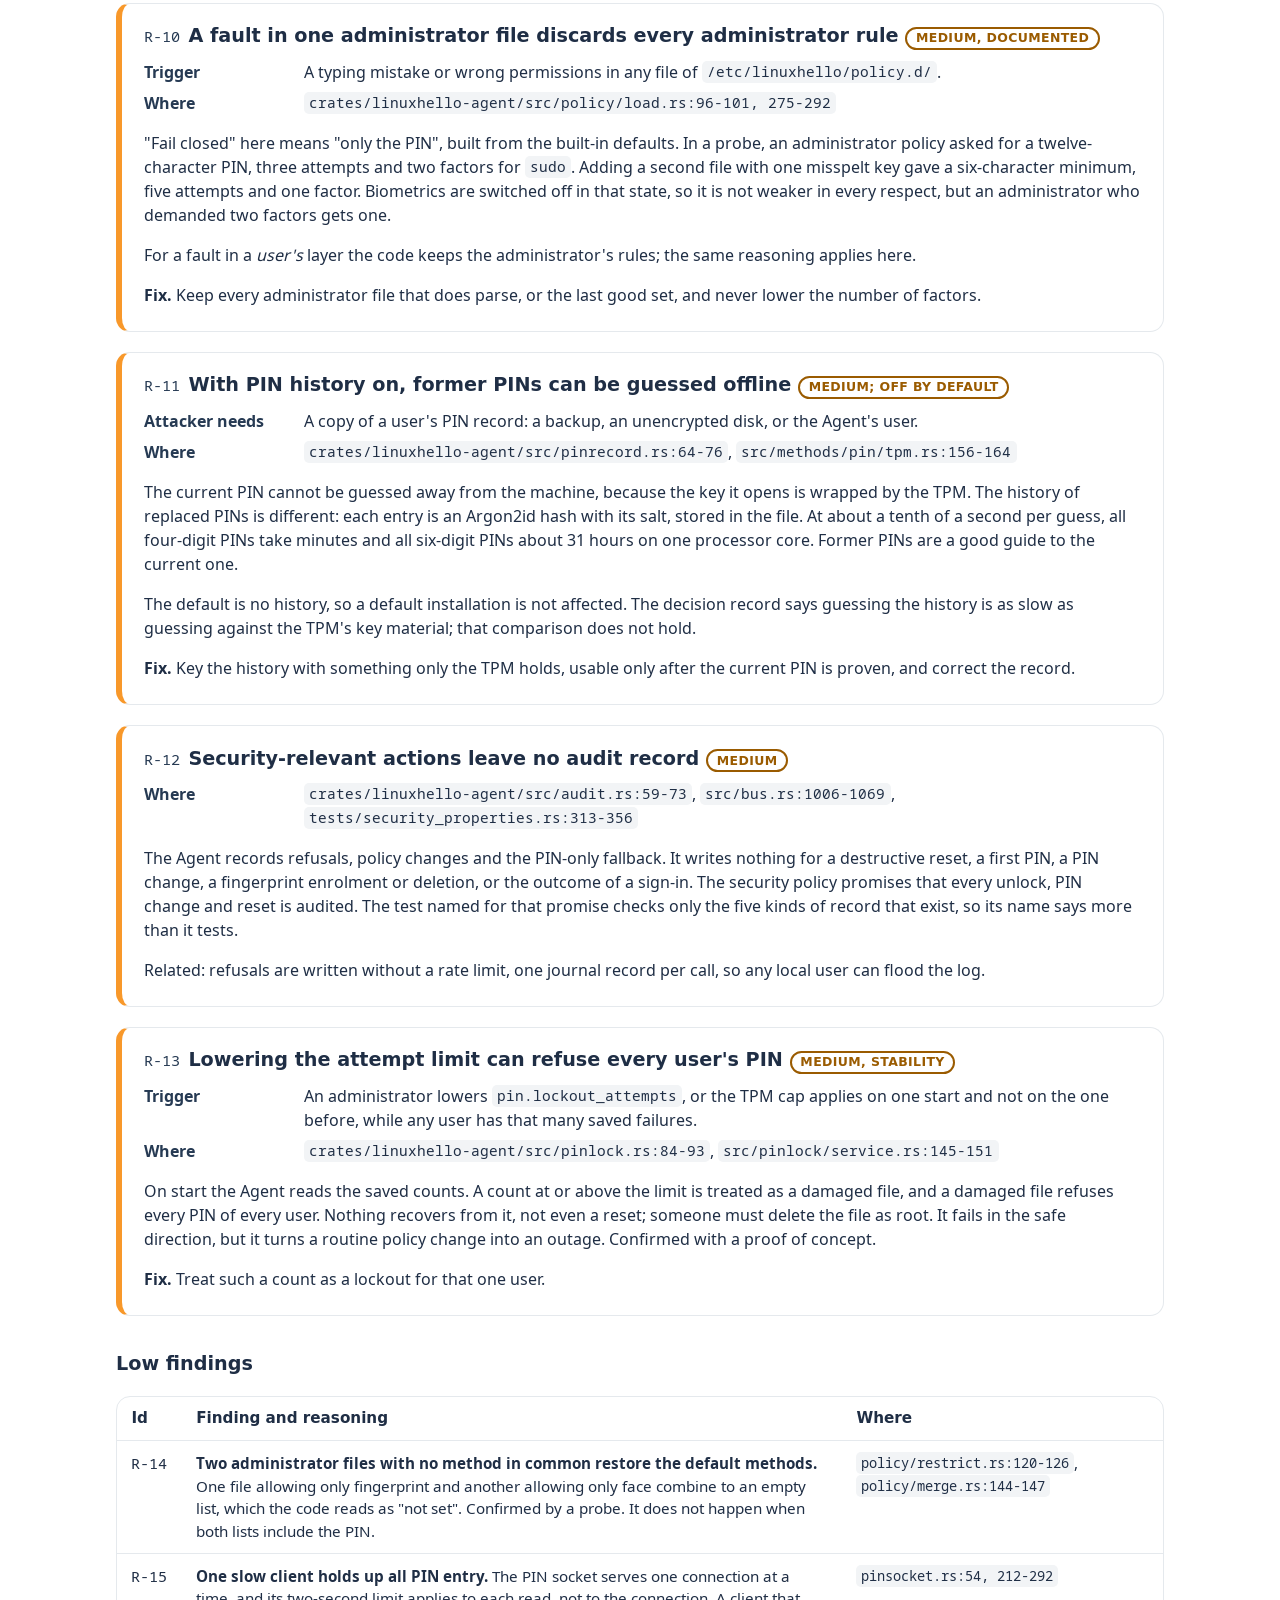
==== commit adea7fe7: "security-review: R-24 and R-31 are fixed, R-06 is partly fixed Assisted-by: Claude Code (claude-sonn" ====
--- a/security-review.html
+++ b/security-review.html
@@ -88,7 +88,7 @@
         <h2 id="fixes">Status of the fixes</h2>
         <div class="prose">
           <p>The project turned every finding into an issue and works through them in stacks of pull requests, one commit per issue. The plan and its order are in <a href="https://github.com/LinuxHello/linux-hello/issues/380">issue 380</a>. This table is kept up to date as pull requests are merged; it was last changed on 23 November 2026. A finding is called fixed only when its pull request has been merged into the main branch.</p>
-          <p><strong>Of the 32 findings:</strong> 15 fixed, 11 partly fixed, 0 in review, 3 open, and 3 waiting for a decision or a setting that only the maintainer can change.</p>
+          <p><strong>Of the 32 findings:</strong> 17 fixed, 11 partly fixed, 0 in review, 3 open, and 1 waiting for a decision or a setting that only the maintainer can change.</p>
         </div>
         <div class="scroll">
           <table>
@@ -99,7 +99,7 @@
             <tr><td class="id"><a href="#r03">R-03</a></td><td>Any local user can make the PAM module report "unavailable"</td><td><span class="st fixed">Fixed</span></td><td><a href="https://github.com/LinuxHello/linux-hello/pull/383">#383</a></td><td>Nothing.</td></tr>
             <tr><td class="id"><a href="#r04">R-04</a></td><td>Remote sessions are not refused</td><td><span class="st partly">Partly fixed</span></td><td><a href="https://github.com/LinuxHello/linux-hello/pull/383">#383</a></td><td>The PAM module now refuses a remote session. The Agent does not yet check for a local seat itself; that needs a change to the interface between the module and the Agent, which starts in the architecture repository.</td></tr>
             <tr><td class="id"><a href="#r05">R-05</a></td><td>One local user can exhaust the Agent's limits</td><td><span class="st fixed">Fixed</span></td><td><a href="https://github.com/LinuxHello/linux-hello/pull/384">#384</a></td><td>Nothing.</td></tr>
-            <tr><td class="id"><a href="#r06">R-06</a></td><td>A release tag can skip the quality gate</td><td><span class="st maint">Needs the maintainer</span></td><td><a href="https://github.com/LinuxHello/linux-hello/pull/394">#394</a></td><td>The workflow part is a patch in the pull request, and the tag ruleset is a repository setting. Both are for the maintainer.</td></tr>
+            <tr><td class="id"><a href="#r06">R-06</a></td><td>A release tag can skip the quality gate</td><td><span class="st partly">Partly fixed</span></td><td><a href="https://github.com/LinuxHello/linux-hello/pull/394">#394</a>, <a href="https://github.com/LinuxHello/linux-hello/pull/405">#405</a></td><td>A tag ruleset now lets only repository admins create, move or delete a tag and requires signed tags, and the signing job waits for the maintainer's approval in a protected environment. The release workflow itself has not run yet, so none of this is tested on a real release.</td></tr>
             <tr><td class="id"><a href="#r07">R-07</a></td><td>The checks a pull request must pass are defined by that pull request</td><td><span class="st maint">Needs the maintainer</span></td><td>None yet</td><td>A repository setting (required workflows), for the maintainer.</td></tr>
             <tr><td class="id"><a href="#r08">R-08</a></td><td>Howdy runs with the Agent's user, files and TPM socket</td><td><span class="st open">Open</span></td><td>None yet</td><td>Needs its own unit and profile, which is a larger piece of work.</td></tr>
             <tr><td class="id"><a href="#r09">R-09</a></td><td>The Agent can open the TPM device although it never does</td><td><span class="st fixed">Fixed</span></td><td><a href="https://github.com/LinuxHello/linux-hello/pull/382">#382</a></td><td>Nothing.</td></tr>
@@ -117,14 +117,14 @@
             <tr><td class="id">R-21</td><td>A job's result can land on a newer prompt with the same id</td><td><span class="st fixed">Fixed</span></td><td><a href="https://github.com/LinuxHello/linux-hello/pull/398">#398</a></td><td>Nothing.</td></tr>
             <tr><td class="id">R-22</td><td>The lockout depends on the wall clock, and counts are saved after the attempt</td><td><span class="st partly">Partly fixed</span></td><td><a href="https://github.com/LinuxHello/linux-hello/pull/395">#395</a>, <a href="https://github.com/LinuxHello/linux-hello/pull/398">#398</a></td><td>The directory is synced after each rename (395) and the lockout time follows the boot clock (398). A re-check of the lock after the PIN arrives is still open.</td></tr>
             <tr><td class="id">R-23</td><td>The unsafe check can be sidestepped</td><td><span class="st fixed">Fixed</span></td><td><a href="https://github.com/LinuxHello/linux-hello/pull/394">#394</a></td><td>Nothing.</td></tr>
-            <tr><td class="id">R-24</td><td>The release build can sign while it compiles other people's code</td><td><span class="st maint">Needs the maintainer</span></td><td><a href="https://github.com/LinuxHello/linux-hello/pull/394">#394</a></td><td>A patch is in the pull request; workflow files need a token the project's agents do not have.</td></tr>
+            <tr><td class="id">R-24</td><td>The release build can sign while it compiles other people's code</td><td><span class="st fixed">Fixed</span></td><td><a href="https://github.com/LinuxHello/linux-hello/pull/405">#405</a></td><td>The build job can no longer sign: signing is a separate job that downloads the build output and checks it first. It has not run on a release yet.</td></tr>
             <tr><td class="id">R-25</td><td>An active interposer on the TPM's bus is not resisted</td><td><span class="st open">Open</span></td><td>None yet</td><td>Needs a stored primary name and a plan for a cleared TPM.</td></tr>
             <tr><td class="id">R-26</td><td>The Plasma link can freeze or go stale</td><td><span class="st fixed">Fixed</span></td><td><a href="https://github.com/LinuxHello/linux-hello/pull/402">#402</a></td><td>Nothing.</td></tr>
             <tr><td class="id">R-27</td><td>The command-line tool trusts files in a directory another account owns</td><td><span class="st partly">Partly fixed</span></td><td><a href="https://github.com/LinuxHello/linux-hello/pull/393">#393</a></td><td>The command-line tool no longer follows links and escapes control characters. The Agent's own loaders are still to be changed the same way.</td></tr>
             <tr><td class="id">R-28</td><td>Secrets can outlive their use in memory</td><td><span class="st partly">Partly fixed</span></td><td><a href="https://github.com/LinuxHello/linux-hello/pull/393">#393</a></td><td>The Argon2 memory is wiped and both units refuse swap. Still open: the provider's request buffer, locking pages, and terminal echo in the tool.</td></tr>
             <tr><td class="id">R-29</td><td>The TPM provider does not check its own confinement</td><td><span class="st partly">Partly fixed</span></td><td><a href="https://github.com/LinuxHello/linux-hello/pull/382">#382</a></td><td>The provider checks its profile, stops after repeated failures and restarts with a back-off. A watchdog is still missing.</td></tr>
             <tr><td class="id">R-30</td><td>The fingerprint rule for polkit matches on user id only</td><td><span class="st open">Open</span></td><td>None yet</td><td>Not yet done.</td></tr>
-            <tr><td class="id">R-31</td><td>Dependency checks miss two lock files</td><td><span class="st partly">Partly fixed</span></td><td><a href="https://github.com/LinuxHello/linux-hello/pull/394">#394</a></td><td>Dependabot now watches them. The change to the advisory check is a workflow patch in the pull request, for the maintainer.</td></tr>
+            <tr><td class="id">R-31</td><td>Dependency checks miss two lock files</td><td><span class="st fixed">Fixed</span></td><td><a href="https://github.com/LinuxHello/linux-hello/pull/394">#394</a>, <a href="https://github.com/LinuxHello/linux-hello/pull/405">#405</a></td><td>Dependabot watches every lock file and the advisory check in CI runs on all of them.</td></tr>
             <tr><td class="id">R-32</td><td>Documents and code have drifted apart</td><td><span class="st partly">Partly fixed</span></td><td><a href="https://github.com/LinuxHello/linux-hello/pull/393">#393</a>, <a href="https://github.com/LinuxHello/linux-hello/pull/403">#403</a></td><td>The security policy file, the policy and property documents, the architecture notes and this site's homepage are corrected. Still to do: the live merge settings against the script that sets them, the list of required checks in the agents' rules, and the pin of the architecture notes in the code repository.</td></tr>
             </tbody>
           </table>
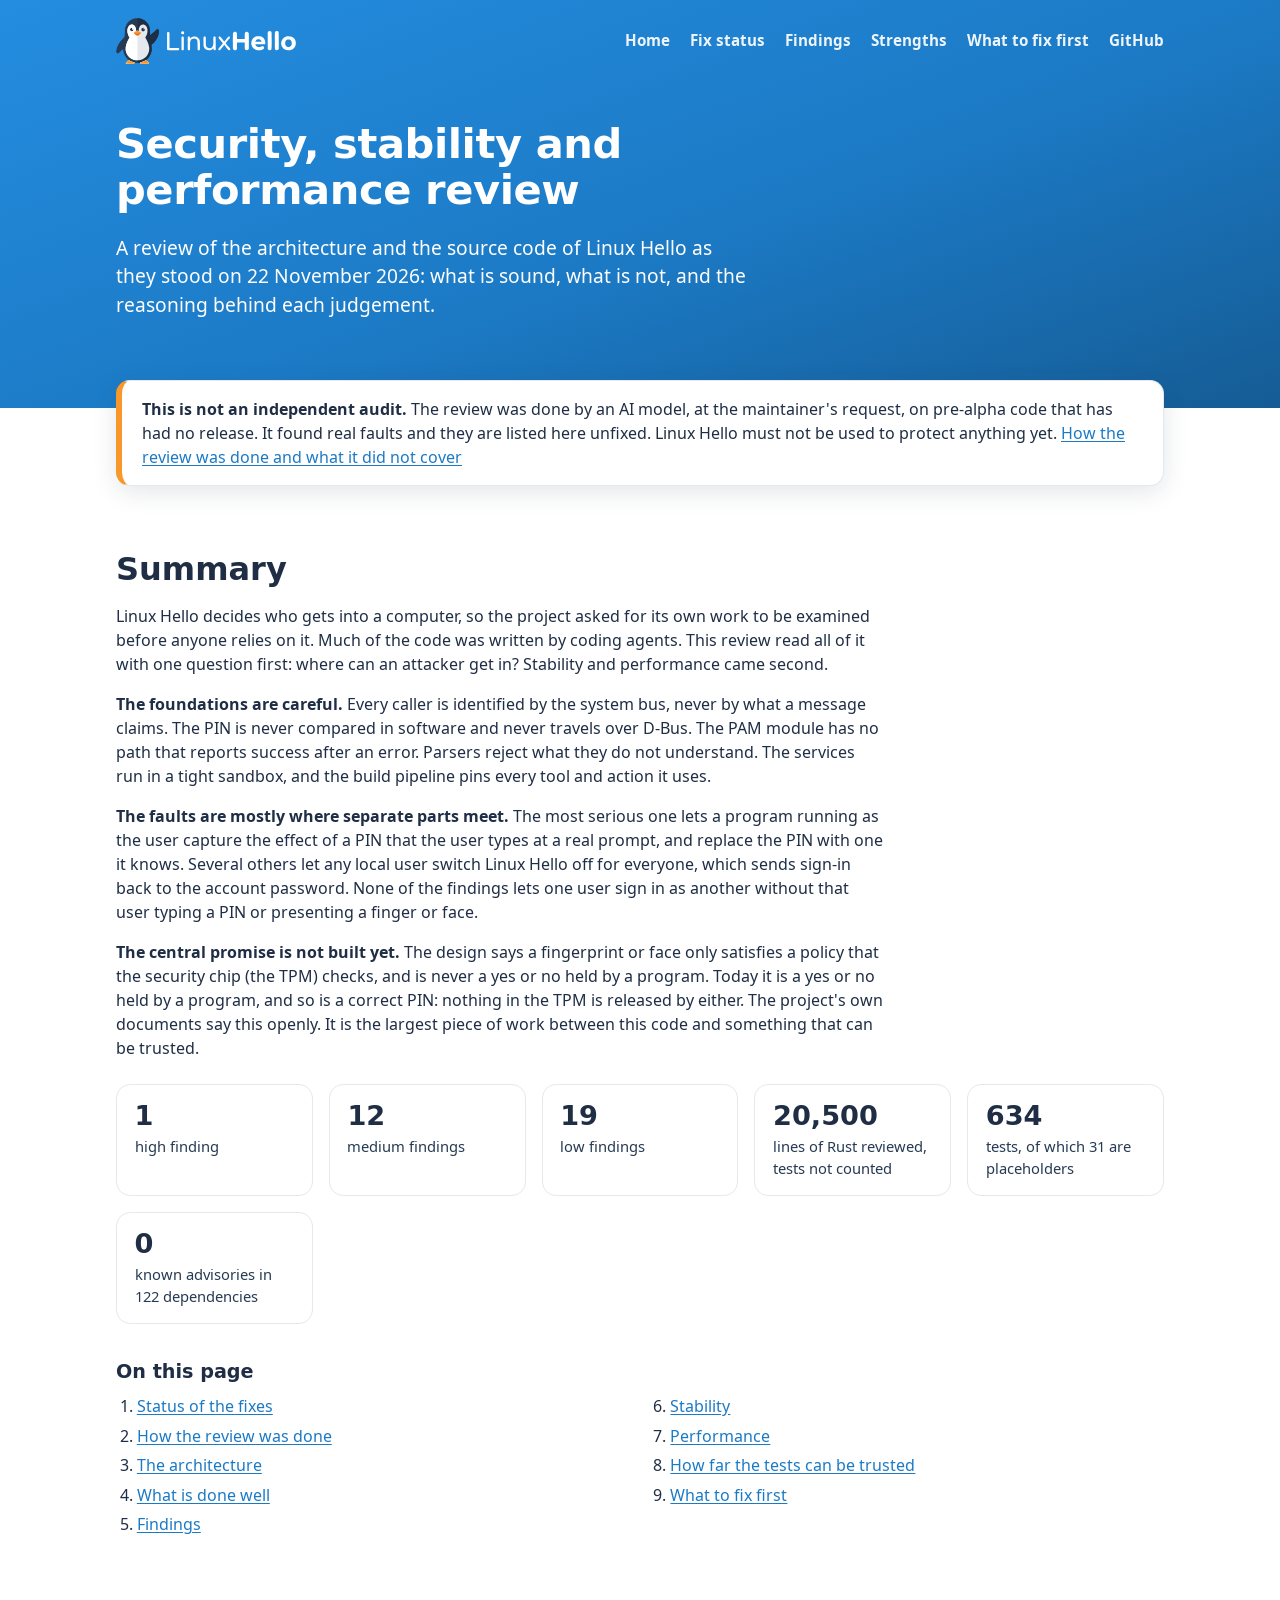
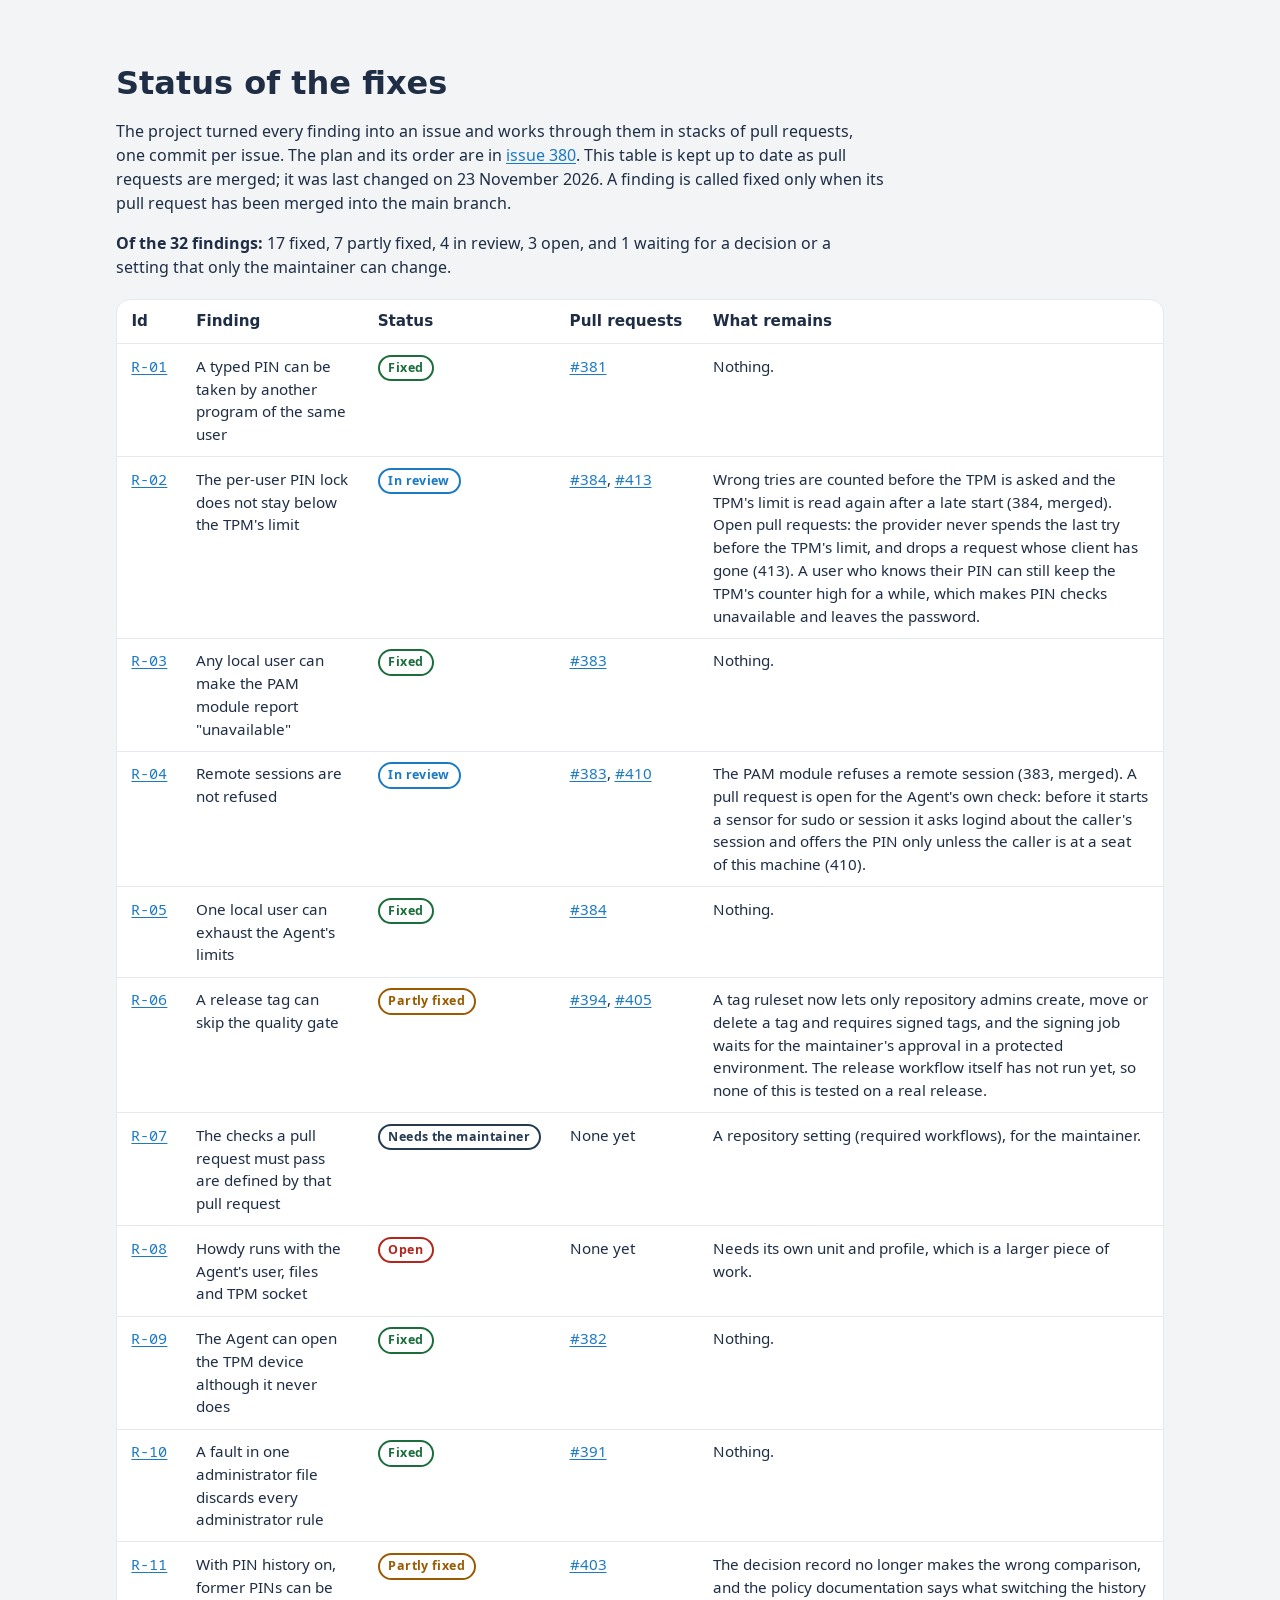
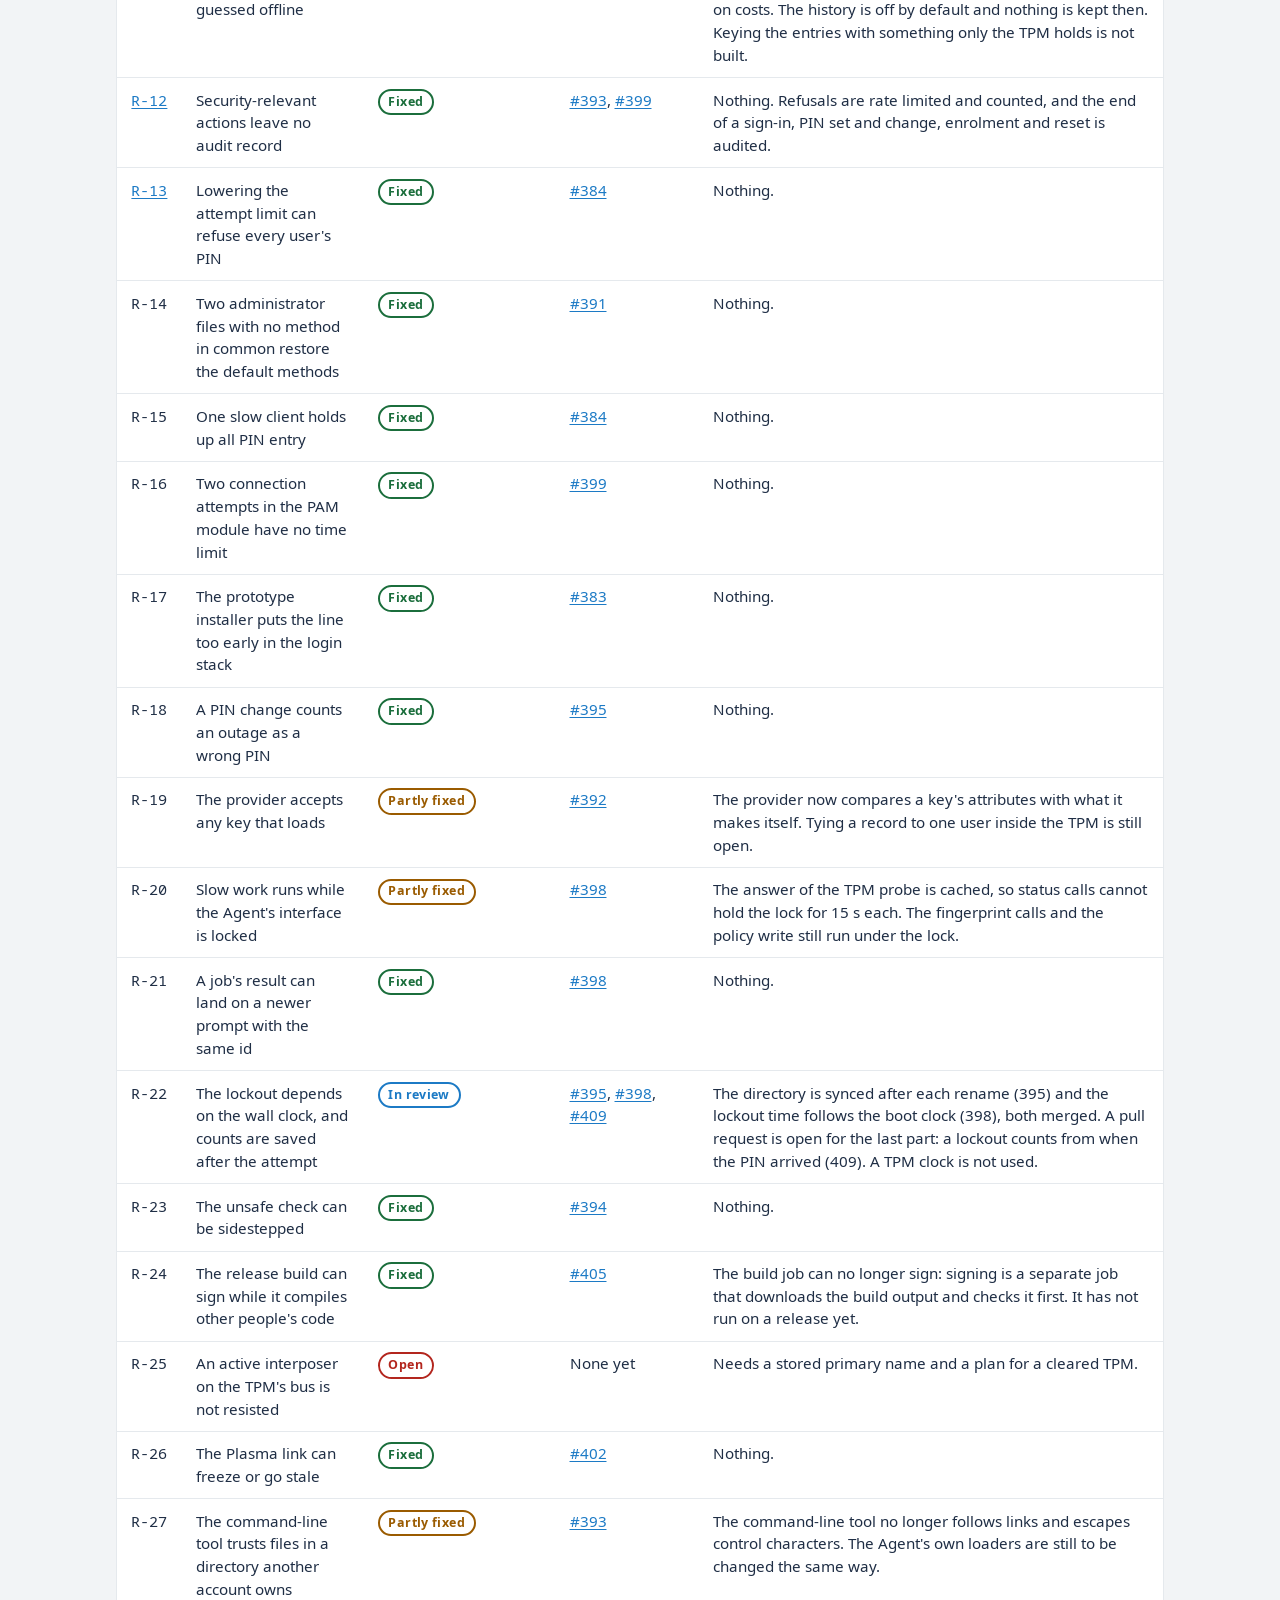
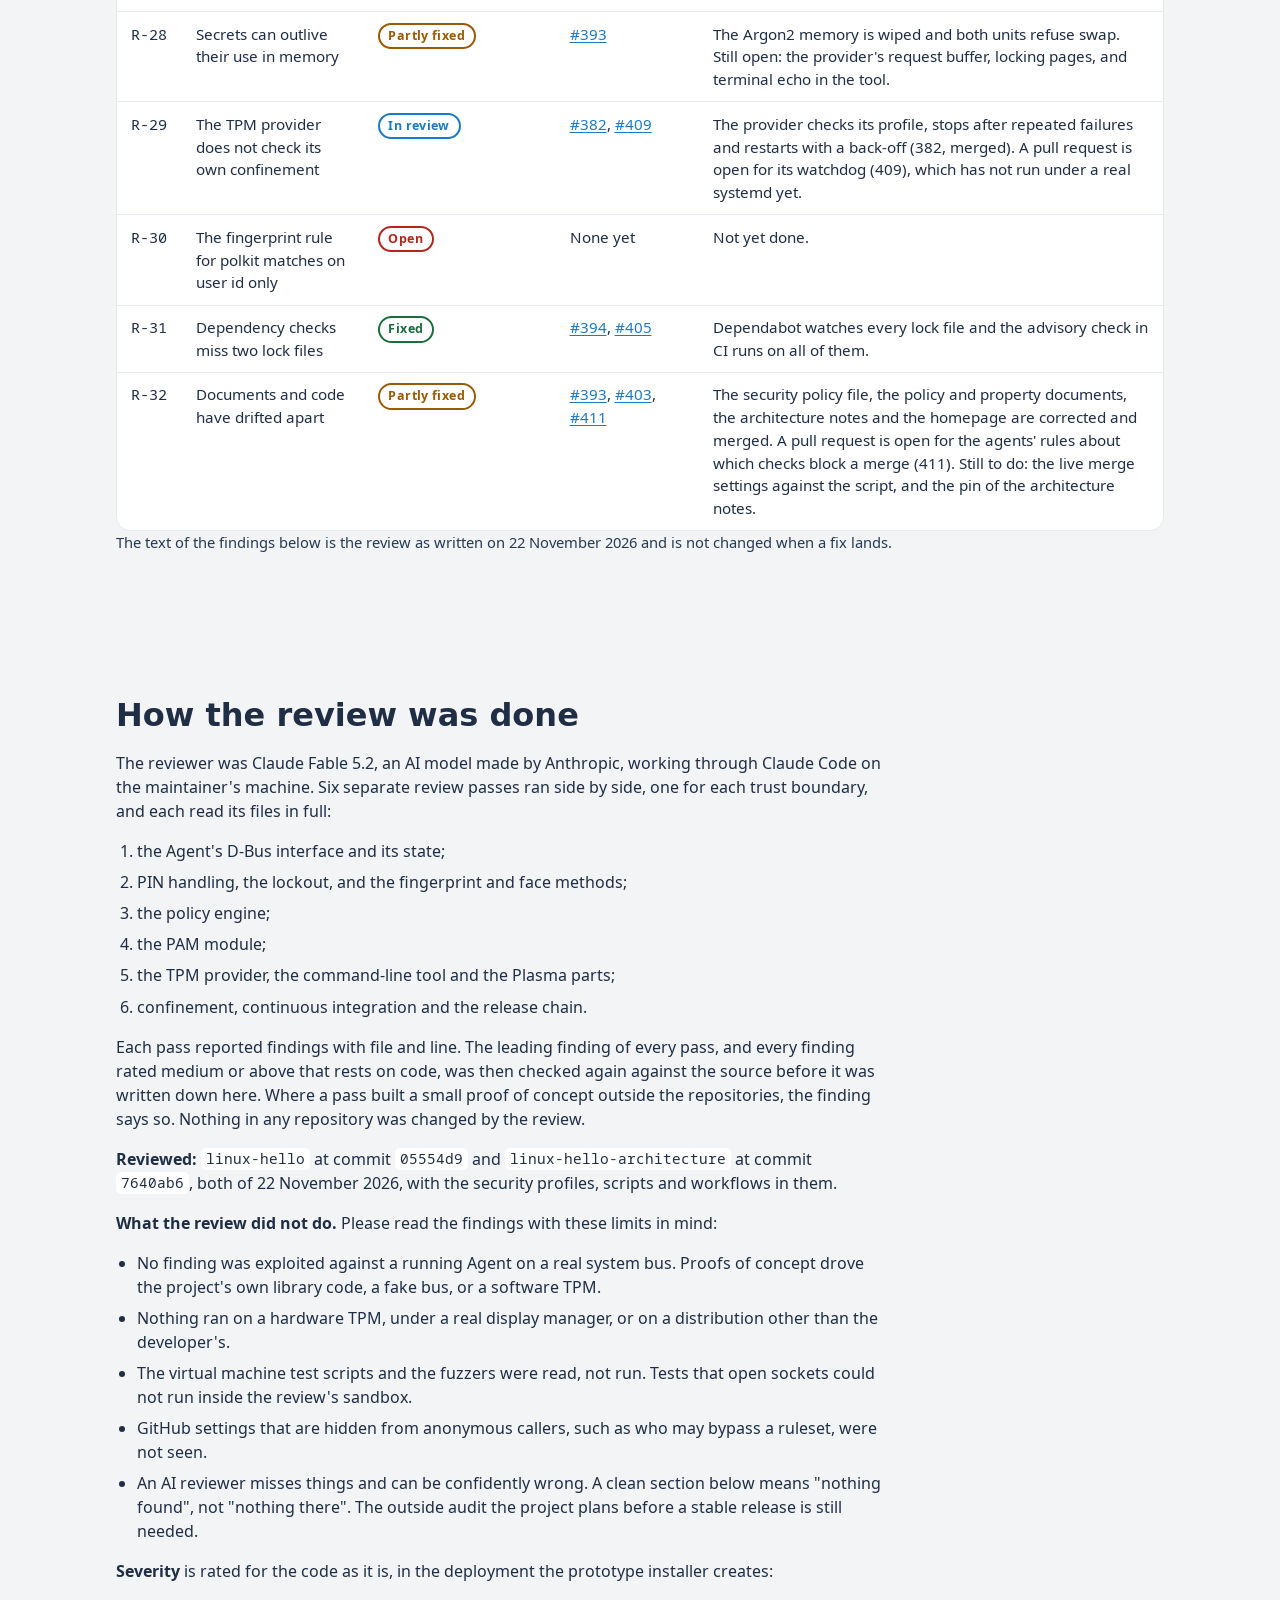
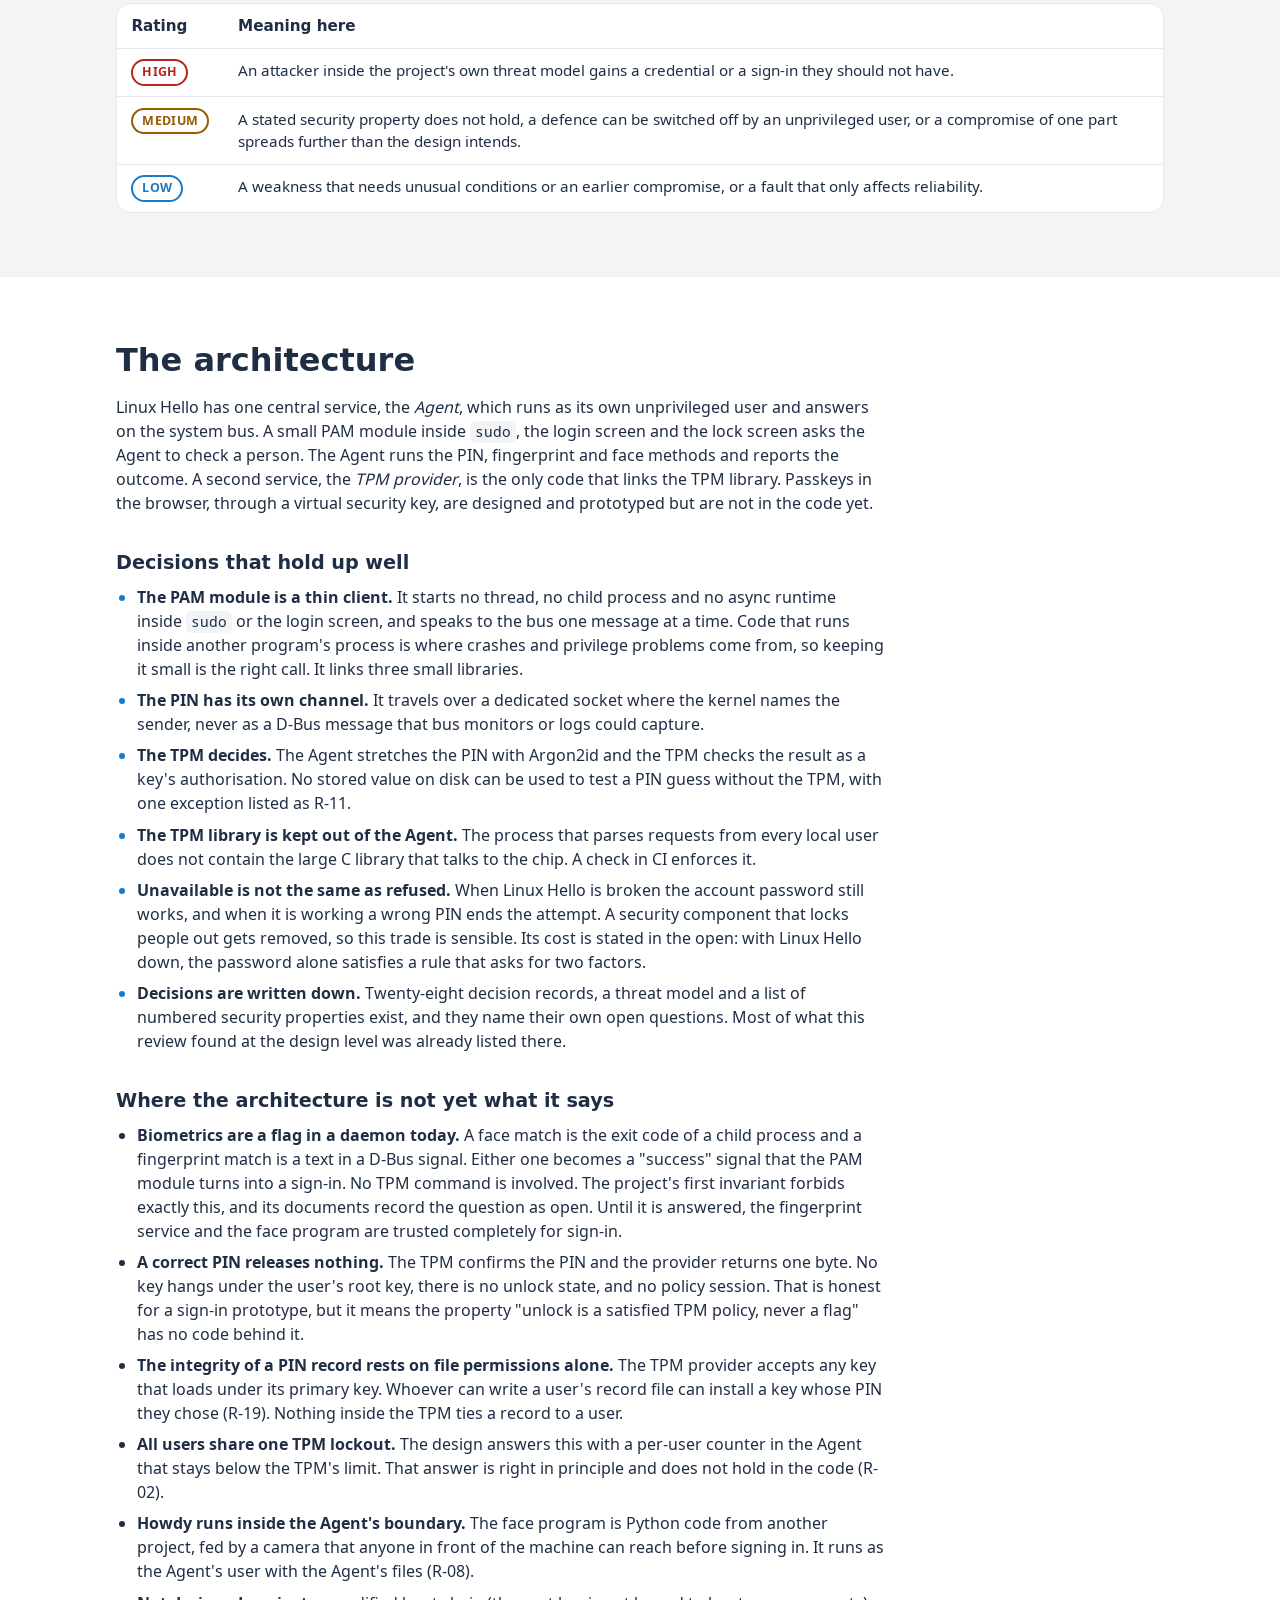
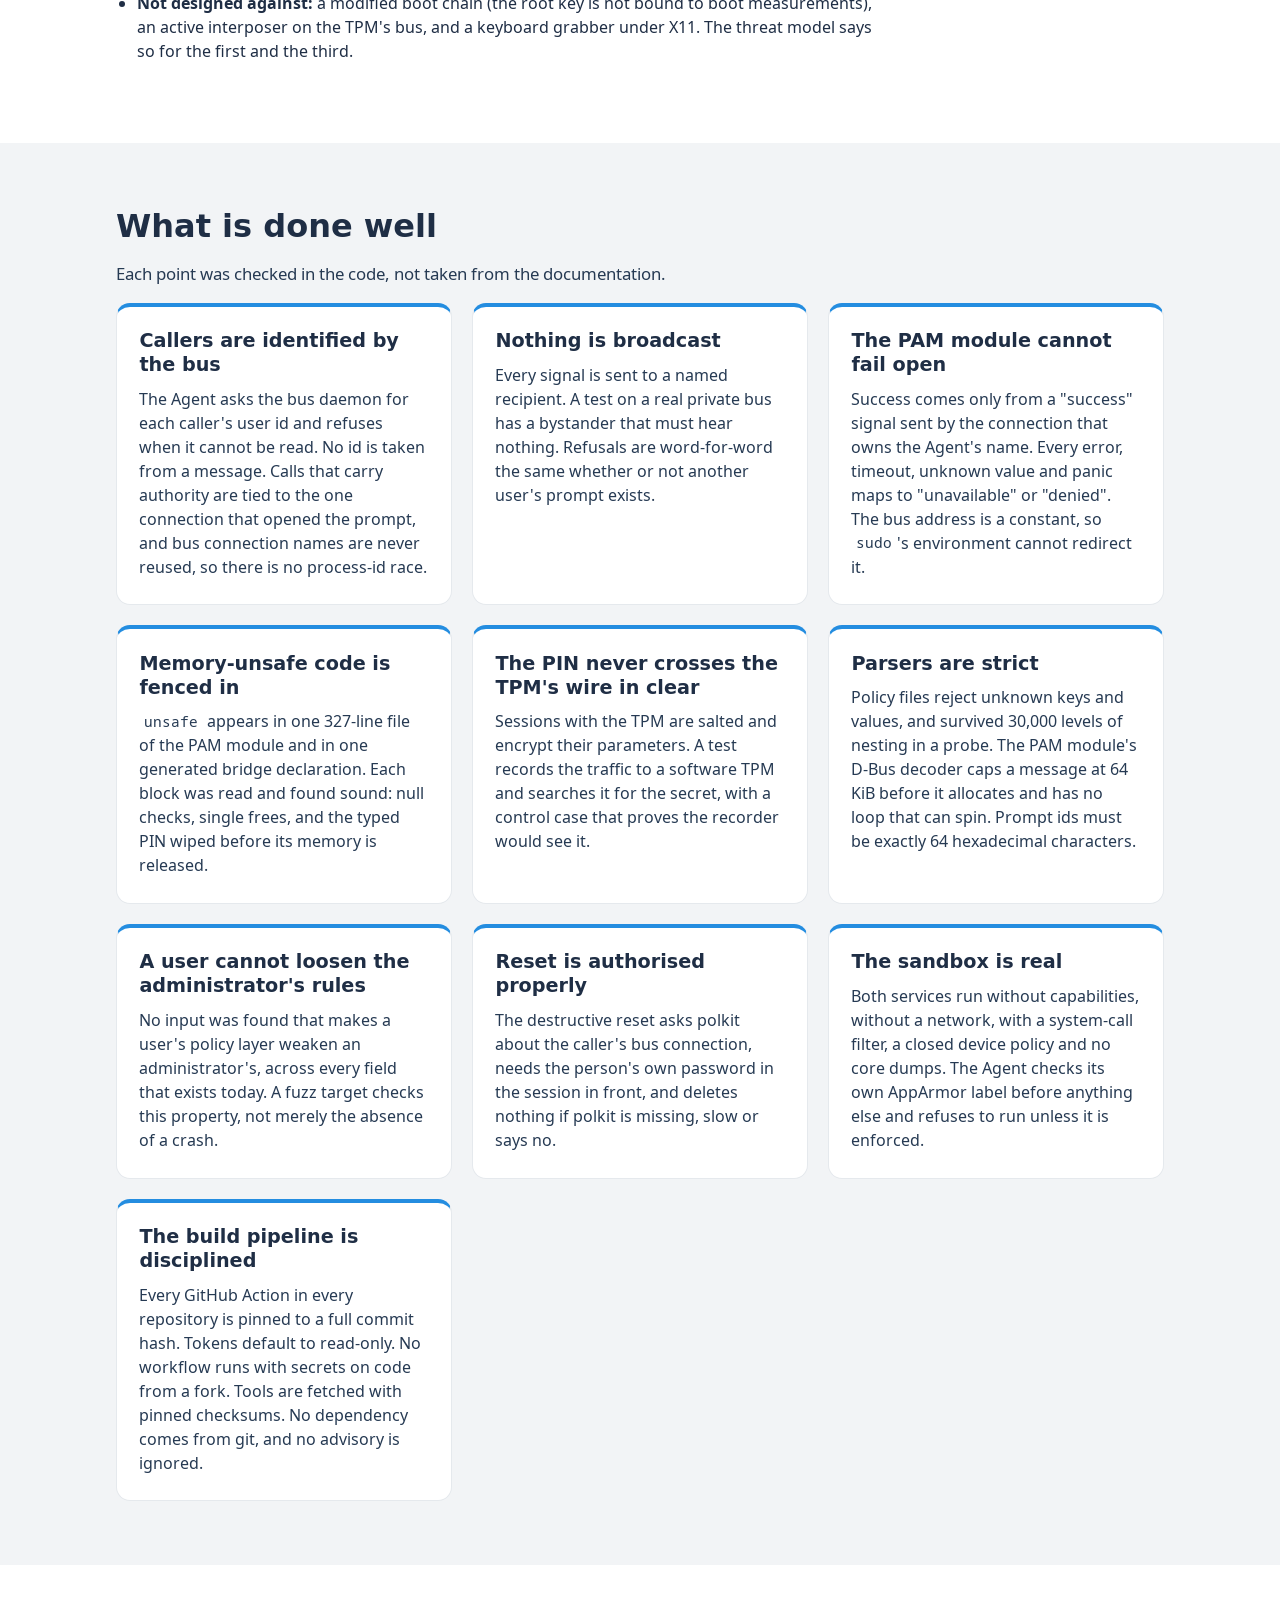
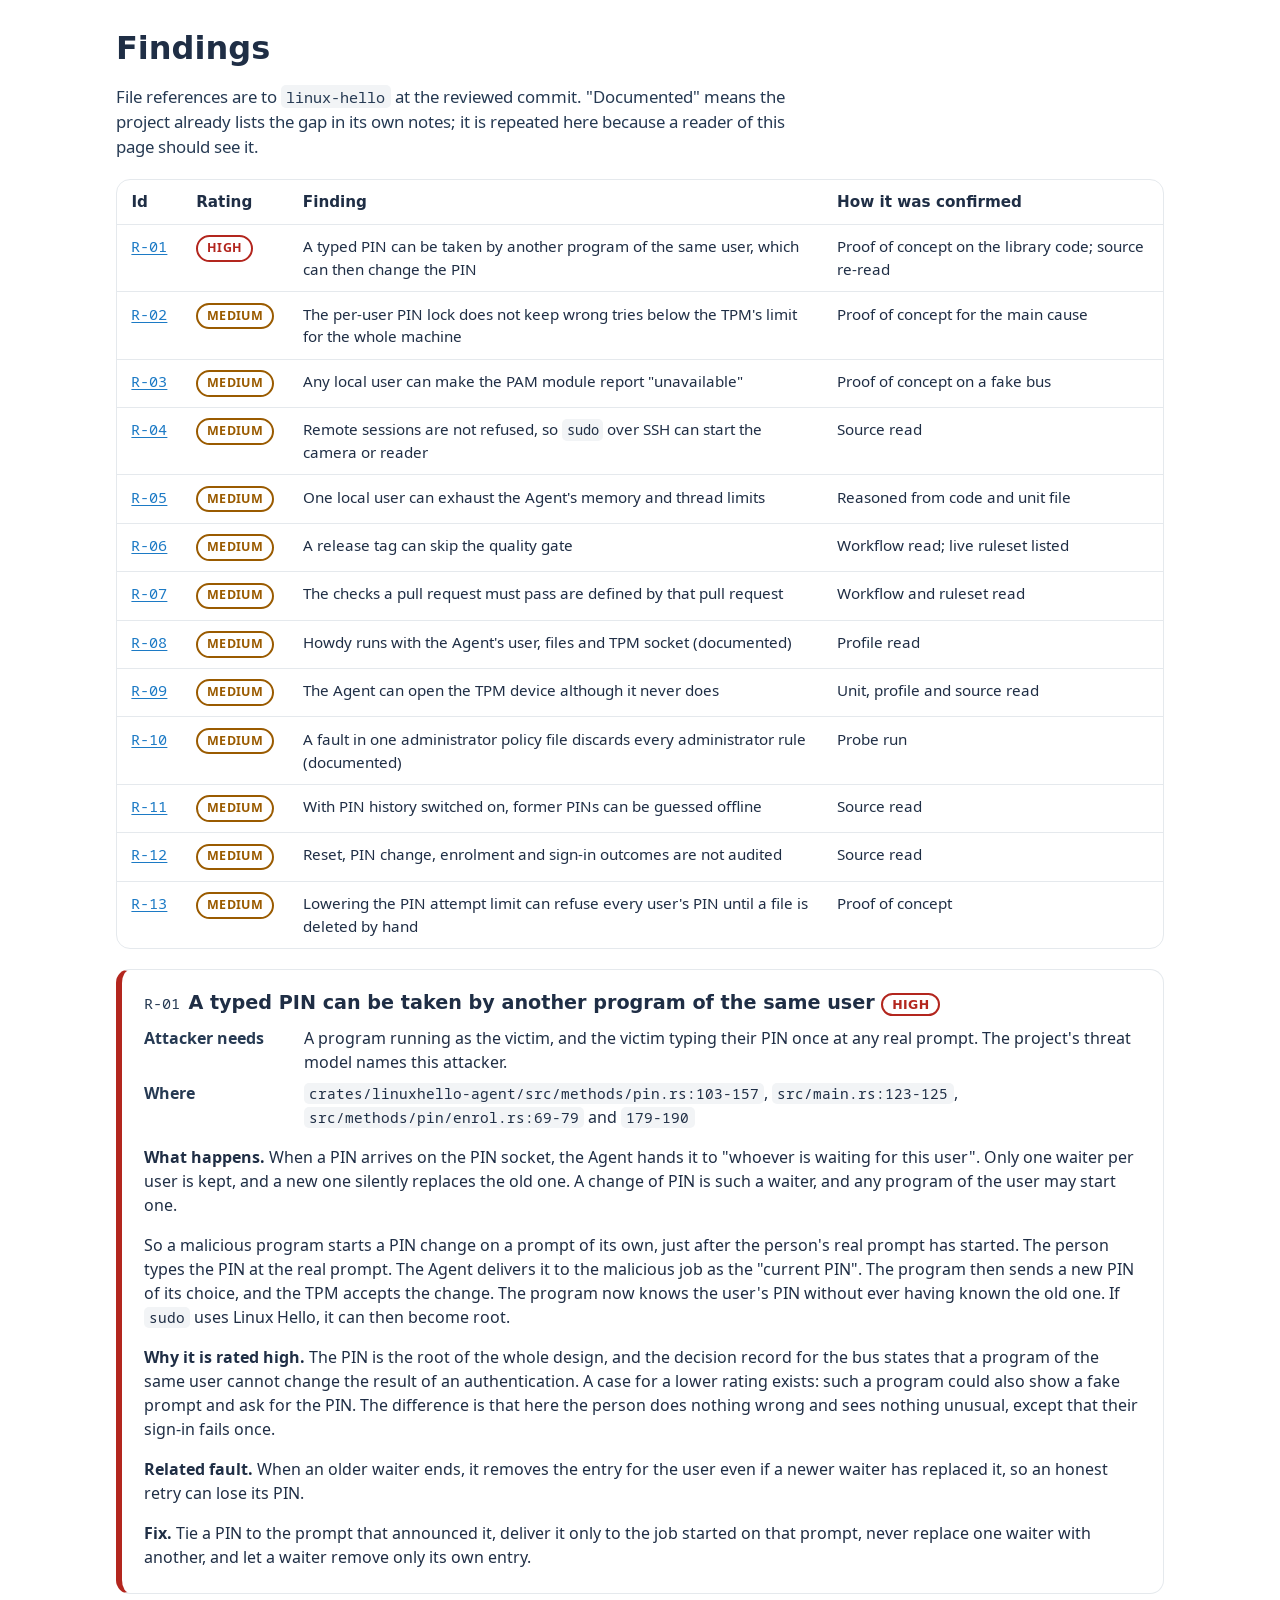
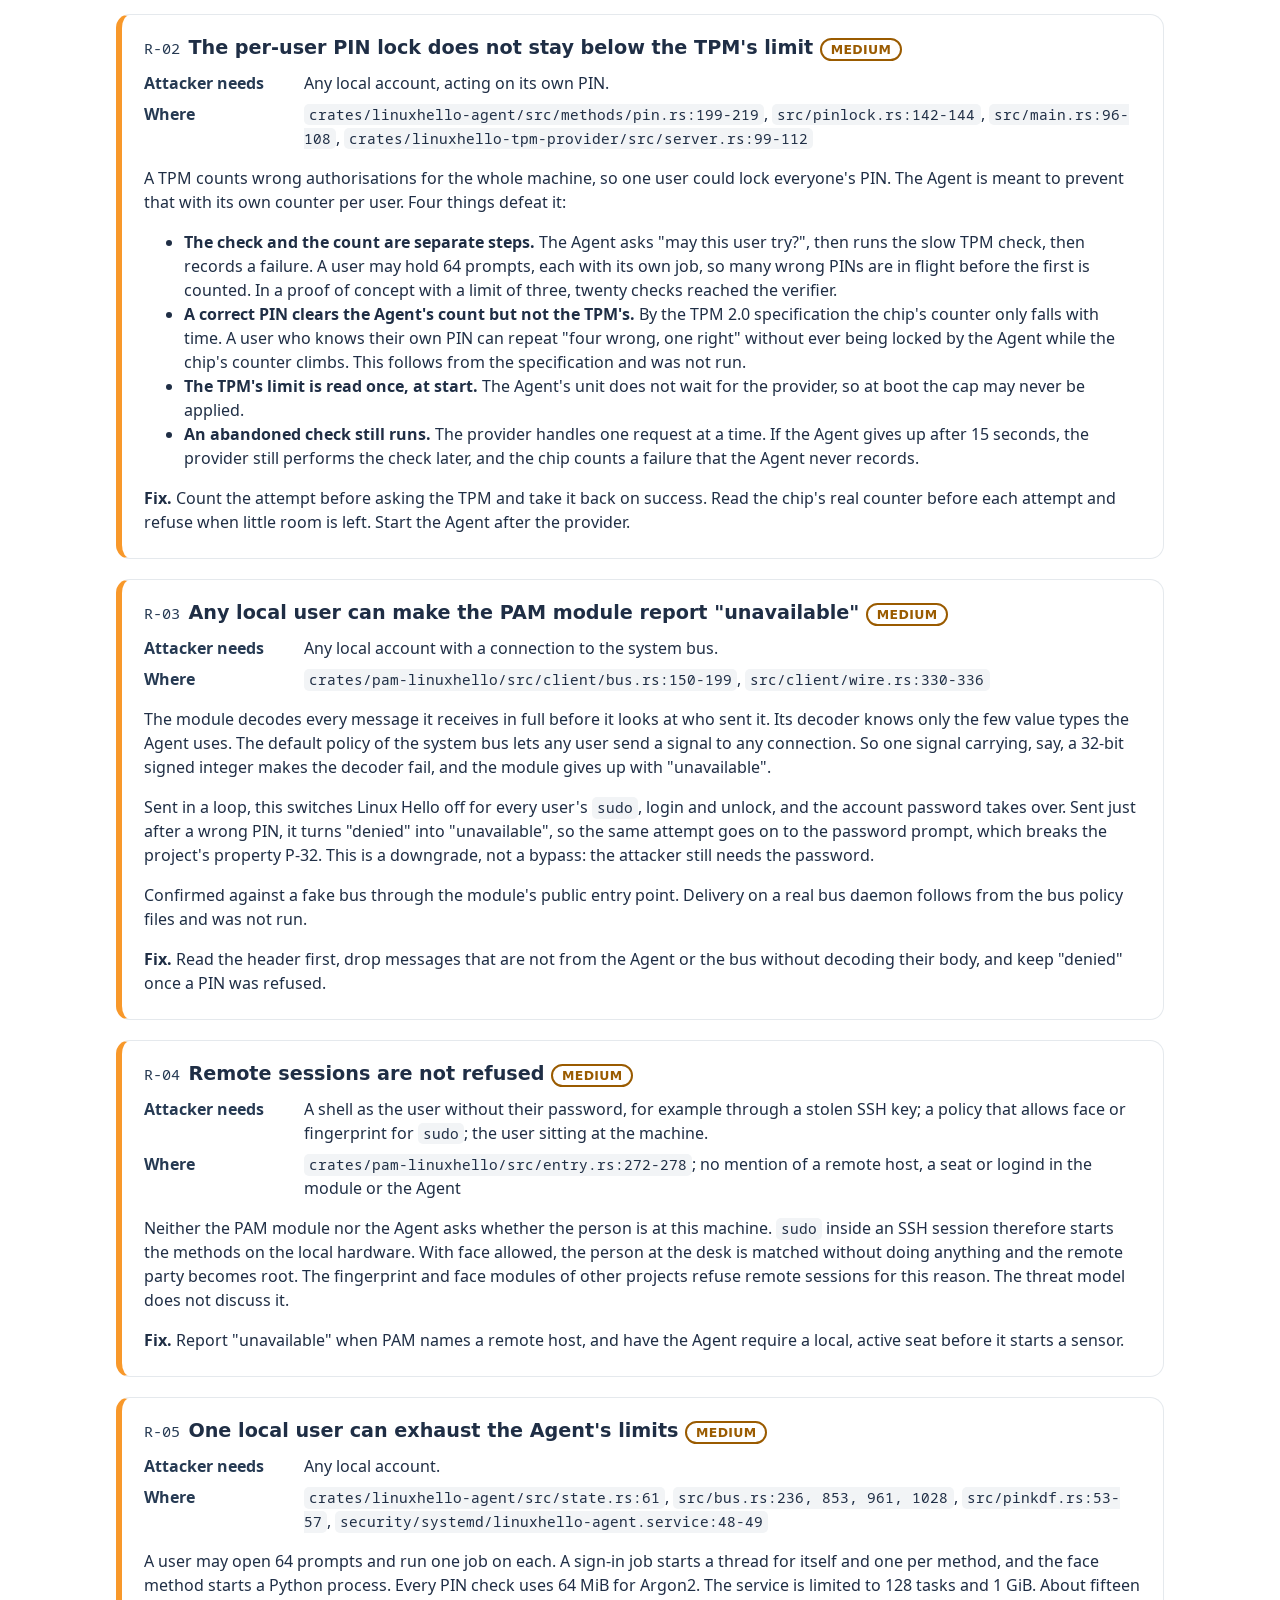
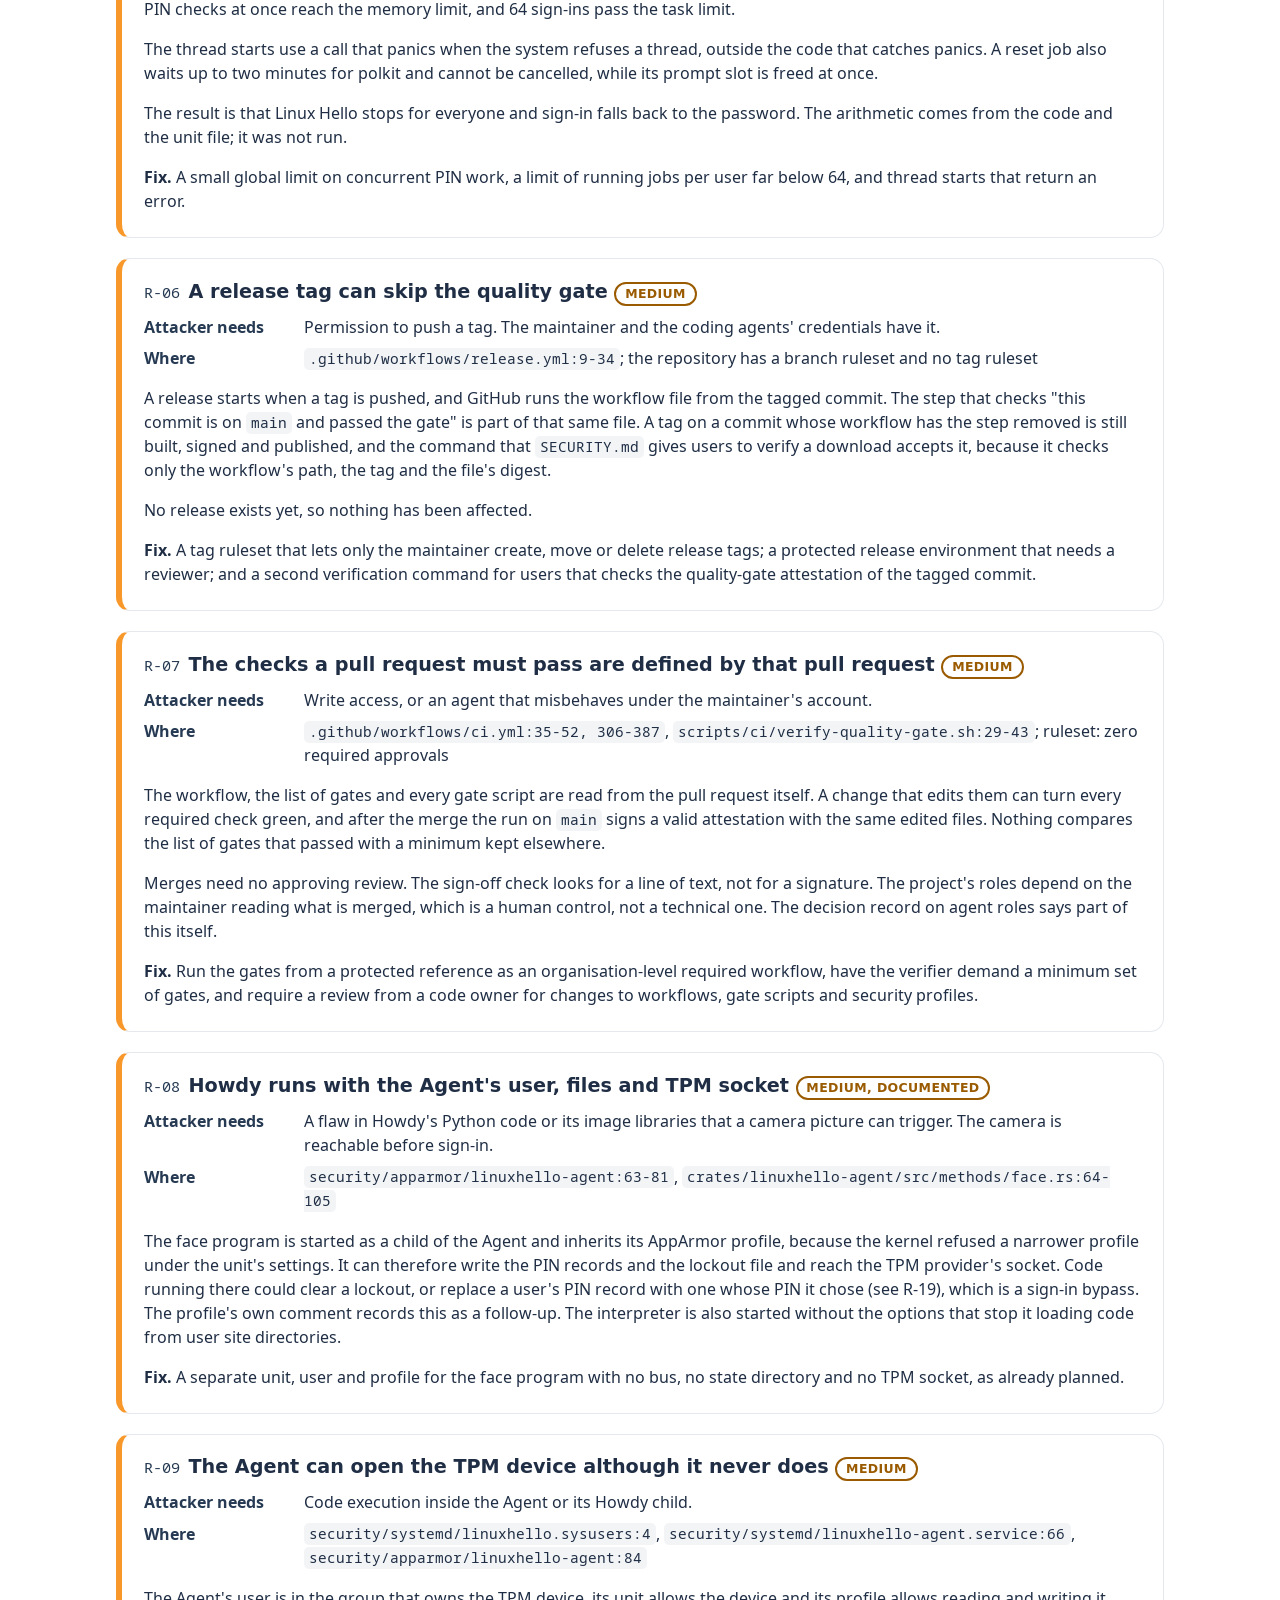
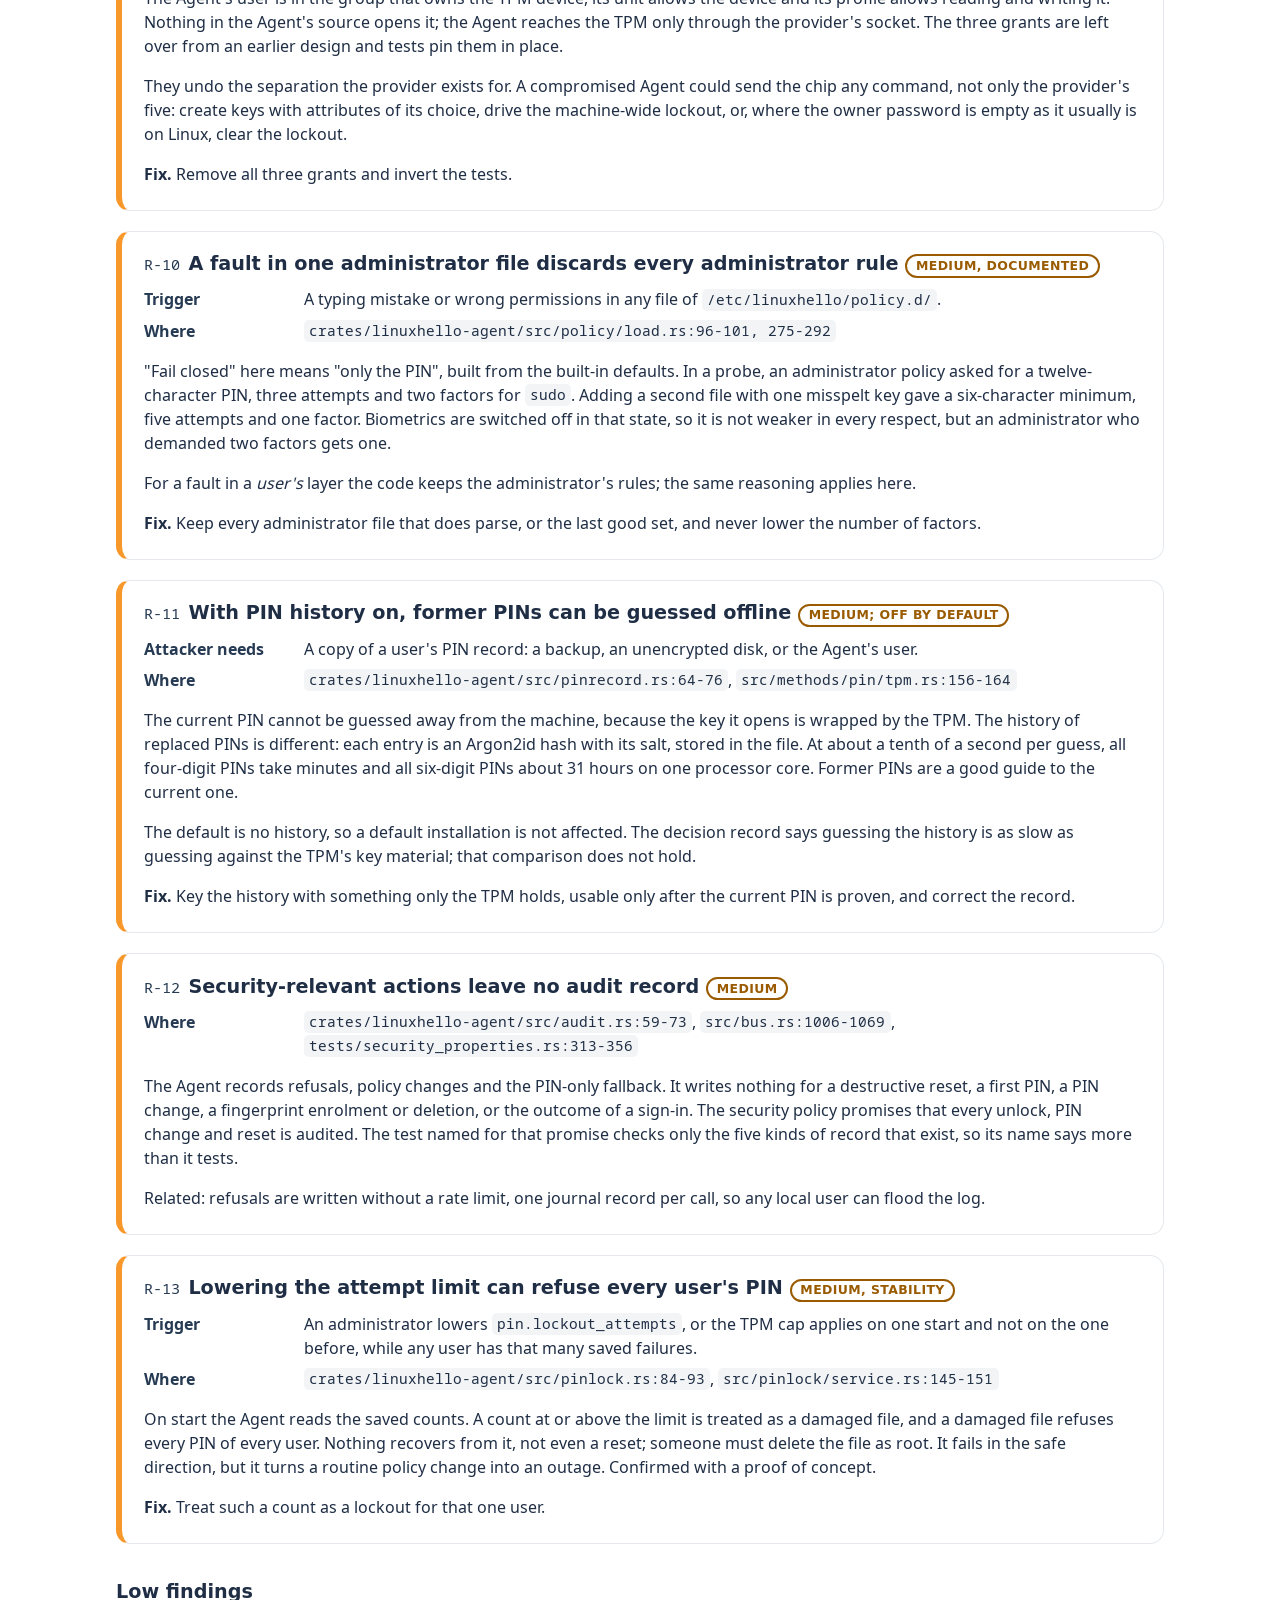
==== commit 9aa1ffb7: "security-review: R-02, R-04, R-22 and R-29 have open pull requests; R-32 gets its AGENTS.md change A" ====
--- a/security-review.html
+++ b/security-review.html
@@ -88,16 +88,16 @@
         <h2 id="fixes">Status of the fixes</h2>
         <div class="prose">
           <p>The project turned every finding into an issue and works through them in stacks of pull requests, one commit per issue. The plan and its order are in <a href="https://github.com/LinuxHello/linux-hello/issues/380">issue 380</a>. This table is kept up to date as pull requests are merged; it was last changed on 23 November 2026. A finding is called fixed only when its pull request has been merged into the main branch.</p>
-          <p><strong>Of the 32 findings:</strong> 17 fixed, 11 partly fixed, 0 in review, 3 open, and 1 waiting for a decision or a setting that only the maintainer can change.</p>
+          <p><strong>Of the 32 findings:</strong> 17 fixed, 7 partly fixed, 4 in review, 3 open, and 1 waiting for a decision or a setting that only the maintainer can change.</p>
         </div>
         <div class="scroll">
           <table>
             <thead><tr><th>Id</th><th>Finding</th><th>Status</th><th>Pull requests</th><th>What remains</th></tr></thead>
             <tbody>
             <tr><td class="id"><a href="#r01">R-01</a></td><td>A typed PIN can be taken by another program of the same user</td><td><span class="st fixed">Fixed</span></td><td><a href="https://github.com/LinuxHello/linux-hello/pull/381">#381</a></td><td>Nothing.</td></tr>
-            <tr><td class="id"><a href="#r02">R-02</a></td><td>The per-user PIN lock does not stay below the TPM's limit</td><td><span class="st partly">Partly fixed</span></td><td><a href="https://github.com/LinuxHello/linux-hello/pull/384">#384</a></td><td>Two of the four causes are fixed: wrong tries are counted before the TPM is asked, and the TPM's limit is read again after a late start. Still open: a correct PIN does not lower the chip's own count, and an abandoned check still runs in the provider.</td></tr>
+            <tr><td class="id"><a href="#r02">R-02</a></td><td>The per-user PIN lock does not stay below the TPM's limit</td><td><span class="st review">In review</span></td><td><a href="https://github.com/LinuxHello/linux-hello/pull/384">#384</a>, <a href="https://github.com/LinuxHello/linux-hello/pull/413">#413</a></td><td>Wrong tries are counted before the TPM is asked and the TPM's limit is read again after a late start (384, merged). Open pull requests: the provider never spends the last try before the TPM's limit, and drops a request whose client has gone (413). A user who knows their PIN can still keep the TPM's counter high for a while, which makes PIN checks unavailable and leaves the password.</td></tr>
             <tr><td class="id"><a href="#r03">R-03</a></td><td>Any local user can make the PAM module report "unavailable"</td><td><span class="st fixed">Fixed</span></td><td><a href="https://github.com/LinuxHello/linux-hello/pull/383">#383</a></td><td>Nothing.</td></tr>
-            <tr><td class="id"><a href="#r04">R-04</a></td><td>Remote sessions are not refused</td><td><span class="st partly">Partly fixed</span></td><td><a href="https://github.com/LinuxHello/linux-hello/pull/383">#383</a></td><td>The PAM module now refuses a remote session. The Agent does not yet check for a local seat itself; that needs a change to the interface between the module and the Agent, which starts in the architecture repository.</td></tr>
+            <tr><td class="id"><a href="#r04">R-04</a></td><td>Remote sessions are not refused</td><td><span class="st review">In review</span></td><td><a href="https://github.com/LinuxHello/linux-hello/pull/383">#383</a>, <a href="https://github.com/LinuxHello/linux-hello/pull/410">#410</a></td><td>The PAM module refuses a remote session (383, merged). A pull request is open for the Agent's own check: before it starts a sensor for sudo or session it asks logind about the caller's session and offers the PIN only unless the caller is at a seat of this machine (410).</td></tr>
             <tr><td class="id"><a href="#r05">R-05</a></td><td>One local user can exhaust the Agent's limits</td><td><span class="st fixed">Fixed</span></td><td><a href="https://github.com/LinuxHello/linux-hello/pull/384">#384</a></td><td>Nothing.</td></tr>
             <tr><td class="id"><a href="#r06">R-06</a></td><td>A release tag can skip the quality gate</td><td><span class="st partly">Partly fixed</span></td><td><a href="https://github.com/LinuxHello/linux-hello/pull/394">#394</a>, <a href="https://github.com/LinuxHello/linux-hello/pull/405">#405</a></td><td>A tag ruleset now lets only repository admins create, move or delete a tag and requires signed tags, and the signing job waits for the maintainer's approval in a protected environment. The release workflow itself has not run yet, so none of this is tested on a real release.</td></tr>
             <tr><td class="id"><a href="#r07">R-07</a></td><td>The checks a pull request must pass are defined by that pull request</td><td><span class="st maint">Needs the maintainer</span></td><td>None yet</td><td>A repository setting (required workflows), for the maintainer.</td></tr>
@@ -115,17 +115,17 @@
             <tr><td class="id">R-19</td><td>The provider accepts any key that loads</td><td><span class="st partly">Partly fixed</span></td><td><a href="https://github.com/LinuxHello/linux-hello/pull/392">#392</a></td><td>The provider now compares a key's attributes with what it makes itself. Tying a record to one user inside the TPM is still open.</td></tr>
             <tr><td class="id">R-20</td><td>Slow work runs while the Agent's interface is locked</td><td><span class="st partly">Partly fixed</span></td><td><a href="https://github.com/LinuxHello/linux-hello/pull/398">#398</a></td><td>The answer of the TPM probe is cached, so status calls cannot hold the lock for 15 s each. The fingerprint calls and the policy write still run under the lock.</td></tr>
             <tr><td class="id">R-21</td><td>A job's result can land on a newer prompt with the same id</td><td><span class="st fixed">Fixed</span></td><td><a href="https://github.com/LinuxHello/linux-hello/pull/398">#398</a></td><td>Nothing.</td></tr>
-            <tr><td class="id">R-22</td><td>The lockout depends on the wall clock, and counts are saved after the attempt</td><td><span class="st partly">Partly fixed</span></td><td><a href="https://github.com/LinuxHello/linux-hello/pull/395">#395</a>, <a href="https://github.com/LinuxHello/linux-hello/pull/398">#398</a></td><td>The directory is synced after each rename (395) and the lockout time follows the boot clock (398). A re-check of the lock after the PIN arrives is still open.</td></tr>
+            <tr><td class="id">R-22</td><td>The lockout depends on the wall clock, and counts are saved after the attempt</td><td><span class="st review">In review</span></td><td><a href="https://github.com/LinuxHello/linux-hello/pull/395">#395</a>, <a href="https://github.com/LinuxHello/linux-hello/pull/398">#398</a>, <a href="https://github.com/LinuxHello/linux-hello/pull/409">#409</a></td><td>The directory is synced after each rename (395) and the lockout time follows the boot clock (398), both merged. A pull request is open for the last part: a lockout counts from when the PIN arrived (409). A TPM clock is not used.</td></tr>
             <tr><td class="id">R-23</td><td>The unsafe check can be sidestepped</td><td><span class="st fixed">Fixed</span></td><td><a href="https://github.com/LinuxHello/linux-hello/pull/394">#394</a></td><td>Nothing.</td></tr>
             <tr><td class="id">R-24</td><td>The release build can sign while it compiles other people's code</td><td><span class="st fixed">Fixed</span></td><td><a href="https://github.com/LinuxHello/linux-hello/pull/405">#405</a></td><td>The build job can no longer sign: signing is a separate job that downloads the build output and checks it first. It has not run on a release yet.</td></tr>
             <tr><td class="id">R-25</td><td>An active interposer on the TPM's bus is not resisted</td><td><span class="st open">Open</span></td><td>None yet</td><td>Needs a stored primary name and a plan for a cleared TPM.</td></tr>
             <tr><td class="id">R-26</td><td>The Plasma link can freeze or go stale</td><td><span class="st fixed">Fixed</span></td><td><a href="https://github.com/LinuxHello/linux-hello/pull/402">#402</a></td><td>Nothing.</td></tr>
             <tr><td class="id">R-27</td><td>The command-line tool trusts files in a directory another account owns</td><td><span class="st partly">Partly fixed</span></td><td><a href="https://github.com/LinuxHello/linux-hello/pull/393">#393</a></td><td>The command-line tool no longer follows links and escapes control characters. The Agent's own loaders are still to be changed the same way.</td></tr>
             <tr><td class="id">R-28</td><td>Secrets can outlive their use in memory</td><td><span class="st partly">Partly fixed</span></td><td><a href="https://github.com/LinuxHello/linux-hello/pull/393">#393</a></td><td>The Argon2 memory is wiped and both units refuse swap. Still open: the provider's request buffer, locking pages, and terminal echo in the tool.</td></tr>
-            <tr><td class="id">R-29</td><td>The TPM provider does not check its own confinement</td><td><span class="st partly">Partly fixed</span></td><td><a href="https://github.com/LinuxHello/linux-hello/pull/382">#382</a></td><td>The provider checks its profile, stops after repeated failures and restarts with a back-off. A watchdog is still missing.</td></tr>
+            <tr><td class="id">R-29</td><td>The TPM provider does not check its own confinement</td><td><span class="st review">In review</span></td><td><a href="https://github.com/LinuxHello/linux-hello/pull/382">#382</a>, <a href="https://github.com/LinuxHello/linux-hello/pull/409">#409</a></td><td>The provider checks its profile, stops after repeated failures and restarts with a back-off (382, merged). A pull request is open for its watchdog (409), which has not run under a real systemd yet.</td></tr>
             <tr><td class="id">R-30</td><td>The fingerprint rule for polkit matches on user id only</td><td><span class="st open">Open</span></td><td>None yet</td><td>Not yet done.</td></tr>
             <tr><td class="id">R-31</td><td>Dependency checks miss two lock files</td><td><span class="st fixed">Fixed</span></td><td><a href="https://github.com/LinuxHello/linux-hello/pull/394">#394</a>, <a href="https://github.com/LinuxHello/linux-hello/pull/405">#405</a></td><td>Dependabot watches every lock file and the advisory check in CI runs on all of them.</td></tr>
-            <tr><td class="id">R-32</td><td>Documents and code have drifted apart</td><td><span class="st partly">Partly fixed</span></td><td><a href="https://github.com/LinuxHello/linux-hello/pull/393">#393</a>, <a href="https://github.com/LinuxHello/linux-hello/pull/403">#403</a></td><td>The security policy file, the policy and property documents, the architecture notes and this site's homepage are corrected. Still to do: the live merge settings against the script that sets them, the list of required checks in the agents' rules, and the pin of the architecture notes in the code repository.</td></tr>
+            <tr><td class="id">R-32</td><td>Documents and code have drifted apart</td><td><span class="st partly">Partly fixed</span></td><td><a href="https://github.com/LinuxHello/linux-hello/pull/393">#393</a>, <a href="https://github.com/LinuxHello/linux-hello/pull/403">#403</a>, <a href="https://github.com/LinuxHello/linux-hello/pull/411">#411</a></td><td>The security policy file, the policy and property documents, the architecture notes and the homepage are corrected and merged. A pull request is open for the agents' rules about which checks block a merge (411). Still to do: the live merge settings against the script, and the pin of the architecture notes.</td></tr>
             </tbody>
           </table>
         </div>
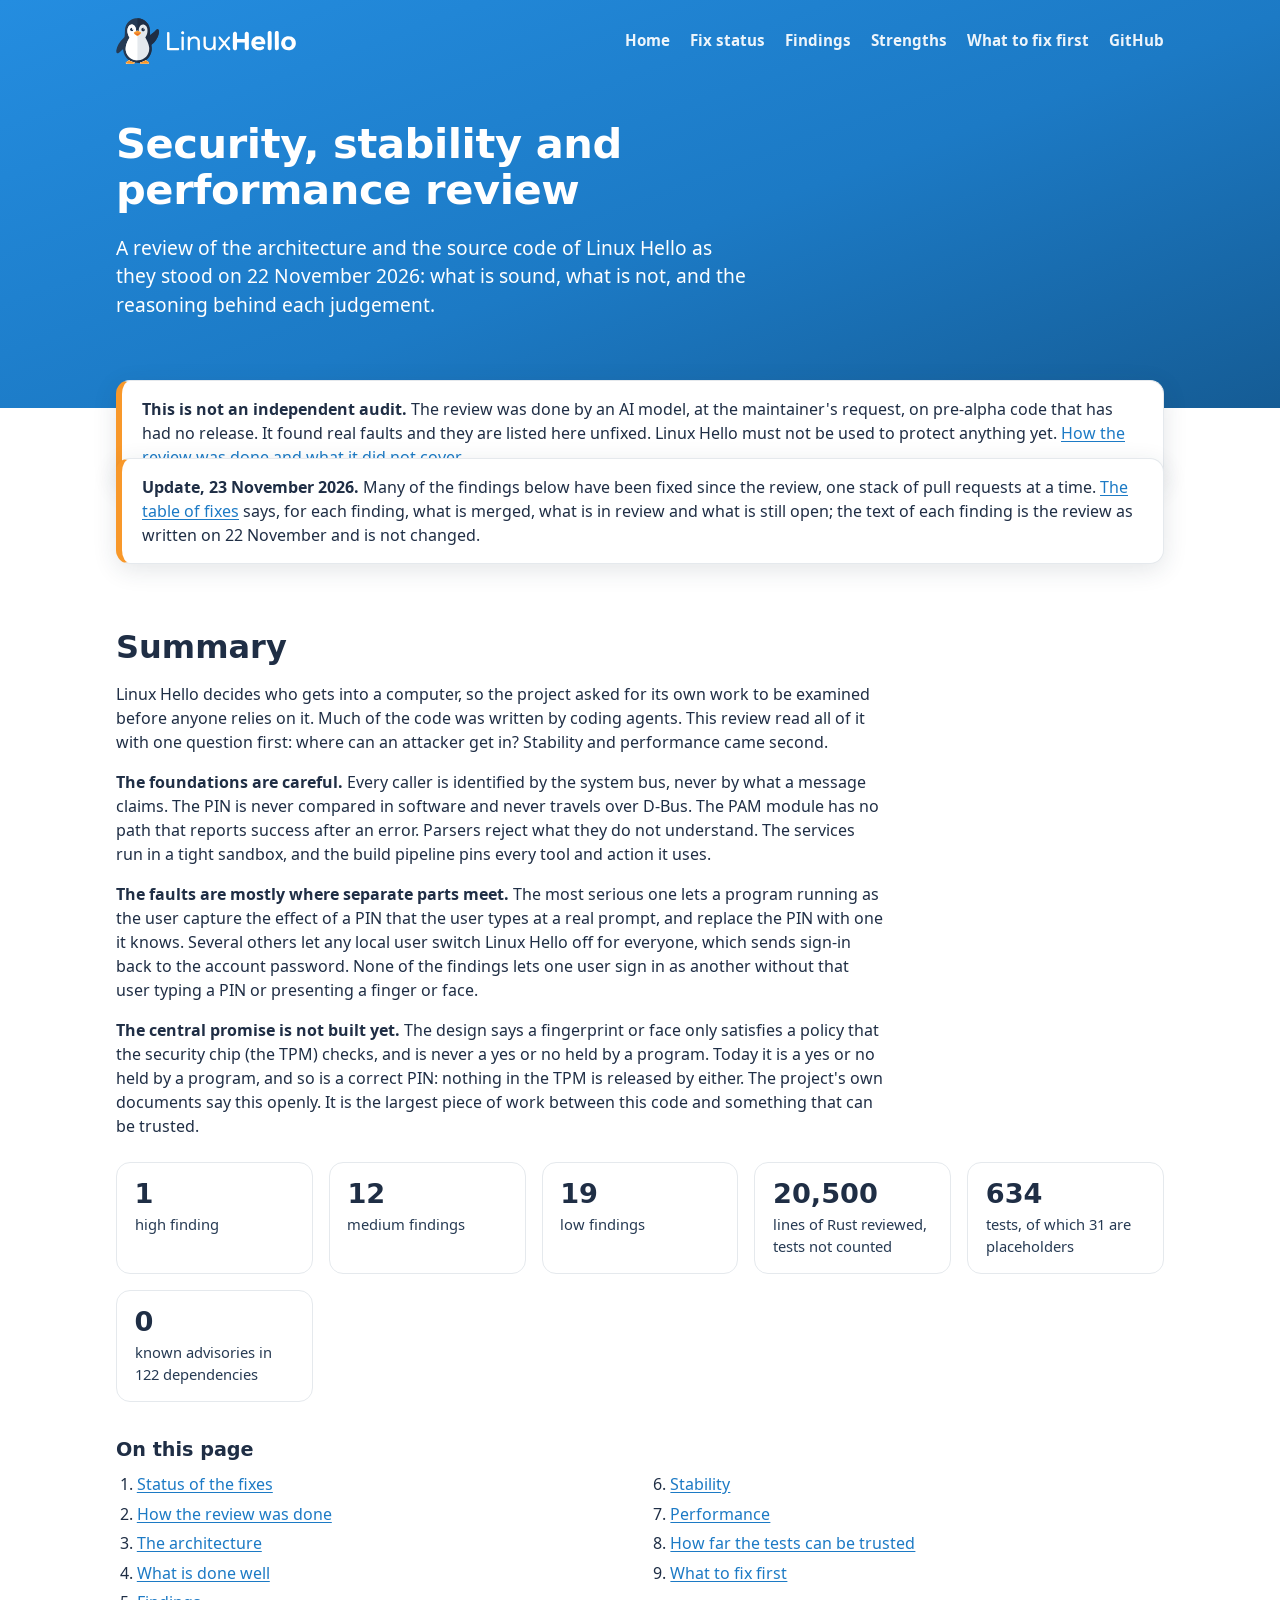
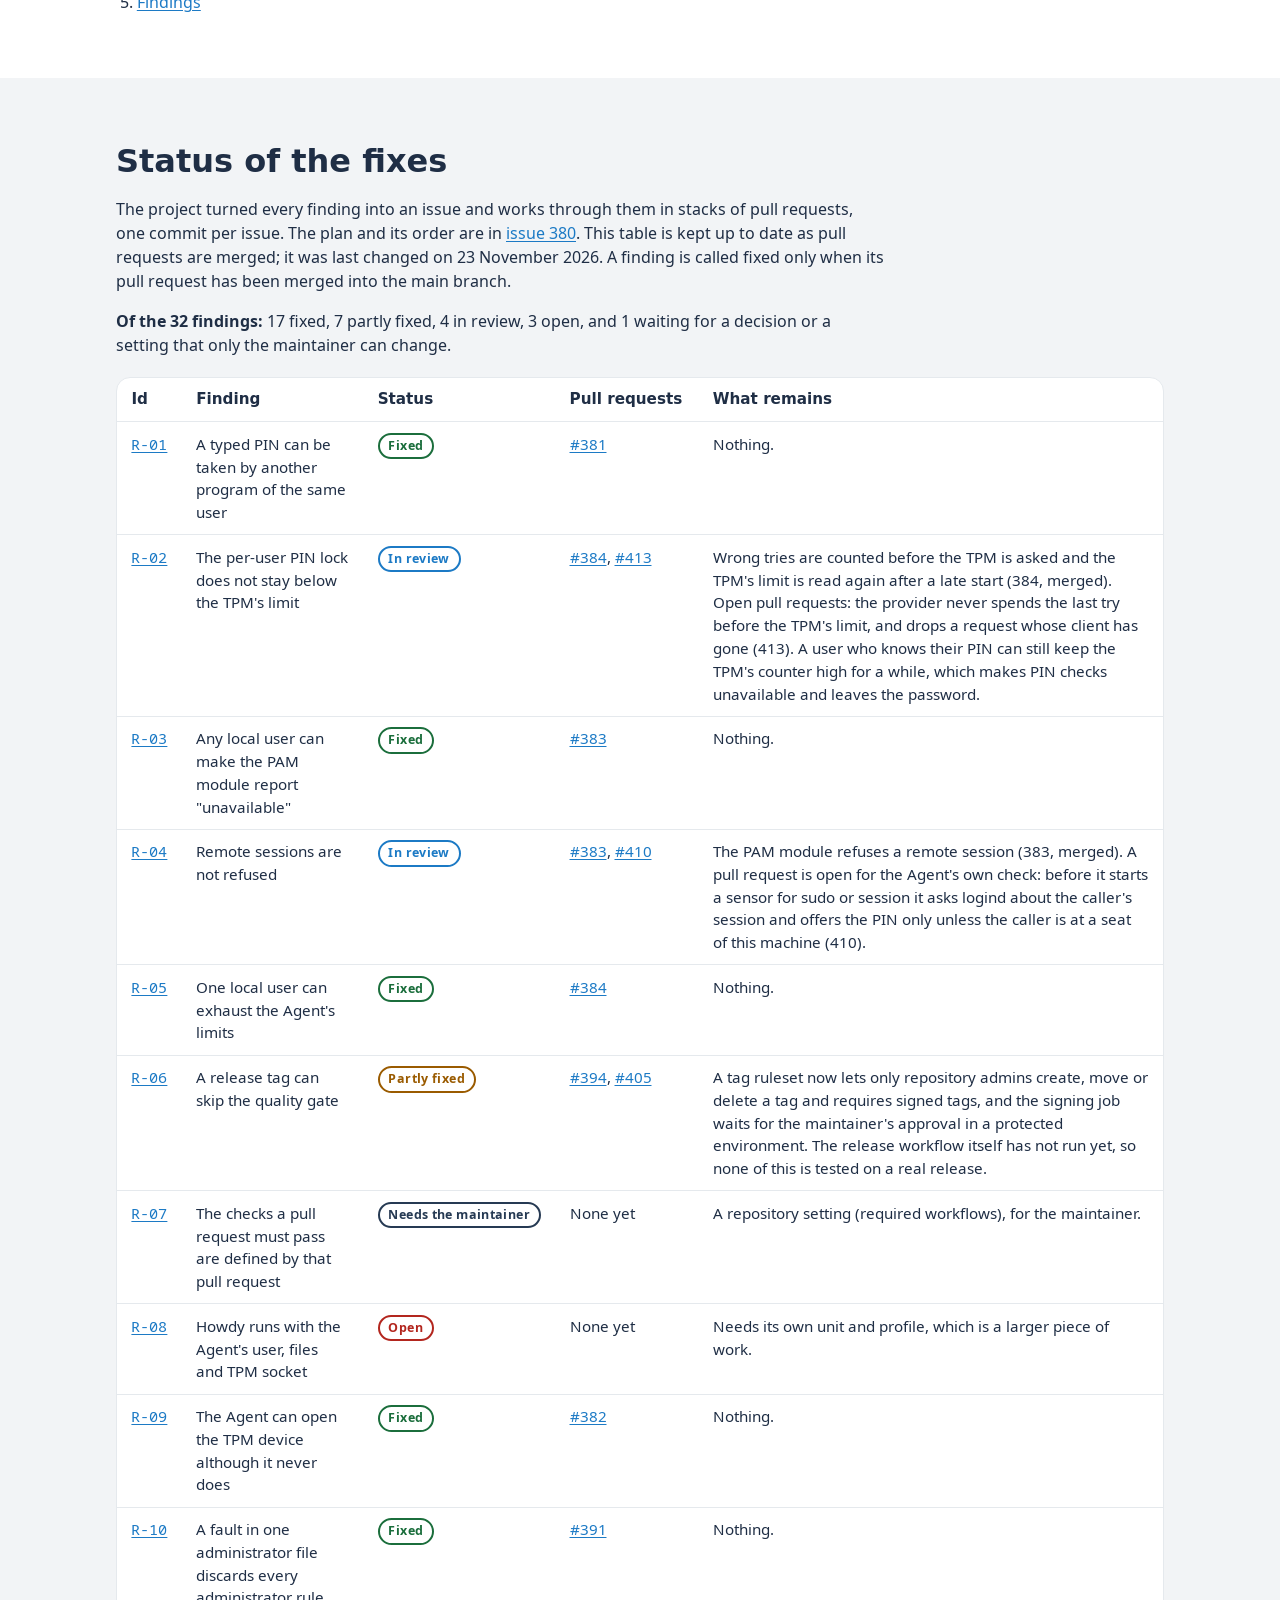
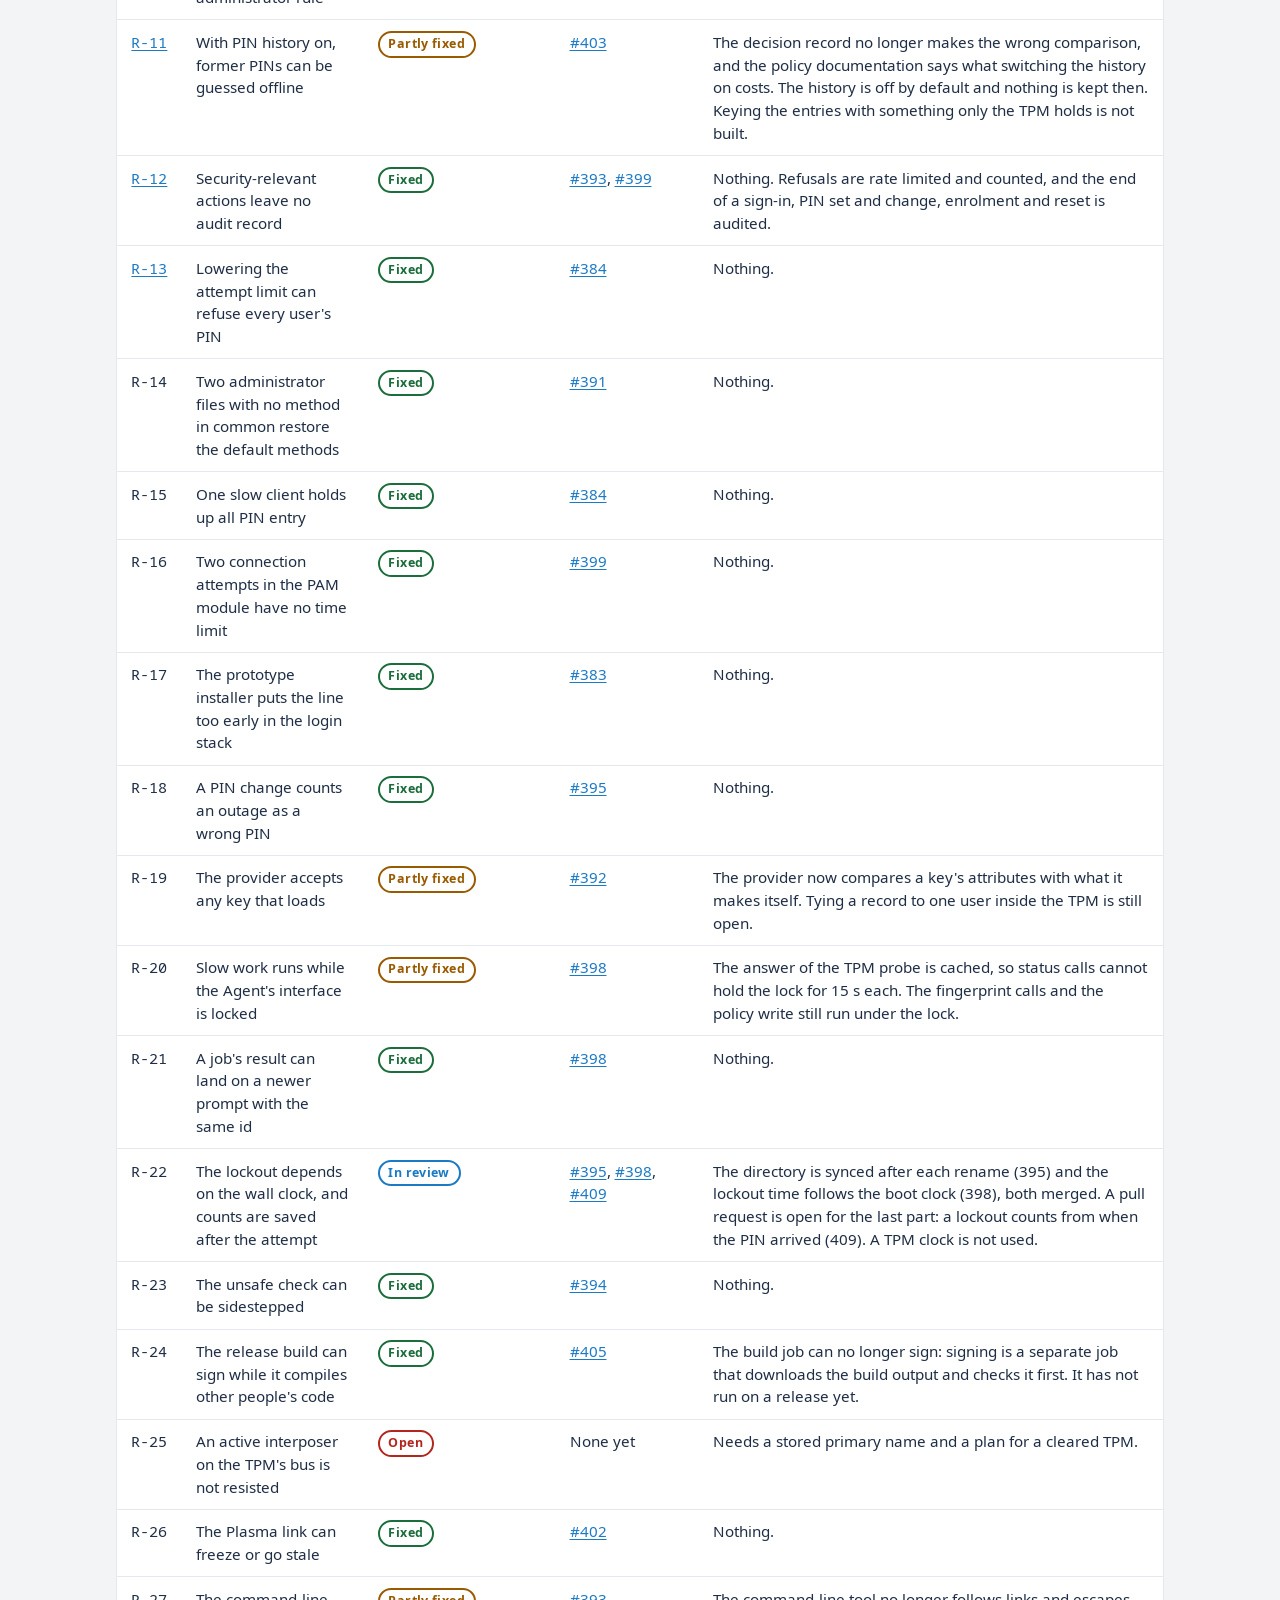
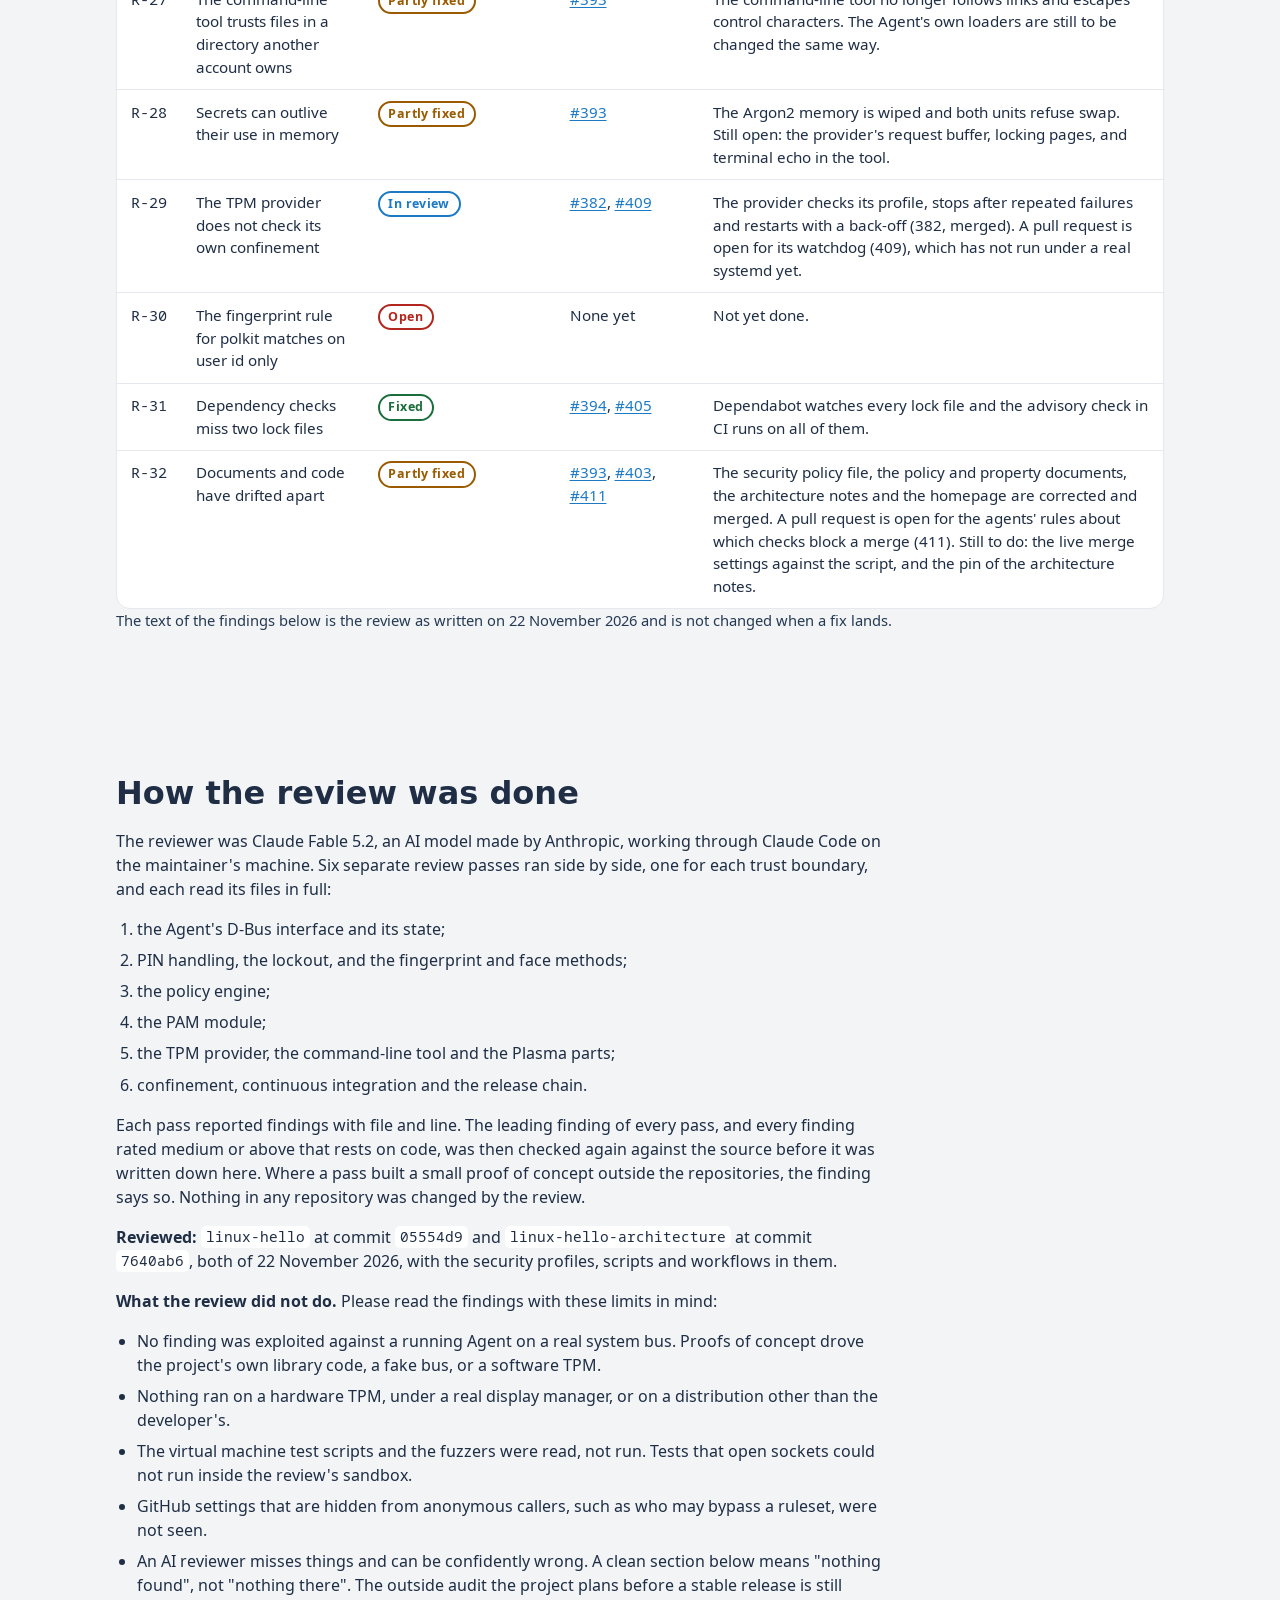
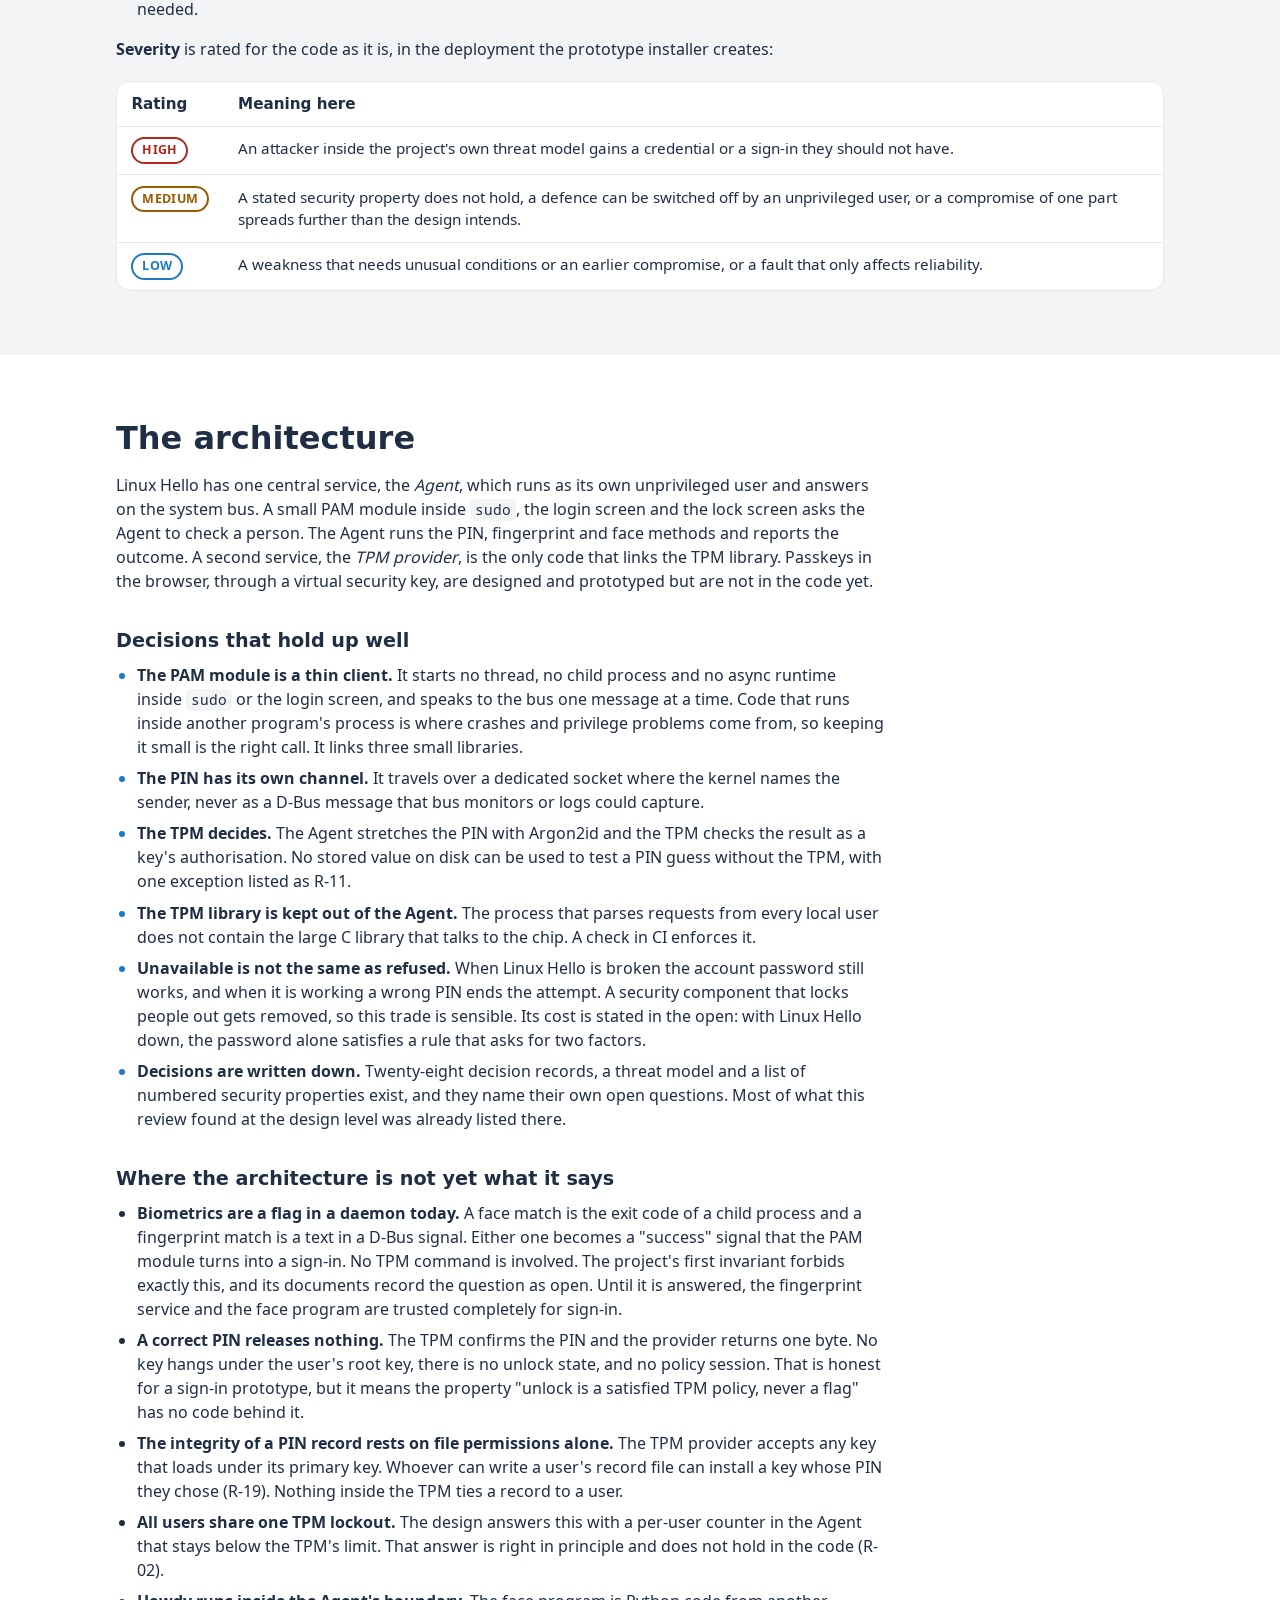
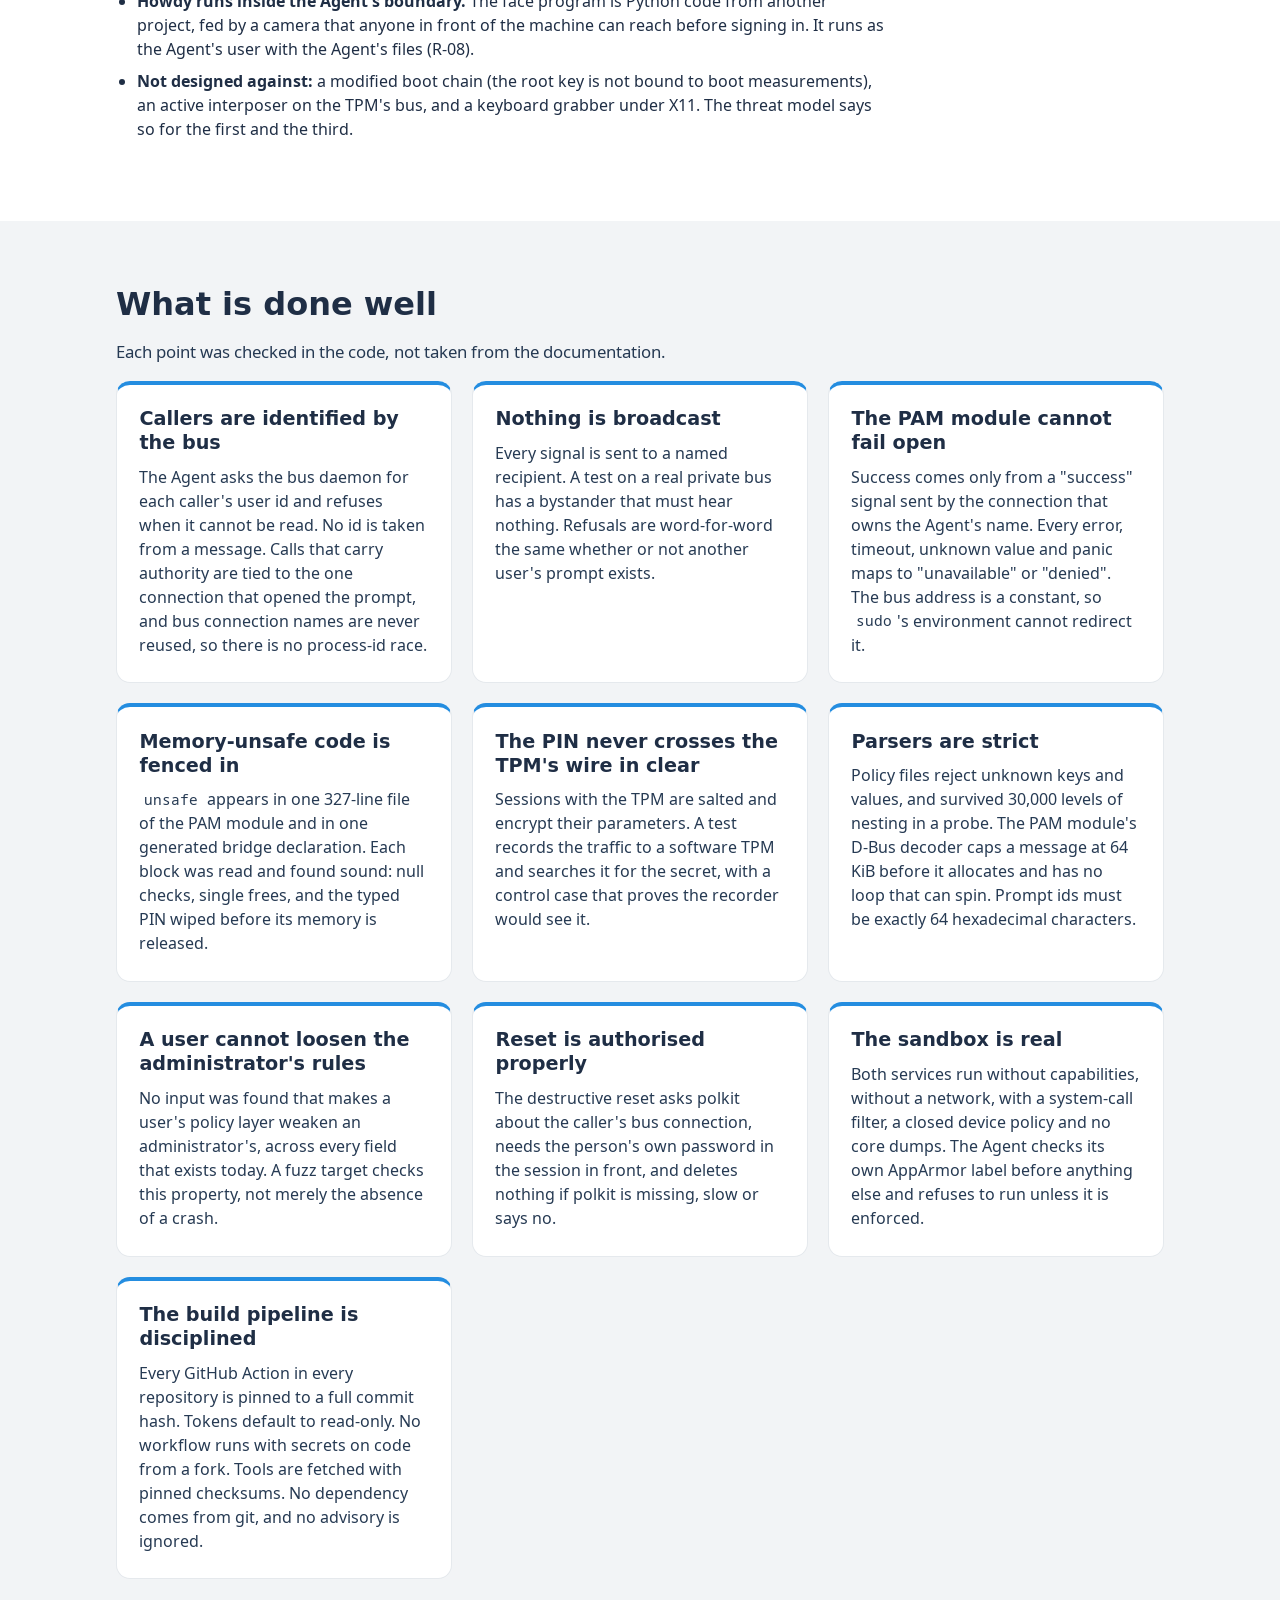
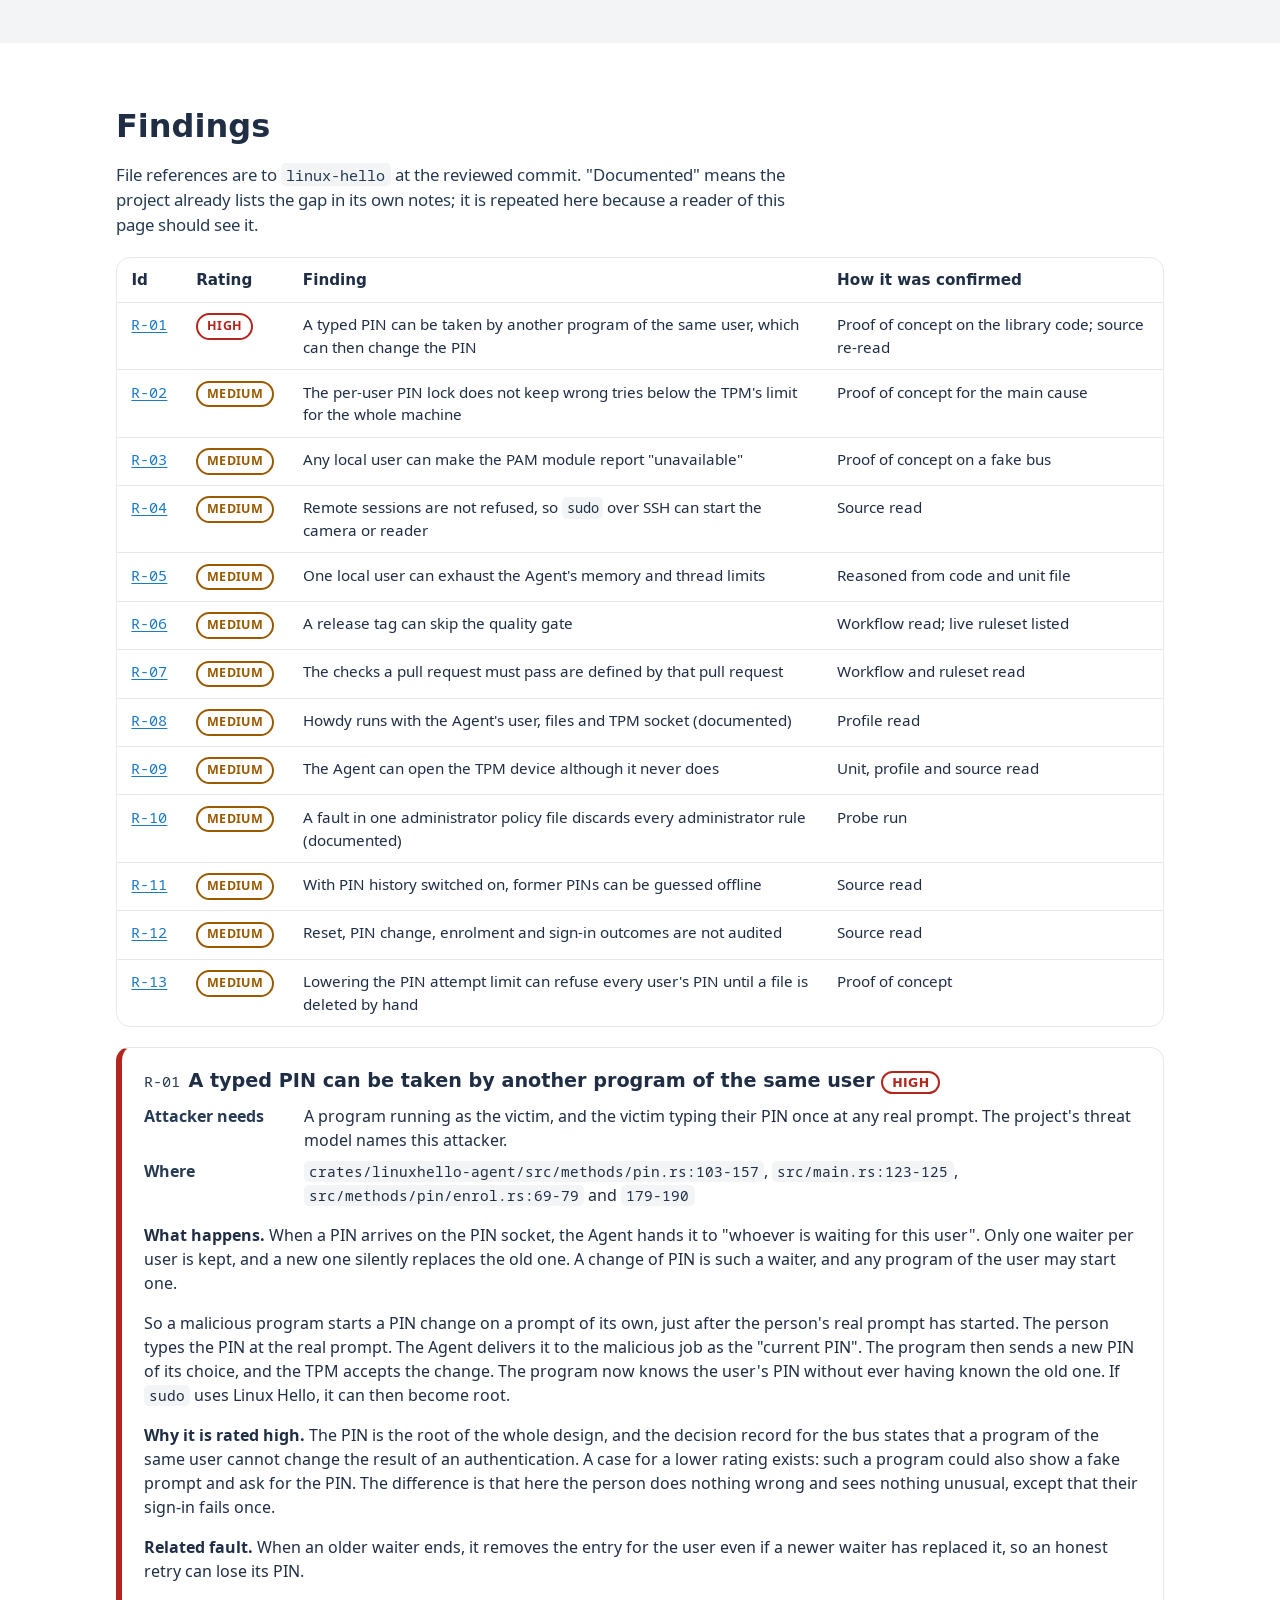
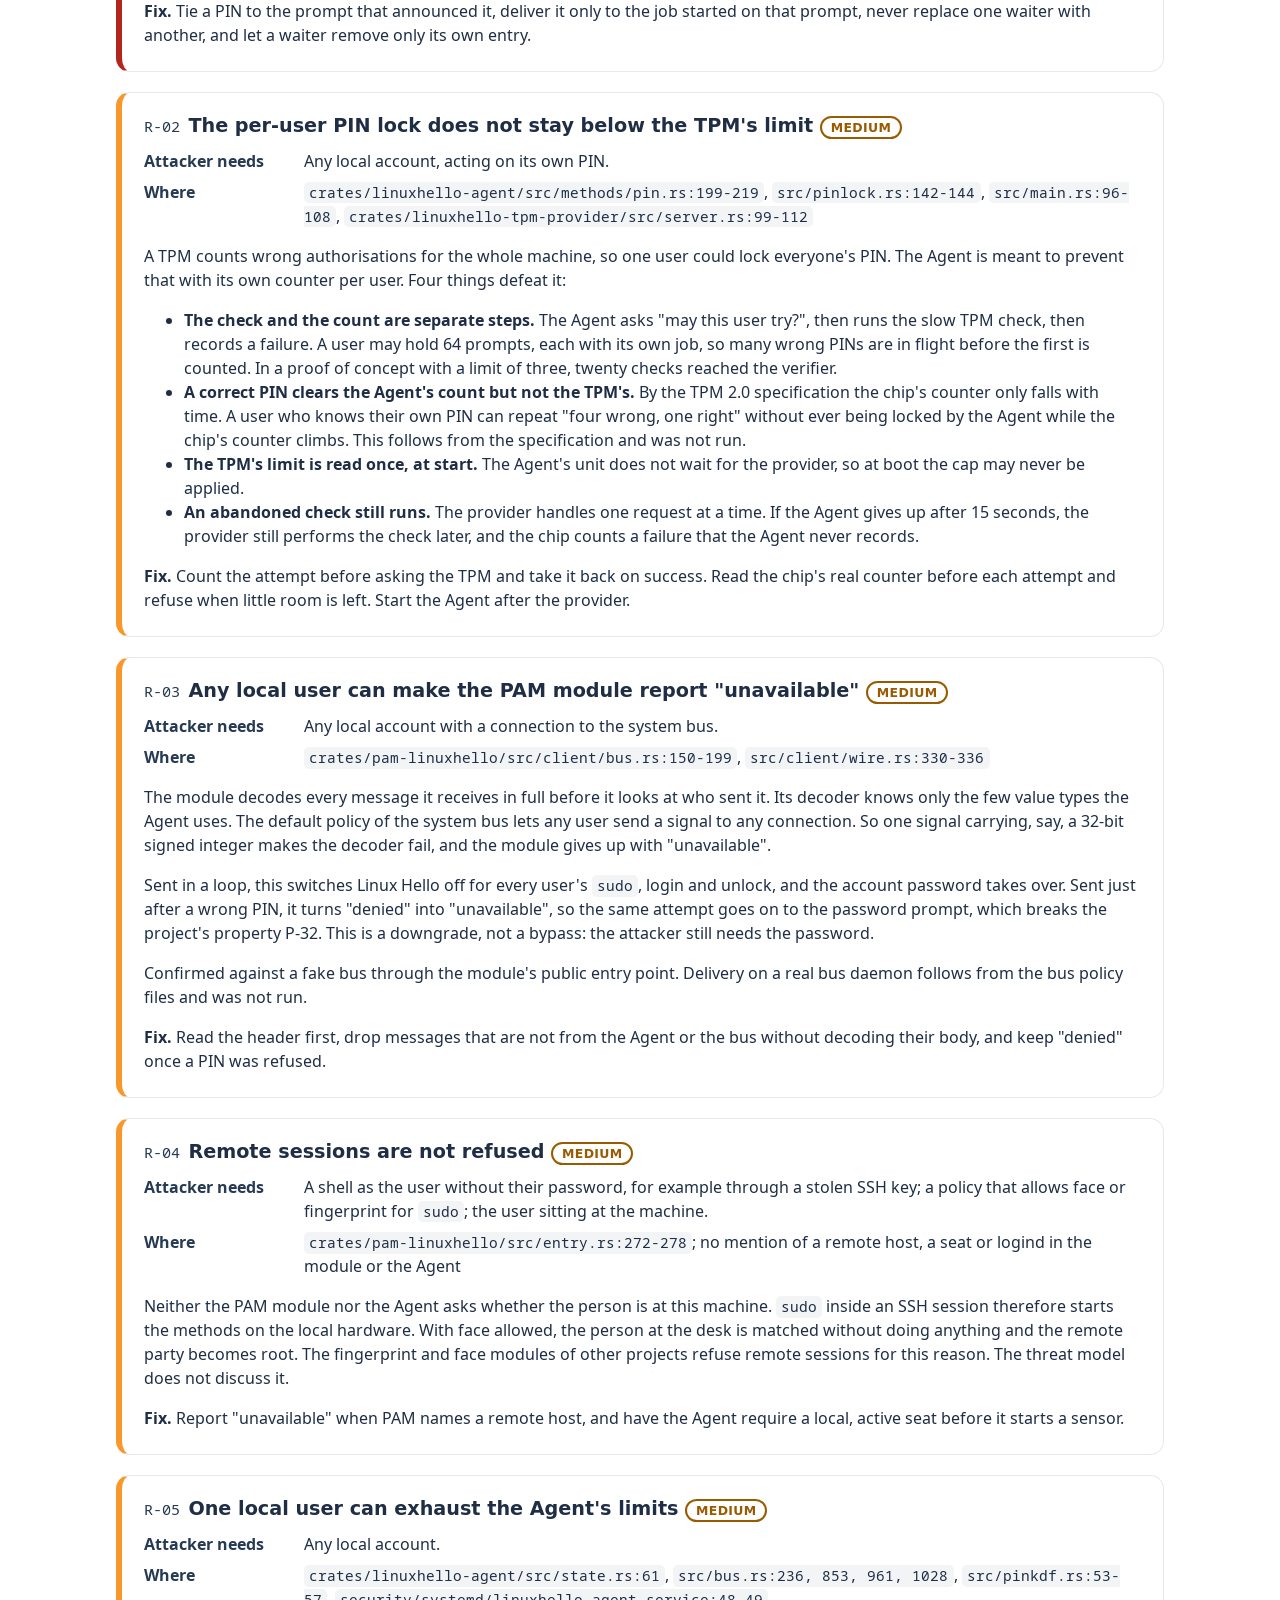
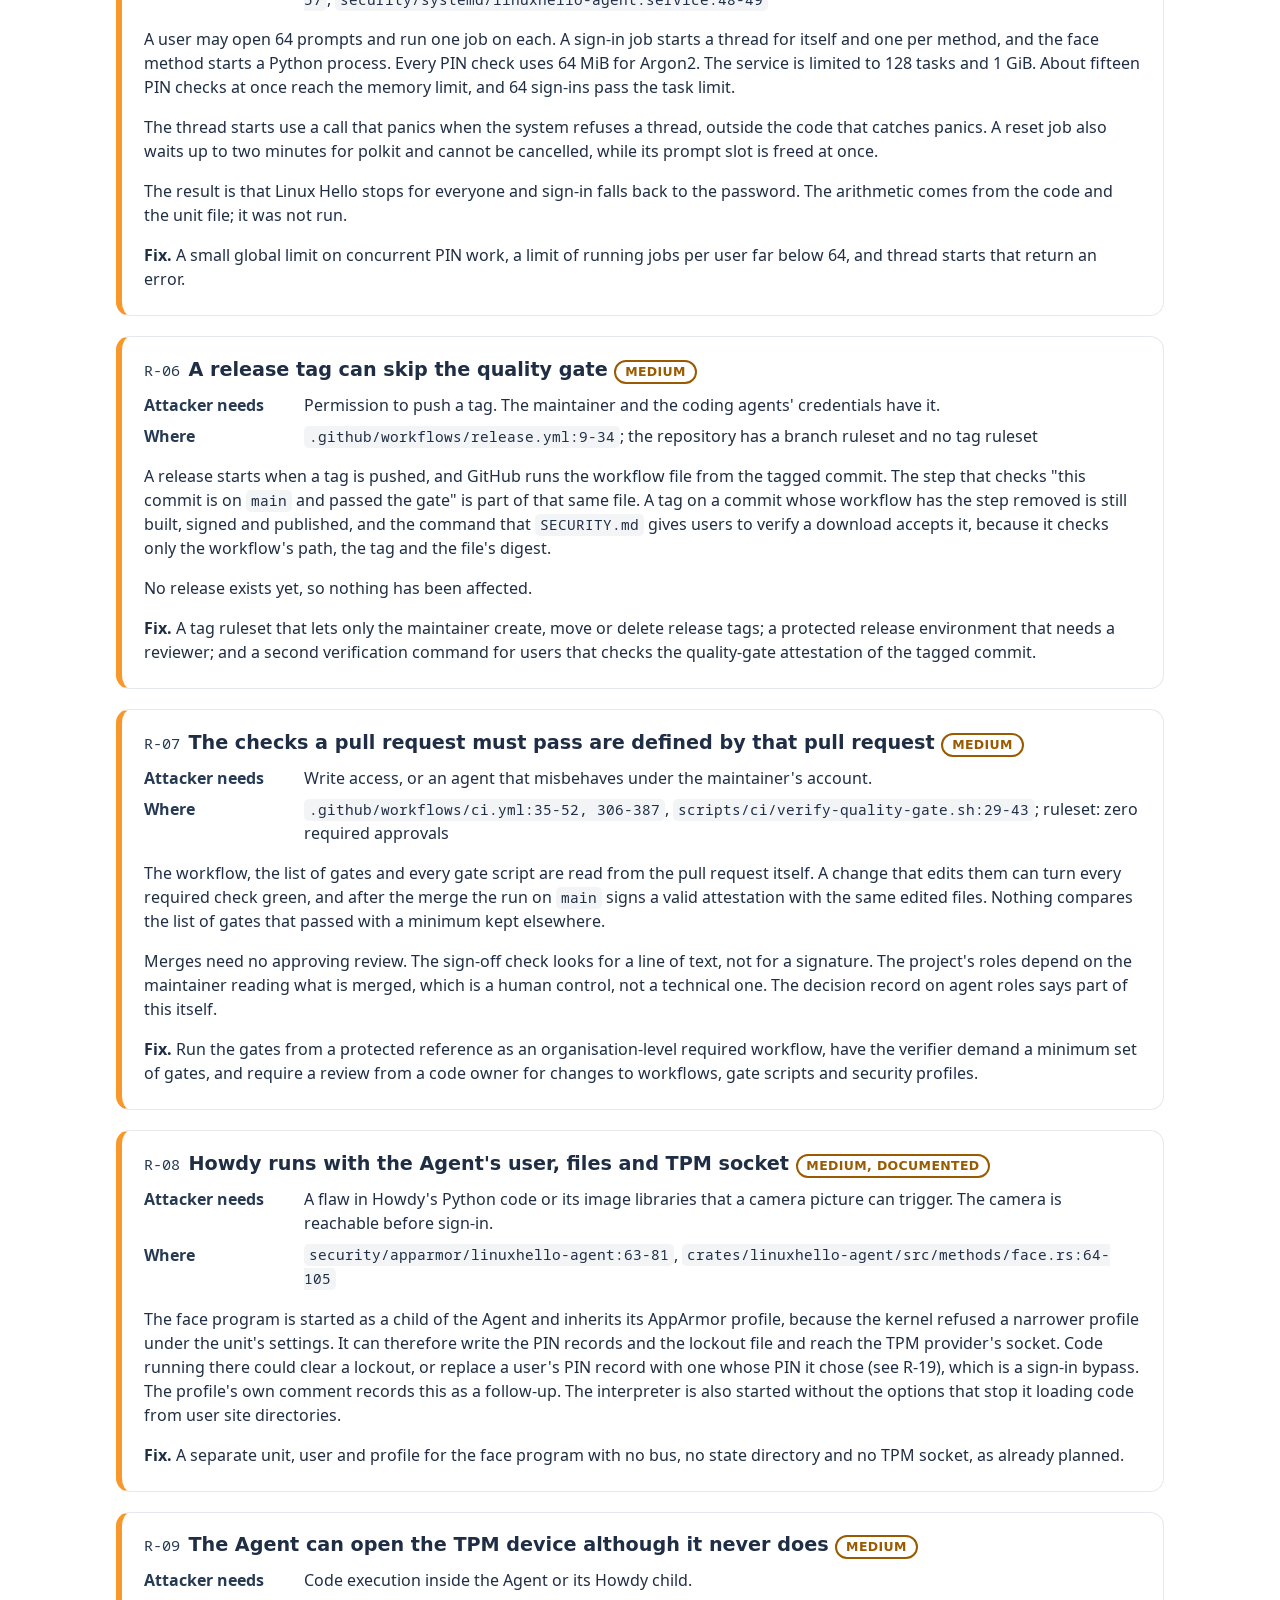
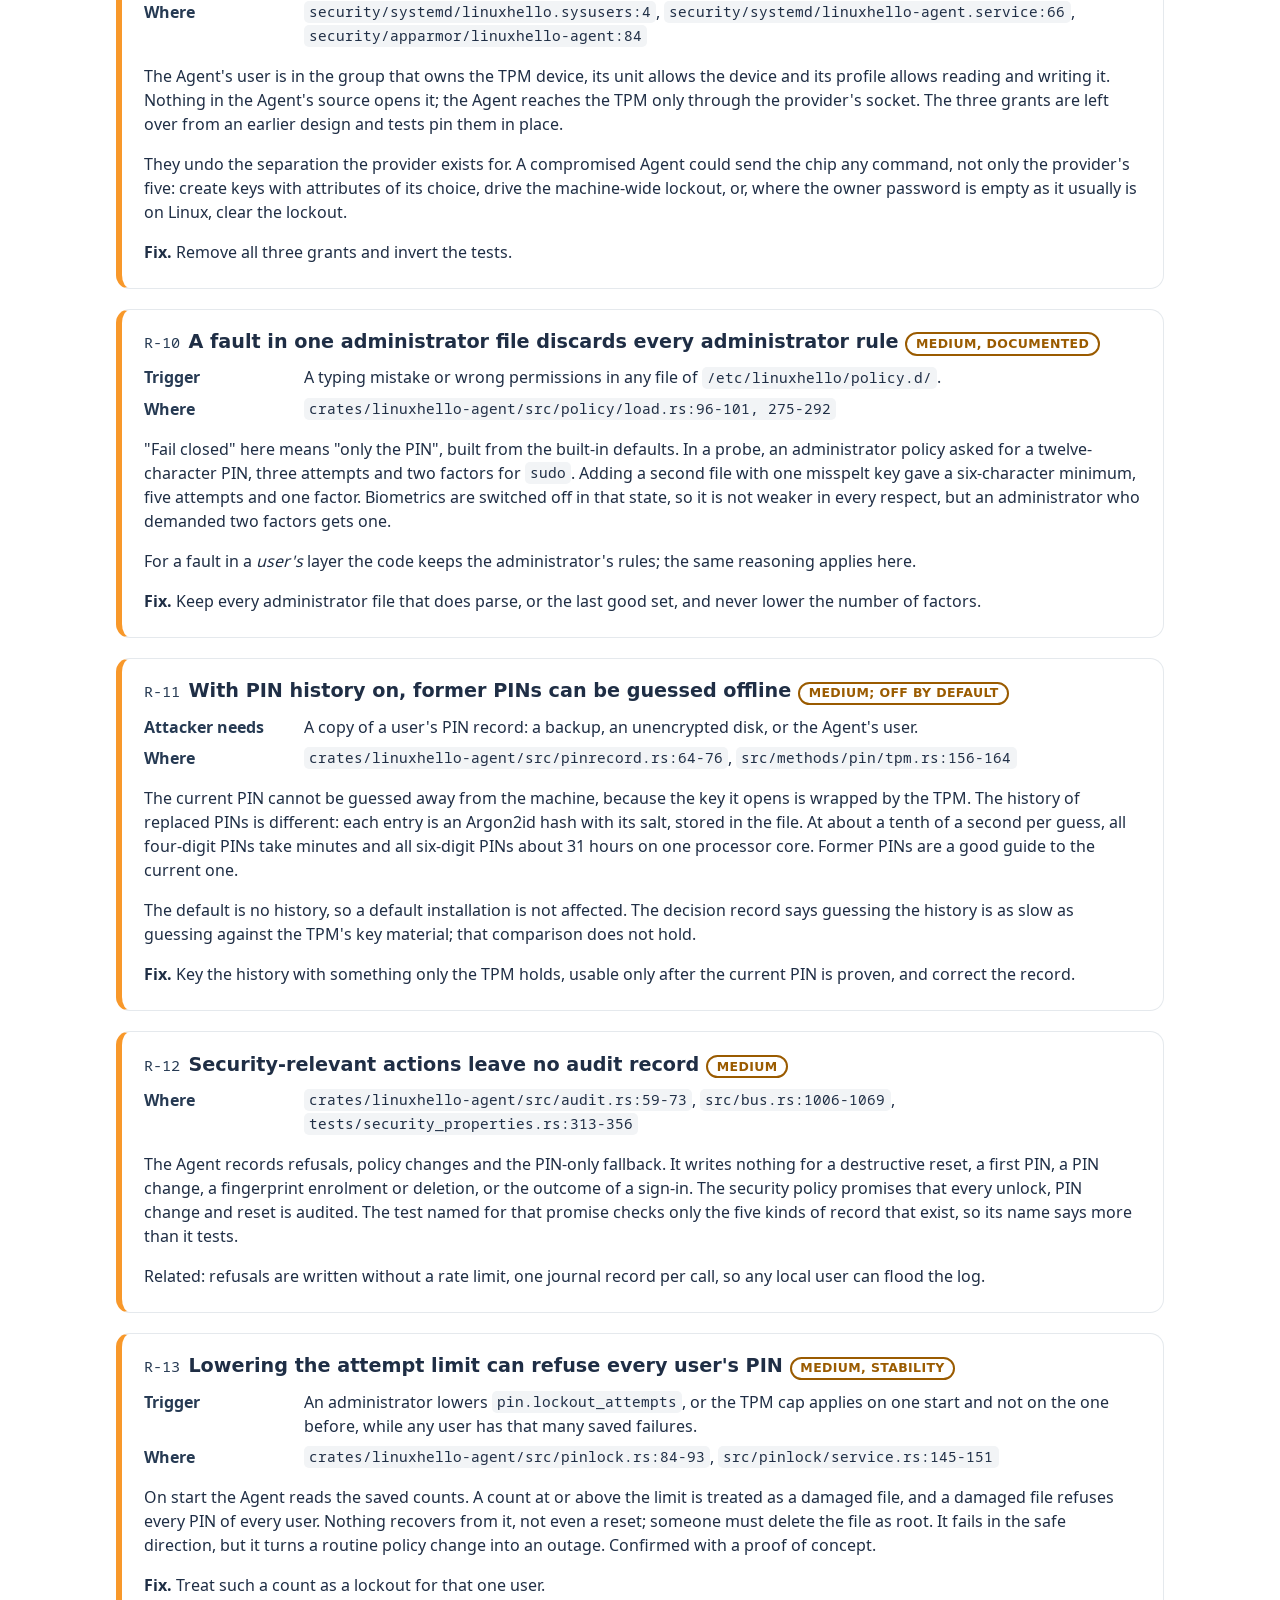
==== commit 27e536ca: "Homepage and security review: say what exists today Homepage: the notice no longer says nothing auth" ====
--- a/security-review.html
+++ b/security-review.html
@@ -47,6 +47,11 @@
     <div class="wrap">
       <aside class="notice" role="note">
         <strong>This is not an independent audit.</strong> The review was done by an AI model, at the maintainer's request, on pre-alpha code that has had no release. It found real faults and they are listed here unfixed. Linux Hello must not be used to protect anything yet. <a href="#method">How the review was done and what it did not cover</a>
+      </aside>
+    </div>
+    <div class="wrap">
+      <aside class="notice" role="note">
+        <strong>Update, 23 November 2026.</strong> Many of the findings below have been fixed since the review, one stack of pull requests at a time. <a href="#fixes">The table of fixes</a> says, for each finding, what is merged, what is in review and what is still open; the text of each finding is the review as written on 22 November and is not changed.
       </aside>
     </div>
 
@@ -513,16 +518,17 @@
     <section class="wrap" aria-labelledby="next">
       <h2 id="next">What to fix first</h2>
       <div class="prose">
+        <p>The order the review proposed, with what has happened to each item as of 23 November 2026. A finding counts as done only when its pull request is merged.</p>
         <ol>
-          <li><strong>Bind a PIN to its prompt (R-01).</strong> It is the one finding that gives an attacker a credential, and the change is small.</li>
-          <li><strong>Remove the Agent's access to the TPM device (R-09).</strong> Three lines of configuration and the tests that pin them.</li>
-          <li><strong>Make the PAM module ignore what it cannot read, and refuse remote sessions (R-03, R-04, R-16).</strong></li>
-          <li><strong>Count PIN attempts before the TPM is asked, and bound concurrent work (R-02, R-05, R-13, R-15).</strong> One change to how attempts are reserved addresses most of it.</li>
-          <li><strong>Protect release tags and the gate definition (R-06, R-07)</strong> before the first release exists.</li>
-          <li><strong>Move Howdy out of the Agent's boundary and have the provider check the keys it loads (R-08, R-19).</strong></li>
-          <li><strong>Repair the tests that cannot fail, and add tests with two actors</strong> for the PIN path.</li>
-          <li><strong>Measure a PIN check on a hardware TPM</strong> and replace the RSA key generation if it is slow.</li>
-          <li><strong>Decide how a fingerprint or face match is tied to the TPM.</strong> Until then, the invariant "biometrics are never a flag in a daemon" describes an intention, and the documentation should say so wherever it states the invariant.</li>
+          <li><strong>Bind a PIN to its prompt (R-01).</strong> It is the one finding that gives an attacker a credential, and the change is small.<br><span class="st fixed">Done</span> Merged in <a href="https://github.com/LinuxHello/linux-hello/pull/381">#381</a>.</li>
+          <li><strong>Remove the Agent's access to the TPM device (R-09).</strong> Three lines of configuration and the tests that pin them.<br><span class="st fixed">Done</span> Merged in <a href="https://github.com/LinuxHello/linux-hello/pull/382">#382</a>.</li>
+          <li><strong>Make the PAM module ignore what it cannot read, and refuse remote sessions (R-03, R-04, R-16).</strong><br><span class="st partly">Mostly done</span> The module ignores what it cannot read (<a href="https://github.com/LinuxHello/linux-hello/pull/383">#383</a>), refuses a remote session, and its connections have a deadline (<a href="https://github.com/LinuxHello/linux-hello/pull/399">#399</a>). The Agent's own check of the caller's session, so that a program that skips the module cannot start the camera or the reader, is in review (<a href="https://github.com/LinuxHello/linux-hello/pull/410">#410</a>).</li>
+          <li><strong>Count PIN attempts before the TPM is asked, and bound concurrent work (R-02, R-05, R-13, R-15).</strong> One change to how attempts are reserved addresses most of it.<br><span class="st partly">Mostly done</span> Merged in <a href="https://github.com/LinuxHello/linux-hello/pull/384">#384</a>. Two causes of R-02 remain: the TPM's counter can be driven to its limit by a loop of wrong and right PINs, and an abandoned check still reaches the chip. Both are in review (<a href="https://github.com/LinuxHello/linux-hello/pull/413">#413</a>); a person who knows their PIN can still hold the counter high for a while, which makes PIN checks unavailable and leaves the password.</li>
+          <li><strong>Protect release tags and the gate definition (R-06, R-07)</strong> before the first release exists.<br><span class="st partly">Partly done</span> Only repository administrators can now create, move or delete a tag, tags must be signed, and the signing job of a release waits for the maintainer's approval (<a href="https://github.com/LinuxHello/linux-hello/pull/405">#405</a>). The release workflow has not run yet. Requiring the same workflows of every pull request (R-07) is an organisation setting and is not done.</li>
+          <li><strong>Move Howdy out of the Agent's boundary and have the provider check the keys it loads (R-08, R-19).</strong><br><span class="st partly">Partly done</span> The provider compares a key's attributes with what it makes itself (<a href="https://github.com/LinuxHello/linux-hello/pull/392">#392</a>). Howdy still runs inside the Agent's boundary, and a key is not yet bound to one user inside the TPM.</li>
+          <li><strong>Repair the tests that cannot fail, and add tests with two actors</strong> for the PIN path.<br><span class="st partly">Partly done</span> The relying-party matching tests assert real differences (<a href="https://github.com/LinuxHello/linux-hello/pull/391">#391</a>), placeholder tests say what they wait for (<a href="https://github.com/LinuxHello/linux-hello/pull/399">#399</a>), and the provider's wire format has fuzz targets (in review, <a href="https://github.com/LinuxHello/linux-hello/pull/412">#412</a>). Tests with two users on a real bus are not done.</li>
+          <li><strong>Measure a PIN check on a hardware TPM</strong> and replace the RSA key generation if it is slow.<br><span class="st open">Not done</span> It needs a hardware TPM.</li>
+          <li><strong>Decide how a fingerprint or face match is tied to the TPM.</strong> Until then, the invariant "biometrics are never a flag in a daemon" describes an intention, and the documentation should say so wherever it states the invariant.<br><span class="st open">Not done</span> It is a design decision with its own spike, and the largest piece of work the review found.</li>
         </ol>
         <p>The outside audit the project plans remains necessary. This review should make it cheaper by clearing what a careful reading can find.</p>
         <p class="fine">Found something this review missed? Please report it privately through the <a href="https://github.com/LinuxHello/linux-hello/security">Security tab</a> of linux-hello, as <a href="https://github.com/LinuxHello/linux-hello/blob/main/SECURITY.md">SECURITY.md</a> describes.</p>
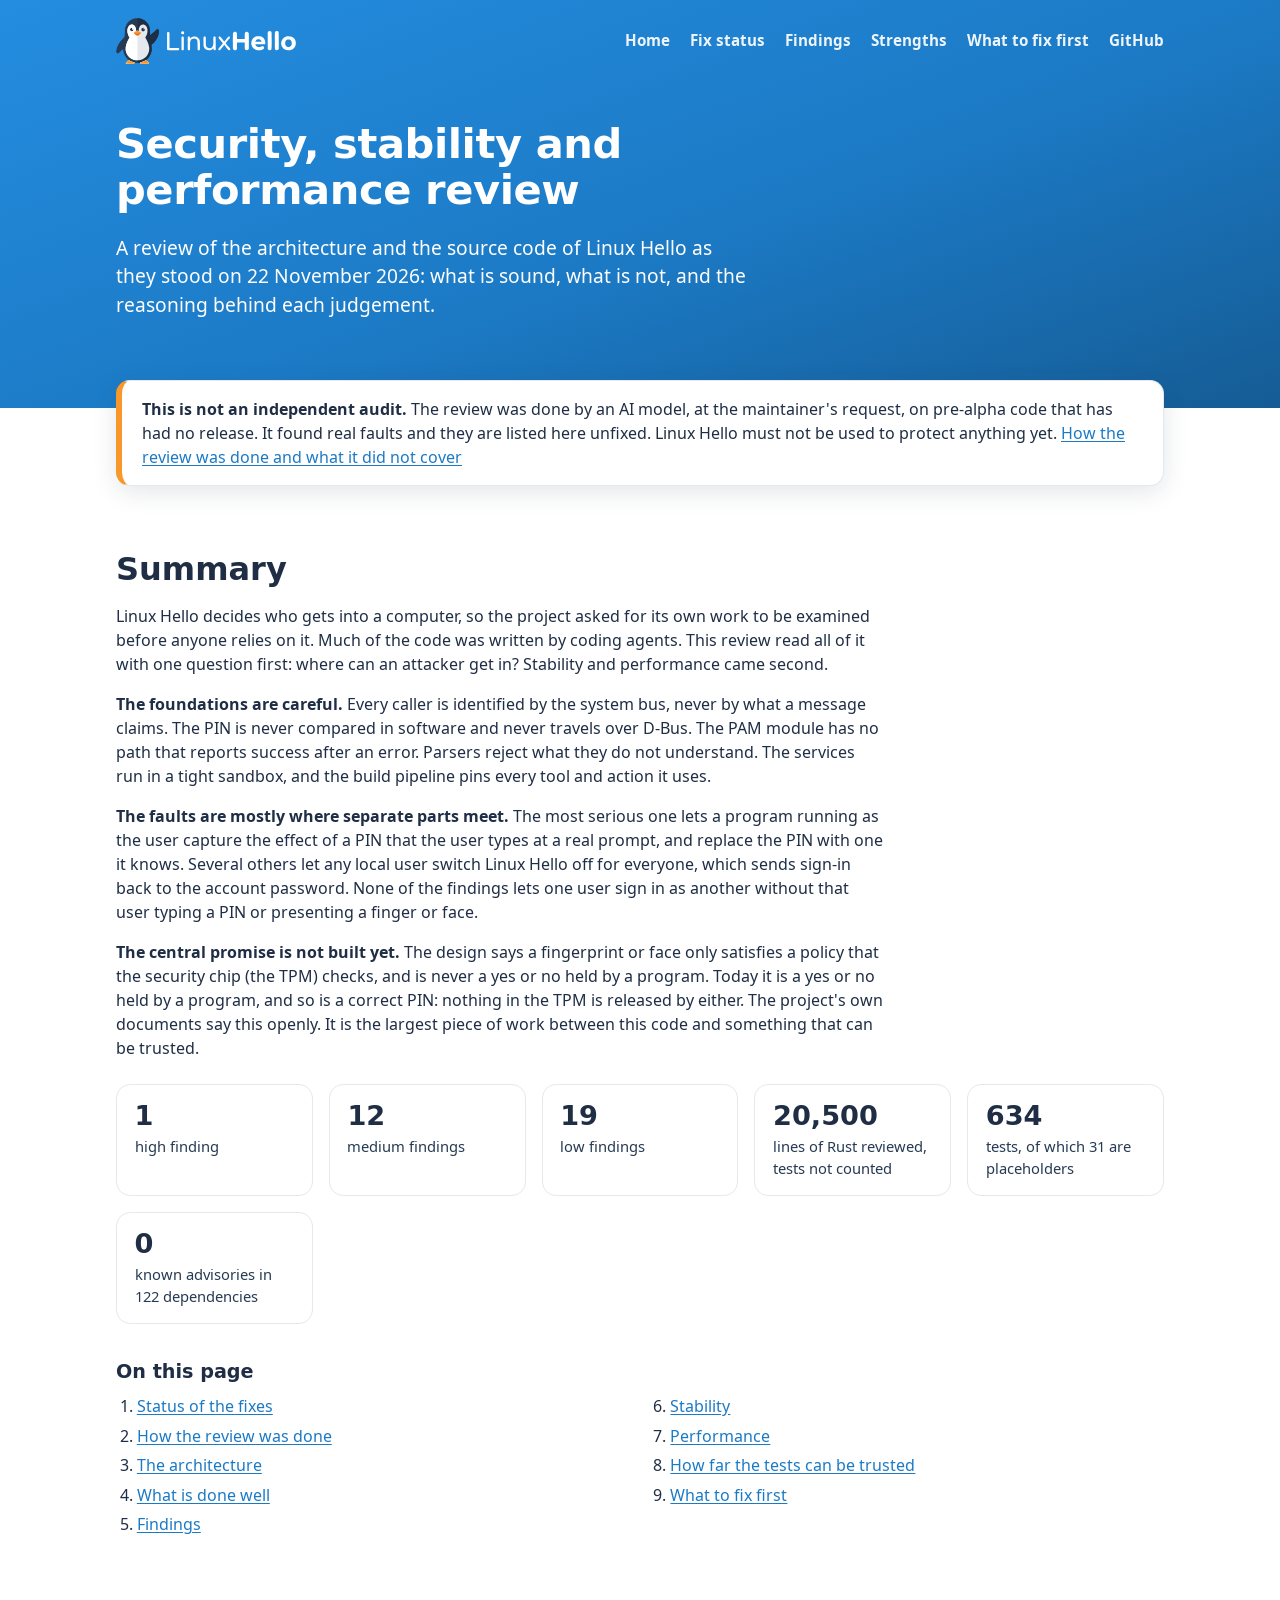
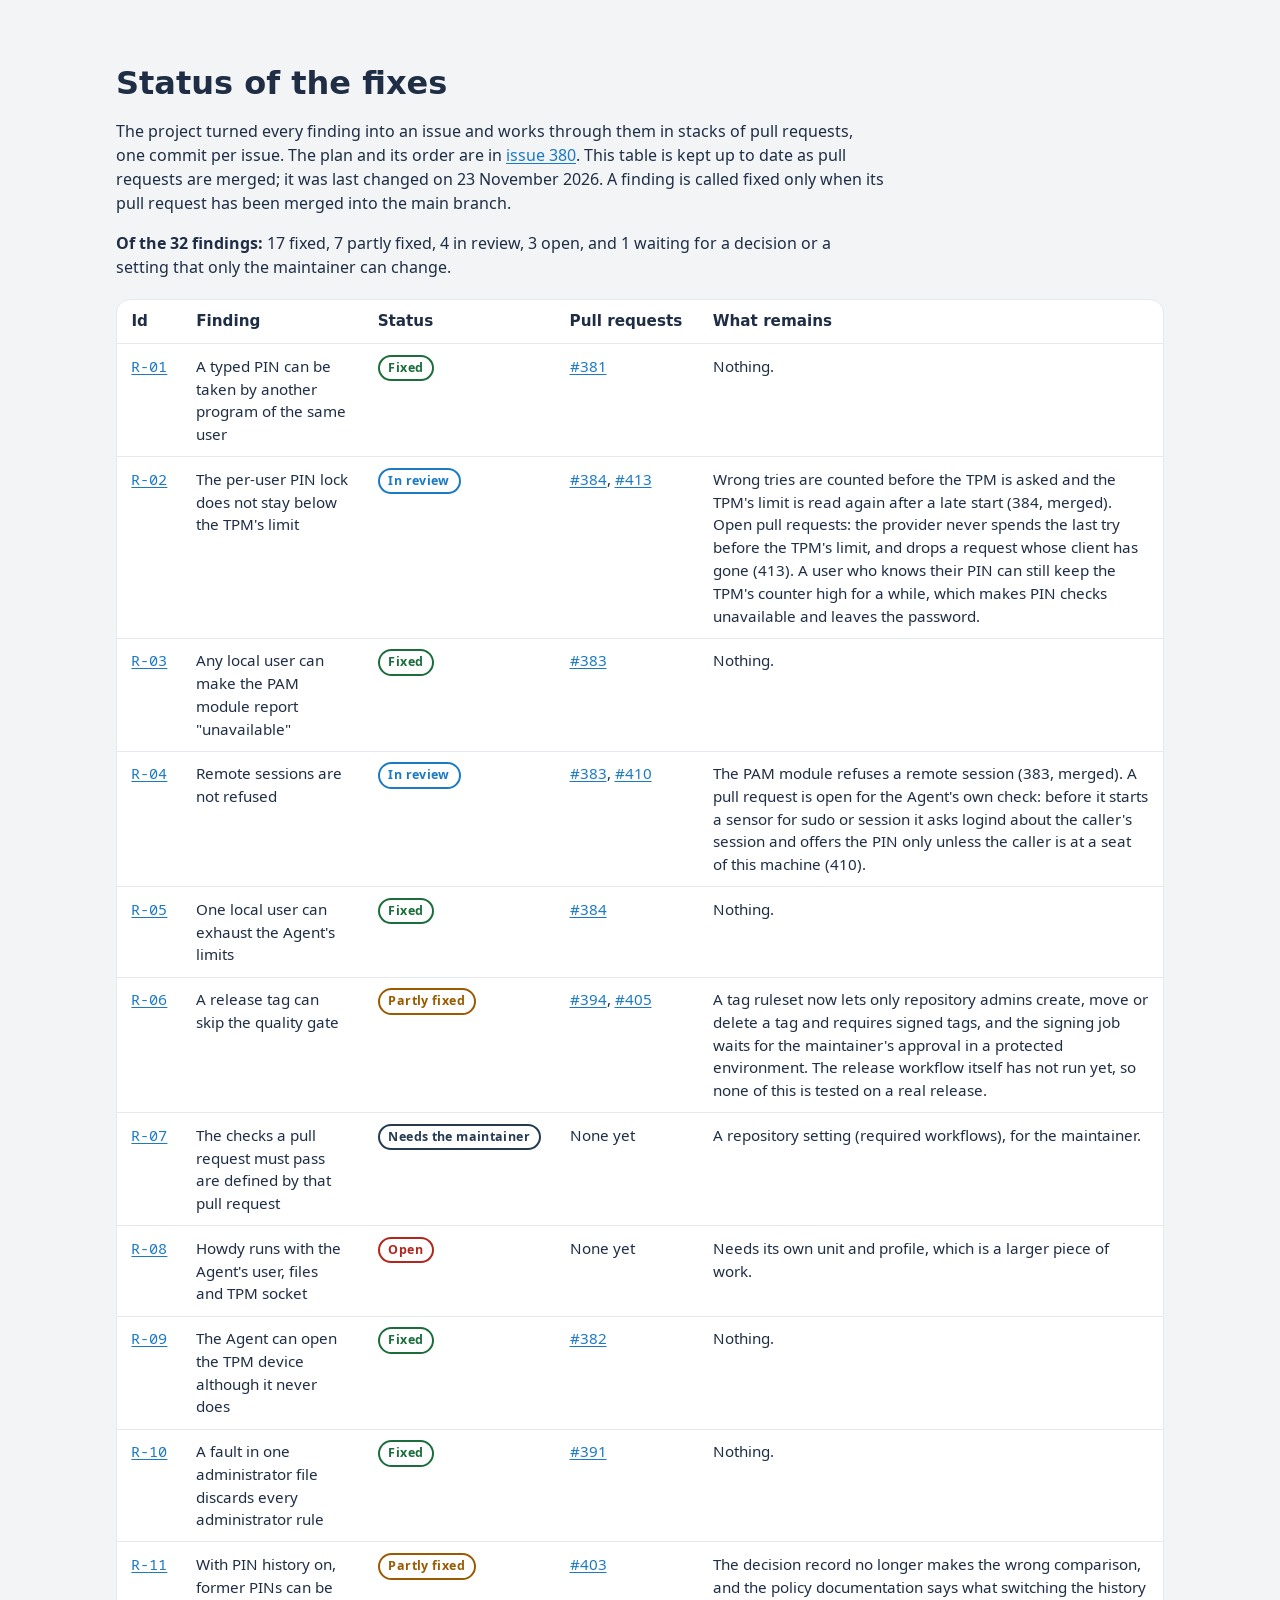
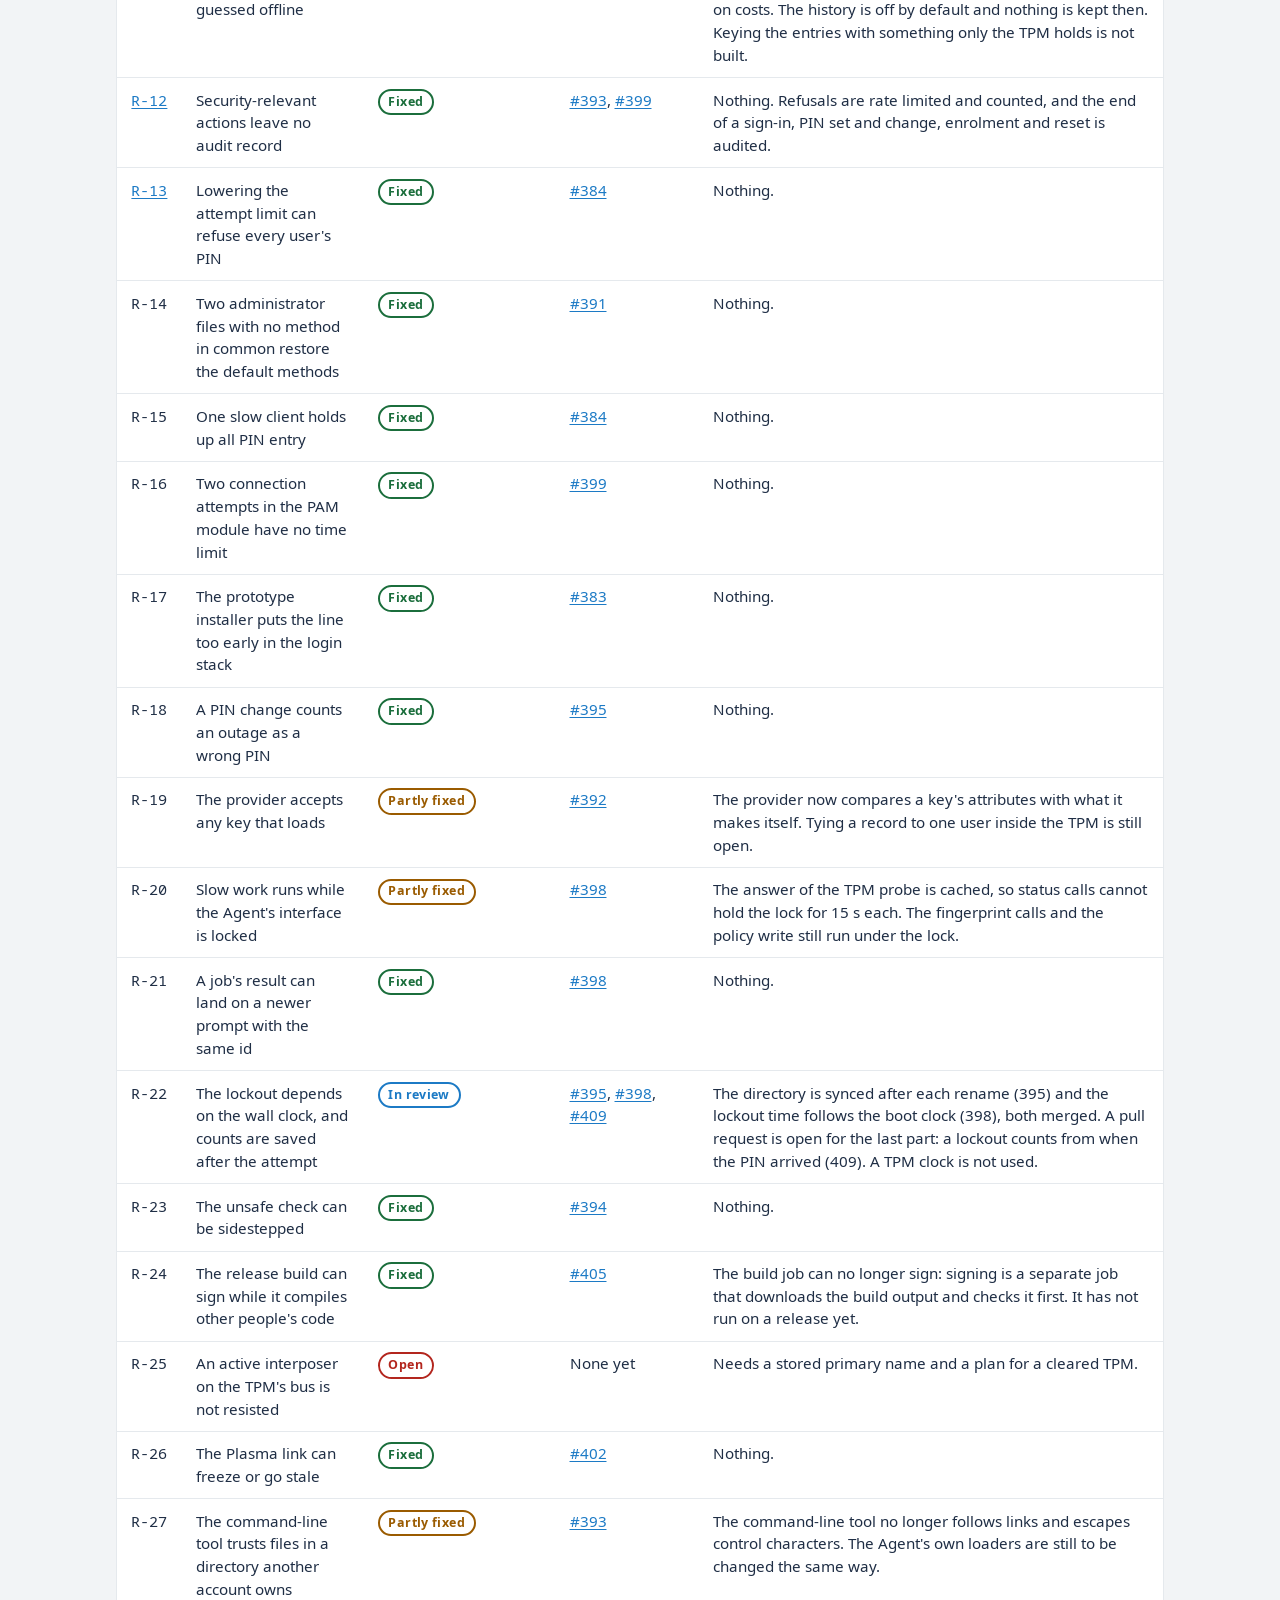
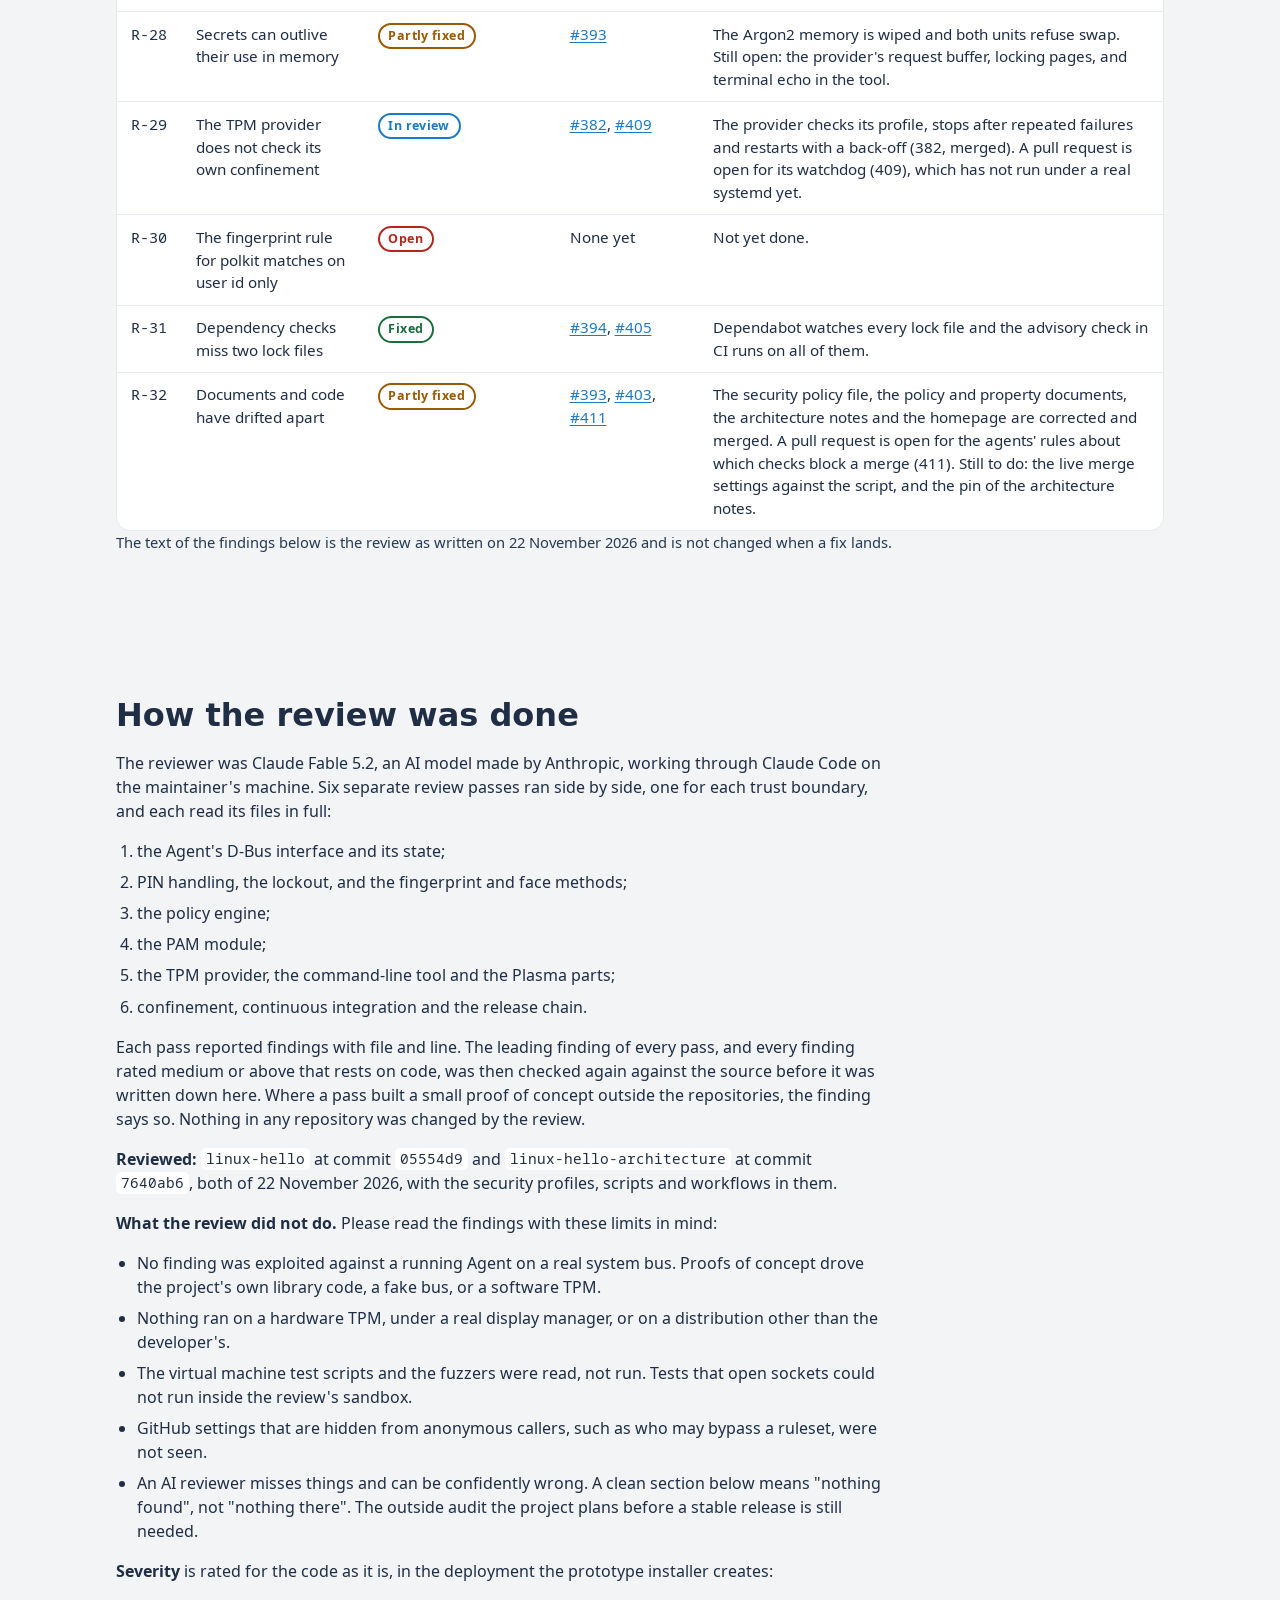
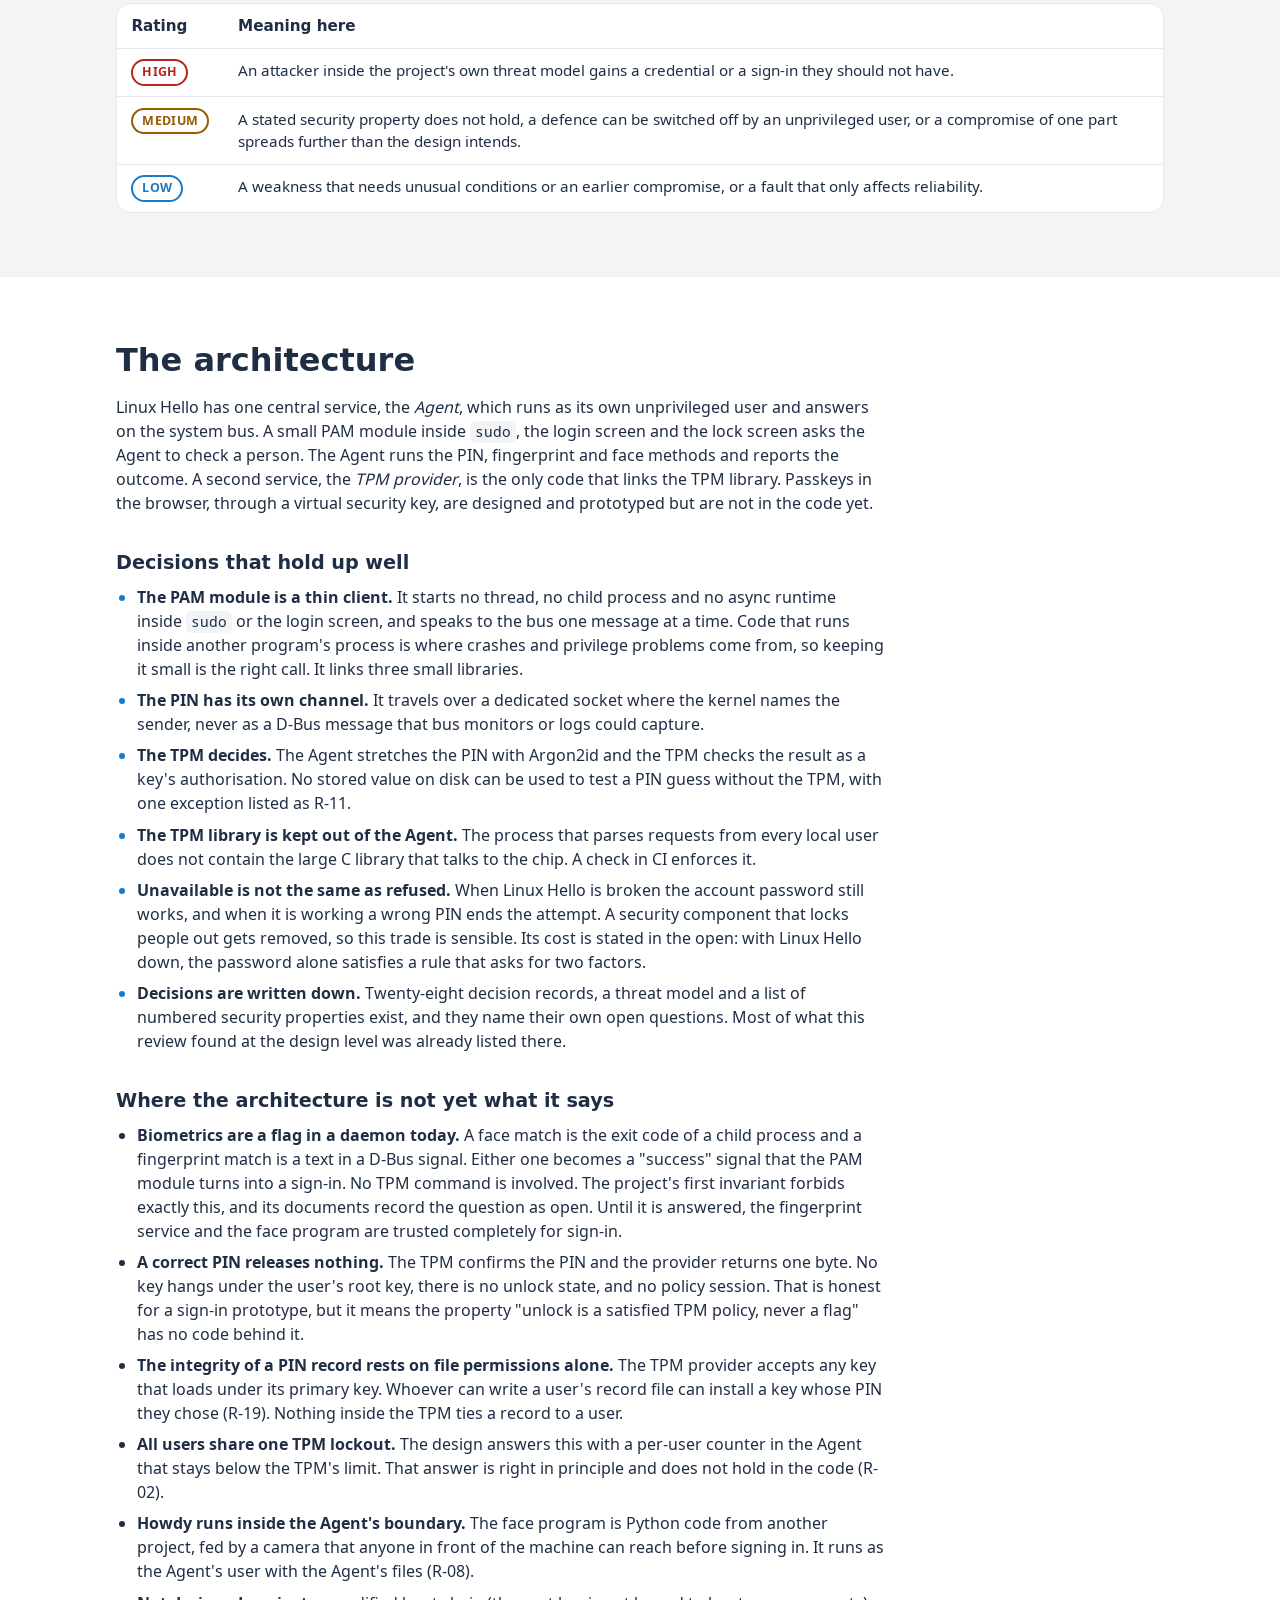
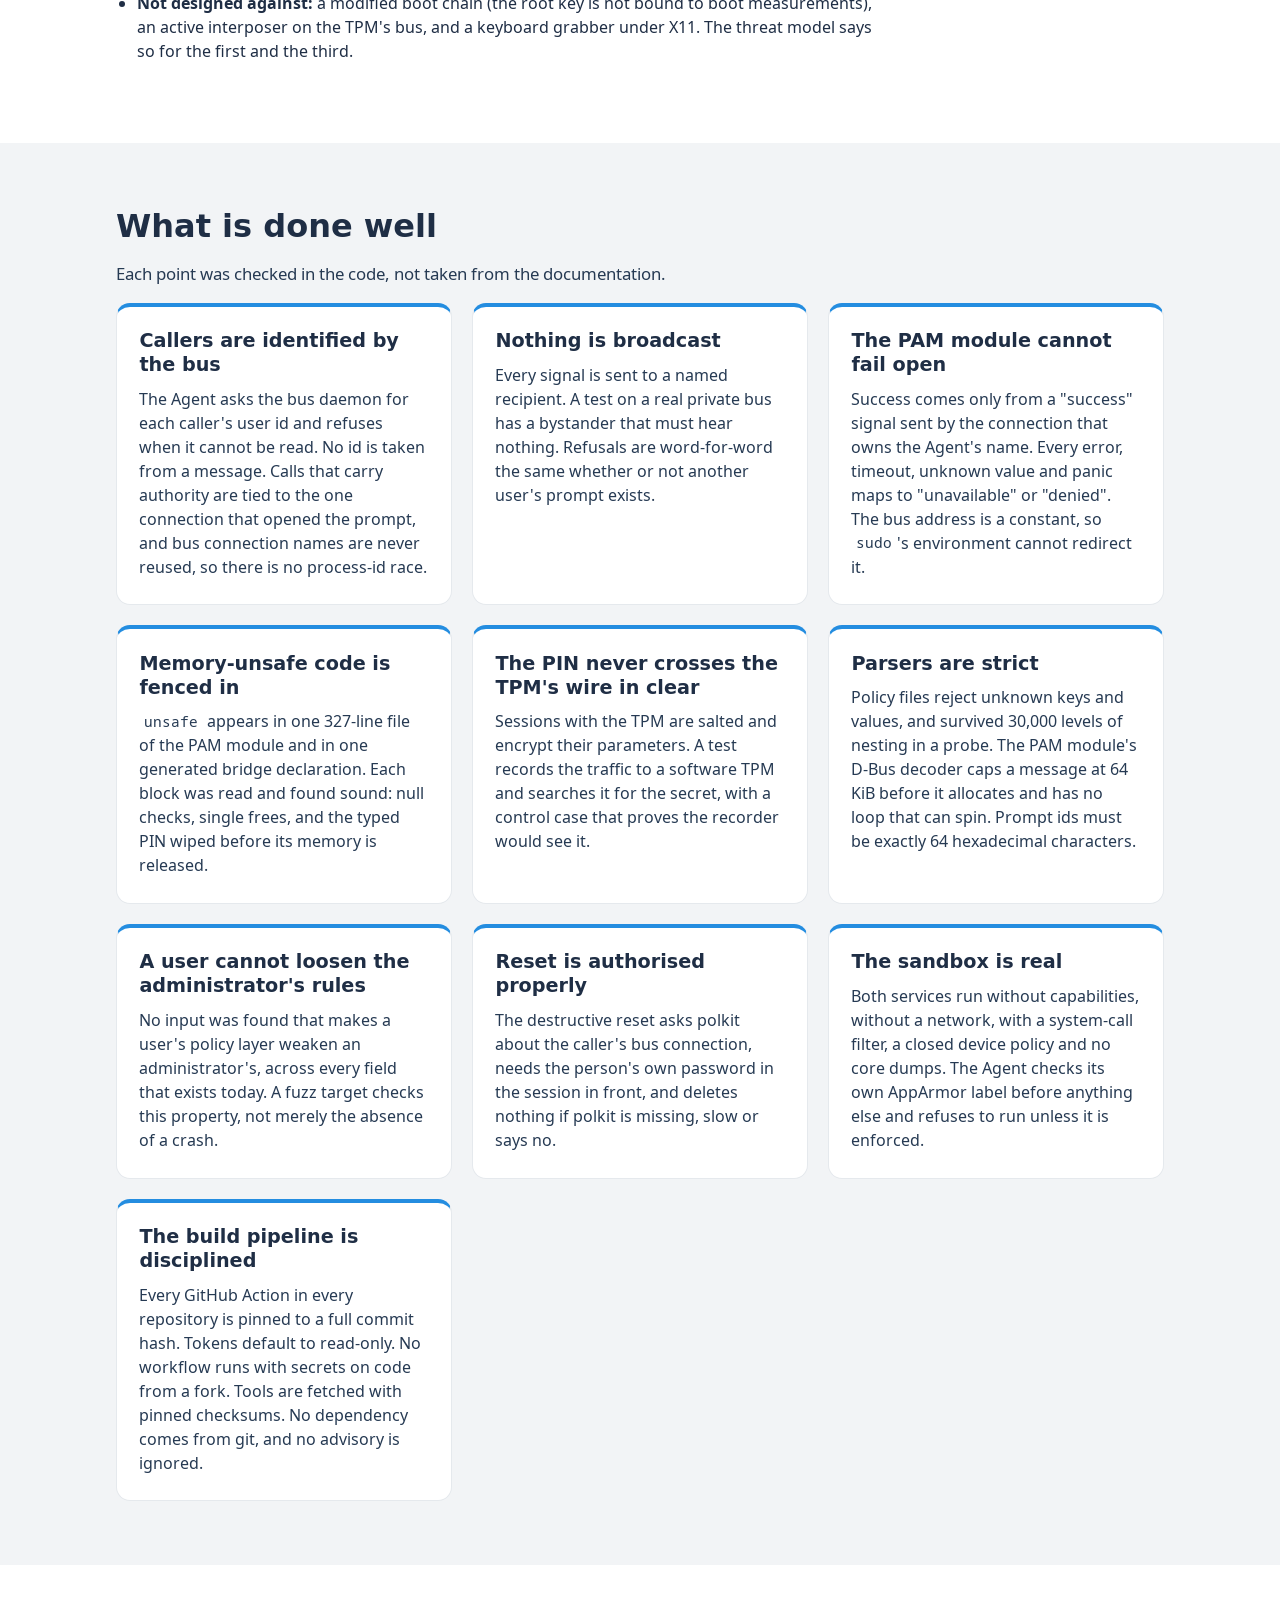
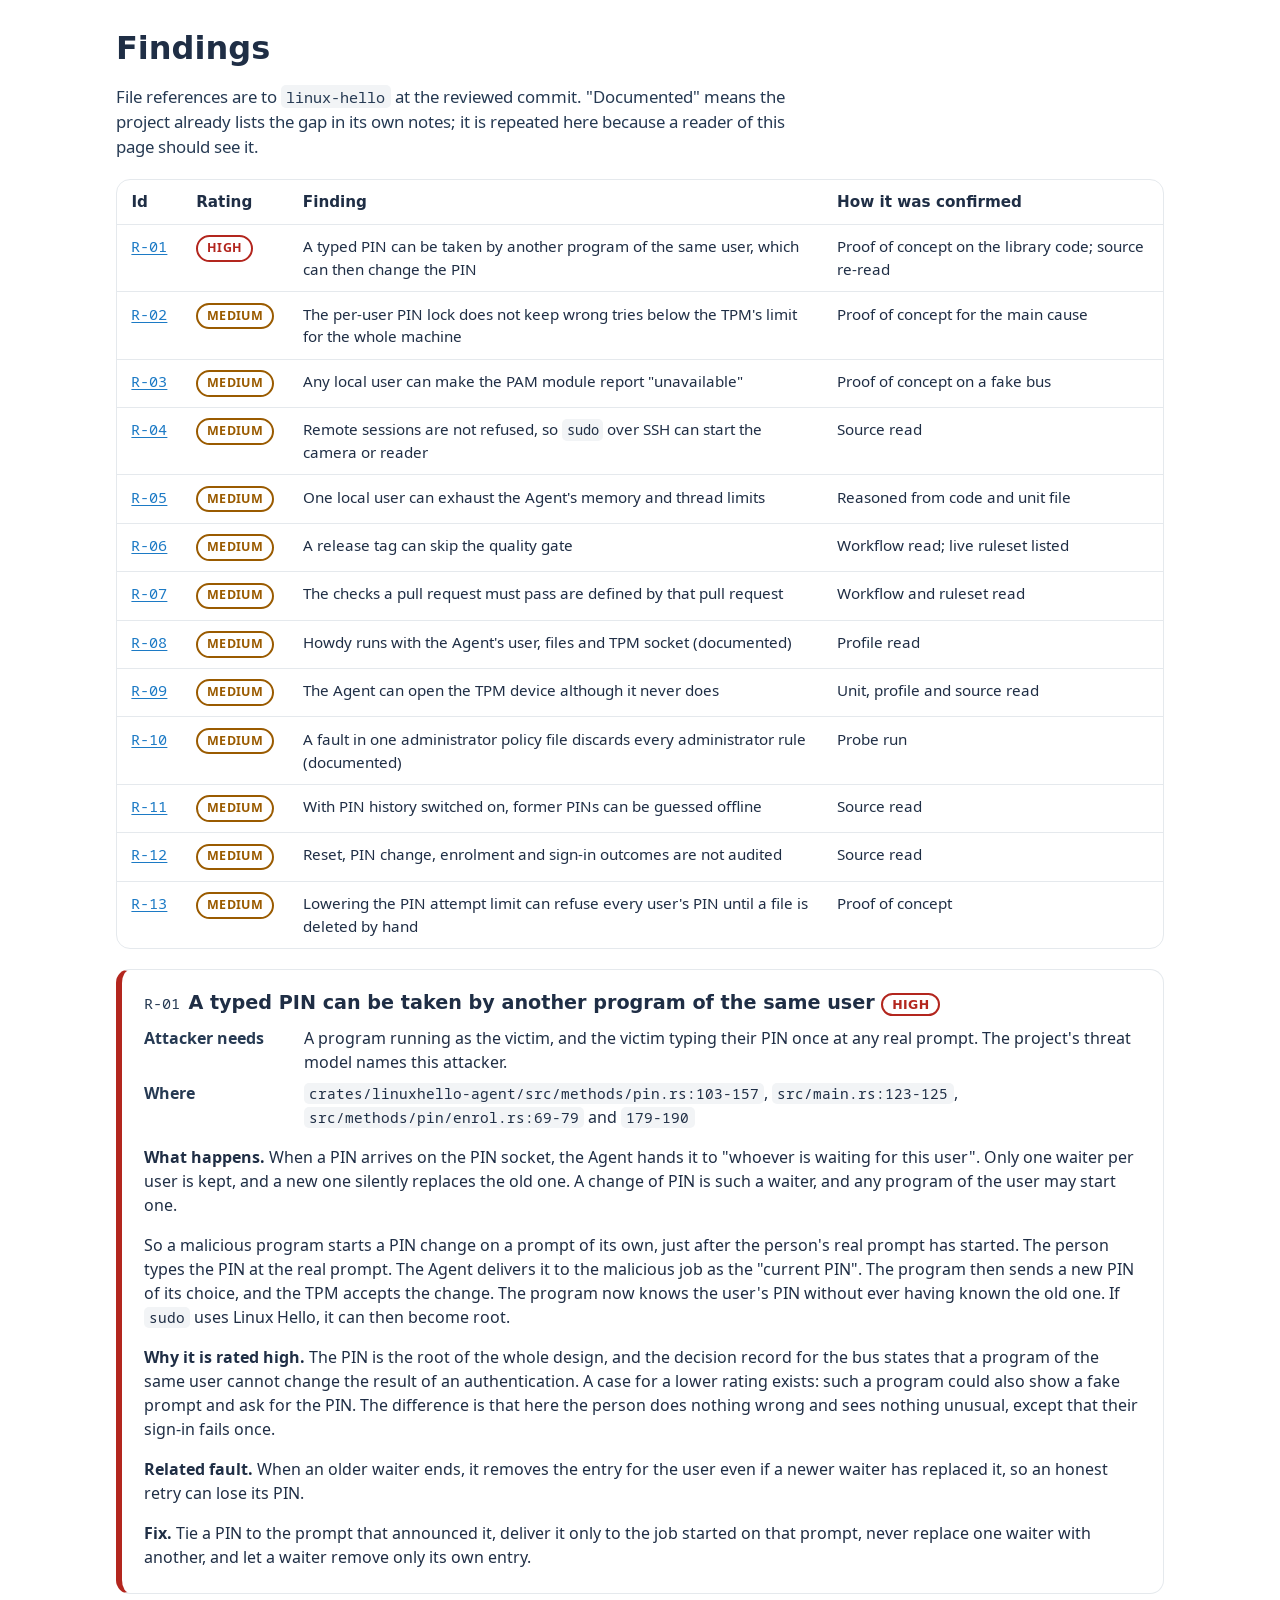
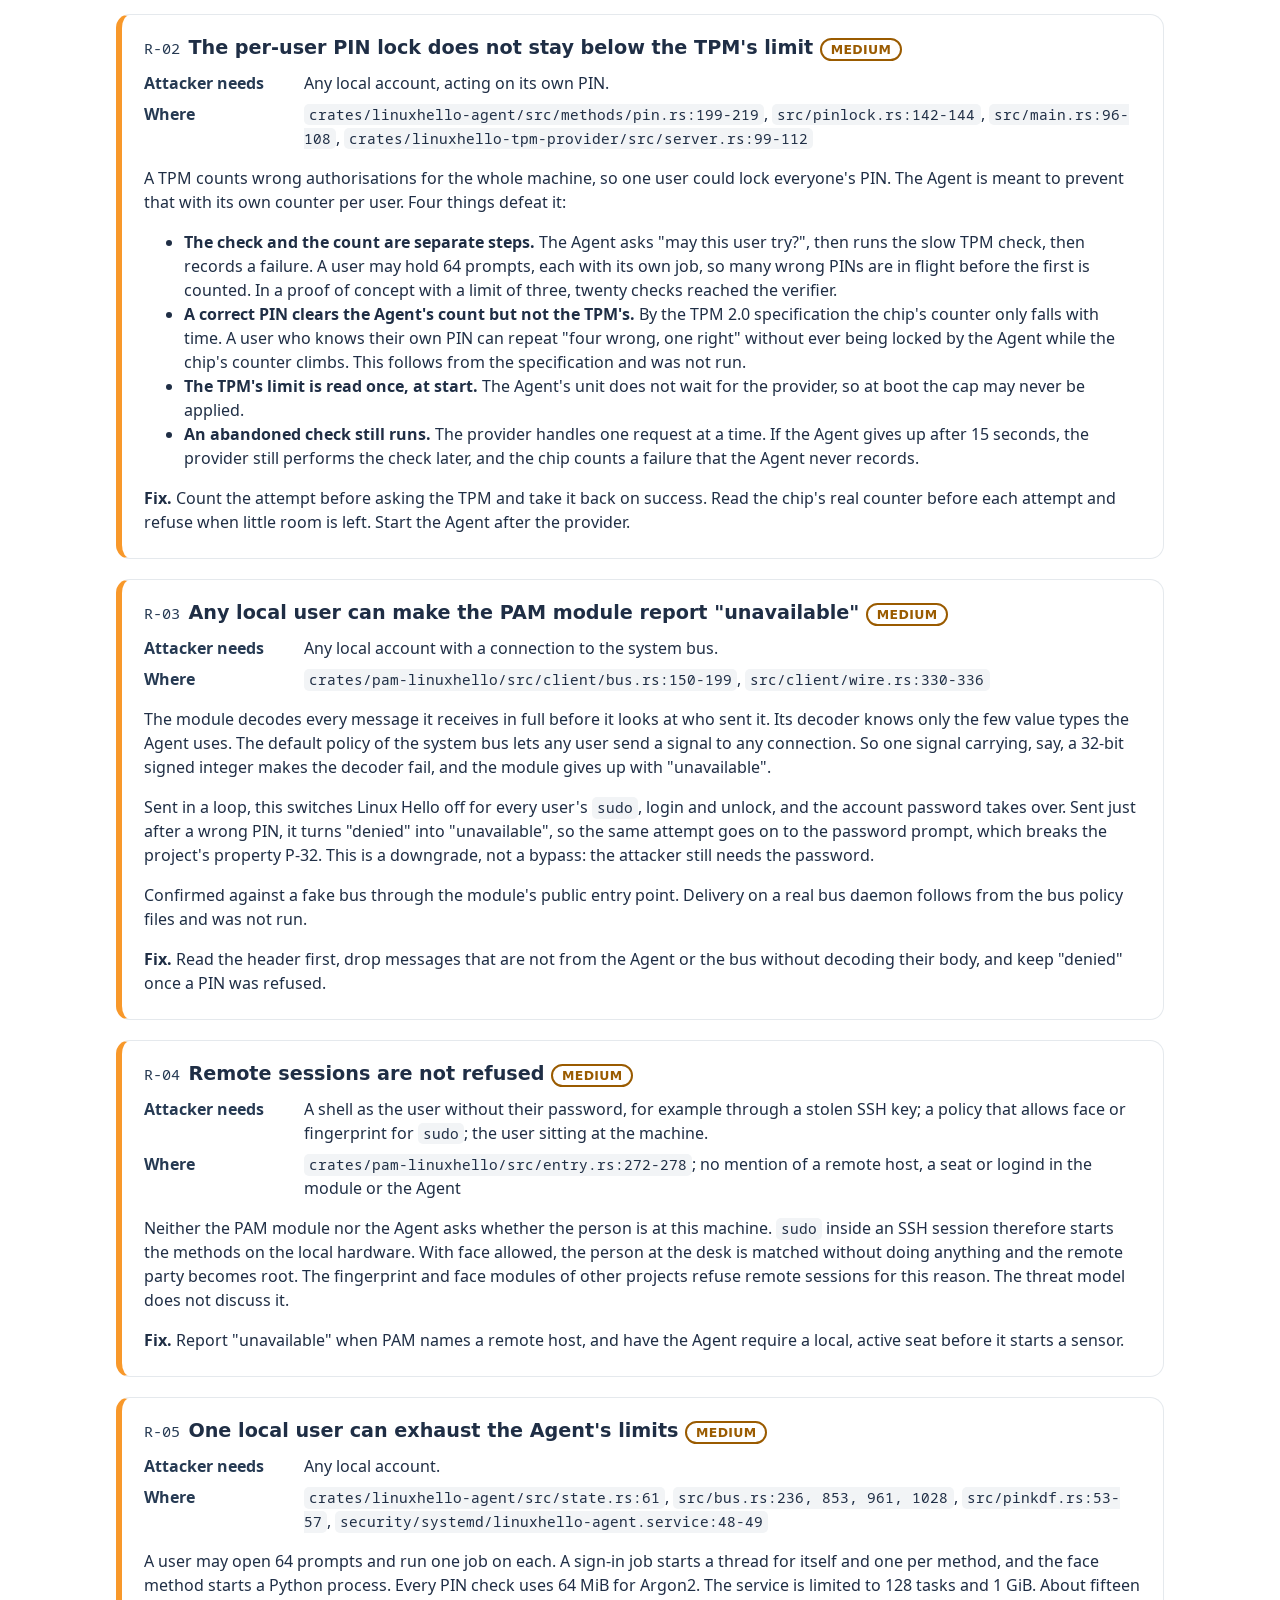
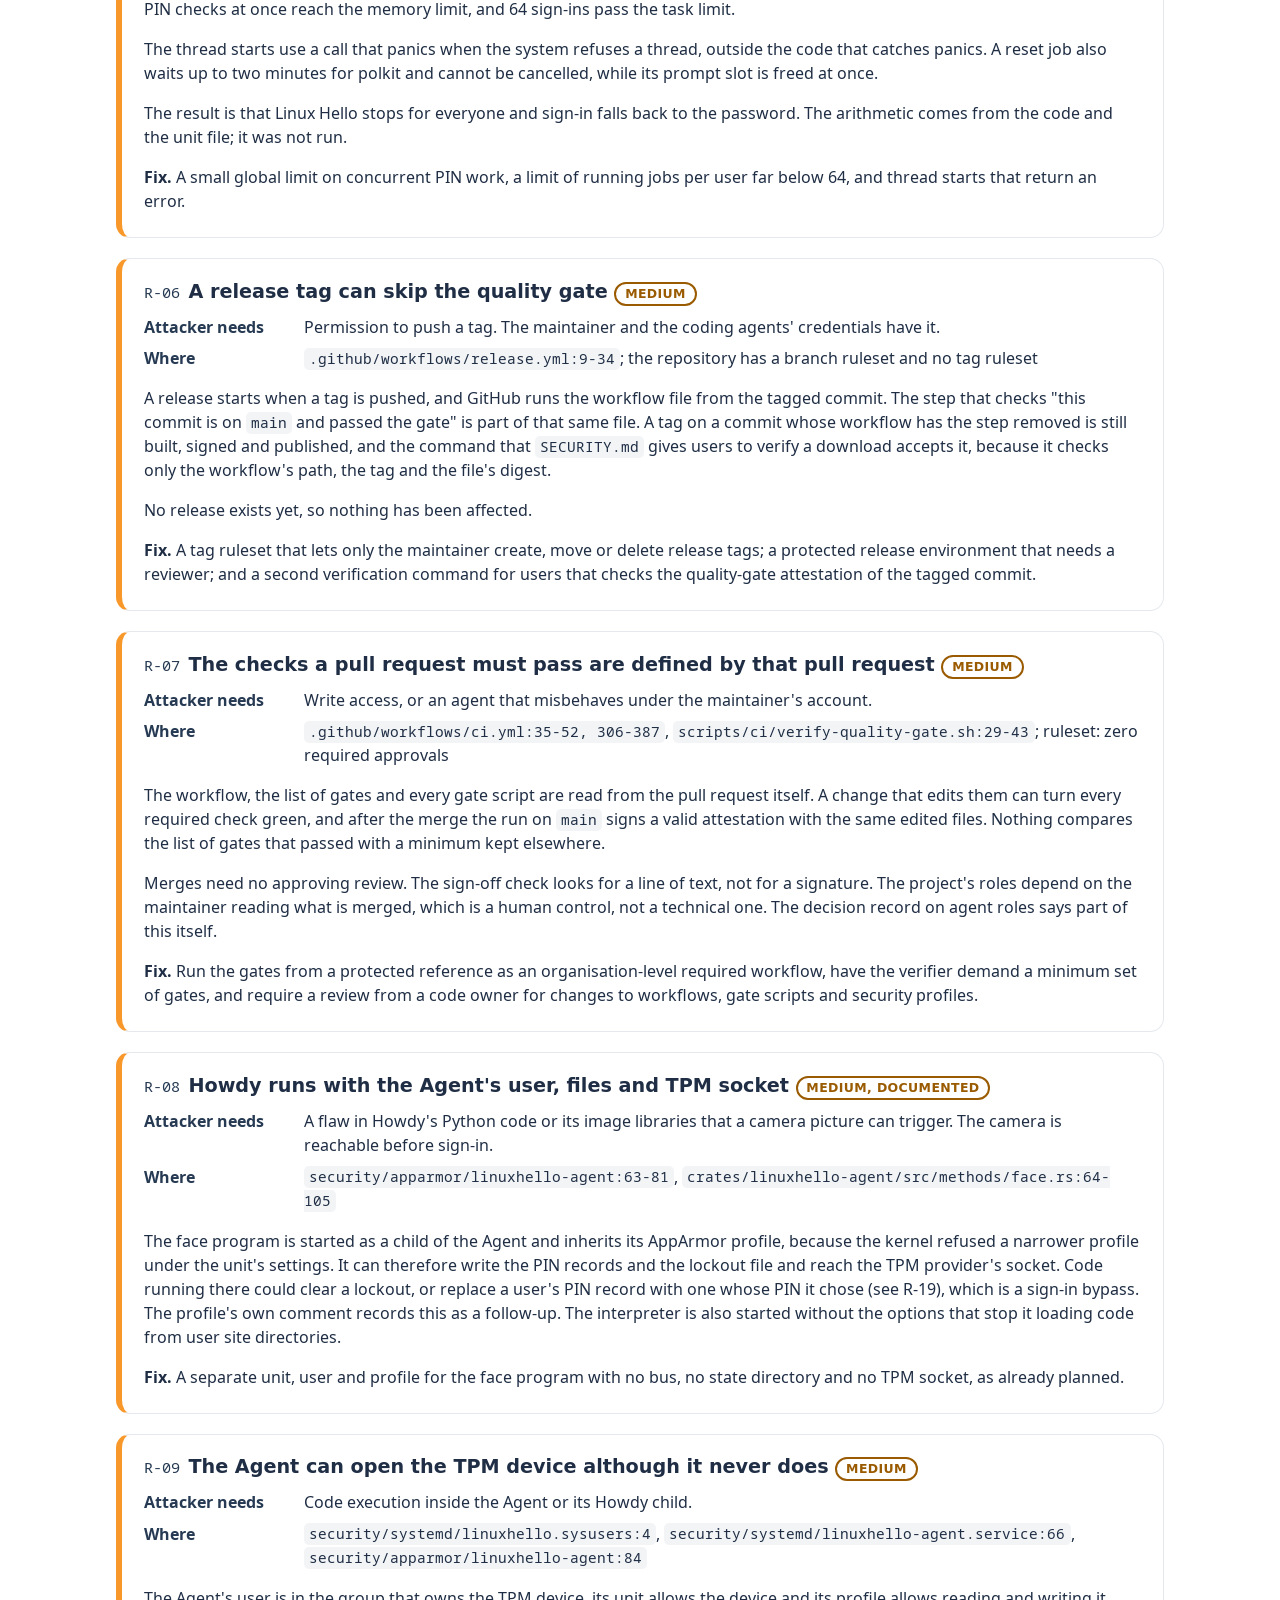
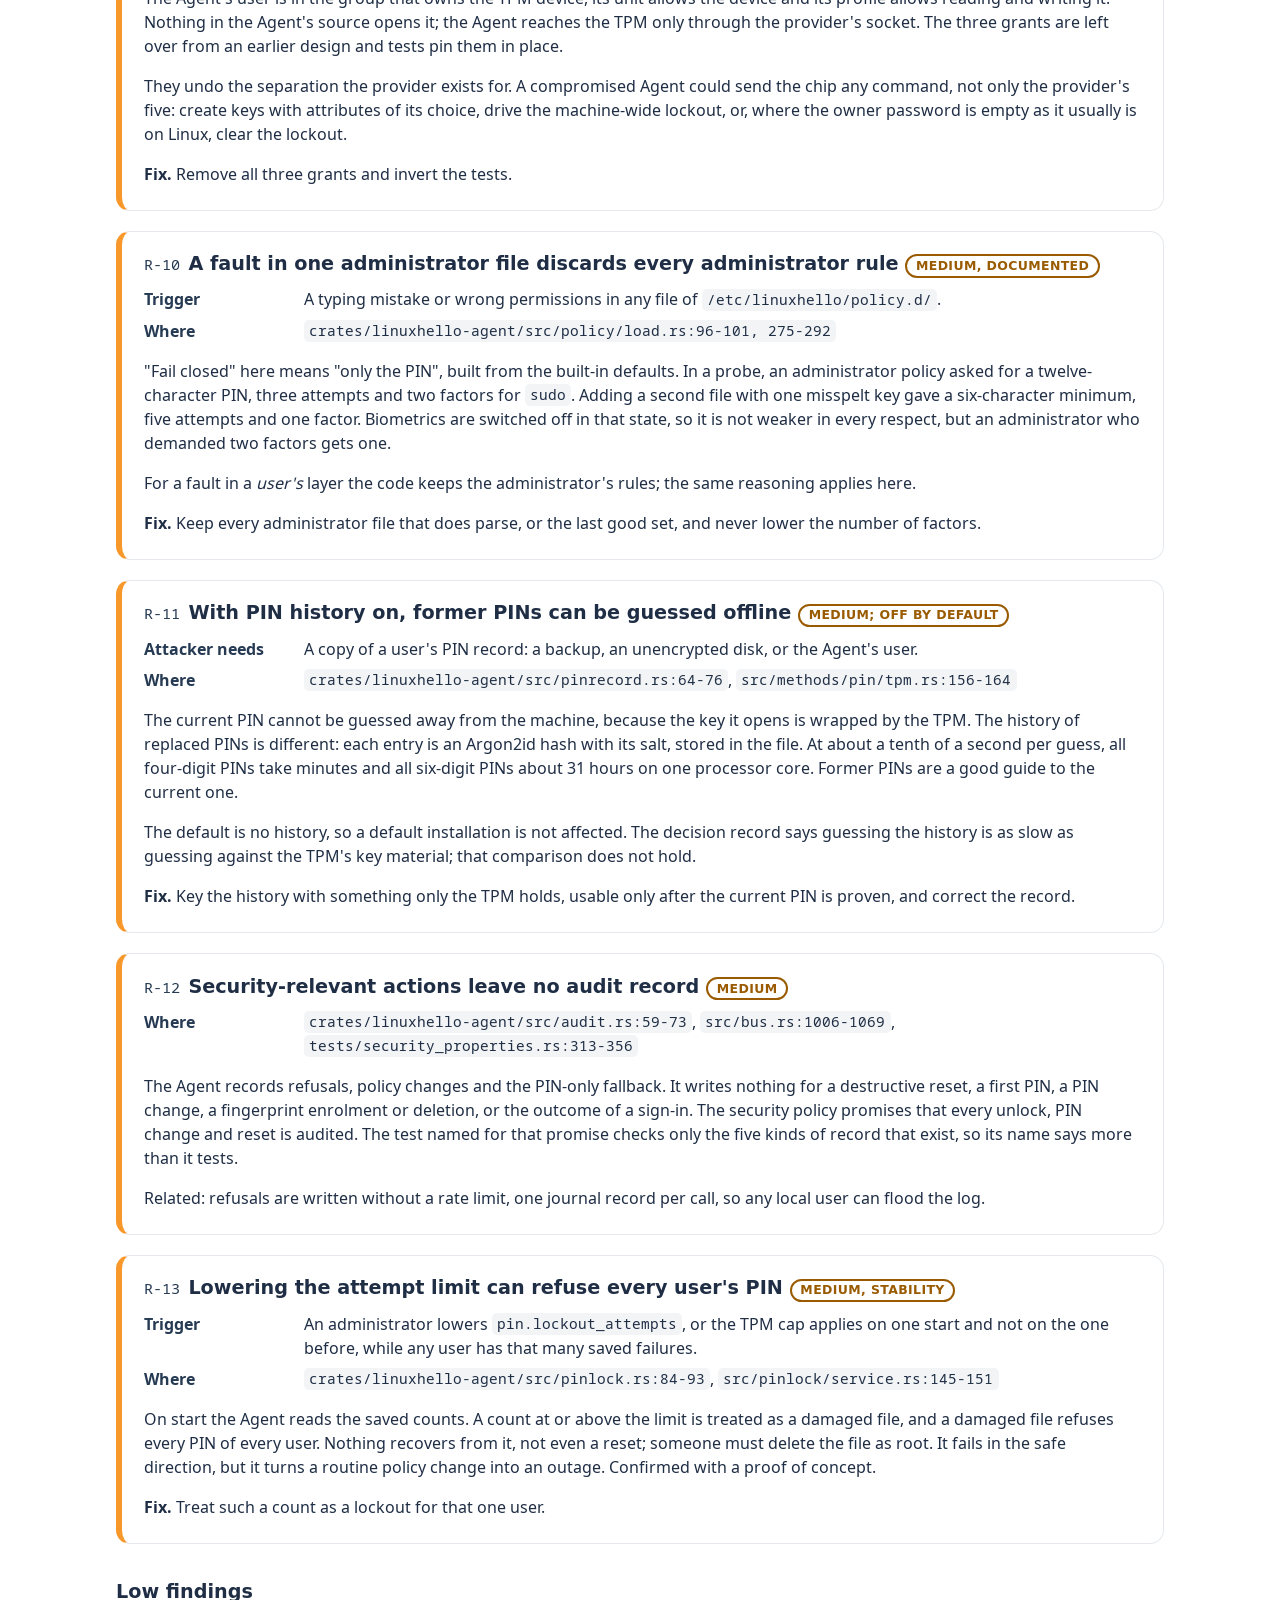
==== commit 01e8b202: "security-review: R-02, R-04, R-22 and R-29 have open pull requests; R-32 gets its AGENTS.md change (" ====
--- a/security-review.html
+++ b/security-review.html
@@ -47,11 +47,6 @@
     <div class="wrap">
       <aside class="notice" role="note">
         <strong>This is not an independent audit.</strong> The review was done by an AI model, at the maintainer's request, on pre-alpha code that has had no release. It found real faults and they are listed here unfixed. Linux Hello must not be used to protect anything yet. <a href="#method">How the review was done and what it did not cover</a>
-      </aside>
-    </div>
-    <div class="wrap">
-      <aside class="notice" role="note">
-        <strong>Update, 23 November 2026.</strong> Many of the findings below have been fixed since the review, one stack of pull requests at a time. <a href="#fixes">The table of fixes</a> says, for each finding, what is merged, what is in review and what is still open; the text of each finding is the review as written on 22 November and is not changed.
       </aside>
     </div>
 
@@ -518,17 +513,16 @@
     <section class="wrap" aria-labelledby="next">
       <h2 id="next">What to fix first</h2>
       <div class="prose">
-        <p>The order the review proposed, with what has happened to each item as of 23 November 2026. A finding counts as done only when its pull request is merged.</p>
         <ol>
-          <li><strong>Bind a PIN to its prompt (R-01).</strong> It is the one finding that gives an attacker a credential, and the change is small.<br><span class="st fixed">Done</span> Merged in <a href="https://github.com/LinuxHello/linux-hello/pull/381">#381</a>.</li>
-          <li><strong>Remove the Agent's access to the TPM device (R-09).</strong> Three lines of configuration and the tests that pin them.<br><span class="st fixed">Done</span> Merged in <a href="https://github.com/LinuxHello/linux-hello/pull/382">#382</a>.</li>
-          <li><strong>Make the PAM module ignore what it cannot read, and refuse remote sessions (R-03, R-04, R-16).</strong><br><span class="st partly">Mostly done</span> The module ignores what it cannot read (<a href="https://github.com/LinuxHello/linux-hello/pull/383">#383</a>), refuses a remote session, and its connections have a deadline (<a href="https://github.com/LinuxHello/linux-hello/pull/399">#399</a>). The Agent's own check of the caller's session, so that a program that skips the module cannot start the camera or the reader, is in review (<a href="https://github.com/LinuxHello/linux-hello/pull/410">#410</a>).</li>
-          <li><strong>Count PIN attempts before the TPM is asked, and bound concurrent work (R-02, R-05, R-13, R-15).</strong> One change to how attempts are reserved addresses most of it.<br><span class="st partly">Mostly done</span> Merged in <a href="https://github.com/LinuxHello/linux-hello/pull/384">#384</a>. Two causes of R-02 remain: the TPM's counter can be driven to its limit by a loop of wrong and right PINs, and an abandoned check still reaches the chip. Both are in review (<a href="https://github.com/LinuxHello/linux-hello/pull/413">#413</a>); a person who knows their PIN can still hold the counter high for a while, which makes PIN checks unavailable and leaves the password.</li>
-          <li><strong>Protect release tags and the gate definition (R-06, R-07)</strong> before the first release exists.<br><span class="st partly">Partly done</span> Only repository administrators can now create, move or delete a tag, tags must be signed, and the signing job of a release waits for the maintainer's approval (<a href="https://github.com/LinuxHello/linux-hello/pull/405">#405</a>). The release workflow has not run yet. Requiring the same workflows of every pull request (R-07) is an organisation setting and is not done.</li>
-          <li><strong>Move Howdy out of the Agent's boundary and have the provider check the keys it loads (R-08, R-19).</strong><br><span class="st partly">Partly done</span> The provider compares a key's attributes with what it makes itself (<a href="https://github.com/LinuxHello/linux-hello/pull/392">#392</a>). Howdy still runs inside the Agent's boundary, and a key is not yet bound to one user inside the TPM.</li>
-          <li><strong>Repair the tests that cannot fail, and add tests with two actors</strong> for the PIN path.<br><span class="st partly">Partly done</span> The relying-party matching tests assert real differences (<a href="https://github.com/LinuxHello/linux-hello/pull/391">#391</a>), placeholder tests say what they wait for (<a href="https://github.com/LinuxHello/linux-hello/pull/399">#399</a>), and the provider's wire format has fuzz targets (in review, <a href="https://github.com/LinuxHello/linux-hello/pull/412">#412</a>). Tests with two users on a real bus are not done.</li>
-          <li><strong>Measure a PIN check on a hardware TPM</strong> and replace the RSA key generation if it is slow.<br><span class="st open">Not done</span> It needs a hardware TPM.</li>
-          <li><strong>Decide how a fingerprint or face match is tied to the TPM.</strong> Until then, the invariant "biometrics are never a flag in a daemon" describes an intention, and the documentation should say so wherever it states the invariant.<br><span class="st open">Not done</span> It is a design decision with its own spike, and the largest piece of work the review found.</li>
+          <li><strong>Bind a PIN to its prompt (R-01).</strong> It is the one finding that gives an attacker a credential, and the change is small.</li>
+          <li><strong>Remove the Agent's access to the TPM device (R-09).</strong> Three lines of configuration and the tests that pin them.</li>
+          <li><strong>Make the PAM module ignore what it cannot read, and refuse remote sessions (R-03, R-04, R-16).</strong></li>
+          <li><strong>Count PIN attempts before the TPM is asked, and bound concurrent work (R-02, R-05, R-13, R-15).</strong> One change to how attempts are reserved addresses most of it.</li>
+          <li><strong>Protect release tags and the gate definition (R-06, R-07)</strong> before the first release exists.</li>
+          <li><strong>Move Howdy out of the Agent's boundary and have the provider check the keys it loads (R-08, R-19).</strong></li>
+          <li><strong>Repair the tests that cannot fail, and add tests with two actors</strong> for the PIN path.</li>
+          <li><strong>Measure a PIN check on a hardware TPM</strong> and replace the RSA key generation if it is slow.</li>
+          <li><strong>Decide how a fingerprint or face match is tied to the TPM.</strong> Until then, the invariant "biometrics are never a flag in a daemon" describes an intention, and the documentation should say so wherever it states the invariant.</li>
         </ol>
         <p>The outside audit the project plans remains necessary. This review should make it cheaper by clearing what a careful reading can find.</p>
         <p class="fine">Found something this review missed? Please report it privately through the <a href="https://github.com/LinuxHello/linux-hello/security">Security tab</a> of linux-hello, as <a href="https://github.com/LinuxHello/linux-hello/blob/main/SECURITY.md">SECURITY.md</a> describes.</p>
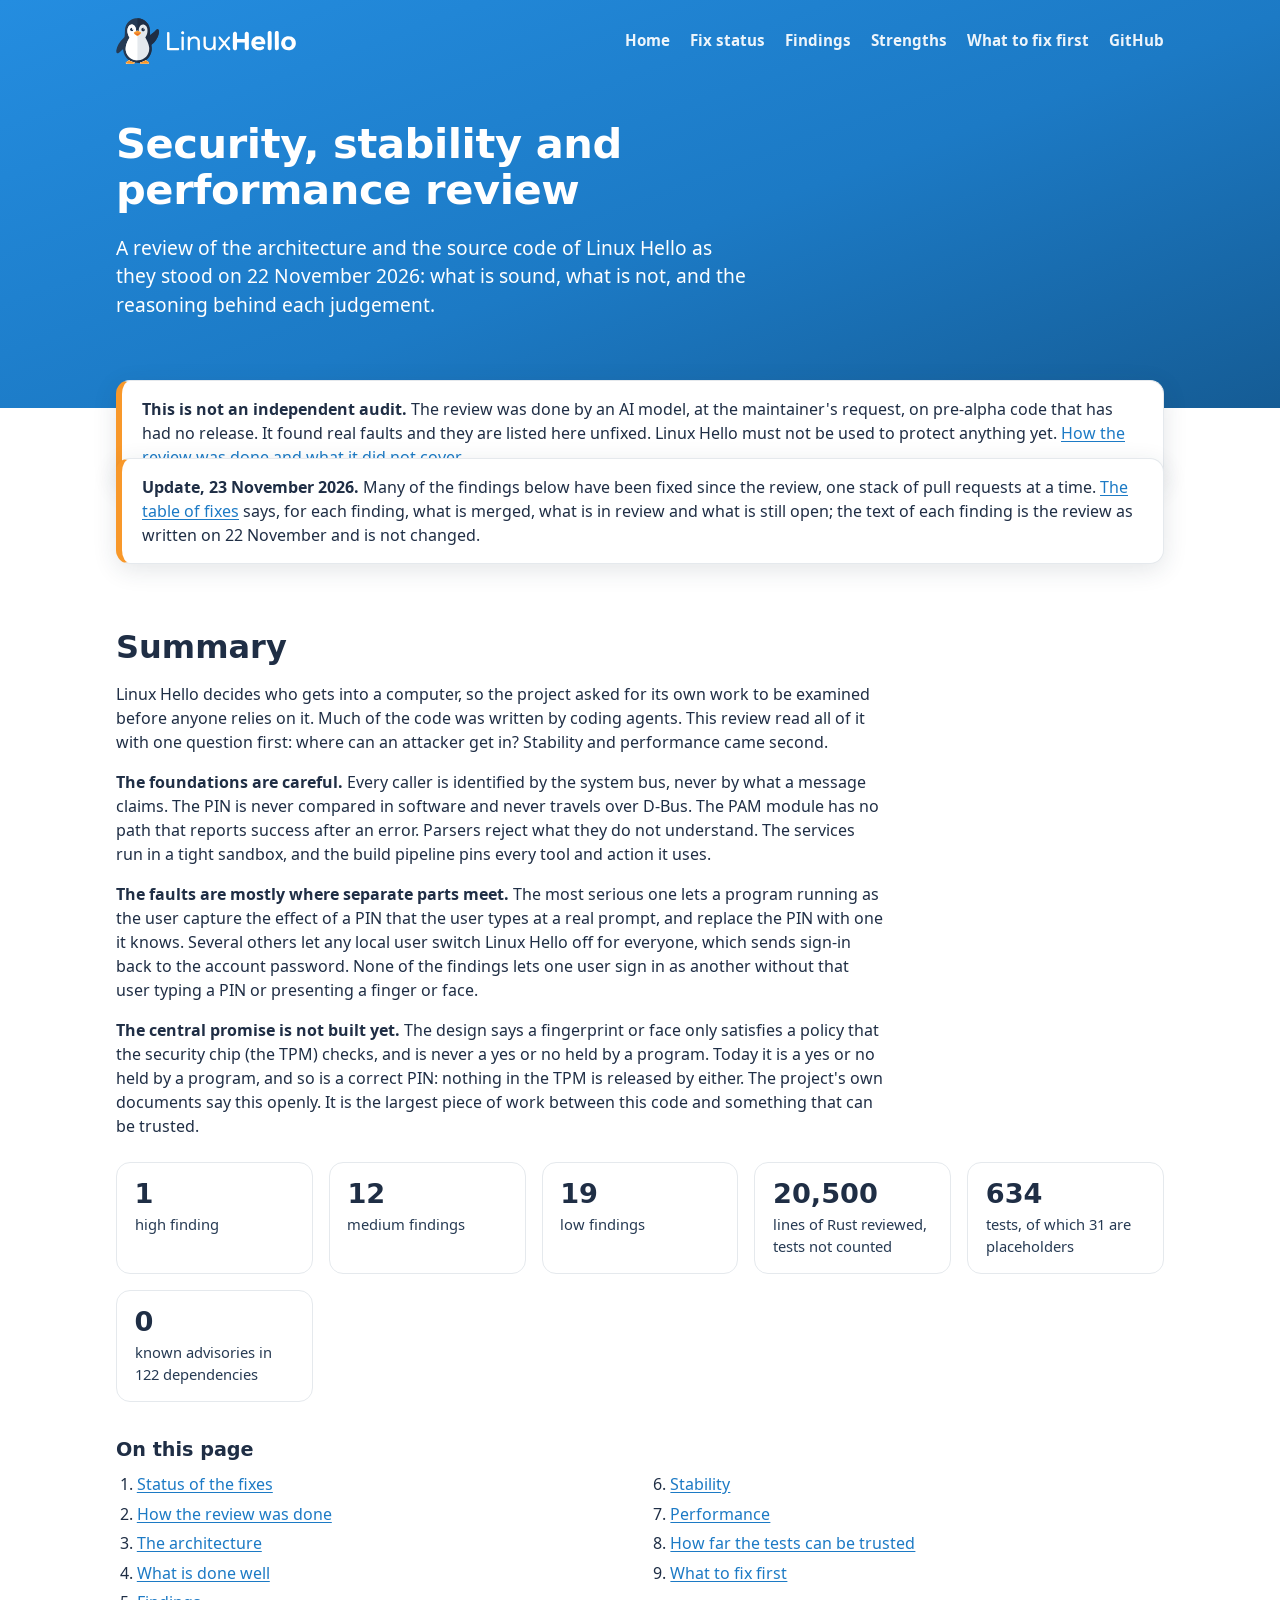
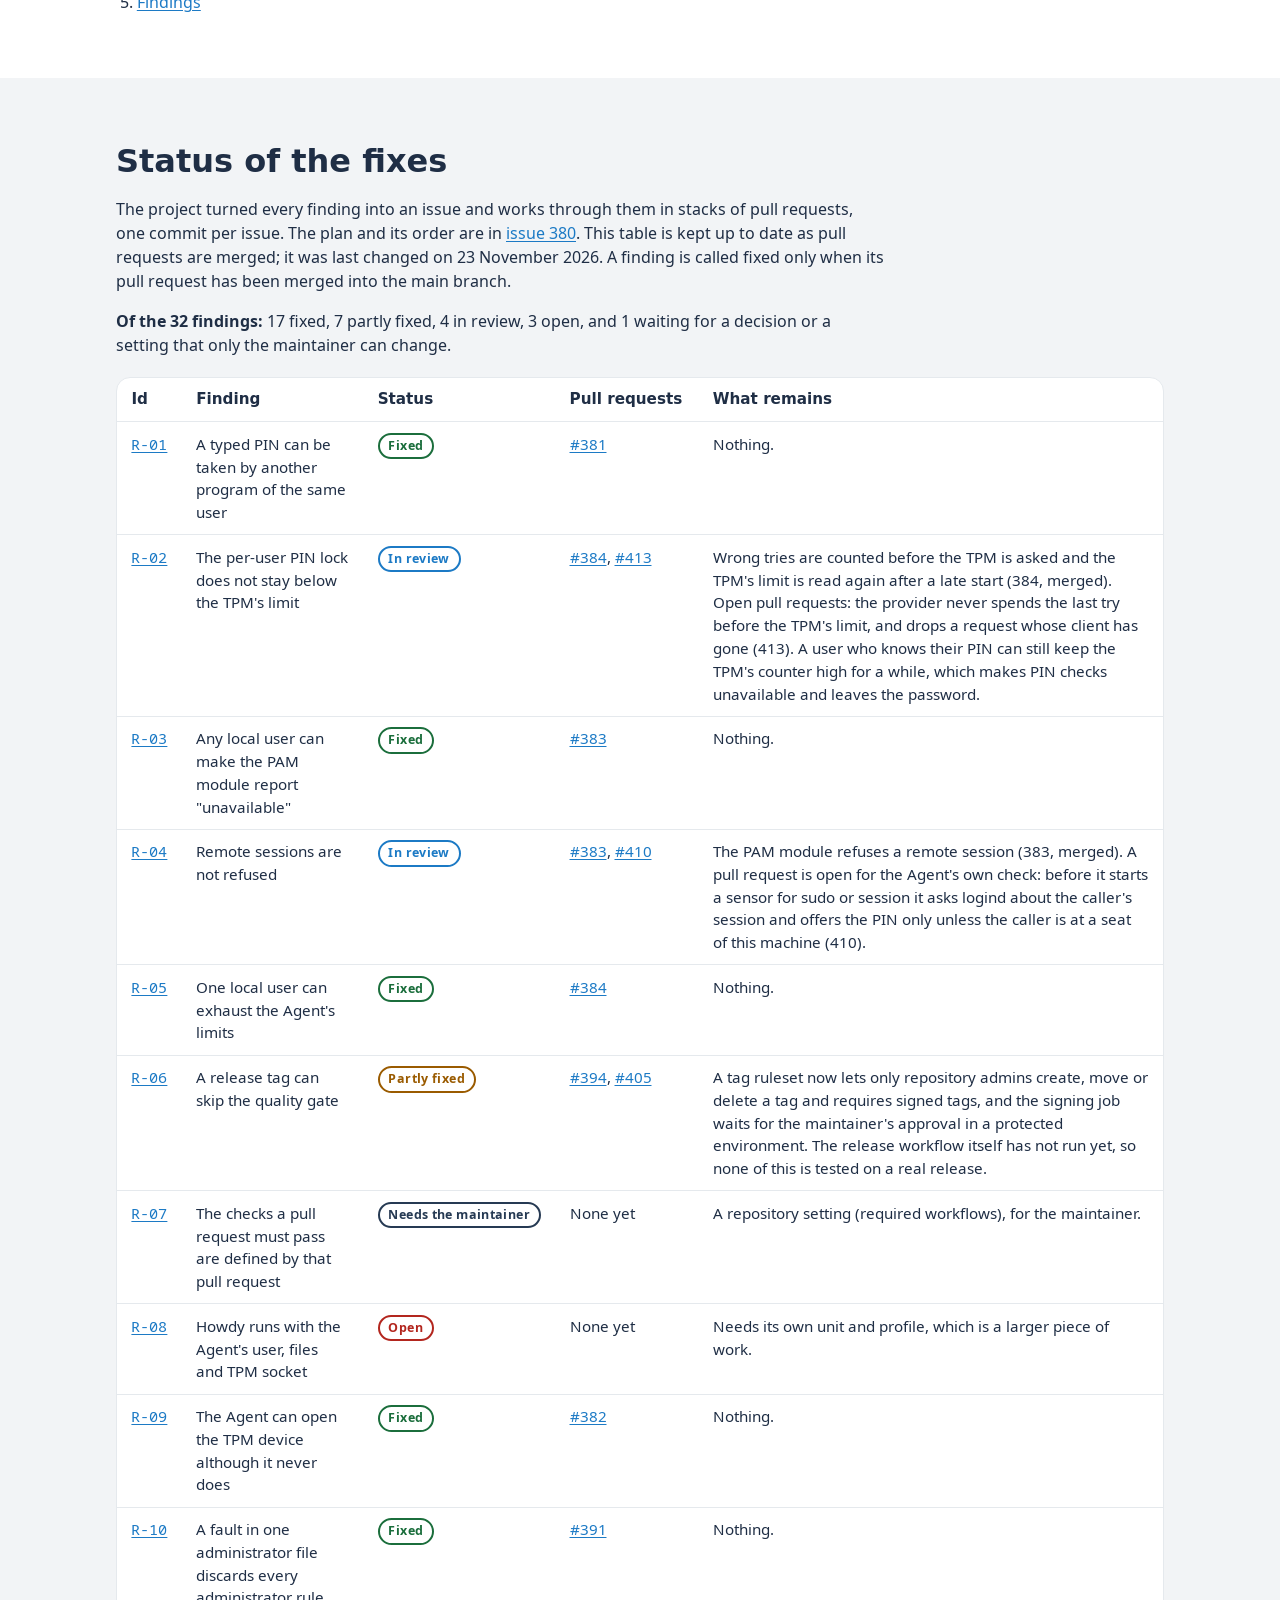
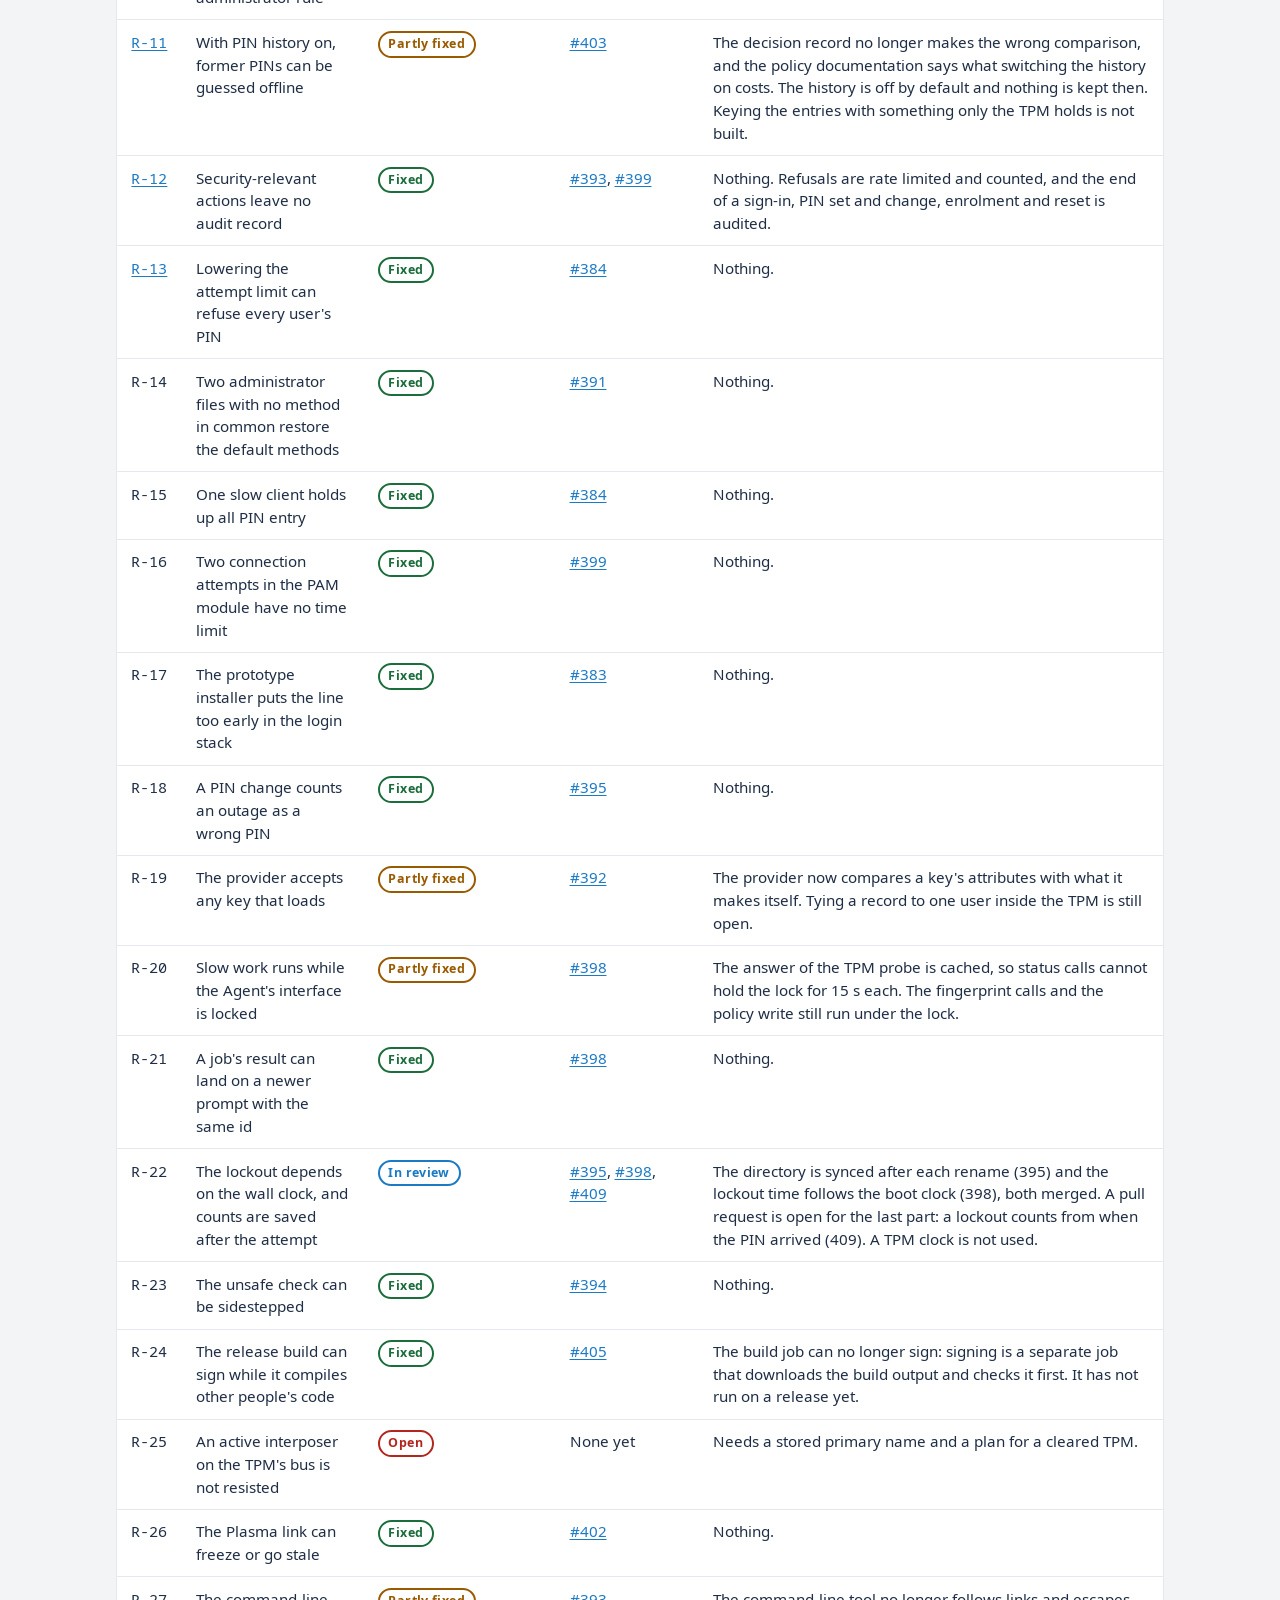
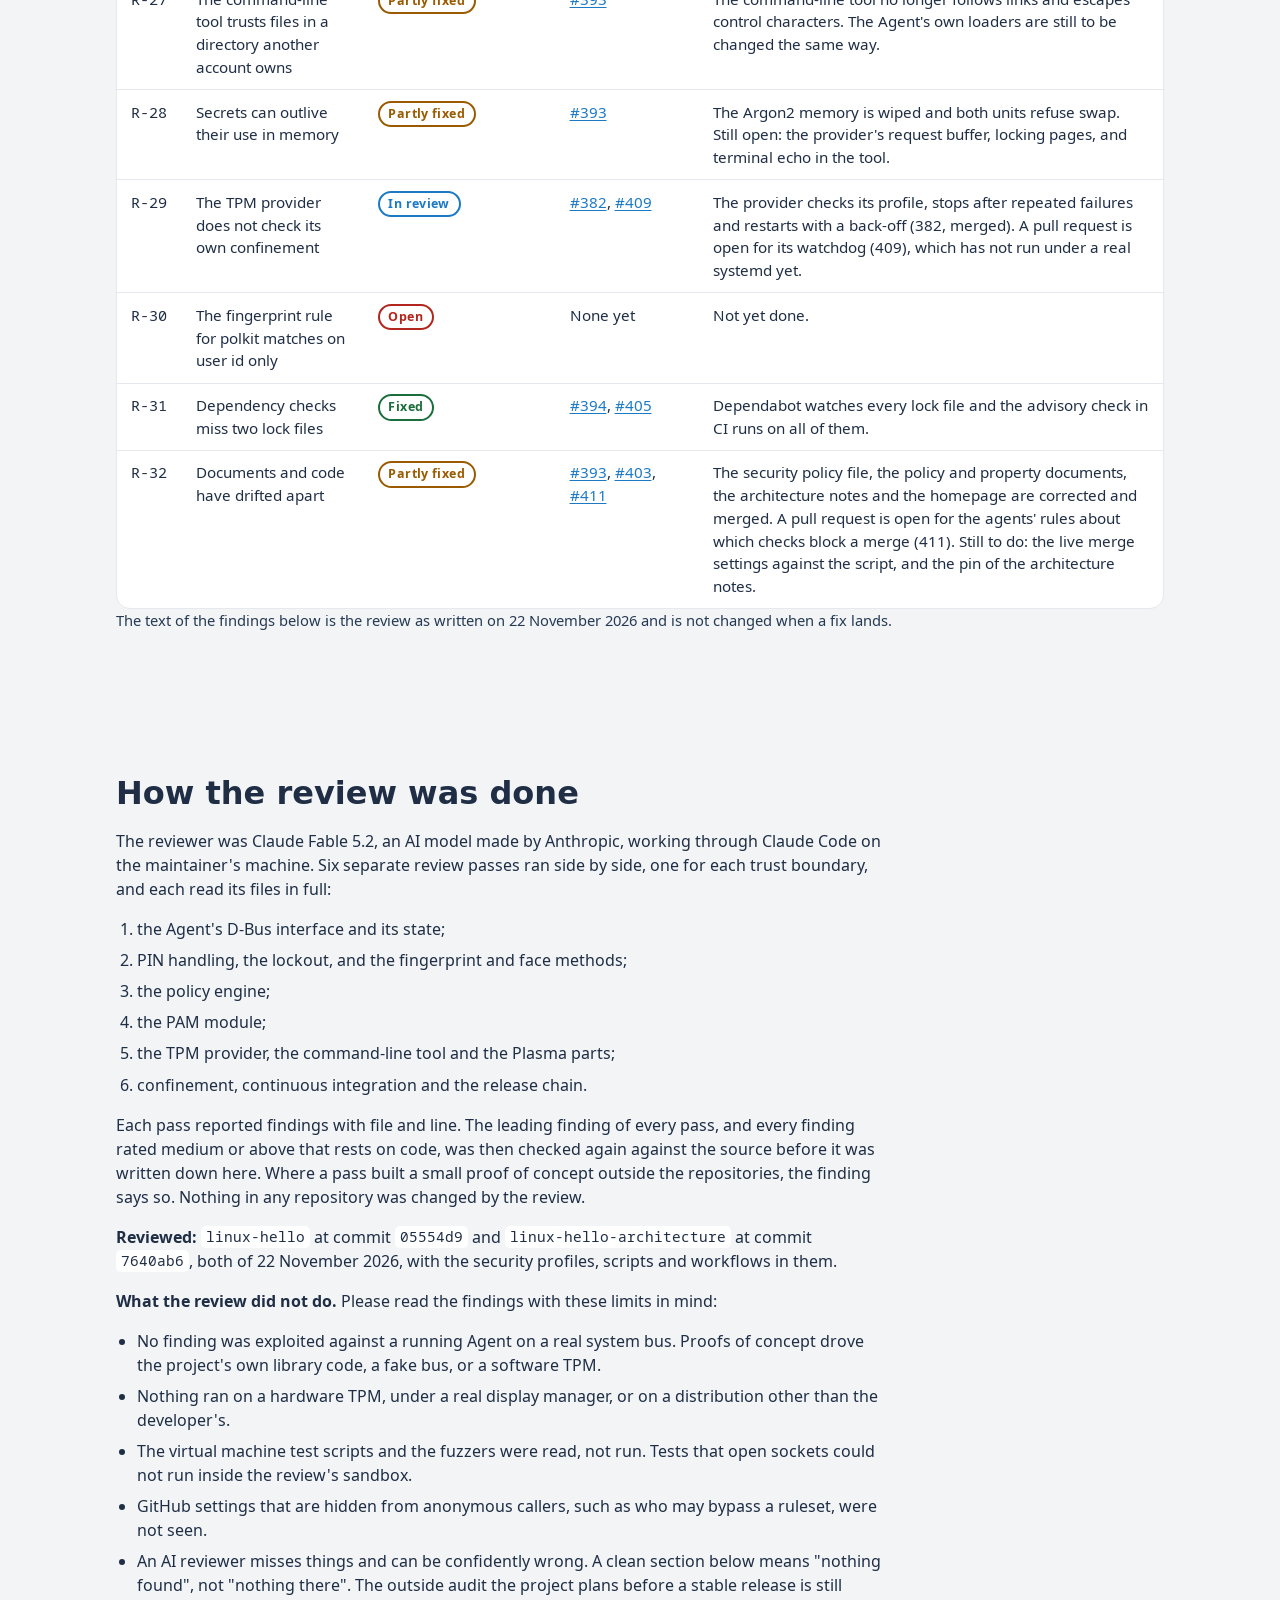
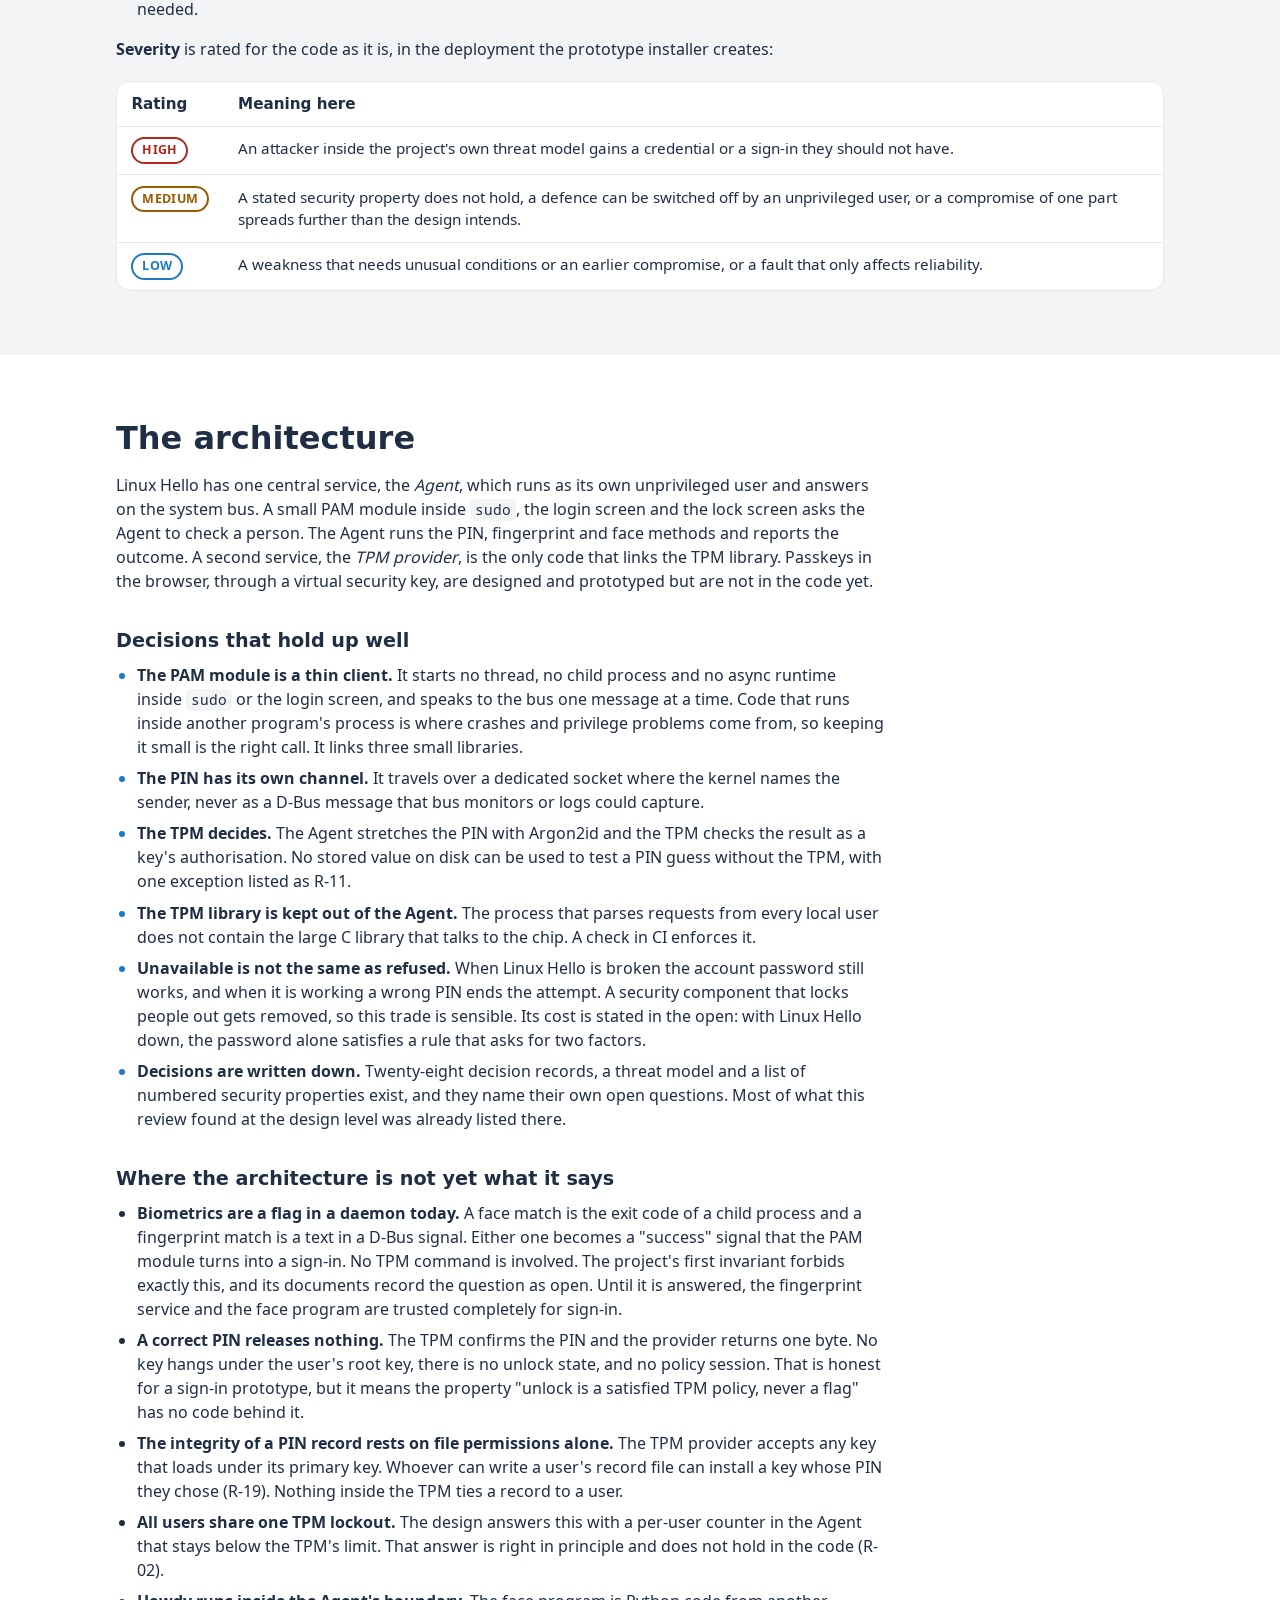
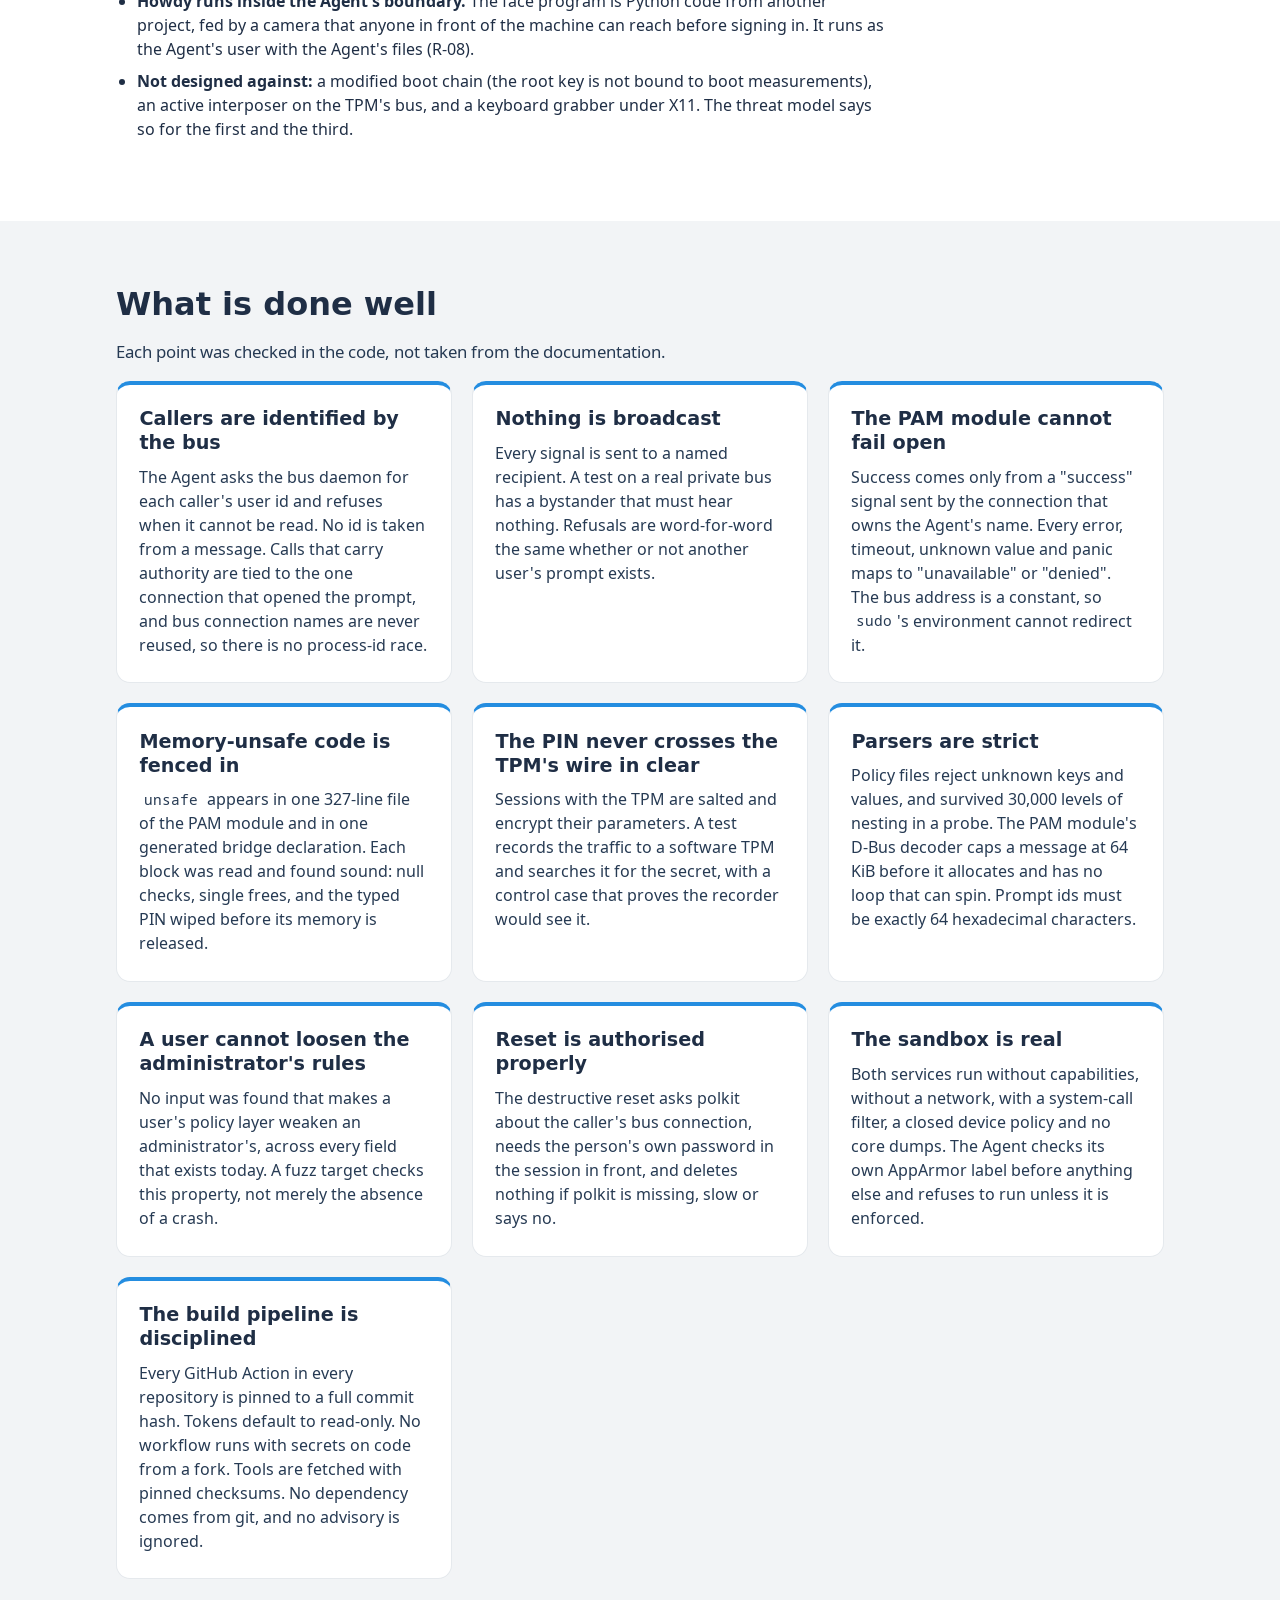
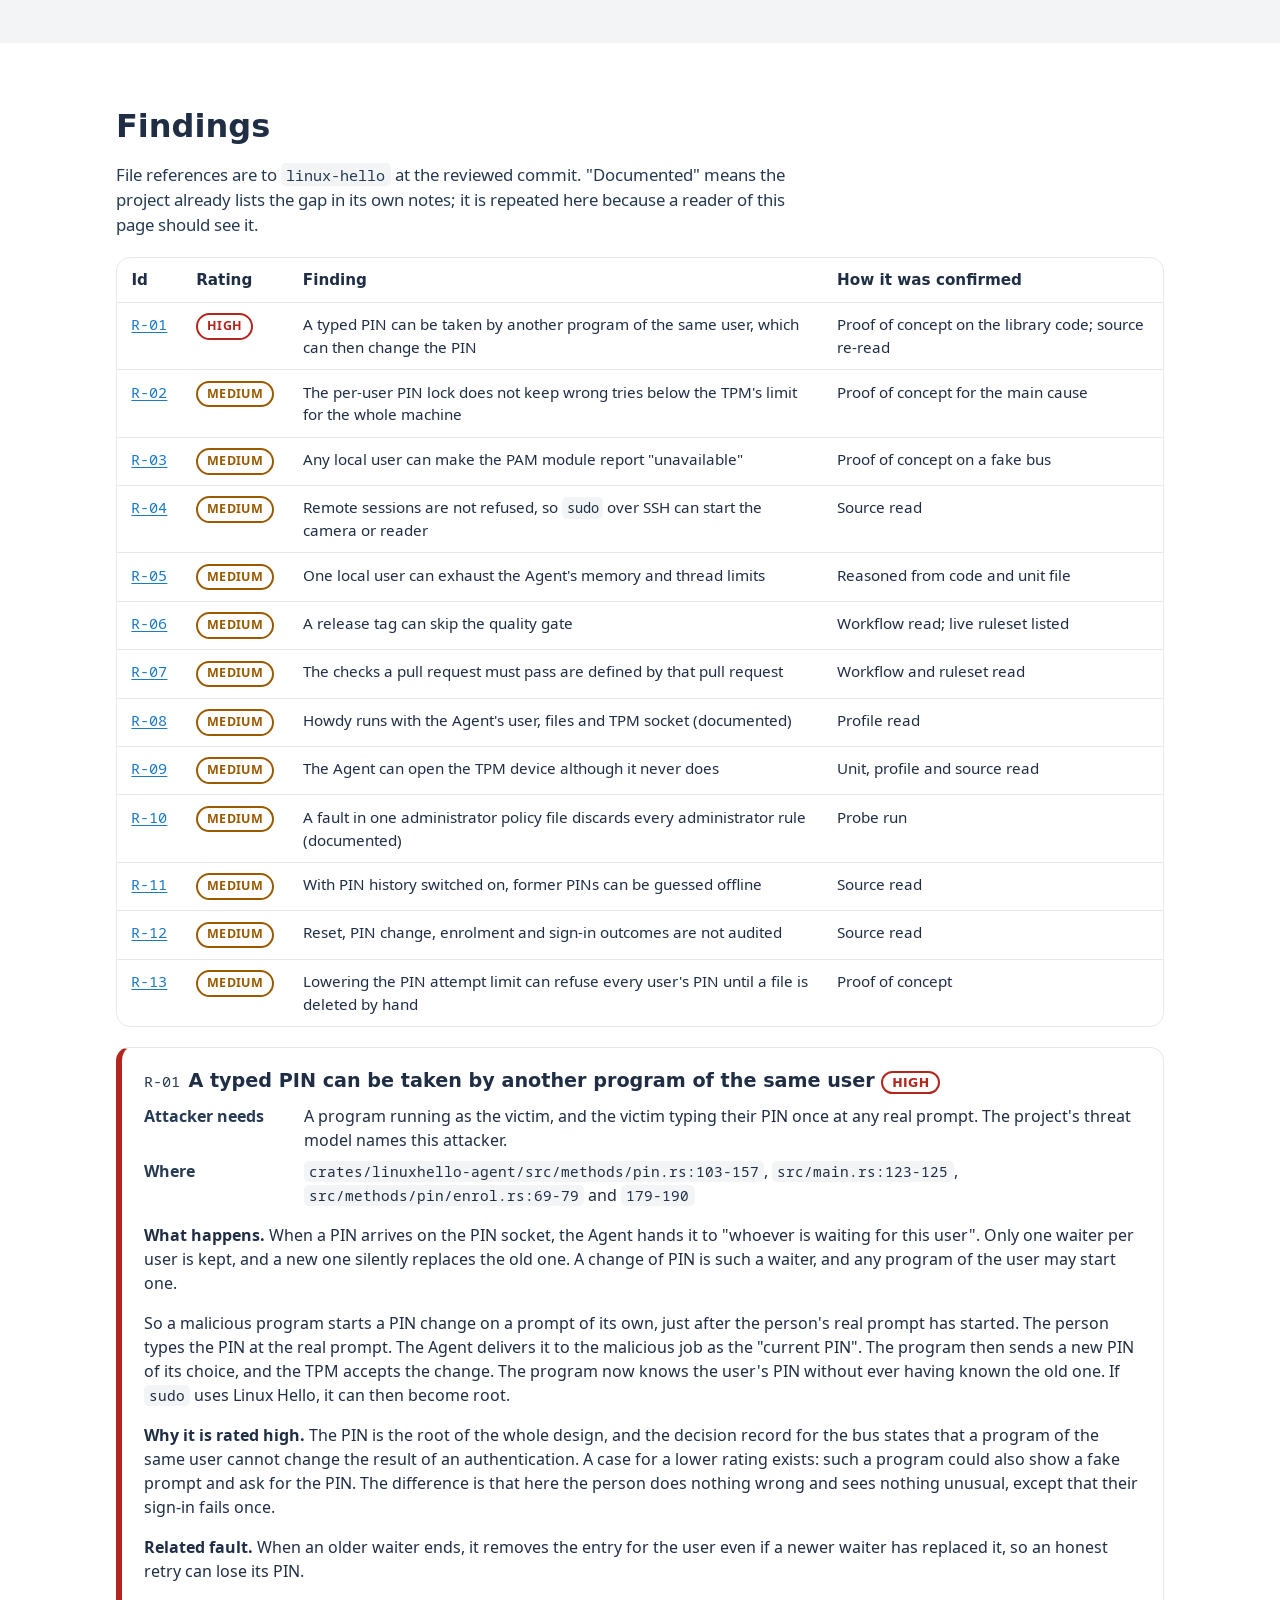
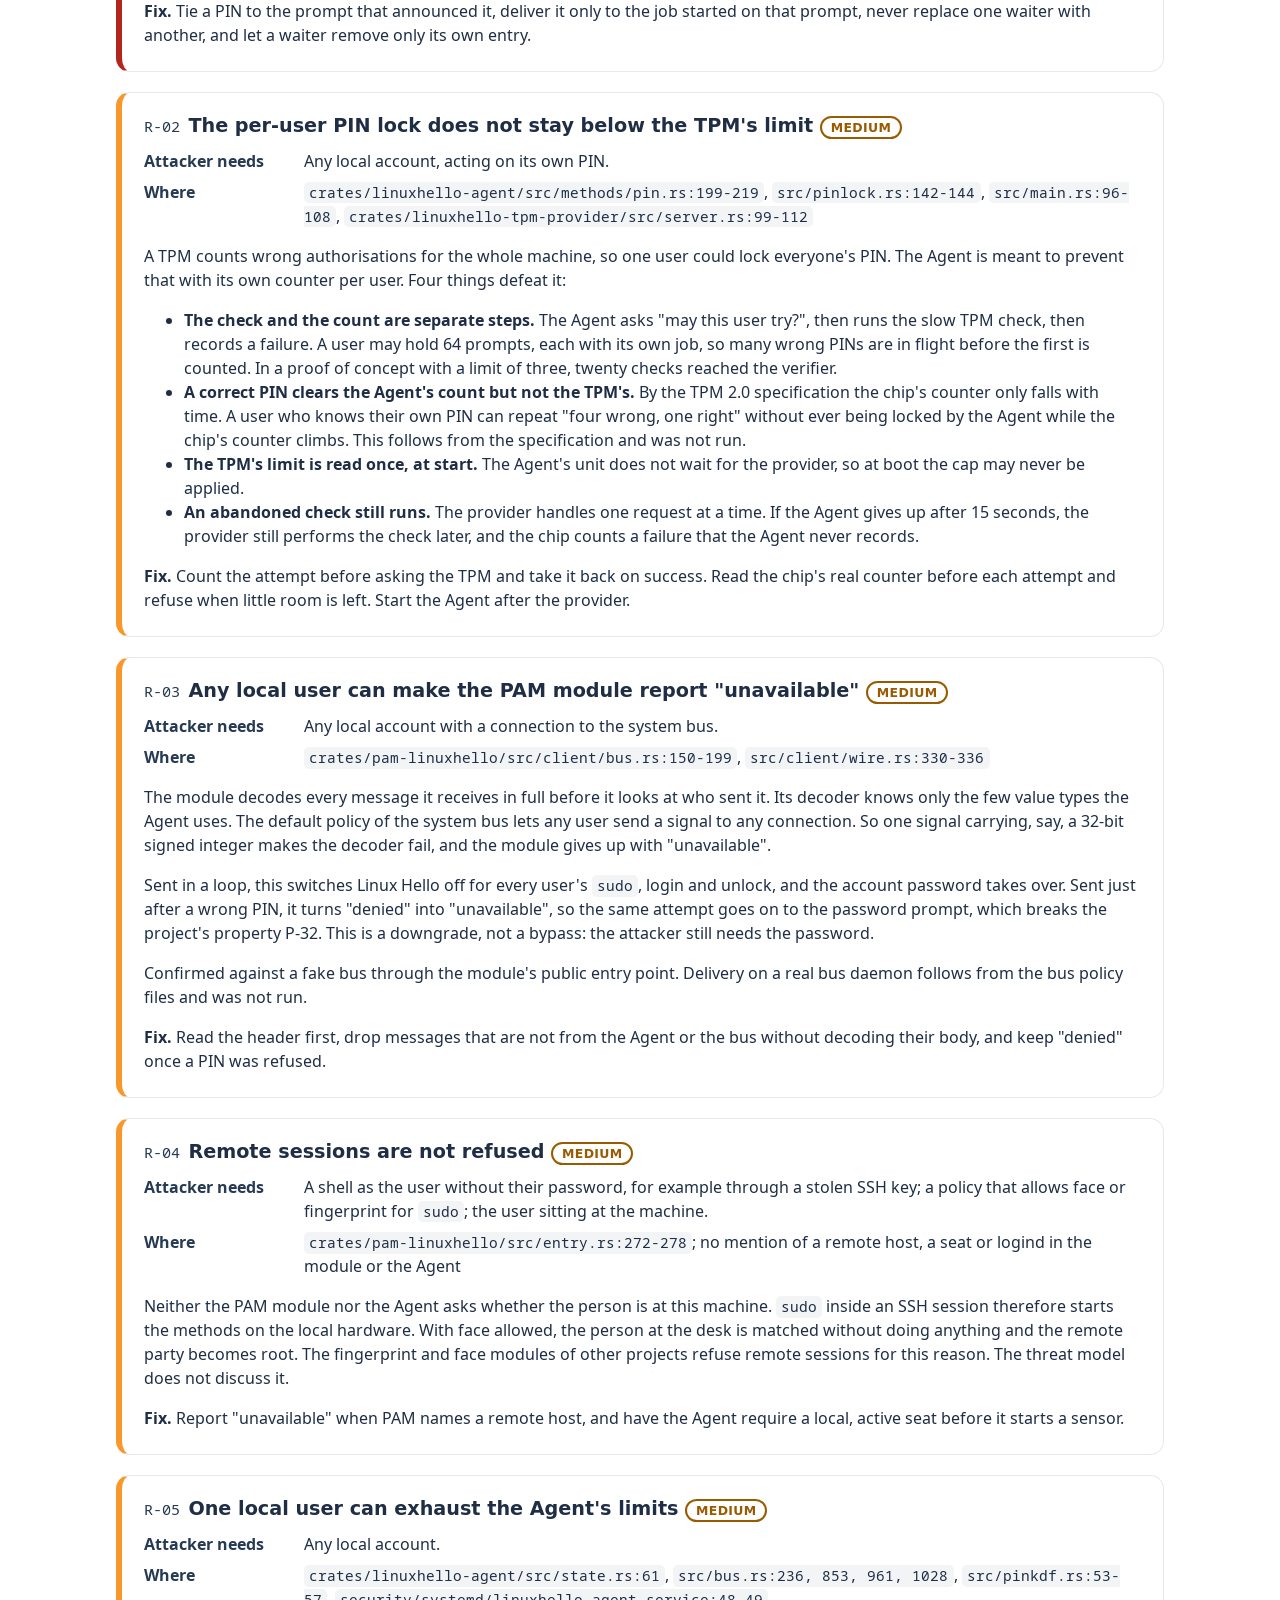
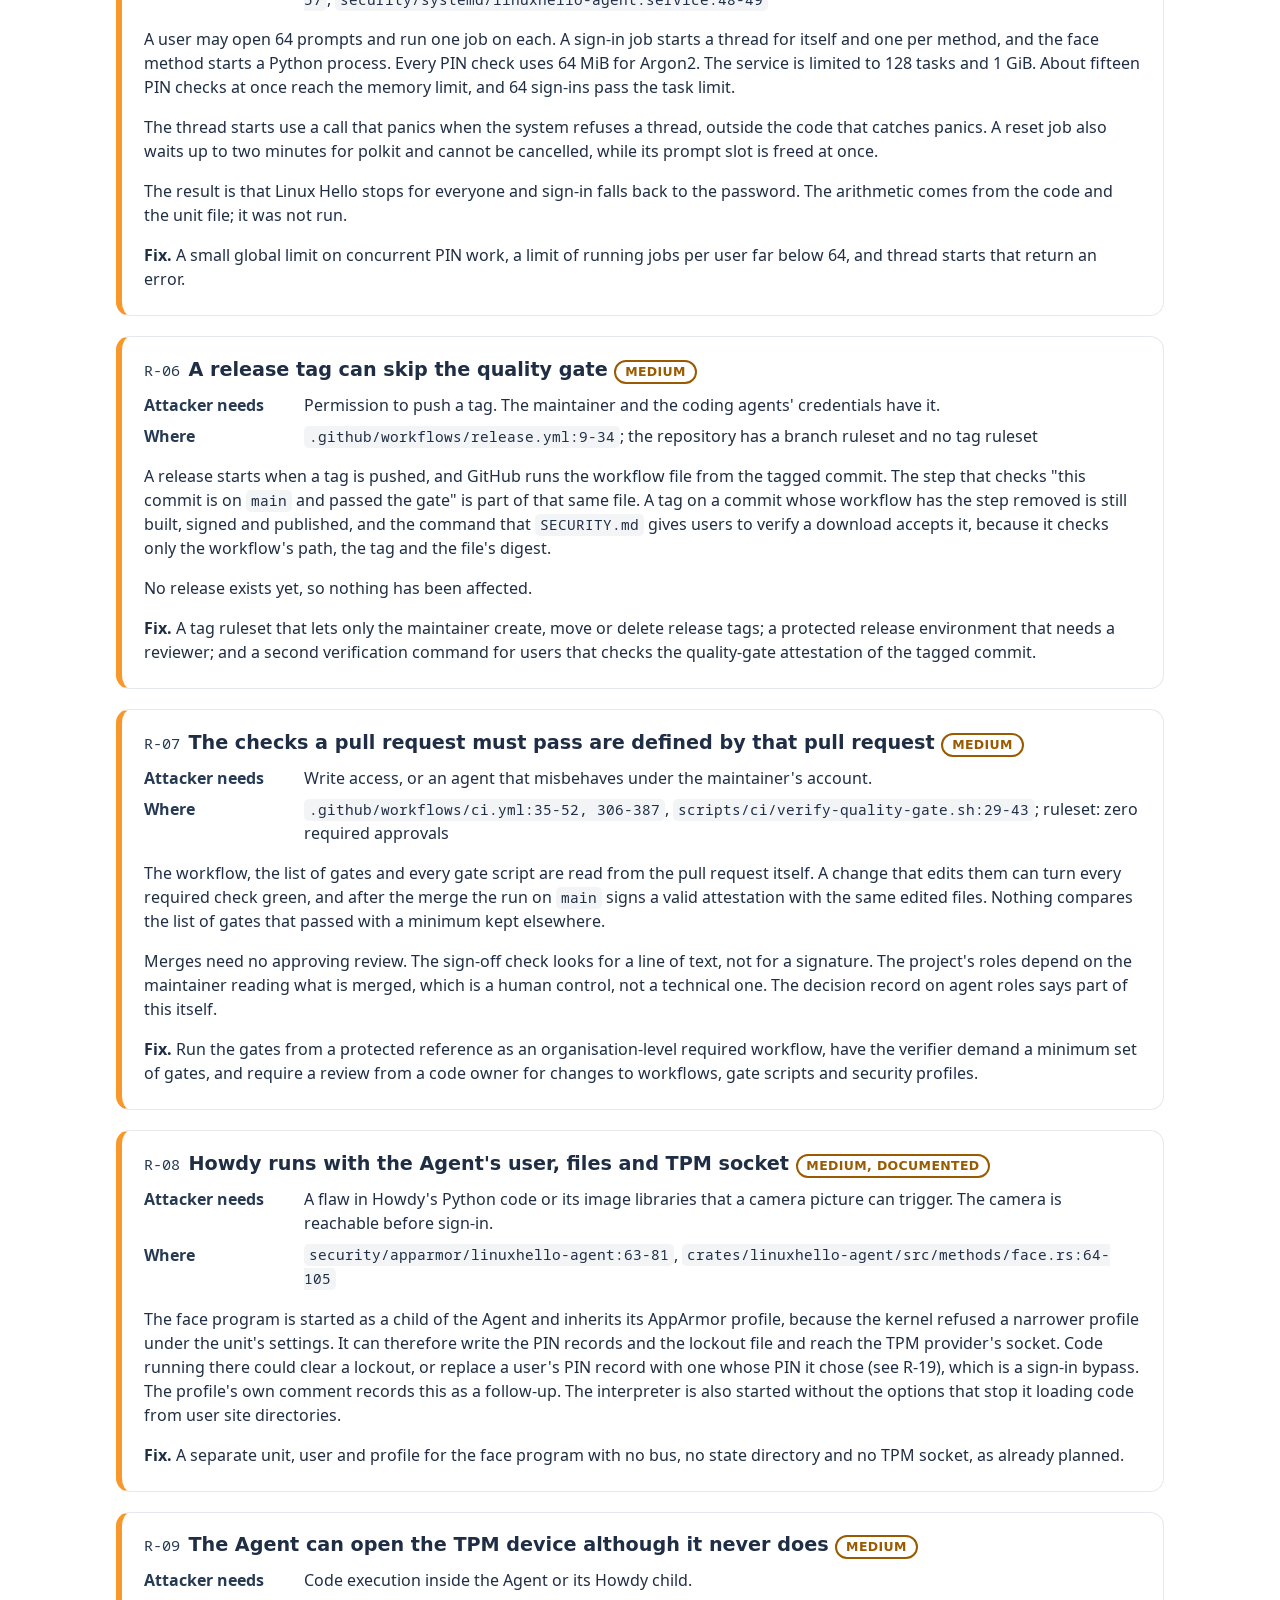
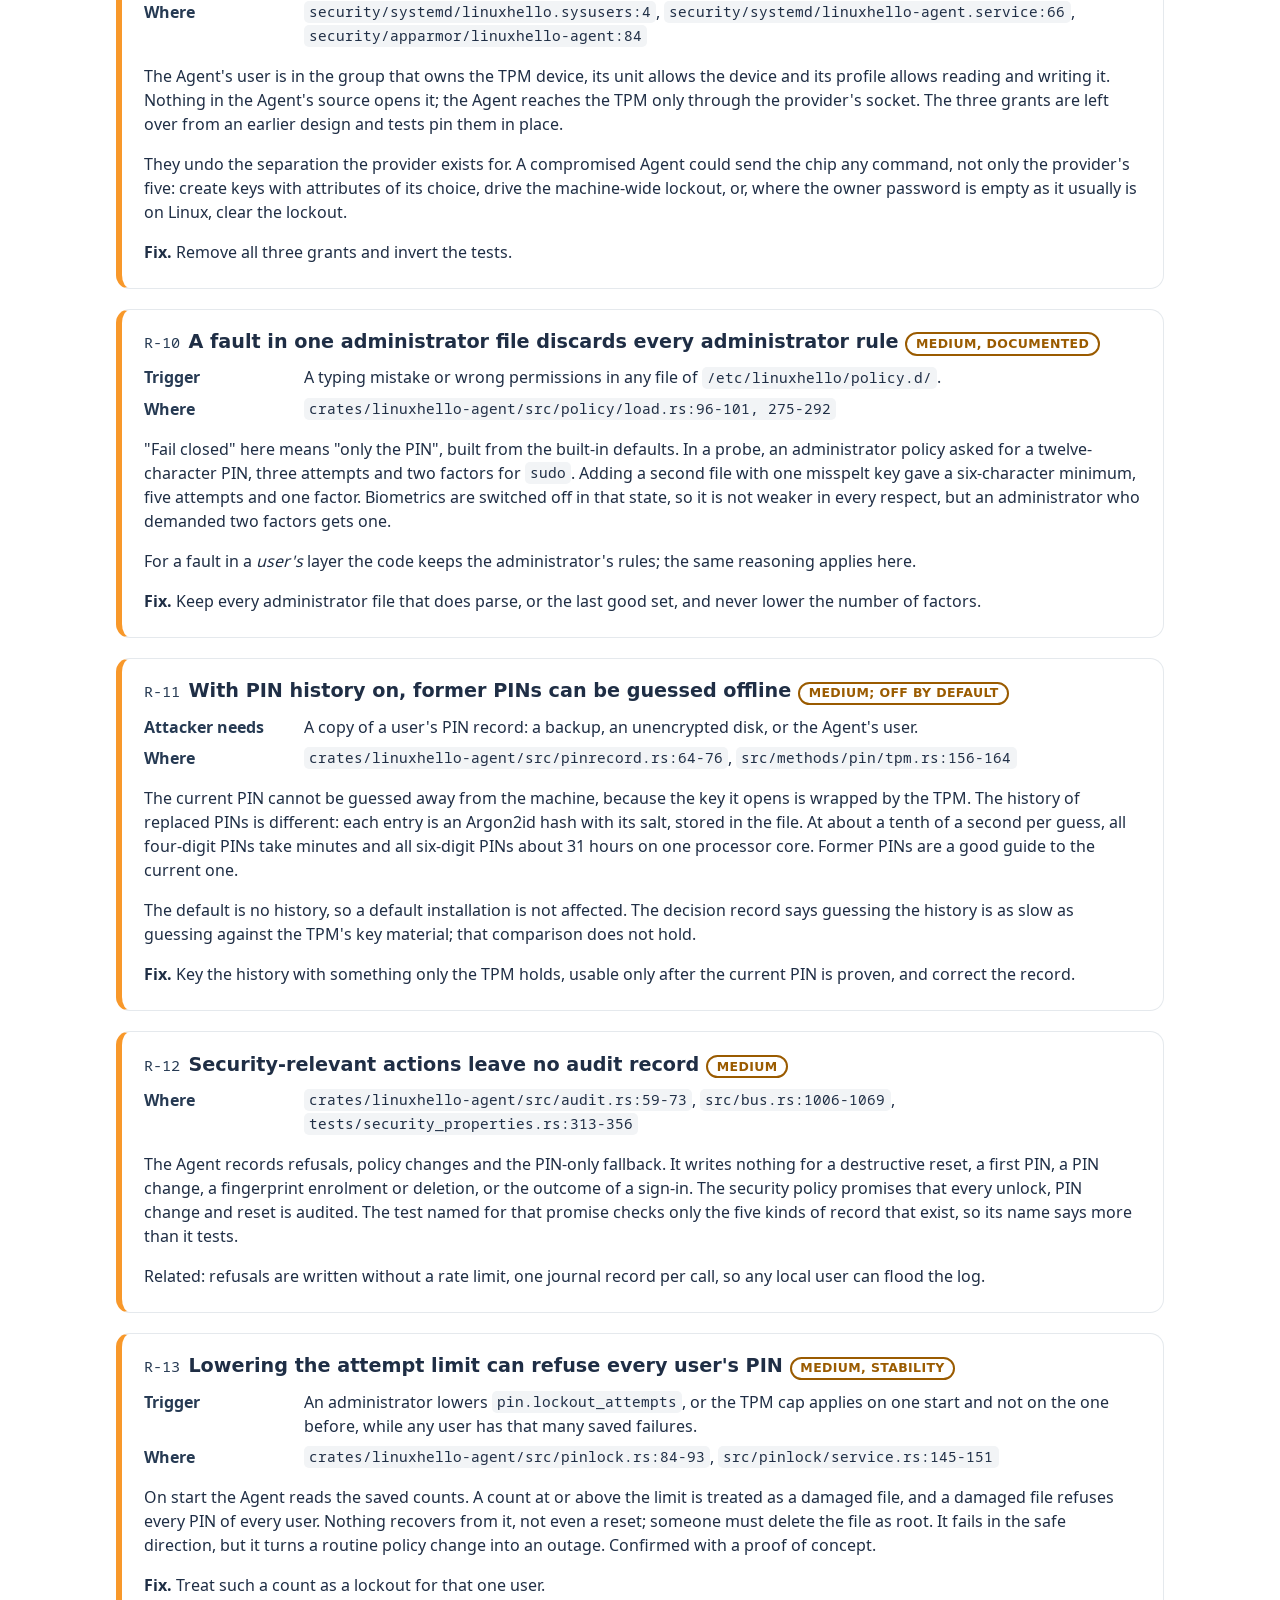
==== commit 7715ba54: "Homepage and security review: say what exists today (#9) Homepage: the notice no longer says nothing" ====
--- a/security-review.html
+++ b/security-review.html
@@ -47,6 +47,11 @@
     <div class="wrap">
       <aside class="notice" role="note">
         <strong>This is not an independent audit.</strong> The review was done by an AI model, at the maintainer's request, on pre-alpha code that has had no release. It found real faults and they are listed here unfixed. Linux Hello must not be used to protect anything yet. <a href="#method">How the review was done and what it did not cover</a>
+      </aside>
+    </div>
+    <div class="wrap">
+      <aside class="notice" role="note">
+        <strong>Update, 23 November 2026.</strong> Many of the findings below have been fixed since the review, one stack of pull requests at a time. <a href="#fixes">The table of fixes</a> says, for each finding, what is merged, what is in review and what is still open; the text of each finding is the review as written on 22 November and is not changed.
       </aside>
     </div>
 
@@ -513,16 +518,17 @@
     <section class="wrap" aria-labelledby="next">
       <h2 id="next">What to fix first</h2>
       <div class="prose">
+        <p>The order the review proposed, with what has happened to each item as of 23 November 2026. A finding counts as done only when its pull request is merged.</p>
         <ol>
-          <li><strong>Bind a PIN to its prompt (R-01).</strong> It is the one finding that gives an attacker a credential, and the change is small.</li>
-          <li><strong>Remove the Agent's access to the TPM device (R-09).</strong> Three lines of configuration and the tests that pin them.</li>
-          <li><strong>Make the PAM module ignore what it cannot read, and refuse remote sessions (R-03, R-04, R-16).</strong></li>
-          <li><strong>Count PIN attempts before the TPM is asked, and bound concurrent work (R-02, R-05, R-13, R-15).</strong> One change to how attempts are reserved addresses most of it.</li>
-          <li><strong>Protect release tags and the gate definition (R-06, R-07)</strong> before the first release exists.</li>
-          <li><strong>Move Howdy out of the Agent's boundary and have the provider check the keys it loads (R-08, R-19).</strong></li>
-          <li><strong>Repair the tests that cannot fail, and add tests with two actors</strong> for the PIN path.</li>
-          <li><strong>Measure a PIN check on a hardware TPM</strong> and replace the RSA key generation if it is slow.</li>
-          <li><strong>Decide how a fingerprint or face match is tied to the TPM.</strong> Until then, the invariant "biometrics are never a flag in a daemon" describes an intention, and the documentation should say so wherever it states the invariant.</li>
+          <li><strong>Bind a PIN to its prompt (R-01).</strong> It is the one finding that gives an attacker a credential, and the change is small.<br><span class="st fixed">Done</span> Merged in <a href="https://github.com/LinuxHello/linux-hello/pull/381">#381</a>.</li>
+          <li><strong>Remove the Agent's access to the TPM device (R-09).</strong> Three lines of configuration and the tests that pin them.<br><span class="st fixed">Done</span> Merged in <a href="https://github.com/LinuxHello/linux-hello/pull/382">#382</a>.</li>
+          <li><strong>Make the PAM module ignore what it cannot read, and refuse remote sessions (R-03, R-04, R-16).</strong><br><span class="st partly">Mostly done</span> The module ignores what it cannot read (<a href="https://github.com/LinuxHello/linux-hello/pull/383">#383</a>), refuses a remote session, and its connections have a deadline (<a href="https://github.com/LinuxHello/linux-hello/pull/399">#399</a>). The Agent's own check of the caller's session, so that a program that skips the module cannot start the camera or the reader, is in review (<a href="https://github.com/LinuxHello/linux-hello/pull/410">#410</a>).</li>
+          <li><strong>Count PIN attempts before the TPM is asked, and bound concurrent work (R-02, R-05, R-13, R-15).</strong> One change to how attempts are reserved addresses most of it.<br><span class="st partly">Mostly done</span> Merged in <a href="https://github.com/LinuxHello/linux-hello/pull/384">#384</a>. Two causes of R-02 remain: the TPM's counter can be driven to its limit by a loop of wrong and right PINs, and an abandoned check still reaches the chip. Both are in review (<a href="https://github.com/LinuxHello/linux-hello/pull/413">#413</a>); a person who knows their PIN can still hold the counter high for a while, which makes PIN checks unavailable and leaves the password.</li>
+          <li><strong>Protect release tags and the gate definition (R-06, R-07)</strong> before the first release exists.<br><span class="st partly">Partly done</span> Only repository administrators can now create, move or delete a tag, tags must be signed, and the signing job of a release waits for the maintainer's approval (<a href="https://github.com/LinuxHello/linux-hello/pull/405">#405</a>). The release workflow has not run yet. Requiring the same workflows of every pull request (R-07) is an organisation setting and is not done.</li>
+          <li><strong>Move Howdy out of the Agent's boundary and have the provider check the keys it loads (R-08, R-19).</strong><br><span class="st partly">Partly done</span> The provider compares a key's attributes with what it makes itself (<a href="https://github.com/LinuxHello/linux-hello/pull/392">#392</a>). Howdy still runs inside the Agent's boundary, and a key is not yet bound to one user inside the TPM.</li>
+          <li><strong>Repair the tests that cannot fail, and add tests with two actors</strong> for the PIN path.<br><span class="st partly">Partly done</span> The relying-party matching tests assert real differences (<a href="https://github.com/LinuxHello/linux-hello/pull/391">#391</a>), placeholder tests say what they wait for (<a href="https://github.com/LinuxHello/linux-hello/pull/399">#399</a>), and the provider's wire format has fuzz targets (in review, <a href="https://github.com/LinuxHello/linux-hello/pull/412">#412</a>). Tests with two users on a real bus are not done.</li>
+          <li><strong>Measure a PIN check on a hardware TPM</strong> and replace the RSA key generation if it is slow.<br><span class="st open">Not done</span> It needs a hardware TPM.</li>
+          <li><strong>Decide how a fingerprint or face match is tied to the TPM.</strong> Until then, the invariant "biometrics are never a flag in a daemon" describes an intention, and the documentation should say so wherever it states the invariant.<br><span class="st open">Not done</span> It is a design decision with its own spike, and the largest piece of work the review found.</li>
         </ol>
         <p>The outside audit the project plans remains necessary. This review should make it cheaper by clearing what a careful reading can find.</p>
         <p class="fine">Found something this review missed? Please report it privately through the <a href="https://github.com/LinuxHello/linux-hello/security">Security tab</a> of linux-hello, as <a href="https://github.com/LinuxHello/linux-hello/blob/main/SECURITY.md">SECURITY.md</a> describes.</p>
